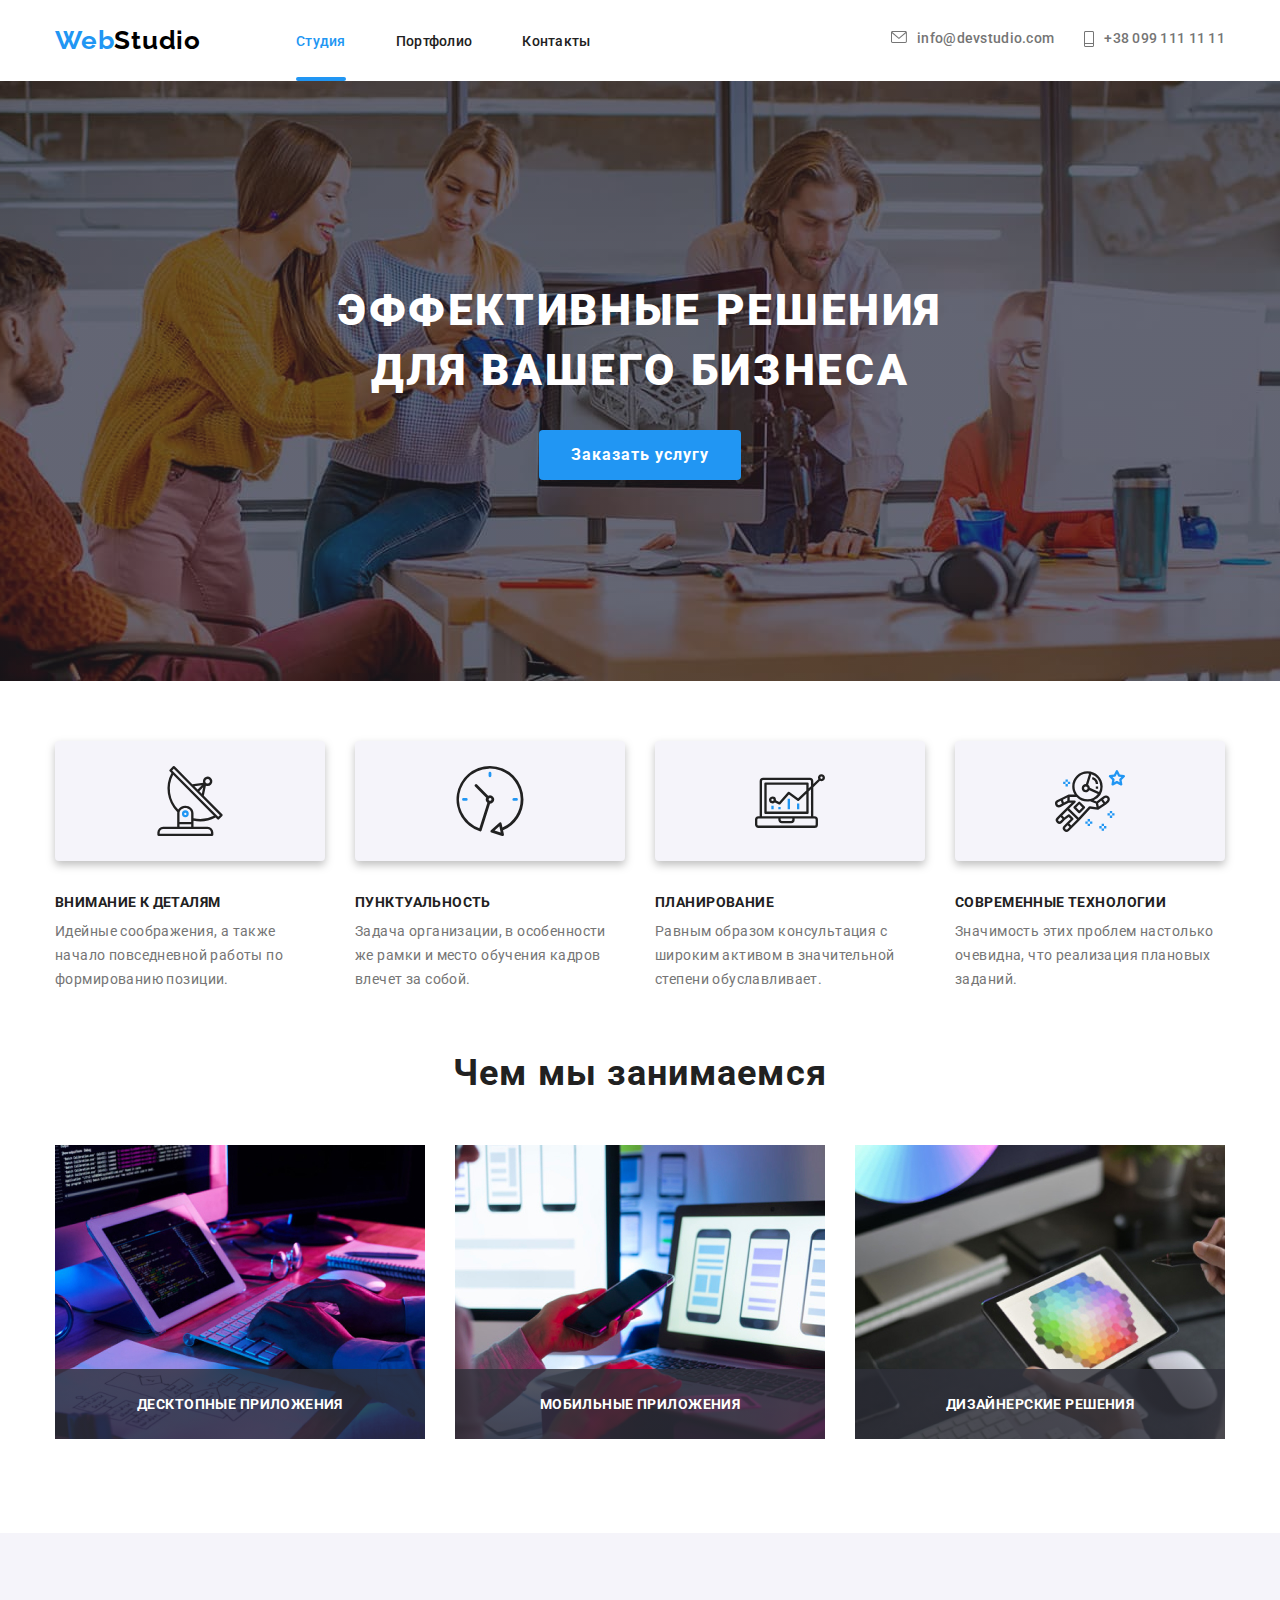
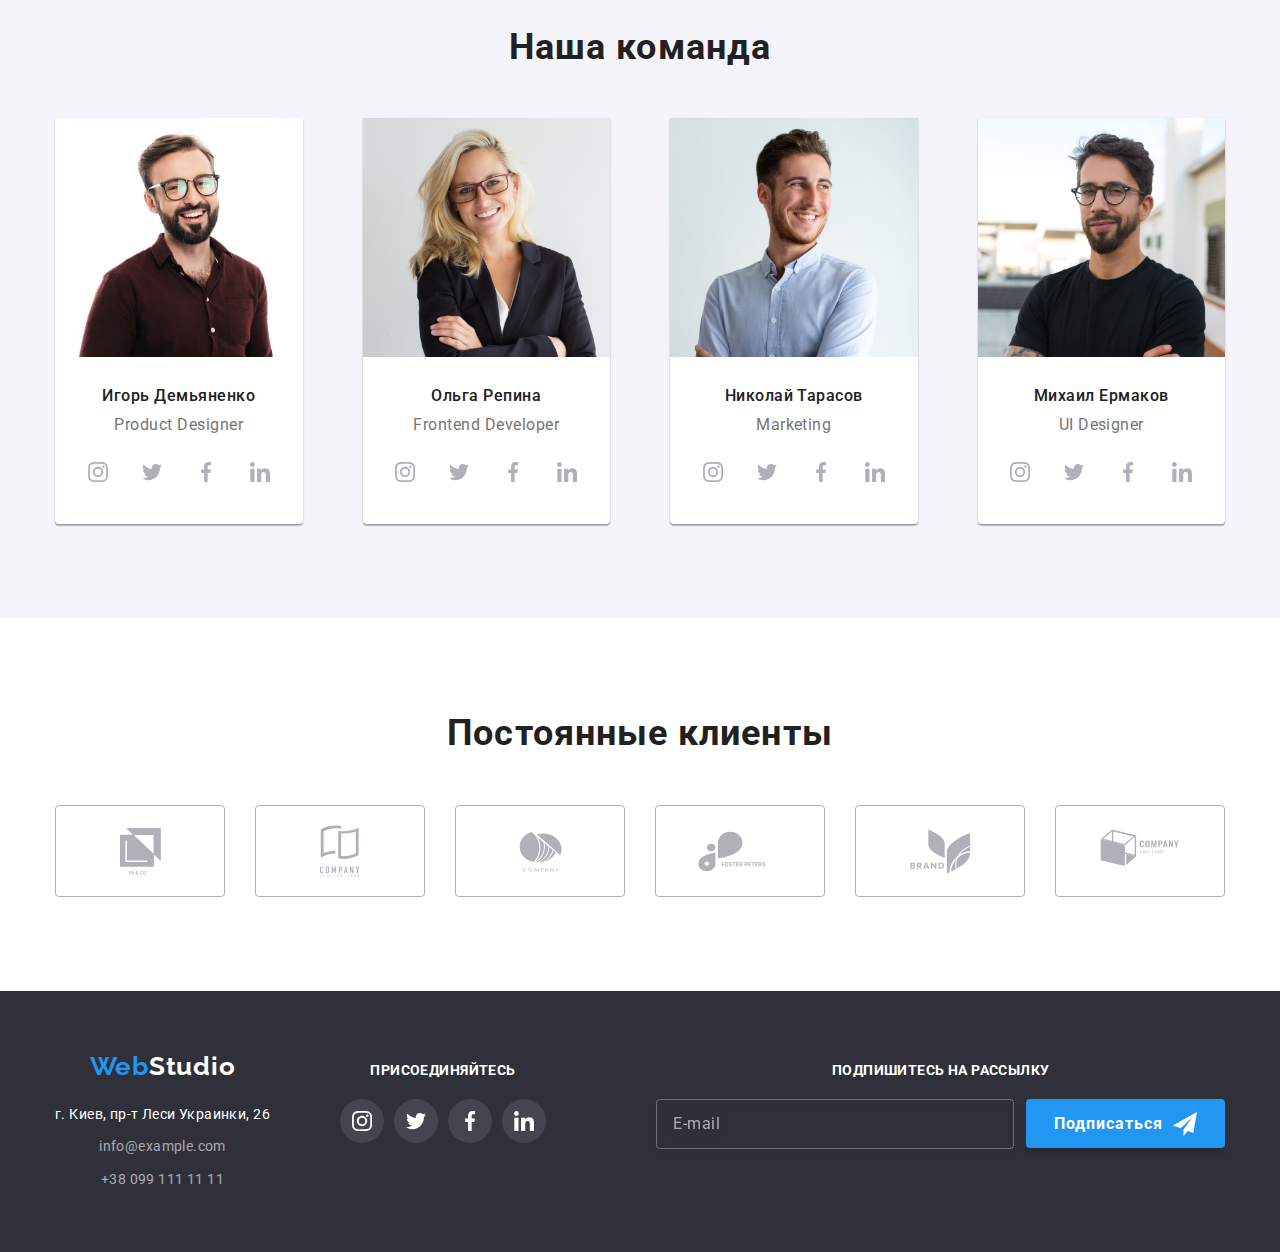
==== index.html @ c029ef80 "add-response-img-activites" ====
<!DOCTYPE html>
<html lang="ru">
<head>

    <meta charset="UTF-8">
    <meta http-equiv="X-UA-Compatible" content="IE=edge">
    <meta name="viewport" content="width=device-width, initial-scale=1.0" />
    <title>Web Studio</title> 
    <link rel="preconnect" href="https://fonts.googleapis.com">
    <link rel="preconnect" href="https://fonts.gstatic.com" crossorigin>
    <link href="https://fonts.googleapis.com/css2?family=Raleway:wght@700&family=Roboto:wght@400;500;700;900&display=swap" rel="stylesheet">
   <link rel="stylesheet" href="./css/modern-normalize.css">
    <link rel="stylesheet" href="./css/main.min.css">
    
</head>
<body>
    <header class="page-header page-header--none-border">
        <div class="container page-header-main-nav">
   
        <a class="page-header__logo" href="./index.html">
      <span class="page-header__logo--color">Web</span>Studio
        </a>
       
         <button type="button" 
        class="page-header-menu__button is-open"
        aria-expanded="false"
        aria-controls="page-header-menu__container"
        data-menu-button>
            <svg 
            width="40" 
            height="40"
            aria-label="Переключатель мобильного меню">
                <use class="page-header__icon-menu" href="./images/icons.svg#icon-menu-close"></use>
                <use class="page-header__icon-close" href="./images/icons.svg#icon-menu"></use>
            </svg>
        </button>

        

        
        <div class="page-header-menu__container" id="page-header-menu__container" data-menu>
             <nav class="page-header-site-nav">
    <ul class="page-header-site-nav__list list">
        <li class="page-header-site-nav__item"><a href="./index.html" class="page-header-site-nav__link--current">Студия</a></li>
        <li class="page-header-site-nav__item"><a href="./portfolio.html" class="page-header-site-nav__link">Портфолио</a></li>
        <li class="page-header-site-nav__item"><a href="" class="page-header-site-nav__link">Контакты</a></li>

        </ul> 
         </nav>
<ul class="page-header-mobile-site-nav-contacts__list list">
 <li class="page-header-mobile-site-nav-contacts__item"><a href="tel:+380991111111" class="page-header-mobile-site-nav-contacts__link--phone">
            +38 099 111 11 11</a></li>
        <li class="page-header-mobile-site-nav-contacts__item"><a href="mailto:info@devstudio.com" class="page-header-mobile-site-nav-contacts__link"> 
            info@devstudio.com
            
        </a></li>  
    </ul>

    <ul class="page-header-mobile-site-nav-socials__list list">
    <li class="page-header-mobile-site-nav-socials__item"><a class="page-header-mobile-site-nav-socials__link" href="#">Instagram</a></li>
    <li class="page-header-mobile-site-nav-socials__item"><a class="page-header-mobile-site-nav-socials__link" href="#">Twitter</a></li>
    <li class="page-header-mobile-site-nav-socials__item"><a class="page-header-mobile-site-nav-socials__link" href="#">Facebook</a></li>
    <li class="page-header-mobile-site-nav-socials__item"><a class="page-header-mobile-site-nav-socials__link" href="#">LinkedIn</a></li>
    </ul>

         <ul class="page-header-site-nav__contacts__list list">
        <li class="page-header-site-nav-contacts__item"><a href="mailto:info@devstudio.com" class="page-header-site-nav-contacts__link"> 
            <svg width="16" height="12" class="page-header-site-nav__icon">
                <use href="./images/icons.svg#icon-email"></use>
            </svg> info@devstudio.com
            
        </a></li>
        <li class="page-header-site-nav-contacts__item"><a href="tel:+380991111111" class="page-header-site-nav-contacts__link">
            <svg width="10" height="16" class="page-header-site-nav__icon">
                <use href="./images/icons.svg#icon-phone"></use>
            </svg>
            +38 099 111 11 11</a></li>
    </ul>
    
        
   </div>
        
    </header>

<main>
    
    <section class="hero">
        <h1 class="hero__title">Эффективные решения <br/>Для вашего бизнеса</h1>
        <button data-modal-open type="button" class="hero__button">Заказать услугу</button>
    </section>

    

    <section class="features">
        <div class="container">
    <h2 class="visually-hidden">Наши преимущества</h2>

<ul class="list features__list">
    <li class="features__item">
        <svg class="features__icon">
            <use href="./images/icons.svg#icon-antena"></use>
        </svg>
        <h3 class="features__title">Внимание к деталям</h3>
        <p class="features__text">Идейные соображения, а также начало повседневной работы по формированию позиции.</p>
    </li>
    
    <li class="features__item">
        <svg class="features__icon">
            <use href="./images/icons.svg#icon-clock"></use>
        </svg>
        <h3 class="features__title">Пунктуальность</h3>
        <p class="features__text">Задача организации, в особенности же рамки и место обучения кадров влечет за собой.</p>
    </li>

    <li class="features__item">
       <svg class="features__icon">
           <use href="./images/icons.svg#icon-diagram"></use>
       </svg>
        <h3 class="features__title">Планирование</h3>
        <p class="features__text">Равным образом консультация с широким активом в значительной степени обуславливает.</p>
    </li>

    <li class="features__item">
        <svg class="features__icon">
            <use href="./images/icons.svg#icon-astronaut"></use>
        </svg>
        <h3 class="features__title">Современные технологии</h3>
        <p class="features__text">Значимость этих проблем настолько очевидна, что реализация плановых заданий.</p>
    </li>

</ul>
        </div>
    </section>


    <section class="activites">
        <div class="container">
        <h2 class="activites__title">Чем мы занимаемся</h2>
<ul class="list activites__list">
        <li class="activites__item">
            <img srcset="
           ./images/box1-370.jpg 1x,
            ./images/box1-740.jpg 2x
           "
            src="./images/box1-370.jpg" width="370" height="295" alt="Програмирование">
     <p class="activites__text">Десктопные приложения</p>
        </li>
        <li class="activites__item">
           <img srcset="
           ./images/box2-370.jpg 1x,
            ./images/box2-740.jpg 2x
           "
           src="./images/box2-370.jpg" width="370" alt="Маркетинг">
        <p class="activites__text">Мобильные приложения</p>
        </li>
        <li class="activites__item">
            <img srcset="
           ./images/box3-370.jpg 1x,
            ./images/box3-740.jpg 2x
           "
            src="./images/box3-370.jpg" width="370" height="295" alt="Графический дизайн">
        <p class="activites__text">Дизайнерские решения</p>
        </li>
</ul>
        </div>
    </section>


    <section class="crew">
        <div class="container">
        <h2 class="crew__title">Наша команда</h2>
    <ul class=" crew__list list">
        <li class="crew__item"> 
            <img src="./images/crew1-270.jpg" width="270" alt="Игорь Демьяненко Product Designer">
            <div class="crew__content">
            <h3 class="crew__name">Игорь Демьяненко</h3> 
            <p class="crew__text">Product Designer</p>
            <ul class="list crew__link__list">
            <li  class="crew__link__item"><a class="crew__link" href="#">
                <svg class="crew__icon">
                    <use href="./images/icons.svg#icon-instagram"></use>
                </svg>
            </a>
            </li>
            <li class="crew__link__item"><a class="crew__link" href="#">
                <svg class="crew__icon">
                    <use href="./images/icons.svg#icon-twitter"></use>
                </svg>
            </a>
            </li>
            <li class="crew__link__item"><a class="crew__link" href="#">
                <svg class="crew__icon">
                    <use href="./images/icons.svg#icon-facebook"></use>
                </svg>
            </a>
            </li>
            <li class="crew__link__item"><a class="crew__link" href="#">
                <svg class="crew__icon">
                    <use href="./images/icons.svg#icon-linkedin"></use>
                </svg>
            </a>
            </li>
            </ul>
            </div>
        

        <li class="crew__item">
            <img src="./images/crew2-270.jpg" width="270" alt="Ольга Репина Frontend Developer">
            <div class="crew__content">
            <h3 class="crew__name">Ольга Репина</h3>
            <p class="crew__text">Frontend Developer</p>
                <ul class="list crew__link__list">
            <li class="crew__link__item"><a class="crew__link" href="#">
                <svg class="crew__icon">
                    <use href="./images/icons.svg#icon-instagram"></use>
                </svg>
            </a>
            </li>
            <li class="crew__link__item"><a class="crew__link" href="#">
                <svg class="crew__icon">
                    <use href="./images/icons.svg#icon-twitter"></use>
                </svg>
            </a>
            </li>
            <li class="crew__link__item"><a class="crew__link" href="#">
                <svg class="crew__icon">
                    <use href="./images/icons.svg#icon-facebook"></use>
                </svg>
            </a>
            </li>
            <li class="crew__link__item"><a class="crew__link" href="#">
                <svg class="crew__icon">
                    <use href="./images/icons.svg#icon-linkedin"></use>
                </svg>
            </a>
            </li>
            </ul>
            </div>
        </li>

        <li class="crew__item">
            <img src="./images/crew3-270.jpg" width="270" alt="Николай Тарасов Marketing ">
            <div class="crew__content">
                <h3 class="crew__name">Николай Тарасов</h3>
                <p class="crew__text">Marketing</p>
<ul class="list crew__link__list">
            <li class="crew__link__item"><a class="crew__link" href="#">
                <svg class="crew__icon">
                    <use href="./images/icons.svg#icon-instagram"></use>
                </svg>
            </a>
            </li>
            <li class="crew__link__item"><a class="crew__link" href="#">
                <svg class="crew__icon">
                    <use href="./images/icons.svg#icon-twitter"></use>
                </svg>
            </a>
            </li>
            <li class="crew__link__item"><a class="crew__link" href="#">
                <svg class="crew__icon">
                    <use href="./images/icons.svg#icon-facebook"></use>
                </svg>
            </a>
            </li>
            <li class="crew__link__item"><a class="crew__link" href="#">
                <svg class="crew__icon">
                    <use href="./images/icons.svg#icon-linkedin"></use>
                </svg>
            </a>
            </li>
            </ul>
            </div>
        </li>
        
        <li class="crew__item">
            <img src="./images/crew4-270.jpg" width="270" alt="Михаил Ермаков UI Designer">
            <div class="crew__content">
                <h3 class="crew__name">Михаил Ермаков</h3>
                <p class="crew__text">UI Designer</p>
<ul class="list crew__link__list">
            <li class="crew__link__item"><a class="crew__link" href="#">
                <svg class="crew__icon">
                    <use href="./images/icons.svg#icon-instagram"></use>
                </svg>
            </a>
            </li>
            <li class="crew__link__item"><a class="crew__link" href="#">
                <svg class="crew__icon">
                    <use href="./images/icons.svg#icon-twitter"></use>
                </svg>
            </a>
            </li>
            <li class="crew__link__item"><a class="crew__link" href="#">
                <svg class="crew__icon">
                    <use href="./images/icons.svg#icon-facebook"></use>
                </svg>
            </a>
            </li>
            <li class="crew__link__item"><a class="crew__link" href="#">
                <svg class="crew__icon">
                    <use href="./images/icons.svg#icon-linkedin"></use>
                </svg>
            </a>
            </li>
            </ul>
                </div>
        </li>
    </ul>
    </div>
    </section>

    <section class="clients">
        <div class="container">
            <h2 class="clients__title">Постоянные клиенты</h2>
            <ul class="list clients__list">
                <li class="clients__item"><a class="clients__link" href="#">
                    <svg width="41" height="47" class="clients__icon">
                        <use href="./images/icons.svg#icon-client1"></use>
                    </svg>
                </a></li>
                <li class="clients__item"><a class="clients__link" href="#">
                    <svg width="40" height="52" class="clients__icon">
                        <use href="./images/icons.svg#icon-client2"></use>
                    </svg>
                </a></li>
                <li class="clients__item"><a class="clients__link" href="#">
                    <svg width="43" height="41" class="clients__icon">
                        <use href="./images/icons.svg#icon-client3"></use>
                    </svg>
                </a></li>
                <li class="clients__item"><a class="clients__link" href="#">
                    <svg width="84" height="41" class="clients__icon">
                        <use href="./images/icons.svg#icon-client4"></use>
                    </svg>
                </a></li>
                <li class="clients__item"><a class="clients__link" href="#">
                    <svg width="63" height="45" class="clients__icon">
                        <use href="./images/icons.svg#icon-client5"></use>
                    </svg>
                </a></li>
                <li class="clients__item"><a class="clients__link" href="#">
                    <svg width="94" height="44" class="clients__icon">
                        <use href="./images/icons.svg#icon-client6"></use>
                    </svg>
                </a></li>
            </ul>
        </div>
    </section>

</main>

   <footer class="page-footer">
        <div class="container page-footer__container">
            <div class="page-footer__column">
        <a class="page-footer__logo" href="./index.html"><span class="page-footer__logo--color" >Web</span>Studio</a>

        <address style="font-style:normal;">
        <ul class="list footer-list">
    <li class="page-footer__link__item">
       <a class="page-footer__adress" href="https://goo.gl/maps/MrdQJycXRBSHevHh7" target="_blank" rel="noopener nofollow noreferrer"> г. Киев, пр-т Леси Украинки, 26</a>
    </li>
        
    <li class="page-footer__link__item">
       <a class="page-footer__link" href="mailto:info@example.com">info@example.com</a>
    </li>

    <li class="page-footer__link__item">
       <a class="page-footer__link" href="tel:+380991111111">+38 099 111 11 11</a>
    </li>
</ul>

</address>
            </div>
<div class="page-footer__column">
    <p class="page-footer-socials__text">Присоединяйтесь</p>
    <ul class="list page-footer-socials__list">
        <li class="page-footer-socials__item"><a class="page-footer-socials__link" href="#">
            <svg class="page-footer-socials__icon">
                <use href="./images/icons.svg#icon-instagram"></use>
            </svg>
        </a></li>
        <li class="page-footer-socials__item"><a class="page-footer-socials__link" href="#">
            <svg class="page-footer-socials__icon">
                <use href="./images/icons.svg#icon-twitter"></use>
            </svg></a></li>
        <li class="page-footer-socials__item"><a class="page-footer-socials__link" href="#">
            <svg class="page-footer-socials__icon">
                <use href="./images/icons.svg#icon-facebook"></use>
            </svg></a></li>
        <li class="page-footer-socials__item"><a class="page-footer-socials__link" href="#">
            <svg class="page-footer-socials__icon">
                <use href="./images/icons.svg#icon-linkedin"></use>
            </svg></a></li>
    </ul>
        </div>

<div class="page-footer-form__column">
   
    <form>
         <p class="page-footer-form__text">Подпишитесь на рассылку</p>
        
            <div class="page-footer__field">
                <label for="footer-email"></label>
        <input class="page-footer__input" required type="text" name="email" id="footer-email"  placeholder="E-mail">
        <button class="page-footer__submit-button" type="submit">Подписаться
        <svg class="page-footer__button__icon" width="24" height="24">
            <use href="./images/icons.svg#icon-send"></use>
        </svg>
        </button>
    </div>
    </form>
    
</div> 

</div>

        
        
    </footer>

    <div class="backdrop is-hidden" data-modal>
        <div class="modal">
            <button data-modal-close type="button" class="modal__button">
                <svg class="modal__icon">
                    <use href="./images/icons.svg#icon-close-modal"></use>
                </svg>
            </button>
           
            <form class="modal-form">
                 <p class="modal__text">
                Оставьте свои данные, мы вам перезвоним
            </p>
                
        <label class="modal-form__field">
            <span class="modal-form__label">Имя</span>
    <input class="modal-form__input" required type="text" name="name">
         <svg  class="modal-form__icon">
            <use href="./images/icons.svg#icon-modal-person"></use>
        </svg>
        </label>

                

                
        <label class="modal-form__field">
            <span class="modal-form__label">Телефон</span>
    <input class="modal-form__input" required type="tel" name="tel">
     <svg  class="modal-form__icon">
            <use href="./images/icons.svg#icon-modal-phone"></use>
     </svg>
        </label>

                
        <label class="modal-form__field">
            <span class="modal-form__label">Почта</span>
        <input class="modal-form__input" required type="email" name="email">
         <svg  class="modal-form__icon">
            <use href="./images/icons.svg#icon-modal-email"></use>
        </svg>
        </label>
                

                <label class="modal-textarea__field">
                    <span class="modal-textarea__label">Комментарий</span>
        <textarea class="modal-textarea-comment" name="comment" rows="10" placeholder="Введите текст"></textarea>
                </label>

 <label class="modal-checkbox__field">
        <input class="modal-checkbox__input" required type="checkbox" name="policy" value="policy">
            <svg class="modal-checkbox__icon">
           <use href="./images/icons.svg#icon-modal-check"></use>
       </svg>
<span class="modal-checkbox__label">Соглашаюсь с рассылкой и принимаю <a href="#" class="modal-checkbox__link">Условия договора</a>
</span>
        
       
 </label>
        
        <button class="modal__submit-button" type="submit">Отправить</button>
            </form>
        </div>
    </div>
    <script src="./js/mobile-menu.js"></script>
   <script src="./js/modal.js"></script>
</body>
</html>
---- css/main.min.css ----
.visually-hidden{position:absolute;width:1px;height:1px;margin:-1px;border:0;padding:0;white-space:nowrap;-webkit-clip-path:inset(100%);clip-path:inset(100%);clip:rect(0 0 0 0);overflow:hidden}img{display:block;max-width:100%;height:auto}.list{padding:0;margin:0;list-style:none}h1,h2,h3,h4,h5,h6,p{margin-top:0;margin-bottom:0}.container{margin-left:auto;margin-right:auto;padding-left:15px;padding-right:15px}@media screen and (min-width: 480px){.container{width:480px}}@media screen and (min-width: 768px){.container{width:768px}}@media screen and (min-width: 1200px){.container{width:1200px}}body{background-color:#fff;color:#757575;font-family:"Roboto","sans-serif";font-size:14px;letter-spacing:.03em}body.modal-open{overflow:hidden}.page-header{position:relative;border-bottom:1px solid #ececec}.page-header--none-border{border-bottom:0}.page-header-main-nav{display:-webkit-box;display:-ms-flexbox;display:flex;-webkit-box-align:center;-ms-flex-align:center;align-items:center;-webkit-box-pack:justify;-ms-flex-pack:justify;justify-content:space-between}@media screen and (min-width: 768px){.page-header-main-nav{-webkit-box-pack:start;-ms-flex-pack:start;justify-content:flex-start}}.page-header__logo{display:-webkit-box;display:-ms-flexbox;display:flex;-webkit-box-pack:center;-ms-flex-pack:center;justify-content:center;-webkit-box-align:center;-ms-flex-align:center;align-items:center;padding-top:16px;padding-bottom:16px;color:#000;text-decoration:none;font-family:Raleway;font-style:normal;font-weight:700;font-size:26px;line-height:1.2;letter-spacing:.03em;-webkit-transition-property:color;transition-property:color;-webkit-transition-duration:250ms;transition-duration:250ms;-webkit-transition-timing-function:cubic-bezier(0.4, 0, 0.2, 1);transition-timing-function:cubic-bezier(0.4, 0, 0.2, 1)}.page-header__logo--color{color:#2196f3}.page-header__logo:hover,.page-header__logo:focus{color:#2196f3}@media screen and (min-width: 768px){.page-header__logo{padding-top:25px;padding-bottom:25px;margin-right:88px}}@media screen and (min-width: 1200px){.page-header__logo{margin-right:95px}}.page-header-site-nav__list{display:block;margin-bottom:305px}@media screen and (min-width: 768px){.page-header-site-nav__list{display:-webkit-box;display:-ms-flexbox;display:flex;margin-bottom:0}}.page-header-site-nav__item{margin-bottom:32px}.page-header-site-nav__item:last-child{margin-bottom:0}@media screen and (min-width: 768px){.page-header-site-nav__item{margin-bottom:0;margin-right:50px}.page-header-site-nav__item:last-child{margin-right:0}}.page-header-site-nav__link{display:block;color:#212121;font-family:"Roboto";font-style:normal;text-decoration:none;font-weight:500;font-size:40px;line-height:1.17;letter-spacing:.02em;-webkit-transition-property:color;transition-property:color;-webkit-transition-duration:250ms;transition-duration:250ms;-webkit-transition-timing-function:cubic-bezier(0.4, 0, 0.2, 1);transition-timing-function:cubic-bezier(0.4, 0, 0.2, 1)}.page-header-site-nav__link:hover,.page-header-site-nav__link:focus{color:#2196f3}@media screen and (min-width: 768px){.page-header-site-nav__link{padding-top:32px;padding-bottom:32px;font-weight:500;font-size:14px;line-height:16px;letter-spacing:.02em}}.page-header-site-nav__link--current{position:relative;font-family:"Roboto";font-style:normal;color:#2196f3;font-weight:500;font-size:40px;line-height:1.17;letter-spacing:.02em;letter-spacing:.02em;text-decoration:none;display:block}@media screen and (min-width: 768px){.page-header-site-nav__link--current{padding-top:32px;padding-bottom:32px;font-weight:500;font-size:14px;line-height:16px;letter-spacing:.02em}}.page-header-site-nav__link--current::after{position:absolute;content:"";left:0;bottom:0;display:none;width:100%;height:4px;border-radius:2px;background-color:#2196f3}@media screen and (min-width: 768px){.page-header-site-nav__link--current::after{display:block}}.page-header-mobile-site-nav-contacts__list{display:block;margin-bottom:64px}@media screen and (min-width: 768px){.page-header-mobile-site-nav-contacts__list{display:none}}.page-header-mobile-site-nav-contacts__item{margin-bottom:32px}.page-header-mobile-site-nav-contacts__item:last-child{margin-bottom:0}.page-header-mobile-site-nav-contacts__link{color:#757575;font-family:"Roboto";font-style:normal;color:#757575;text-decoration:none;font-weight:500;font-size:24px;line-height:1.16;letter-spacing:.02em;-webkit-transition-property:color;transition-property:color;-webkit-transition-duration:250ms;transition-duration:250ms;-webkit-transition-timing-function:cubic-bezier(0.4, 0, 0.2, 1);transition-timing-function:cubic-bezier(0.4, 0, 0.2, 1)}.page-header-mobile-site-nav-contacts__link:hover,.page-header-mobile-site-nav-contacts__link:focus{color:#2196f3}.page-header-mobile-site-nav-contacts__link--phone{color:#2196f3;text-decoration:none;font-weight:500;font-size:34px;line-height:1.17;letter-spacing:.02em}.page-header-mobile-site-nav-socials__list{display:-webkit-box;display:-ms-flexbox;display:flex}@media screen and (min-width: 768px){.page-header-mobile-site-nav-socials__list{display:none}}.page-header-mobile-site-nav-socials__item{margin-right:10px}.page-header-mobile-site-nav-socials__item::after{content:"";margin-left:10px;border-right:1px solid rgba(33,33,33,.2)}.page-header-mobile-site-nav-socials__item:last-child{margin-right:0}.page-header-mobile-site-nav-socials__item:last-child::after{border-right:0;margin-left:0}.page-header-mobile-site-nav-socials__link{color:#2196f3;text-decoration:none;font-family:"Roboto";font-style:normal;font-weight:500;font-size:18px;line-height:1.22;letter-spacing:.02em}.page-header-site-nav__contacts__list{display:none}@media screen and (min-width: 768px){.page-header-site-nav__contacts__list{display:block;padding-top:20px;padding-bottom:20px;margin-left:auto}}@media screen and (min-width: 1200px){.page-header-site-nav__contacts__list{display:-webkit-box;display:-ms-flexbox;display:flex;padding-top:0;padding-bottom:0;margin-left:auto}}.page-header-site-nav__icon{margin-right:10px;fill:currentColor}.page-header-site-nav-contacts__item{margin-bottom:10px}.page-header-site-nav-contacts__item:last-child{margin-bottom:0}@media screen and (min-width: 1200px){.page-header-site-nav-contacts__item{margin-bottom:0;margin-right:30px}.page-header-site-nav-contacts__item:last-child{margin-right:0}}.page-header-site-nav-contacts__link{color:#757575;font-family:"Roboto";color:#757575;text-decoration:none;font-weight:500;font-size:12px;line-height:1.16;letter-spacing:.02em;display:-webkit-box;display:-ms-flexbox;display:flex;-webkit-transition-property:color;transition-property:color;-webkit-transition-duration:250ms;transition-duration:250ms;-webkit-transition-timing-function:cubic-bezier(0.4, 0, 0.2, 1);transition-timing-function:cubic-bezier(0.4, 0, 0.2, 1)}.page-header-site-nav-contacts__link:hover,.page-header-site-nav-contacts__link:focus{color:#2196f3}@media screen and (min-width: 1200px){.page-header-site-nav-contacts__link{padding-top:30px;padding-bottom:30px;font-size:14px;line-height:1.14}}.page-header-menu__button{cursor:pointer;display:-webkit-inline-box;display:-ms-inline-flexbox;display:inline-flex;margin:0;padding:0;border:none;background-color:rgba(0,0,0,0);-webkit-transition-property:fill;transition-property:fill;-webkit-transition-duration:250ms;transition-duration:250ms;-webkit-transition-timing-function:cubic-bezier(0.4, 0, 0.2, 1);transition-timing-function:cubic-bezier(0.4, 0, 0.2, 1)}.page-header-menu__button:hover,.page-header-menu__button:focus{fill:#2196f3}@media screen and (min-width: 768px){.page-header-menu__button{display:none}}.page-header-menu__button .page-header__icon-close{display:none}.page-header-menu__button.is-open .page-header__icon-close{display:block}.page-header-menu__button.is-open .page-header__icon-menu{display:none}.page-header-menu__container{width:100%;z-index:1;background-color:#fff}@media screen and (max-width: 767px){.page-header-menu__container{display:none;position:absolute;top:100%;left:0;width:100%;padding-top:48px;padding-bottom:48px;padding-left:40px;z-index:1}.page-header-menu__container.is-open{display:block}}@media screen and (min-width: 768px){.page-header-menu__container{display:-webkit-box;display:-ms-flexbox;display:flex;padding:0;z-index:0}}.hero{background-color:#2f303a;background-image:-webkit-gradient(linear, left top, right top, from(rgba(47, 48, 58, 0.4)), to(rgba(47, 48, 58, 0.4))),url(../images/hero.jpg);background-image:linear-gradient(to right, rgba(47, 48, 58, 0.4), rgba(47, 48, 58, 0.4)),url(../images/hero.jpg);background-position:center;text-align:center;padding-top:200px;padding-bottom:200px;height:600px;max-width:1600px;margin-left:auto;margin-right:auto;background-size:cover;background-repeat:no-repeat}.hero__title{margin-bottom:30px;color:#fff;font-family:"Roboto";font-style:normal;font-weight:900;font-size:44px;line-height:1.35;letter-spacing:.06em;text-transform:uppercase}.hero__button{color:#fff;background-color:#2196f3;font-family:"Roboto";font-weight:700;font-size:16px;line-height:1.88;padding:10px 32px;border-radius:4px;min-width:200px;display:inline-block;text-align:center;letter-spacing:.06em;cursor:pointer;border:none;-webkit-transition-property:background-color;transition-property:background-color;-webkit-transition-duration:250ms;transition-duration:250ms;-webkit-transition-timing-function:cubic-bezier(0.4, 0, 0.2, 1);transition-timing-function:cubic-bezier(0.4, 0, 0.2, 1)}.hero__button:hover,.hero__button:focus{background-color:#188ce8}.features{padding-top:60px;padding-bottom:60px}@media screen and (min-width: 768px){.features__list{display:-webkit-box;display:-ms-flexbox;display:flex;-ms-flex-wrap:wrap;flex-wrap:wrap;margin:-15px}}.features__item{text-align:center}@media screen and (min-width: 768px){.features__item{text-align:left;width:calc((100% - 60px)/2);margin:15px}}@media screen and (min-width: 1200px){.features__item{text-align:left;width:calc((100% - 120px)/4)}}@media screen and (min-width: 1200px)and (max-width: 767px){.features__item:not(:last-child){margin-bottom:30px}}.features__title{margin-bottom:10px;color:#212121;font-family:"Roboto";font-style:normal;font-weight:700;font-size:14px;line-height:1.15;letter-spacing:.03em;text-transform:uppercase}.features__icon{background-color:#f5f4fa;height:120px;width:100%;margin-bottom:30px;border-radius:4px;-webkit-filter:drop-shadow(0px 4px 4px rgba(0, 0, 0, 0.25));filter:drop-shadow(0px 4px 4px rgba(0, 0, 0, 0.25))}.features__text{font-size:14px;line-height:1.7;letter-spacing:.03em}.activites{padding-bottom:94px;text-align:center}@media screen and (max-width: 1199px){.activites{display:none}}.activites__list{display:-webkit-box;display:-ms-flexbox;display:flex}.activites__item{position:relative;margin-right:30px}.activites__item:last-child{margin-right:0}.activites__title{margin-bottom:50px;font-family:"Roboto";font-style:normal;color:#212121;font-weight:700;font-size:36px;line-height:1.2;letter-spacing:.03em}.activites__text{color:#fff;font-weight:700;line-height:1.15;text-align:center;text-transform:uppercase;position:absolute;bottom:0;display:-webkit-box;display:-ms-flexbox;display:flex;-webkit-box-pack:center;-ms-flex-pack:center;justify-content:center;-webkit-box-align:center;-ms-flex-align:center;align-items:center;margin:0;padding:0;height:70px;width:100%;background-image:-webkit-gradient(linear, left top, left bottom, from(rgba(47, 48, 58, 0.8)), to(rgba(47, 48, 58, 0.8)));background-image:linear-gradient(rgba(47, 48, 58, 0.8), rgba(47, 48, 58, 0.8))}.crew{background-color:#f5f4fa;padding-top:94px;padding-bottom:94px;text-align:center}@media screen and (min-width: 768px){.crew__list{display:-webkit-box;display:-ms-flexbox;display:flex;-ms-flex-wrap:wrap;flex-wrap:wrap;margin:-30px}}.crew__item{background-color:#fff;-webkit-box-shadow:0px 1px 3px rgba(0,0,0,.12),0px 1px 1px rgba(0,0,0,.14),0px 2px 1px rgba(0,0,0,.2);box-shadow:0px 1px 3px rgba(0,0,0,.12),0px 1px 1px rgba(0,0,0,.14),0px 2px 1px rgba(0,0,0,.2);border-radius:0px 0px 4px 4px}@media screen and (max-width: 767px){.crew__item{margin-bottom:30px}.crew__item:last-child{margin-bottom:0}}@media screen and (min-width: 768px){.crew__item{width:calc((100% - 120px)/2);margin:30px}}@media screen and (min-width: 1200px){.crew__item{width:calc((100% - 240px)/4);margin:30px}}.crew__title{margin-bottom:50px;color:#212121;font-family:"Roboto";font-style:normal;font-weight:700;font-size:36px;line-height:1.15;letter-spacing:.03em}.crew__content{padding-bottom:30px;padding-top:30px}.crew__name{margin-bottom:10px;color:#212121;font-family:"Roboto";font-style:normal;font-weight:500;font-size:16px;line-height:1,2;letter-spacing:.03em}.crew__text{font-size:16px;line-height:1.2;letter-spacing:.03em;margin-bottom:16px}.crew__link__list{display:-webkit-box;display:-ms-flexbox;display:flex;-webkit-box-pack:center;-ms-flex-pack:center;justify-content:center}.crew__link__item{margin-right:10px}.crew__link__item:last-child{margin-right:0}.crew__link{display:-webkit-box;display:-ms-flexbox;display:flex;color:#afb1b8;width:44px;height:44px;border-radius:50%;-webkit-box-pack:center;-ms-flex-pack:center;justify-content:center;-webkit-box-align:center;-ms-flex-align:center;align-items:center;-webkit-transition-property:background-color,color;transition-property:background-color,color;-webkit-transition-duration:250ms;transition-duration:250ms;-webkit-transition-timing-function:cubic-bezier(0.4, 0, 0.2, 1);transition-timing-function:cubic-bezier(0.4, 0, 0.2, 1)}.crew__link:hover,.crew__link:focus{background-color:#2196f3;color:#fff}.crew__icon{fill:currentColor;width:20px;height:20px}.clients{padding-top:94px;padding-bottom:94px;text-align:center}.clients__title{margin-bottom:50px;font-family:"Roboto";font-style:normal;color:#212121;font-weight:700;font-size:36px;line-height:1.2;letter-spacing:.03em}.clients__list{display:-webkit-box;display:-ms-flexbox;display:flex}.clients__item{margin-right:30px}.clients__item:last-child{margin-right:0}.clients__link{width:170px;height:92px;display:-webkit-box;display:-ms-flexbox;display:flex;-webkit-box-pack:center;-ms-flex-pack:center;justify-content:center;-webkit-box-align:center;-ms-flex-align:center;align-items:center;border:1px solid #afb1b8;border-radius:4px;color:#afb1b8;-webkit-transition-property:color,border-color;transition-property:color,border-color;-webkit-transition-duration:250ms;transition-duration:250ms;-webkit-transition-timing-function:cubic-bezier(0.4, 0, 0.2, 1);transition-timing-function:cubic-bezier(0.4, 0, 0.2, 1)}.clients__link:hover,.clients__link:focus{color:#2196f3;border-color:#2196f3}.clients__icon{fill:currentColor}.page-footer__container{text-align:center}@media screen and (min-width: 768px){.page-footer__container{display:-webkit-box;display:-ms-flexbox;display:flex;-ms-flex-wrap:wrap;flex-wrap:wrap;-webkit-box-orient:horizontal;-webkit-box-direction:normal;-ms-flex-direction:row;flex-direction:row;-webkit-box-align:baseline;-ms-flex-align:baseline;align-items:baseline;-webkit-box-pack:justify;-ms-flex-pack:justify;justify-content:space-between}}.page-footer__column{margin-bottom:60px}@media screen and (min-width: 1200px){.page-footer__column{margin-bottom:0;margin-right:70px}}.page-footer{background-color:#2f303a;padding-top:60px;padding-bottom:60px}.page-footer__logo{color:#fff;text-decoration:none;font-family:"Raleway";font-style:normal;font-weight:700;font-size:26px;line-height:1.2;letter-spacing:.03em;display:inline-block;margin-bottom:20px}.page-footer__logo--color{color:#2196f3}.page-footer__adress{color:#fff;text-decoration:none;font-family:"Roboto";font-style:normal;font-weight:400;font-size:14px;line-height:1.7;letter-spacing:.03em;display:block;-webkit-transition-property:color;transition-property:color;-webkit-transition-duration:250ms;transition-duration:250ms;-webkit-transition-timing-function:cubic-bezier(0.4, 0, 0.2, 1);transition-timing-function:cubic-bezier(0.4, 0, 0.2, 1)}.page-footer__adress:hover,.page-footer__adress:focus{color:#2196f3}.page-footer__link__item{margin-bottom:9px}.page-footer__link__item:last-child{margin-bottom:0}.page-footer__link{color:rgba(255,255,255,.6);text-decoration:none;font-family:"Roboto";font-style:normal;font-size:14px;line-height:1.7;letter-spacing:.03em;display:block;-webkit-transition-property:color;transition-property:color;-webkit-transition-duration:250ms;transition-duration:250ms;-webkit-transition-timing-function:cubic-bezier(0.4, 0, 0.2, 1);transition-timing-function:cubic-bezier(0.4, 0, 0.2, 1)}.page-footer__link:hover,.page-footer__link:focus{color:#2196f3}.page-footer-socials__text{color:#fff;font-weight:700;font-size:14px;line-height:1.15;letter-spacing:.03em;text-transform:uppercase;margin-bottom:20px}.page-footer-socials__list{display:-webkit-box;display:-ms-flexbox;display:flex;-webkit-box-pack:center;-ms-flex-pack:center;justify-content:center}.page-footer-socials__item{margin-right:10px}.page-footer-socials__item:last-child{margin-right:0}.page-footer-socials__link{width:44px;height:44px;display:-webkit-box;display:-ms-flexbox;display:flex;-webkit-box-pack:center;-ms-flex-pack:center;justify-content:center;-webkit-box-align:center;-ms-flex-align:center;align-items:center;border-radius:50%;color:#fff;background-image:-webkit-gradient(linear, left top, right top, from(rgba(255, 255, 255, 0.1)), to(rgba(255, 255, 255, 0.1)));background-image:linear-gradient(to right, rgba(255, 255, 255, 0.1), rgba(255, 255, 255, 0.1));-webkit-transition-property:background-color;transition-property:background-color;-webkit-transition-duration:250ms;transition-duration:250ms;-webkit-transition-timing-function:cubic-bezier(0.4, 0, 0.2, 1);transition-timing-function:cubic-bezier(0.4, 0, 0.2, 1)}.page-footer-socials__link:hover,.page-footer-socials__link:focus{background-color:#2196f3}.page-footer-socials__icon{width:20px;height:20px;fill:currentColor}.page-footer-form__column{margin-right:auto;margin-left:auto}@media screen and (min-width: 1200px){.page-footer-form__column{margin-right:0;margin-left:auto}}.page-footer-form__text{color:#fff;font-weight:700;font-size:14px;line-height:1.15;letter-spacing:.03em;text-transform:uppercase;margin-bottom:20px}.page-footer__field{display:-webkit-box;display:-ms-flexbox;display:flex;-webkit-box-orient:vertical;-webkit-box-direction:normal;-ms-flex-direction:column;flex-direction:column;-webkit-box-align:center;-ms-flex-align:center;align-items:center}@media screen and (min-width: 1200px){.page-footer__field{-webkit-box-orient:horizontal;-webkit-box-direction:normal;-ms-flex-direction:row;flex-direction:row}}.page-footer__input{color:#fff;background-color:inherit;border:1px solid rgba(255,255,255,.3);border-radius:4px;-webkit-filter:drop-shadow(0px 4px 4px rgba(0, 0, 0, 0.15));filter:drop-shadow(0px 4px 4px rgba(0, 0, 0, 0.15));width:450px;height:50px;margin-bottom:20px;padding:0 0 0 16px;outline:none;-webkit-transition-property:border-color;transition-property:border-color;-webkit-transition-duration:250ms;transition-duration:250ms;-webkit-transition-timing-function:cubic-bezier(0.4, 0, 0.2, 1);transition-timing-function:cubic-bezier(0.4, 0, 0.2, 1)}@media screen and (min-width: 1200px){.page-footer__input{width:358px;margin-bottom:0;margin-right:12px}}.page-footer__input:hover,.page-footer__input:focus{border:1px solid #2196f3}.page-footer__input::-webkit-input-placeholder{font-size:16px;line-height:1.25;letter-spacing:.03em;color:rgba(255,255,255,.6)}.page-footer__input::-moz-placeholder{font-size:16px;line-height:1.25;letter-spacing:.03em;color:rgba(255,255,255,.6)}.page-footer__input:-ms-input-placeholder{font-size:16px;line-height:1.25;letter-spacing:.03em;color:rgba(255,255,255,.6)}.page-footer__input::-ms-input-placeholder{font-size:16px;line-height:1.25;letter-spacing:.03em;color:rgba(255,255,255,.6)}.page-footer__input::placeholder{font-size:16px;line-height:1.25;letter-spacing:.03em;color:rgba(255,255,255,.6)}.page-footer__submit-button{font-family:"Roboto";font-style:normal;font-weight:700;font-size:16px;line-height:1.87;letter-spacing:.06em;color:#fff;display:-webkit-box;display:-ms-flexbox;display:flex;-webkit-box-pack:center;-ms-flex-pack:center;justify-content:center;-webkit-box-align:center;-ms-flex-align:center;align-items:center;text-align:center;padding:10px 28px;cursor:pointer;background-color:#2196f3;border:none;-webkit-box-shadow:0px 4px 4px rgba(0,0,0,.15);box-shadow:0px 4px 4px rgba(0,0,0,.15);border-radius:4px;-webkit-transition-property:background-color;transition-property:background-color;-webkit-transition-duration:250ms;transition-duration:250ms;-webkit-transition-timing-function:cubic-bezier(0.4, 0, 0.2, 1);transition-timing-function:cubic-bezier(0.4, 0, 0.2, 1)}.page-footer__submit-button:hover,.page-footer__submit-button:focus{background-color:#188ce8}.page-footer__button__icon{margin-left:10px}.backdrop{position:fixed;top:0;left:0;width:100%;height:100%;background-color:rgba(0,0,0,.2);opacity:1;-webkit-transition:250ms cubic-bezier(0.4, 0, 0.2, 1);transition:250ms cubic-bezier(0.4, 0, 0.2, 1);overflow-y:scroll}.backdrop.is-hidden{opacity:0;pointer-events:none}.backdrop.is-hidden .modal{-webkit-transform:translate(-50%, -50%) scale(0.9);transform:translate(-50%, -50%) scale(0.9)}.modal{width:450px;height:609px;position:absolute;top:50%;left:50%;-webkit-transform:translate(-50%, -50%);transform:translate(-50%, -50%);background-color:#fff;border-radius:4px;-webkit-box-shadow:0px 1px 3px rgba(0,0,0,.12),0px 1px 1px rgba(0,0,0,.14),0px 2px 1px rgba(0,0,0,.2);box-shadow:0px 1px 3px rgba(0,0,0,.12),0px 1px 1px rgba(0,0,0,.14),0px 2px 1px rgba(0,0,0,.2);-webkit-transition:250ms cubic-bezier(0.4, 0, 0.2, 1);transition:250ms cubic-bezier(0.4, 0, 0.2, 1);padding:40px}@media(min-width: 1200px){.modal{width:528px;height:581px}}.modal__icon{width:18px;height:18px;fill:currentColor}.modal__button{position:fixed;top:0;right:0;display:-webkit-box;display:-ms-flexbox;display:flex;-webkit-box-align:center;-ms-flex-align:center;align-items:center;-webkit-box-pack:center;-ms-flex-pack:center;justify-content:center;margin-top:8px;margin-right:8px;width:30px;height:30px;border-radius:50%;border:1px solid rgba(0,0,0,.1);background-color:var(--primary-bg-color);cursor:pointer;color:#000;-webkit-transition-property:color;transition-property:color;-webkit-transition-duration:250ms;transition-duration:250ms;-webkit-transition-timing-function:cubic-bezier(0.4, 0, 0.2, 1);transition-timing-function:cubic-bezier(0.4, 0, 0.2, 1)}.modal__button:hover,.modal__button:focus{color:#2196f3}.modal-form{width:370px}@media(min-width: 1200px){.modal-form{width:448px}}.modal__text{text-align:center;font-weight:700;font-size:20px;line-height:1.15;letter-spacing:.03em;color:#212121;margin-bottom:12px}.modal-form__field{display:-webkit-box;display:-ms-flexbox;display:flex;-webkit-box-orient:vertical;-webkit-box-direction:normal;-ms-flex-direction:column;flex-direction:column;position:relative;text-align:start;margin-bottom:10px;-webkit-transition-property:border-color;transition-property:border-color;-webkit-transition-duration:250ms;transition-duration:250ms;-webkit-transition-timing-function:cubic-bezier(0.4, 0, 0.2, 1);transition-timing-function:cubic-bezier(0.4, 0, 0.2, 1);margin-bottom:10px}.modal-form__field:last-child{margin-bottom:0}.modal-form__label{margin-bottom:4px;font-size:12px;line-height:1.15;letter-spacing:.01em}.modal-form__input{padding-left:30px;border:1px solid rgba(33,33,33,.2);border-radius:4px;height:40px;outline:none;-webkit-transition-property:border-color;transition-property:border-color;-webkit-transition-duration:250ms;transition-duration:250ms;-webkit-transition-timing-function:cubic-bezier(0.4, 0, 0.2, 1);transition-timing-function:cubic-bezier(0.4, 0, 0.2, 1)}.modal-form__input .modal-form__field:focus-within,.modal-form__field:hover .modal-form__input{border:1px solid #2196f3;color:#2196f3}.modal-form__icon{color:#212121;position:absolute;width:18px;height:18px;top:50%;left:12px;fill:currentColor;-webkit-transition-property:fill;transition-property:fill;-webkit-transition-duration:250ms;transition-duration:250ms;-webkit-transition-timing-function:cubic-bezier(0.4, 0, 0.2, 1);transition-timing-function:cubic-bezier(0.4, 0, 0.2, 1)}.modal-form__icon .modal-form__field:focus-within,.modal-form__field:hover .modal-form__icon{fill:#2196f3}.modal-textarea__field{display:-webkit-box;display:-ms-flexbox;display:flex;-webkit-box-orient:vertical;-webkit-box-direction:normal;-ms-flex-direction:column;flex-direction:column;margin-top:10px;margin-bottom:20px}.modal-textarea__label{margin-bottom:4px;font-size:12px;line-height:1.15;letter-spacing:.01em}.modal-textarea-comment{border:1px solid rgba(33,33,33,.2);border-radius:4px;height:120px;resize:none;padding:12px 16px;outline:none;-webkit-transition-property:border-color;transition-property:border-color;-webkit-transition-duration:250ms;transition-duration:250ms;-webkit-transition-timing-function:cubic-bezier(0.4, 0, 0.2, 1);transition-timing-function:cubic-bezier(0.4, 0, 0.2, 1)}.modal-textarea-comment:hover,.modal-textarea-comment:focus{border-color:#2196f3;color:#2196f3}.modal-textarea-comment::-webkit-input-placeholder{color:rgba(117,117,117,.5);font-size:12px;line-height:1.15;letter-spacing:.01em}.modal-textarea-comment::-moz-placeholder{color:rgba(117,117,117,.5);font-size:12px;line-height:1.15;letter-spacing:.01em}.modal-textarea-comment:-ms-input-placeholder{color:rgba(117,117,117,.5);font-size:12px;line-height:1.15;letter-spacing:.01em}.modal-textarea-comment::-ms-input-placeholder{color:rgba(117,117,117,.5);font-size:12px;line-height:1.15;letter-spacing:.01em}.modal-textarea-comment::placeholder{color:rgba(117,117,117,.5);font-size:12px;line-height:1.15;letter-spacing:.01em}.modal-checkbox__field{display:-webkit-box;display:-ms-flexbox;display:flex;-webkit-box-align:center;-ms-flex-align:center;align-items:center;-webkit-box-pack:center;-ms-flex-pack:center;justify-content:center;margin-bottom:30px;font-size:1.71;line-height:24px;letter-spacing:.03em}.modal-checkbox__input{position:absolute;width:1px;height:1px;margin:-1px;border:0;padding:0;clip:rect(0 0 0 0);overflow:hidden}.modal-checkbox__input:checked+.modal-checkbox__icon{border-color:#2196f3;background-color:#2196f3;background-origin:border-box}.modal-checkbox__label{font-size:12px;line-height:1.16;letter-spacing:.03em;margin-left:8px}@media(min-width: 1200px){.modal-checkbox__label{font-size:14px;line-height:1.71;letter-spacing:.03em}}.modal-checkbox__icon{width:16px;height:15px;border:2px solid #212121;border-radius:4px;-webkit-transition-property:border-color color;transition-property:border-color color;-webkit-transition-duration:250ms;transition-duration:250ms;-webkit-transition-timing-function:cubic-bezier(0.4, 0, 0.2, 1);transition-timing-function:cubic-bezier(0.4, 0, 0.2, 1)}.modal-checkbox__link{font-family:"Roboto";font-style:normal;font-weight:400;font-size:12px;line-height:1.16;letter-spacing:.03em;-webkit-text-decoration-line:underline;text-decoration-line:underline;color:#2196f3}@media(min-width: 1200px){.modal-checkbox__link{font-size:14px;line-height:1.71;letter-spacing:.03em}}.modal__submit-button{font-family:"Roboto";font-style:normal;font-weight:700;font-size:16px;line-height:1.87;display:-webkit-box;display:-ms-flexbox;display:flex;-webkit-box-align:center;-ms-flex-align:center;align-items:center;-webkit-box-pack:center;-ms-flex-pack:center;justify-content:center;letter-spacing:.06em;margin-left:auto;margin-right:auto;color:#fff;background-color:#2196f3;border:none;padding:10px 55px;-webkit-box-shadow:0px 4px 4px rgba(0,0,0,.15);box-shadow:0px 4px 4px rgba(0,0,0,.15);border-radius:4px;cursor:pointer;-webkit-transition-property:background-color;transition-property:background-color;-webkit-transition-duration:250ms;transition-duration:250ms;-webkit-transition-timing-function:cubic-bezier(0.4, 0, 0.2, 1);transition-timing-function:cubic-bezier(0.4, 0, 0.2, 1)}.modal__submit-button:hover,.modal__submit-button:focus{background-color:#188ce8}.portfolio{padding-top:94px;padding-bottom:94px}.portfolio-button__list{display:-webkit-box;display:-ms-flexbox;display:flex;-webkit-box-pack:center;-ms-flex-pack:center;justify-content:center;margin-bottom:50px}.portfolio-button__item{margin-right:10px}.portfolio-button__item:last-child{margin-right:0}.portfolio-button{color:#212121;background-color:#f5f4fa;padding:6px 22px;border-radius:4px;border:none;font-family:"Roboto";font-style:normal;font-weight:500;font-size:16px;line-height:1.6;letter-spacing:.03em;cursor:pointer;-webkit-transition-property:color,background-color,-webkit-box-shadow,-webkit-filter;transition-property:color,background-color,-webkit-box-shadow,-webkit-filter;transition-property:box-shadow,color,background-color,filter;transition-property:box-shadow,color,background-color,filter,-webkit-box-shadow,-webkit-filter;-webkit-transition-duration:250ms;transition-duration:250ms;-webkit-transition-timing-function:cubic-bezier(0.4, 0, 0.2, 1);transition-timing-function:cubic-bezier(0.4, 0, 0.2, 1)}.portfolio-button:hover,.portfolio-button:focus{color:#fff;background-color:#2196f3;-webkit-box-shadow:0px 3px 1px rgba(0,0,0,.1),0px 1px 2px rgba(0,0,0,.08),0px 2px 2px rgba(0,0,0,.12);box-shadow:0px 3px 1px rgba(0,0,0,.1),0px 1px 2px rgba(0,0,0,.08),0px 2px 2px rgba(0,0,0,.12)}.card-set{display:-webkit-box;display:-ms-flexbox;display:flex;-ms-flex-wrap:wrap;flex-wrap:wrap;margin-left:-30px;margin-top:-30px}.card-set__link{text-decoration:none;display:block;-webkit-transition-property:-webkit-box-shadow;transition-property:-webkit-box-shadow;transition-property:box-shadow;transition-property:box-shadow, -webkit-box-shadow;-webkit-transition-duration:250ms;transition-duration:250ms;-webkit-transition-timing-function:cubic-bezier(0.4, 0, 0.2, 1);transition-timing-function:cubic-bezier(0.4, 0, 0.2, 1)}.card-set__link:hover,.card-set__link:focus{-webkit-box-shadow:0px 1px 1px rgba(0,0,0,.12),0px 4px 4px rgba(0,0,0,.06),1px 4px 6px rgba(0,0,0,.16);box-shadow:0px 1px 1px rgba(0,0,0,.12),0px 4px 4px rgba(0,0,0,.06),1px 4px 6px rgba(0,0,0,.16)}.card-set__item{-ms-flex-preferred-size:calc(33.3333333333% - 30px);flex-basis:calc(33.3333333333% - 30px);margin-top:30px;margin-left:30px}.card-set__thumb{position:relative;overflow:hidden}.card-set__animation{-webkit-transform:translateY(100%);transform:translateY(100%);position:absolute;top:0;left:0;width:100%;height:100%;background-color:rgba(33,150,243,.9);-webkit-transition:250ms cubic-bezier(0.4, 0, 0.2, 1);transition:250ms cubic-bezier(0.4, 0, 0.2, 1)}.card-set__link:hover .card-set__animation{-webkit-transform:translateY(0);transform:translateY(0)}.card-set__link:focus .card-set__animation{-webkit-transform:translateY(0);transform:translateY(0)}.card-set__overlay{position:absolute;top:50%;left:50%;-webkit-transform:translate(-50%, -50%);transform:translate(-50%, -50%)}.card-set__overlay__text{color:#fff;font-size:18px;line-height:1.55;letter-spacing:.03em;min-width:322px}.card-set__content{padding:20px 24px;border-bottom:1px solid #eee;border-left:1px solid #eee;border-right:1px solid #eee}.card-set__name{color:#212121;margin-bottom:4px;font-family:"Roboto";font-style:normal;font-weight:700;font-size:18px;line-height:2;letter-spacing:.06em}.card-set__text{color:#757575;font-size:16px;line-height:1.85;letter-spacing:.03em}/*# sourceMappingURL=main.min.css.map */
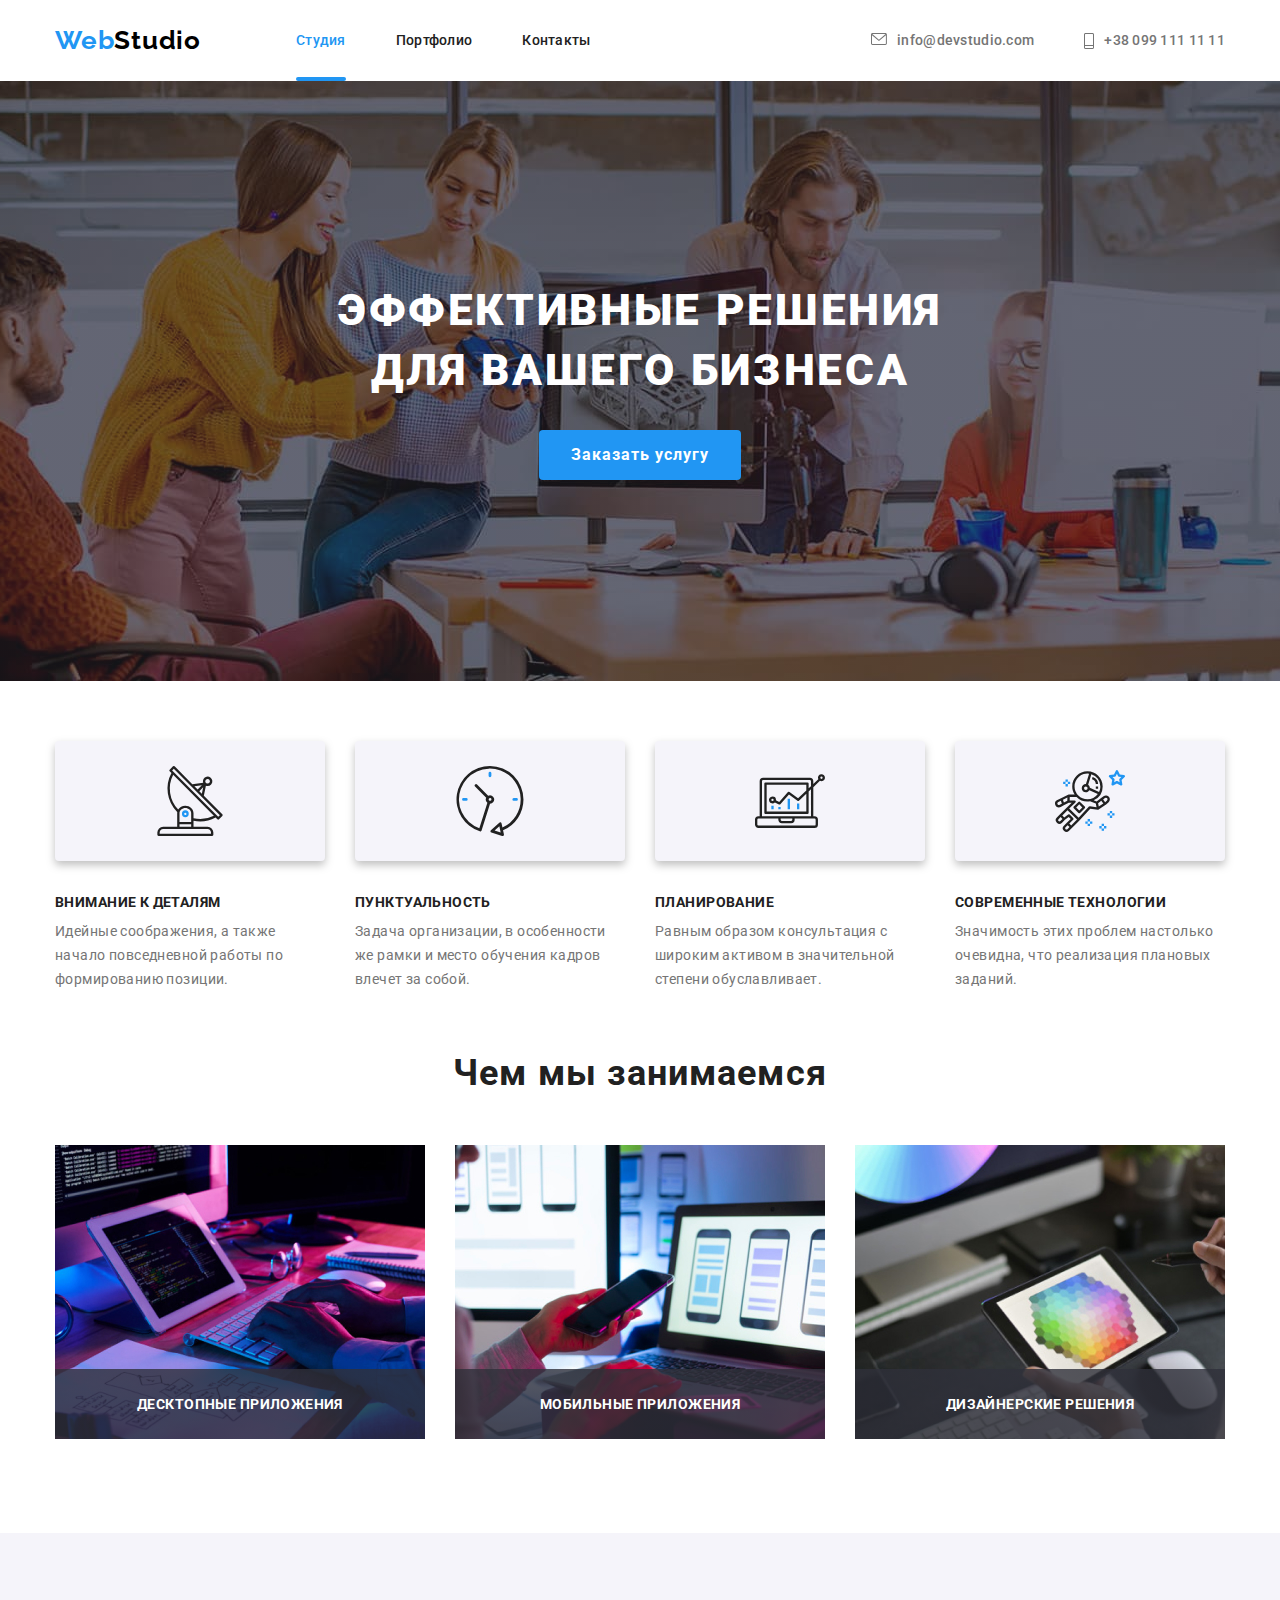
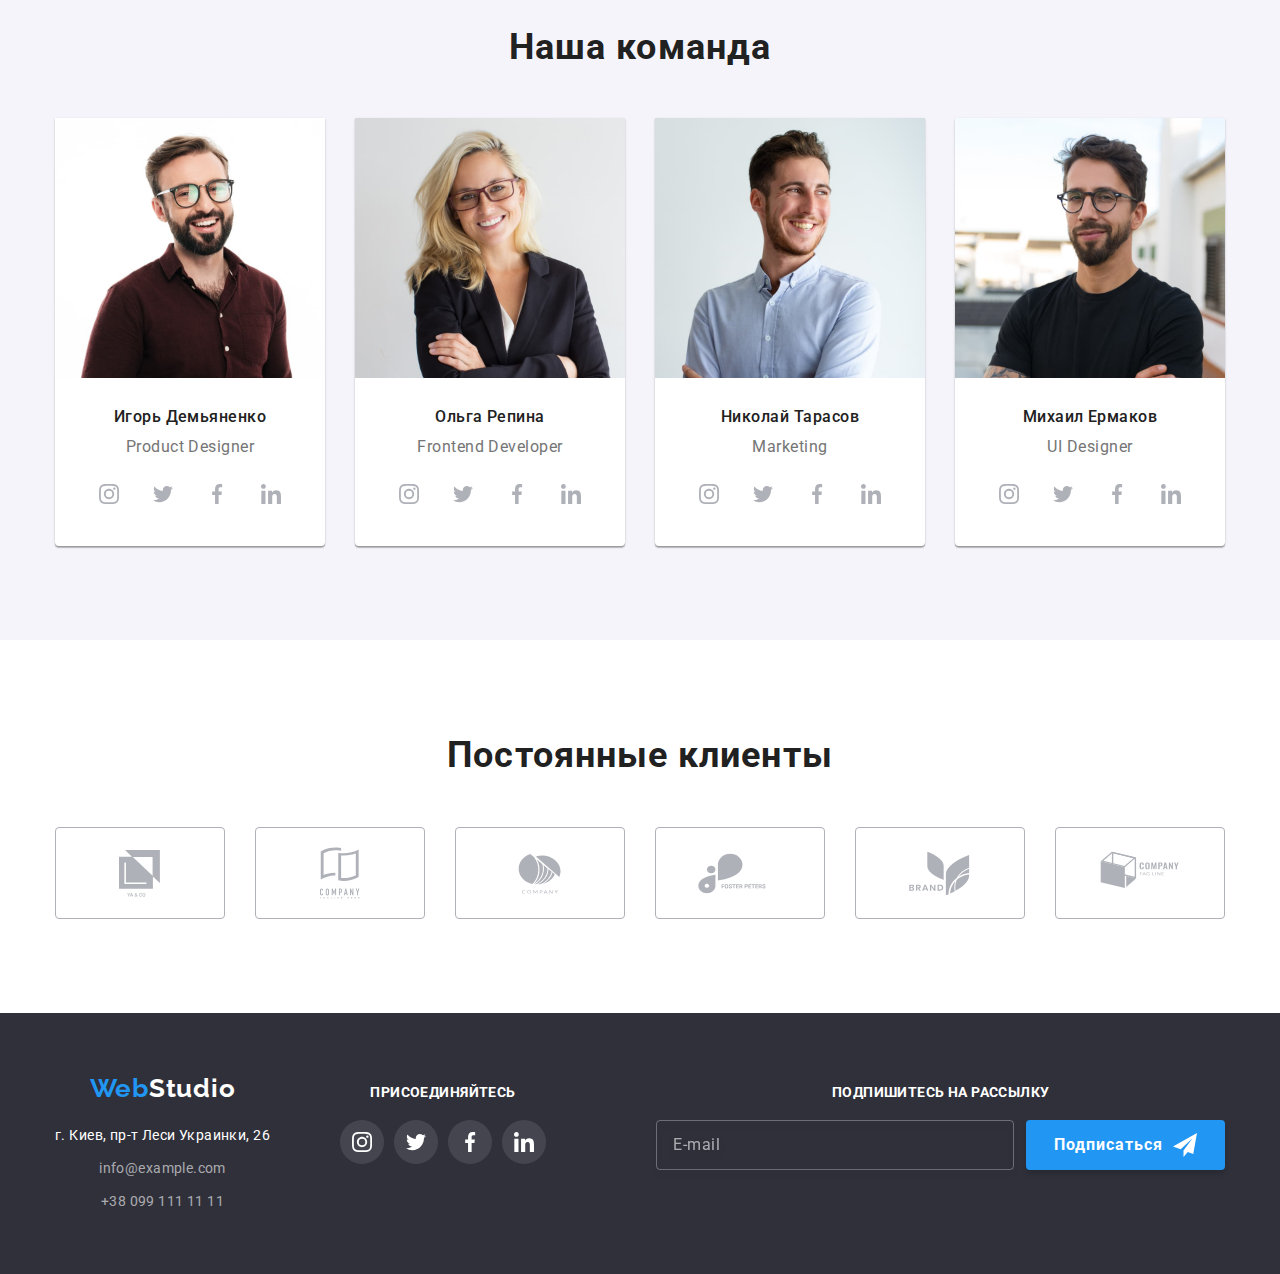
==== commit faa842b4: "fixed-mobile-menu" ====
--- a/index.html
+++ b/index.html
@@ -20,26 +20,7 @@
         <a class="page-header__logo" href="./index.html">
       <span class="page-header__logo--color">Web</span>Studio
         </a>
-       
-         <button type="button" 
-        class="page-header-menu__button is-open"
-        aria-expanded="false"
-        aria-controls="page-header-menu__container"
-        data-menu-button>
-            <svg 
-            width="40" 
-            height="40"
-            aria-label="Переключатель мобильного меню">
-                <use class="page-header__icon-menu" href="./images/icons.svg#icon-menu-close"></use>
-                <use class="page-header__icon-close" href="./images/icons.svg#icon-menu"></use>
-            </svg>
-        </button>
-
-        
-
-        
-        <div class="page-header-menu__container" id="page-header-menu__container" data-menu>
-             <nav class="page-header-site-nav">
+       <nav class="page-header-site-nav">
     <ul class="page-header-site-nav__list list">
         <li class="page-header-site-nav__item"><a href="./index.html" class="page-header-site-nav__link--current">Студия</a></li>
         <li class="page-header-site-nav__item"><a href="./portfolio.html" class="page-header-site-nav__link">Портфолио</a></li>
@@ -47,23 +28,8 @@
 
         </ul> 
          </nav>
-<ul class="page-header-mobile-site-nav-contacts__list list">
- <li class="page-header-mobile-site-nav-contacts__item"><a href="tel:+380991111111" class="page-header-mobile-site-nav-contacts__link--phone">
-            +38 099 111 11 11</a></li>
-        <li class="page-header-mobile-site-nav-contacts__item"><a href="mailto:info@devstudio.com" class="page-header-mobile-site-nav-contacts__link"> 
-            info@devstudio.com
-            
-        </a></li>  
-    </ul>
-
-    <ul class="page-header-mobile-site-nav-socials__list list">
-    <li class="page-header-mobile-site-nav-socials__item"><a class="page-header-mobile-site-nav-socials__link" href="#">Instagram</a></li>
-    <li class="page-header-mobile-site-nav-socials__item"><a class="page-header-mobile-site-nav-socials__link" href="#">Twitter</a></li>
-    <li class="page-header-mobile-site-nav-socials__item"><a class="page-header-mobile-site-nav-socials__link" href="#">Facebook</a></li>
-    <li class="page-header-mobile-site-nav-socials__item"><a class="page-header-mobile-site-nav-socials__link" href="#">LinkedIn</a></li>
-    </ul>
-
-         <ul class="page-header-site-nav__contacts__list list">
+
+          <ul class="page-header-site-nav-contacts__list list">
         <li class="page-header-site-nav-contacts__item"><a href="mailto:info@devstudio.com" class="page-header-site-nav-contacts__link"> 
             <svg width="16" height="12" class="page-header-site-nav__icon">
                 <use href="./images/icons.svg#icon-email"></use>
@@ -76,8 +42,62 @@
             </svg>
             +38 099 111 11 11</a></li>
     </ul>
-    
-        
+
+         <button type="button" 
+        class="page-header-menu__button-open" data-menu-button>
+            <svg 
+            width="40" 
+            height="40"
+            aria-label="Переключатель мобильного меню">
+                <use class="page-header__icon-menu" href="./images/icons.svg#icon-menu"></use>
+            </svg>
+        </button>
+
+        </div>
+
+        
+        <div class="page-header-mobile-menu" data-menu>
+              <div class="page-header-mobile-menu-container container">
+                <div class="page-header-mobile-menu-top">
+ <button type="button" 
+        class="page-header-menu__button-close" data-menu-close>
+            <svg 
+            width="40" 
+            height="40"
+            aria-label="Переключатель мобильного меню">
+                <use class="page-header__icon-menu-close" href="./images/icons.svg#icon-menu-close"></use>
+                
+              </svg>
+        </button>
+             <nav class="page-header-mobile-site-nav">
+    <ul class="page-header-mobile-site-nav__list list">
+        <li class="page-header-mobile-site-nav__item"><a href="./index.html" class="page-header-mobile-site-nav__link--current">Студия</a></li>
+        <li class="page-header-mobile-site-nav__item"><a href="./portfolio.html" class="page-header-mobile-site-nav__link">Портфолио</a></li>
+        <li class="page-header-mobile-site-nav__item"><a href="" class="page-header-mobile-site-nav__link">Контакты</a></li>
+
+        </ul> 
+         </nav>
+                </div>
+           <div class="page-header-mobile-menu-bottom">
+<ul class="page-header-mobile-site-nav-contacts__list list">
+ <li class="page-header-mobile-site-nav-contacts__item"><a href="tel:+380991111111" class="page-header-mobile-site-nav-contacts__link--phone">
+            +38 099 111 11 11</a></li>
+        <li class="page-header-mobile-site-nav-contacts__item"><a href="mailto:info@devstudio.com" class="page-header-mobile-site-nav-contacts__link"> 
+            info@devstudio.com
+            
+        </a></li>  
+    </ul>
+
+    <ul class="page-header-mobile-site-nav-socials__list list">
+    <li class="page-header-mobile-site-nav-socials__item"><a class="page-header-mobile-site-nav-socials__link" href="#">Instagram</a></li>
+    <li class="page-header-mobile-site-nav-socials__item"><a class="page-header-mobile-site-nav-socials__link" href="#">Twitter</a></li>
+    <li class="page-header-mobile-site-nav-socials__item"><a class="page-header-mobile-site-nav-socials__link" href="#">Facebook</a></li>
+    <li class="page-header-mobile-site-nav-socials__item"><a class="page-header-mobile-site-nav-socials__link" href="#">LinkedIn</a></li>
+    </ul>
+
+</div>
+   
+    </div>
    </div>
         
     </header>
--- a/css/main.min.css
+++ b/css/main.min.css
@@ -1 +1 @@
-.visually-hidden{position:absolute;width:1px;height:1px;margin:-1px;border:0;padding:0;white-space:nowrap;-webkit-clip-path:inset(100%);clip-path:inset(100%);clip:rect(0 0 0 0);overflow:hidden}img{display:block;max-width:100%;height:auto}.list{padding:0;margin:0;list-style:none}h1,h2,h3,h4,h5,h6,p{margin-top:0;margin-bottom:0}.container{margin-left:auto;margin-right:auto;padding-left:15px;padding-right:15px}@media screen and (min-width: 480px){.container{width:480px}}@media screen and (min-width: 768px){.container{width:768px}}@media screen and (min-width: 1200px){.container{width:1200px}}body{background-color:#fff;color:#757575;font-family:"Roboto","sans-serif";font-size:14px;letter-spacing:.03em}body.modal-open{overflow:hidden}.page-header{position:relative;border-bottom:1px solid #ececec}.page-header--none-border{border-bottom:0}.page-header-main-nav{display:-webkit-box;display:-ms-flexbox;display:flex;-webkit-box-align:center;-ms-flex-align:center;align-items:center;-webkit-box-pack:justify;-ms-flex-pack:justify;justify-content:space-between}@media screen and (min-width: 768px){.page-header-main-nav{-webkit-box-pack:start;-ms-flex-pack:start;justify-content:flex-start}}.page-header__logo{display:-webkit-box;display:-ms-flexbox;display:flex;-webkit-box-pack:center;-ms-flex-pack:center;justify-content:center;-webkit-box-align:center;-ms-flex-align:center;align-items:center;padding-top:16px;padding-bottom:16px;color:#000;text-decoration:none;font-family:Raleway;font-style:normal;font-weight:700;font-size:26px;line-height:1.2;letter-spacing:.03em;-webkit-transition-property:color;transition-property:color;-webkit-transition-duration:250ms;transition-duration:250ms;-webkit-transition-timing-function:cubic-bezier(0.4, 0, 0.2, 1);transition-timing-function:cubic-bezier(0.4, 0, 0.2, 1)}.page-header__logo--color{color:#2196f3}.page-header__logo:hover,.page-header__logo:focus{color:#2196f3}@media screen and (min-width: 768px){.page-header__logo{padding-top:25px;padding-bottom:25px;margin-right:88px}}@media screen and (min-width: 1200px){.page-header__logo{margin-right:95px}}.page-header-site-nav__list{display:block;margin-bottom:305px}@media screen and (min-width: 768px){.page-header-site-nav__list{display:-webkit-box;display:-ms-flexbox;display:flex;margin-bottom:0}}.page-header-site-nav__item{margin-bottom:32px}.page-header-site-nav__item:last-child{margin-bottom:0}@media screen and (min-width: 768px){.page-header-site-nav__item{margin-bottom:0;margin-right:50px}.page-header-site-nav__item:last-child{margin-right:0}}.page-header-site-nav__link{display:block;color:#212121;font-family:"Roboto";font-style:normal;text-decoration:none;font-weight:500;font-size:40px;line-height:1.17;letter-spacing:.02em;-webkit-transition-property:color;transition-property:color;-webkit-transition-duration:250ms;transition-duration:250ms;-webkit-transition-timing-function:cubic-bezier(0.4, 0, 0.2, 1);transition-timing-function:cubic-bezier(0.4, 0, 0.2, 1)}.page-header-site-nav__link:hover,.page-header-site-nav__link:focus{color:#2196f3}@media screen and (min-width: 768px){.page-header-site-nav__link{padding-top:32px;padding-bottom:32px;font-weight:500;font-size:14px;line-height:16px;letter-spacing:.02em}}.page-header-site-nav__link--current{position:relative;font-family:"Roboto";font-style:normal;color:#2196f3;font-weight:500;font-size:40px;line-height:1.17;letter-spacing:.02em;letter-spacing:.02em;text-decoration:none;display:block}@media screen and (min-width: 768px){.page-header-site-nav__link--current{padding-top:32px;padding-bottom:32px;font-weight:500;font-size:14px;line-height:16px;letter-spacing:.02em}}.page-header-site-nav__link--current::after{position:absolute;content:"";left:0;bottom:0;display:none;width:100%;height:4px;border-radius:2px;background-color:#2196f3}@media screen and (min-width: 768px){.page-header-site-nav__link--current::after{display:block}}.page-header-mobile-site-nav-contacts__list{display:block;margin-bottom:64px}@media screen and (min-width: 768px){.page-header-mobile-site-nav-contacts__list{display:none}}.page-header-mobile-site-nav-contacts__item{margin-bottom:32px}.page-header-mobile-site-nav-contacts__item:last-child{margin-bottom:0}.page-header-mobile-site-nav-contacts__link{color:#757575;font-family:"Roboto";font-style:normal;color:#757575;text-decoration:none;font-weight:500;font-size:24px;line-height:1.16;letter-spacing:.02em;-webkit-transition-property:color;transition-property:color;-webkit-transition-duration:250ms;transition-duration:250ms;-webkit-transition-timing-function:cubic-bezier(0.4, 0, 0.2, 1);transition-timing-function:cubic-bezier(0.4, 0, 0.2, 1)}.page-header-mobile-site-nav-contacts__link:hover,.page-header-mobile-site-nav-contacts__link:focus{color:#2196f3}.page-header-mobile-site-nav-contacts__link--phone{color:#2196f3;text-decoration:none;font-weight:500;font-size:34px;line-height:1.17;letter-spacing:.02em}.page-header-mobile-site-nav-socials__list{display:-webkit-box;display:-ms-flexbox;display:flex}@media screen and (min-width: 768px){.page-header-mobile-site-nav-socials__list{display:none}}.page-header-mobile-site-nav-socials__item{margin-right:10px}.page-header-mobile-site-nav-socials__item::after{content:"";margin-left:10px;border-right:1px solid rgba(33,33,33,.2)}.page-header-mobile-site-nav-socials__item:last-child{margin-right:0}.page-header-mobile-site-nav-socials__item:last-child::after{border-right:0;margin-left:0}.page-header-mobile-site-nav-socials__link{color:#2196f3;text-decoration:none;font-family:"Roboto";font-style:normal;font-weight:500;font-size:18px;line-height:1.22;letter-spacing:.02em}.page-header-site-nav__contacts__list{display:none}@media screen and (min-width: 768px){.page-header-site-nav__contacts__list{display:block;padding-top:20px;padding-bottom:20px;margin-left:auto}}@media screen and (min-width: 1200px){.page-header-site-nav__contacts__list{display:-webkit-box;display:-ms-flexbox;display:flex;padding-top:0;padding-bottom:0;margin-left:auto}}.page-header-site-nav__icon{margin-right:10px;fill:currentColor}.page-header-site-nav-contacts__item{margin-bottom:10px}.page-header-site-nav-contacts__item:last-child{margin-bottom:0}@media screen and (min-width: 1200px){.page-header-site-nav-contacts__item{margin-bottom:0;margin-right:30px}.page-header-site-nav-contacts__item:last-child{margin-right:0}}.page-header-site-nav-contacts__link{color:#757575;font-family:"Roboto";color:#757575;text-decoration:none;font-weight:500;font-size:12px;line-height:1.16;letter-spacing:.02em;display:-webkit-box;display:-ms-flexbox;display:flex;-webkit-transition-property:color;transition-property:color;-webkit-transition-duration:250ms;transition-duration:250ms;-webkit-transition-timing-function:cubic-bezier(0.4, 0, 0.2, 1);transition-timing-function:cubic-bezier(0.4, 0, 0.2, 1)}.page-header-site-nav-contacts__link:hover,.page-header-site-nav-contacts__link:focus{color:#2196f3}@media screen and (min-width: 1200px){.page-header-site-nav-contacts__link{padding-top:30px;padding-bottom:30px;font-size:14px;line-height:1.14}}.page-header-menu__button{cursor:pointer;display:-webkit-inline-box;display:-ms-inline-flexbox;display:inline-flex;margin:0;padding:0;border:none;background-color:rgba(0,0,0,0);-webkit-transition-property:fill;transition-property:fill;-webkit-transition-duration:250ms;transition-duration:250ms;-webkit-transition-timing-function:cubic-bezier(0.4, 0, 0.2, 1);transition-timing-function:cubic-bezier(0.4, 0, 0.2, 1)}.page-header-menu__button:hover,.page-header-menu__button:focus{fill:#2196f3}@media screen and (min-width: 768px){.page-header-menu__button{display:none}}.page-header-menu__button .page-header__icon-close{display:none}.page-header-menu__button.is-open .page-header__icon-close{display:block}.page-header-menu__button.is-open .page-header__icon-menu{display:none}.page-header-menu__container{width:100%;z-index:1;background-color:#fff}@media screen and (max-width: 767px){.page-header-menu__container{display:none;position:absolute;top:100%;left:0;width:100%;padding-top:48px;padding-bottom:48px;padding-left:40px;z-index:1}.page-header-menu__container.is-open{display:block}}@media screen and (min-width: 768px){.page-header-menu__container{display:-webkit-box;display:-ms-flexbox;display:flex;padding:0;z-index:0}}.hero{background-color:#2f303a;background-image:-webkit-gradient(linear, left top, right top, from(rgba(47, 48, 58, 0.4)), to(rgba(47, 48, 58, 0.4))),url(../images/hero.jpg);background-image:linear-gradient(to right, rgba(47, 48, 58, 0.4), rgba(47, 48, 58, 0.4)),url(../images/hero.jpg);background-position:center;text-align:center;padding-top:200px;padding-bottom:200px;height:600px;max-width:1600px;margin-left:auto;margin-right:auto;background-size:cover;background-repeat:no-repeat}.hero__title{margin-bottom:30px;color:#fff;font-family:"Roboto";font-style:normal;font-weight:900;font-size:44px;line-height:1.35;letter-spacing:.06em;text-transform:uppercase}.hero__button{color:#fff;background-color:#2196f3;font-family:"Roboto";font-weight:700;font-size:16px;line-height:1.88;padding:10px 32px;border-radius:4px;min-width:200px;display:inline-block;text-align:center;letter-spacing:.06em;cursor:pointer;border:none;-webkit-transition-property:background-color;transition-property:background-color;-webkit-transition-duration:250ms;transition-duration:250ms;-webkit-transition-timing-function:cubic-bezier(0.4, 0, 0.2, 1);transition-timing-function:cubic-bezier(0.4, 0, 0.2, 1)}.hero__button:hover,.hero__button:focus{background-color:#188ce8}.features{padding-top:60px;padding-bottom:60px}@media screen and (min-width: 768px){.features__list{display:-webkit-box;display:-ms-flexbox;display:flex;-ms-flex-wrap:wrap;flex-wrap:wrap;margin:-15px}}.features__item{text-align:center}@media screen and (min-width: 768px){.features__item{text-align:left;width:calc((100% - 60px)/2);margin:15px}}@media screen and (min-width: 1200px){.features__item{text-align:left;width:calc((100% - 120px)/4)}}@media screen and (min-width: 1200px)and (max-width: 767px){.features__item:not(:last-child){margin-bottom:30px}}.features__title{margin-bottom:10px;color:#212121;font-family:"Roboto";font-style:normal;font-weight:700;font-size:14px;line-height:1.15;letter-spacing:.03em;text-transform:uppercase}.features__icon{background-color:#f5f4fa;height:120px;width:100%;margin-bottom:30px;border-radius:4px;-webkit-filter:drop-shadow(0px 4px 4px rgba(0, 0, 0, 0.25));filter:drop-shadow(0px 4px 4px rgba(0, 0, 0, 0.25))}.features__text{font-size:14px;line-height:1.7;letter-spacing:.03em}.activites{padding-bottom:94px;text-align:center}@media screen and (max-width: 1199px){.activites{display:none}}.activites__list{display:-webkit-box;display:-ms-flexbox;display:flex}.activites__item{position:relative;margin-right:30px}.activites__item:last-child{margin-right:0}.activites__title{margin-bottom:50px;font-family:"Roboto";font-style:normal;color:#212121;font-weight:700;font-size:36px;line-height:1.2;letter-spacing:.03em}.activites__text{color:#fff;font-weight:700;line-height:1.15;text-align:center;text-transform:uppercase;position:absolute;bottom:0;display:-webkit-box;display:-ms-flexbox;display:flex;-webkit-box-pack:center;-ms-flex-pack:center;justify-content:center;-webkit-box-align:center;-ms-flex-align:center;align-items:center;margin:0;padding:0;height:70px;width:100%;background-image:-webkit-gradient(linear, left top, left bottom, from(rgba(47, 48, 58, 0.8)), to(rgba(47, 48, 58, 0.8)));background-image:linear-gradient(rgba(47, 48, 58, 0.8), rgba(47, 48, 58, 0.8))}.crew{background-color:#f5f4fa;padding-top:94px;padding-bottom:94px;text-align:center}@media screen and (min-width: 768px){.crew__list{display:-webkit-box;display:-ms-flexbox;display:flex;-ms-flex-wrap:wrap;flex-wrap:wrap;margin:-30px}}.crew__item{background-color:#fff;-webkit-box-shadow:0px 1px 3px rgba(0,0,0,.12),0px 1px 1px rgba(0,0,0,.14),0px 2px 1px rgba(0,0,0,.2);box-shadow:0px 1px 3px rgba(0,0,0,.12),0px 1px 1px rgba(0,0,0,.14),0px 2px 1px rgba(0,0,0,.2);border-radius:0px 0px 4px 4px}@media screen and (max-width: 767px){.crew__item{margin-bottom:30px}.crew__item:last-child{margin-bottom:0}}@media screen and (min-width: 768px){.crew__item{width:calc((100% - 120px)/2);margin:30px}}@media screen and (min-width: 1200px){.crew__item{width:calc((100% - 240px)/4);margin:30px}}.crew__title{margin-bottom:50px;color:#212121;font-family:"Roboto";font-style:normal;font-weight:700;font-size:36px;line-height:1.15;letter-spacing:.03em}.crew__content{padding-bottom:30px;padding-top:30px}.crew__name{margin-bottom:10px;color:#212121;font-family:"Roboto";font-style:normal;font-weight:500;font-size:16px;line-height:1,2;letter-spacing:.03em}.crew__text{font-size:16px;line-height:1.2;letter-spacing:.03em;margin-bottom:16px}.crew__link__list{display:-webkit-box;display:-ms-flexbox;display:flex;-webkit-box-pack:center;-ms-flex-pack:center;justify-content:center}.crew__link__item{margin-right:10px}.crew__link__item:last-child{margin-right:0}.crew__link{display:-webkit-box;display:-ms-flexbox;display:flex;color:#afb1b8;width:44px;height:44px;border-radius:50%;-webkit-box-pack:center;-ms-flex-pack:center;justify-content:center;-webkit-box-align:center;-ms-flex-align:center;align-items:center;-webkit-transition-property:background-color,color;transition-property:background-color,color;-webkit-transition-duration:250ms;transition-duration:250ms;-webkit-transition-timing-function:cubic-bezier(0.4, 0, 0.2, 1);transition-timing-function:cubic-bezier(0.4, 0, 0.2, 1)}.crew__link:hover,.crew__link:focus{background-color:#2196f3;color:#fff}.crew__icon{fill:currentColor;width:20px;height:20px}.clients{padding-top:94px;padding-bottom:94px;text-align:center}.clients__title{margin-bottom:50px;font-family:"Roboto";font-style:normal;color:#212121;font-weight:700;font-size:36px;line-height:1.2;letter-spacing:.03em}.clients__list{display:-webkit-box;display:-ms-flexbox;display:flex}.clients__item{margin-right:30px}.clients__item:last-child{margin-right:0}.clients__link{width:170px;height:92px;display:-webkit-box;display:-ms-flexbox;display:flex;-webkit-box-pack:center;-ms-flex-pack:center;justify-content:center;-webkit-box-align:center;-ms-flex-align:center;align-items:center;border:1px solid #afb1b8;border-radius:4px;color:#afb1b8;-webkit-transition-property:color,border-color;transition-property:color,border-color;-webkit-transition-duration:250ms;transition-duration:250ms;-webkit-transition-timing-function:cubic-bezier(0.4, 0, 0.2, 1);transition-timing-function:cubic-bezier(0.4, 0, 0.2, 1)}.clients__link:hover,.clients__link:focus{color:#2196f3;border-color:#2196f3}.clients__icon{fill:currentColor}.page-footer__container{text-align:center}@media screen and (min-width: 768px){.page-footer__container{display:-webkit-box;display:-ms-flexbox;display:flex;-ms-flex-wrap:wrap;flex-wrap:wrap;-webkit-box-orient:horizontal;-webkit-box-direction:normal;-ms-flex-direction:row;flex-direction:row;-webkit-box-align:baseline;-ms-flex-align:baseline;align-items:baseline;-webkit-box-pack:justify;-ms-flex-pack:justify;justify-content:space-between}}.page-footer__column{margin-bottom:60px}@media screen and (min-width: 1200px){.page-footer__column{margin-bottom:0;margin-right:70px}}.page-footer{background-color:#2f303a;padding-top:60px;padding-bottom:60px}.page-footer__logo{color:#fff;text-decoration:none;font-family:"Raleway";font-style:normal;font-weight:700;font-size:26px;line-height:1.2;letter-spacing:.03em;display:inline-block;margin-bottom:20px}.page-footer__logo--color{color:#2196f3}.page-footer__adress{color:#fff;text-decoration:none;font-family:"Roboto";font-style:normal;font-weight:400;font-size:14px;line-height:1.7;letter-spacing:.03em;display:block;-webkit-transition-property:color;transition-property:color;-webkit-transition-duration:250ms;transition-duration:250ms;-webkit-transition-timing-function:cubic-bezier(0.4, 0, 0.2, 1);transition-timing-function:cubic-bezier(0.4, 0, 0.2, 1)}.page-footer__adress:hover,.page-footer__adress:focus{color:#2196f3}.page-footer__link__item{margin-bottom:9px}.page-footer__link__item:last-child{margin-bottom:0}.page-footer__link{color:rgba(255,255,255,.6);text-decoration:none;font-family:"Roboto";font-style:normal;font-size:14px;line-height:1.7;letter-spacing:.03em;display:block;-webkit-transition-property:color;transition-property:color;-webkit-transition-duration:250ms;transition-duration:250ms;-webkit-transition-timing-function:cubic-bezier(0.4, 0, 0.2, 1);transition-timing-function:cubic-bezier(0.4, 0, 0.2, 1)}.page-footer__link:hover,.page-footer__link:focus{color:#2196f3}.page-footer-socials__text{color:#fff;font-weight:700;font-size:14px;line-height:1.15;letter-spacing:.03em;text-transform:uppercase;margin-bottom:20px}.page-footer-socials__list{display:-webkit-box;display:-ms-flexbox;display:flex;-webkit-box-pack:center;-ms-flex-pack:center;justify-content:center}.page-footer-socials__item{margin-right:10px}.page-footer-socials__item:last-child{margin-right:0}.page-footer-socials__link{width:44px;height:44px;display:-webkit-box;display:-ms-flexbox;display:flex;-webkit-box-pack:center;-ms-flex-pack:center;justify-content:center;-webkit-box-align:center;-ms-flex-align:center;align-items:center;border-radius:50%;color:#fff;background-image:-webkit-gradient(linear, left top, right top, from(rgba(255, 255, 255, 0.1)), to(rgba(255, 255, 255, 0.1)));background-image:linear-gradient(to right, rgba(255, 255, 255, 0.1), rgba(255, 255, 255, 0.1));-webkit-transition-property:background-color;transition-property:background-color;-webkit-transition-duration:250ms;transition-duration:250ms;-webkit-transition-timing-function:cubic-bezier(0.4, 0, 0.2, 1);transition-timing-function:cubic-bezier(0.4, 0, 0.2, 1)}.page-footer-socials__link:hover,.page-footer-socials__link:focus{background-color:#2196f3}.page-footer-socials__icon{width:20px;height:20px;fill:currentColor}.page-footer-form__column{margin-right:auto;margin-left:auto}@media screen and (min-width: 1200px){.page-footer-form__column{margin-right:0;margin-left:auto}}.page-footer-form__text{color:#fff;font-weight:700;font-size:14px;line-height:1.15;letter-spacing:.03em;text-transform:uppercase;margin-bottom:20px}.page-footer__field{display:-webkit-box;display:-ms-flexbox;display:flex;-webkit-box-orient:vertical;-webkit-box-direction:normal;-ms-flex-direction:column;flex-direction:column;-webkit-box-align:center;-ms-flex-align:center;align-items:center}@media screen and (min-width: 1200px){.page-footer__field{-webkit-box-orient:horizontal;-webkit-box-direction:normal;-ms-flex-direction:row;flex-direction:row}}.page-footer__input{color:#fff;background-color:inherit;border:1px solid rgba(255,255,255,.3);border-radius:4px;-webkit-filter:drop-shadow(0px 4px 4px rgba(0, 0, 0, 0.15));filter:drop-shadow(0px 4px 4px rgba(0, 0, 0, 0.15));width:450px;height:50px;margin-bottom:20px;padding:0 0 0 16px;outline:none;-webkit-transition-property:border-color;transition-property:border-color;-webkit-transition-duration:250ms;transition-duration:250ms;-webkit-transition-timing-function:cubic-bezier(0.4, 0, 0.2, 1);transition-timing-function:cubic-bezier(0.4, 0, 0.2, 1)}@media screen and (min-width: 1200px){.page-footer__input{width:358px;margin-bottom:0;margin-right:12px}}.page-footer__input:hover,.page-footer__input:focus{border:1px solid #2196f3}.page-footer__input::-webkit-input-placeholder{font-size:16px;line-height:1.25;letter-spacing:.03em;color:rgba(255,255,255,.6)}.page-footer__input::-moz-placeholder{font-size:16px;line-height:1.25;letter-spacing:.03em;color:rgba(255,255,255,.6)}.page-footer__input:-ms-input-placeholder{font-size:16px;line-height:1.25;letter-spacing:.03em;color:rgba(255,255,255,.6)}.page-footer__input::-ms-input-placeholder{font-size:16px;line-height:1.25;letter-spacing:.03em;color:rgba(255,255,255,.6)}.page-footer__input::placeholder{font-size:16px;line-height:1.25;letter-spacing:.03em;color:rgba(255,255,255,.6)}.page-footer__submit-button{font-family:"Roboto";font-style:normal;font-weight:700;font-size:16px;line-height:1.87;letter-spacing:.06em;color:#fff;display:-webkit-box;display:-ms-flexbox;display:flex;-webkit-box-pack:center;-ms-flex-pack:center;justify-content:center;-webkit-box-align:center;-ms-flex-align:center;align-items:center;text-align:center;padding:10px 28px;cursor:pointer;background-color:#2196f3;border:none;-webkit-box-shadow:0px 4px 4px rgba(0,0,0,.15);box-shadow:0px 4px 4px rgba(0,0,0,.15);border-radius:4px;-webkit-transition-property:background-color;transition-property:background-color;-webkit-transition-duration:250ms;transition-duration:250ms;-webkit-transition-timing-function:cubic-bezier(0.4, 0, 0.2, 1);transition-timing-function:cubic-bezier(0.4, 0, 0.2, 1)}.page-footer__submit-button:hover,.page-footer__submit-button:focus{background-color:#188ce8}.page-footer__button__icon{margin-left:10px}.backdrop{position:fixed;top:0;left:0;width:100%;height:100%;background-color:rgba(0,0,0,.2);opacity:1;-webkit-transition:250ms cubic-bezier(0.4, 0, 0.2, 1);transition:250ms cubic-bezier(0.4, 0, 0.2, 1);overflow-y:scroll}.backdrop.is-hidden{opacity:0;pointer-events:none}.backdrop.is-hidden .modal{-webkit-transform:translate(-50%, -50%) scale(0.9);transform:translate(-50%, -50%) scale(0.9)}.modal{width:450px;height:609px;position:absolute;top:50%;left:50%;-webkit-transform:translate(-50%, -50%);transform:translate(-50%, -50%);background-color:#fff;border-radius:4px;-webkit-box-shadow:0px 1px 3px rgba(0,0,0,.12),0px 1px 1px rgba(0,0,0,.14),0px 2px 1px rgba(0,0,0,.2);box-shadow:0px 1px 3px rgba(0,0,0,.12),0px 1px 1px rgba(0,0,0,.14),0px 2px 1px rgba(0,0,0,.2);-webkit-transition:250ms cubic-bezier(0.4, 0, 0.2, 1);transition:250ms cubic-bezier(0.4, 0, 0.2, 1);padding:40px}@media(min-width: 1200px){.modal{width:528px;height:581px}}.modal__icon{width:18px;height:18px;fill:currentColor}.modal__button{position:fixed;top:0;right:0;display:-webkit-box;display:-ms-flexbox;display:flex;-webkit-box-align:center;-ms-flex-align:center;align-items:center;-webkit-box-pack:center;-ms-flex-pack:center;justify-content:center;margin-top:8px;margin-right:8px;width:30px;height:30px;border-radius:50%;border:1px solid rgba(0,0,0,.1);background-color:var(--primary-bg-color);cursor:pointer;color:#000;-webkit-transition-property:color;transition-property:color;-webkit-transition-duration:250ms;transition-duration:250ms;-webkit-transition-timing-function:cubic-bezier(0.4, 0, 0.2, 1);transition-timing-function:cubic-bezier(0.4, 0, 0.2, 1)}.modal__button:hover,.modal__button:focus{color:#2196f3}.modal-form{width:370px}@media(min-width: 1200px){.modal-form{width:448px}}.modal__text{text-align:center;font-weight:700;font-size:20px;line-height:1.15;letter-spacing:.03em;color:#212121;margin-bottom:12px}.modal-form__field{display:-webkit-box;display:-ms-flexbox;display:flex;-webkit-box-orient:vertical;-webkit-box-direction:normal;-ms-flex-direction:column;flex-direction:column;position:relative;text-align:start;margin-bottom:10px;-webkit-transition-property:border-color;transition-property:border-color;-webkit-transition-duration:250ms;transition-duration:250ms;-webkit-transition-timing-function:cubic-bezier(0.4, 0, 0.2, 1);transition-timing-function:cubic-bezier(0.4, 0, 0.2, 1);margin-bottom:10px}.modal-form__field:last-child{margin-bottom:0}.modal-form__label{margin-bottom:4px;font-size:12px;line-height:1.15;letter-spacing:.01em}.modal-form__input{padding-left:30px;border:1px solid rgba(33,33,33,.2);border-radius:4px;height:40px;outline:none;-webkit-transition-property:border-color;transition-property:border-color;-webkit-transition-duration:250ms;transition-duration:250ms;-webkit-transition-timing-function:cubic-bezier(0.4, 0, 0.2, 1);transition-timing-function:cubic-bezier(0.4, 0, 0.2, 1)}.modal-form__input .modal-form__field:focus-within,.modal-form__field:hover .modal-form__input{border:1px solid #2196f3;color:#2196f3}.modal-form__icon{color:#212121;position:absolute;width:18px;height:18px;top:50%;left:12px;fill:currentColor;-webkit-transition-property:fill;transition-property:fill;-webkit-transition-duration:250ms;transition-duration:250ms;-webkit-transition-timing-function:cubic-bezier(0.4, 0, 0.2, 1);transition-timing-function:cubic-bezier(0.4, 0, 0.2, 1)}.modal-form__icon .modal-form__field:focus-within,.modal-form__field:hover .modal-form__icon{fill:#2196f3}.modal-textarea__field{display:-webkit-box;display:-ms-flexbox;display:flex;-webkit-box-orient:vertical;-webkit-box-direction:normal;-ms-flex-direction:column;flex-direction:column;margin-top:10px;margin-bottom:20px}.modal-textarea__label{margin-bottom:4px;font-size:12px;line-height:1.15;letter-spacing:.01em}.modal-textarea-comment{border:1px solid rgba(33,33,33,.2);border-radius:4px;height:120px;resize:none;padding:12px 16px;outline:none;-webkit-transition-property:border-color;transition-property:border-color;-webkit-transition-duration:250ms;transition-duration:250ms;-webkit-transition-timing-function:cubic-bezier(0.4, 0, 0.2, 1);transition-timing-function:cubic-bezier(0.4, 0, 0.2, 1)}.modal-textarea-comment:hover,.modal-textarea-comment:focus{border-color:#2196f3;color:#2196f3}.modal-textarea-comment::-webkit-input-placeholder{color:rgba(117,117,117,.5);font-size:12px;line-height:1.15;letter-spacing:.01em}.modal-textarea-comment::-moz-placeholder{color:rgba(117,117,117,.5);font-size:12px;line-height:1.15;letter-spacing:.01em}.modal-textarea-comment:-ms-input-placeholder{color:rgba(117,117,117,.5);font-size:12px;line-height:1.15;letter-spacing:.01em}.modal-textarea-comment::-ms-input-placeholder{color:rgba(117,117,117,.5);font-size:12px;line-height:1.15;letter-spacing:.01em}.modal-textarea-comment::placeholder{color:rgba(117,117,117,.5);font-size:12px;line-height:1.15;letter-spacing:.01em}.modal-checkbox__field{display:-webkit-box;display:-ms-flexbox;display:flex;-webkit-box-align:center;-ms-flex-align:center;align-items:center;-webkit-box-pack:center;-ms-flex-pack:center;justify-content:center;margin-bottom:30px;font-size:1.71;line-height:24px;letter-spacing:.03em}.modal-checkbox__input{position:absolute;width:1px;height:1px;margin:-1px;border:0;padding:0;clip:rect(0 0 0 0);overflow:hidden}.modal-checkbox__input:checked+.modal-checkbox__icon{border-color:#2196f3;background-color:#2196f3;background-origin:border-box}.modal-checkbox__label{font-size:12px;line-height:1.16;letter-spacing:.03em;margin-left:8px}@media(min-width: 1200px){.modal-checkbox__label{font-size:14px;line-height:1.71;letter-spacing:.03em}}.modal-checkbox__icon{width:16px;height:15px;border:2px solid #212121;border-radius:4px;-webkit-transition-property:border-color color;transition-property:border-color color;-webkit-transition-duration:250ms;transition-duration:250ms;-webkit-transition-timing-function:cubic-bezier(0.4, 0, 0.2, 1);transition-timing-function:cubic-bezier(0.4, 0, 0.2, 1)}.modal-checkbox__link{font-family:"Roboto";font-style:normal;font-weight:400;font-size:12px;line-height:1.16;letter-spacing:.03em;-webkit-text-decoration-line:underline;text-decoration-line:underline;color:#2196f3}@media(min-width: 1200px){.modal-checkbox__link{font-size:14px;line-height:1.71;letter-spacing:.03em}}.modal__submit-button{font-family:"Roboto";font-style:normal;font-weight:700;font-size:16px;line-height:1.87;display:-webkit-box;display:-ms-flexbox;display:flex;-webkit-box-align:center;-ms-flex-align:center;align-items:center;-webkit-box-pack:center;-ms-flex-pack:center;justify-content:center;letter-spacing:.06em;margin-left:auto;margin-right:auto;color:#fff;background-color:#2196f3;border:none;padding:10px 55px;-webkit-box-shadow:0px 4px 4px rgba(0,0,0,.15);box-shadow:0px 4px 4px rgba(0,0,0,.15);border-radius:4px;cursor:pointer;-webkit-transition-property:background-color;transition-property:background-color;-webkit-transition-duration:250ms;transition-duration:250ms;-webkit-transition-timing-function:cubic-bezier(0.4, 0, 0.2, 1);transition-timing-function:cubic-bezier(0.4, 0, 0.2, 1)}.modal__submit-button:hover,.modal__submit-button:focus{background-color:#188ce8}.portfolio{padding-top:94px;padding-bottom:94px}.portfolio-button__list{display:-webkit-box;display:-ms-flexbox;display:flex;-webkit-box-pack:center;-ms-flex-pack:center;justify-content:center;margin-bottom:50px}.portfolio-button__item{margin-right:10px}.portfolio-button__item:last-child{margin-right:0}.portfolio-button{color:#212121;background-color:#f5f4fa;padding:6px 22px;border-radius:4px;border:none;font-family:"Roboto";font-style:normal;font-weight:500;font-size:16px;line-height:1.6;letter-spacing:.03em;cursor:pointer;-webkit-transition-property:color,background-color,-webkit-box-shadow,-webkit-filter;transition-property:color,background-color,-webkit-box-shadow,-webkit-filter;transition-property:box-shadow,color,background-color,filter;transition-property:box-shadow,color,background-color,filter,-webkit-box-shadow,-webkit-filter;-webkit-transition-duration:250ms;transition-duration:250ms;-webkit-transition-timing-function:cubic-bezier(0.4, 0, 0.2, 1);transition-timing-function:cubic-bezier(0.4, 0, 0.2, 1)}.portfolio-button:hover,.portfolio-button:focus{color:#fff;background-color:#2196f3;-webkit-box-shadow:0px 3px 1px rgba(0,0,0,.1),0px 1px 2px rgba(0,0,0,.08),0px 2px 2px rgba(0,0,0,.12);box-shadow:0px 3px 1px rgba(0,0,0,.1),0px 1px 2px rgba(0,0,0,.08),0px 2px 2px rgba(0,0,0,.12)}.card-set{display:-webkit-box;display:-ms-flexbox;display:flex;-ms-flex-wrap:wrap;flex-wrap:wrap;margin-left:-30px;margin-top:-30px}.card-set__link{text-decoration:none;display:block;-webkit-transition-property:-webkit-box-shadow;transition-property:-webkit-box-shadow;transition-property:box-shadow;transition-property:box-shadow, -webkit-box-shadow;-webkit-transition-duration:250ms;transition-duration:250ms;-webkit-transition-timing-function:cubic-bezier(0.4, 0, 0.2, 1);transition-timing-function:cubic-bezier(0.4, 0, 0.2, 1)}.card-set__link:hover,.card-set__link:focus{-webkit-box-shadow:0px 1px 1px rgba(0,0,0,.12),0px 4px 4px rgba(0,0,0,.06),1px 4px 6px rgba(0,0,0,.16);box-shadow:0px 1px 1px rgba(0,0,0,.12),0px 4px 4px rgba(0,0,0,.06),1px 4px 6px rgba(0,0,0,.16)}.card-set__item{-ms-flex-preferred-size:calc(33.3333333333% - 30px);flex-basis:calc(33.3333333333% - 30px);margin-top:30px;margin-left:30px}.card-set__thumb{position:relative;overflow:hidden}.card-set__animation{-webkit-transform:translateY(100%);transform:translateY(100%);position:absolute;top:0;left:0;width:100%;height:100%;background-color:rgba(33,150,243,.9);-webkit-transition:250ms cubic-bezier(0.4, 0, 0.2, 1);transition:250ms cubic-bezier(0.4, 0, 0.2, 1)}.card-set__link:hover .card-set__animation{-webkit-transform:translateY(0);transform:translateY(0)}.card-set__link:focus .card-set__animation{-webkit-transform:translateY(0);transform:translateY(0)}.card-set__overlay{position:absolute;top:50%;left:50%;-webkit-transform:translate(-50%, -50%);transform:translate(-50%, -50%)}.card-set__overlay__text{color:#fff;font-size:18px;line-height:1.55;letter-spacing:.03em;min-width:322px}.card-set__content{padding:20px 24px;border-bottom:1px solid #eee;border-left:1px solid #eee;border-right:1px solid #eee}.card-set__name{color:#212121;margin-bottom:4px;font-family:"Roboto";font-style:normal;font-weight:700;font-size:18px;line-height:2;letter-spacing:.06em}.card-set__text{color:#757575;font-size:16px;line-height:1.85;letter-spacing:.03em}/*# sourceMappingURL=main.min.css.map */+.visually-hidden{position:absolute;width:1px;height:1px;margin:-1px;border:0;padding:0;white-space:nowrap;-webkit-clip-path:inset(100%);clip-path:inset(100%);clip:rect(0 0 0 0);overflow:hidden}img{display:block;max-width:100%;height:auto}.list{padding:0;margin:0;list-style:none}h1,h2,h3,h4,h5,h6,p{margin-top:0;margin-bottom:0}.container{margin-left:auto;margin-right:auto;padding-left:15px;padding-right:15px}@media screen and (min-width: 480px){.container{width:480px}}@media screen and (min-width: 768px){.container{width:768px}}@media screen and (min-width: 1200px){.container{width:1200px}}body{background-color:#fff;color:#757575;font-family:"Roboto","sans-serif";font-size:14px;letter-spacing:.03em}body.modal-open{overflow:hidden}.page-header{border-bottom:1px solid #ececec}.page-header--none-border{border-bottom:0}.page-header-main-nav{display:-webkit-box;display:-ms-flexbox;display:flex;-webkit-box-align:center;-ms-flex-align:center;align-items:center}.page-header__logo{display:-webkit-box;display:-ms-flexbox;display:flex;-webkit-box-pack:center;-ms-flex-pack:center;justify-content:center;-webkit-box-align:center;-ms-flex-align:center;align-items:center;padding-top:16px;padding-bottom:16px;color:#000;text-decoration:none;font-family:Raleway;font-style:normal;font-weight:700;font-size:26px;line-height:1.2;letter-spacing:.03em;-webkit-transition-property:color;transition-property:color;-webkit-transition-duration:250ms;transition-duration:250ms;-webkit-transition-timing-function:cubic-bezier(0.4, 0, 0.2, 1);transition-timing-function:cubic-bezier(0.4, 0, 0.2, 1)}.page-header__logo--color{color:#2196f3}.page-header__logo:hover,.page-header__logo:focus{color:#2196f3}@media screen and (min-width: 768px){.page-header__logo{padding-top:25px;padding-bottom:25px;margin-right:88px}}@media screen and (min-width: 1200px){.page-header__logo{margin-right:95px}}.page-header-site-nav{display:none}@media screen and (min-width: 768px){.page-header-site-nav{display:-webkit-box;display:-ms-flexbox;display:flex}}.page-header-site-nav__list{display:-webkit-box;display:-ms-flexbox;display:flex;-webkit-box-align:center;-ms-flex-align:center;align-items:center}.page-header-site-nav__item{margin-right:50px}.page-header-site-nav__item:last-child{margin-right:0}.page-header-site-nav__link{display:block;color:#212121;font-family:"Roboto";font-style:normal;text-decoration:none;font-weight:500;font-size:14px;line-height:1.14;letter-spacing:.02em;-webkit-transition-property:color;transition-property:color;-webkit-transition-duration:250ms;transition-duration:250ms;-webkit-transition-timing-function:cubic-bezier(0.4, 0, 0.2, 1);transition-timing-function:cubic-bezier(0.4, 0, 0.2, 1)}.page-header-site-nav__link:hover,.page-header-site-nav__link:focus{color:#2196f3}.page-header-site-nav__link--current{position:relative;font-family:"Roboto";font-style:normal;color:#2196f3;font-weight:500;font-size:14px;line-height:1.14;letter-spacing:.02em;text-decoration:none;display:block;padding-top:32px;padding-bottom:32px}.page-header-site-nav__link--current::after{position:absolute;content:"";left:0;bottom:0;width:100%;height:4px;border-radius:2px;background-color:#2196f3}.page-header-site-nav-contacts__list{display:none}@media screen and (min-width: 768px){.page-header-site-nav-contacts__list{display:block;margin-left:auto}}@media screen and (min-width: 1200px){.page-header-site-nav-contacts__list{display:-webkit-box;display:-ms-flexbox;display:flex;-webkit-box-align:center;-ms-flex-align:center;align-items:center;-webkit-box-pack:center;-ms-flex-pack:center;justify-content:center}}@media screen and (min-width: 768px){.page-header-site-nav-contacts__item{margin-bottom:10px}.page-header-site-nav-contacts__item:last-child{margin-bottom:0}}@media screen and (min-width: 1200px){.page-header-site-nav-contacts__item{margin-right:50px;margin-bottom:0}.page-header-site-nav-contacts__item:last-child{margin-right:0}}.page-header-site-nav__icon{margin-right:10px;fill:currentColor}.page-header-site-nav-contacts__link{color:#757575;font-family:"Roboto";color:#757575;text-decoration:none;font-weight:500;font-size:12px;line-height:1.16;letter-spacing:.02em;display:-webkit-box;display:-ms-flexbox;display:flex;-webkit-transition-property:color;transition-property:color;-webkit-transition-duration:250ms;transition-duration:250ms;-webkit-transition-timing-function:cubic-bezier(0.4, 0, 0.2, 1);transition-timing-function:cubic-bezier(0.4, 0, 0.2, 1)}.page-header-site-nav-contacts__link:hover,.page-header-site-nav-contacts__link:focus{color:#2196f3}@media screen and (min-width: 1200px){.page-header-site-nav-contacts__link{font-size:14px;line-height:1.14}}.page-header-menu__button-open{cursor:pointer;display:block;margin-left:auto;padding:0;border:none;background-color:rgba(0,0,0,0);-webkit-transition-property:fill;transition-property:fill;-webkit-transition-duration:250ms;transition-duration:250ms;-webkit-transition-timing-function:cubic-bezier(0.4, 0, 0.2, 1);transition-timing-function:cubic-bezier(0.4, 0, 0.2, 1)}.page-header-menu__button-open:hover,.page-header-menu__button-open:focus{fill:#2196f3}@media screen and (min-width: 768px){.page-header-menu__button-open{display:none}}.page-header-mobile-menu{display:none;position:fixed;top:0;left:0;width:100vw;height:100vh;padding-top:10px;padding-bottom:48px;padding-left:40px;background-color:#fff}.page-header-mobile-menu.is-open{display:block;z-index:2}@media screen and (min-width: 768px){.page-header-mobile-menu.is-open{display:none}}.page-header-mobile-menu .page-header-mobile-menu-container{display:-webkit-box;display:-ms-flexbox;display:flex;-webkit-box-orient:vertical;-webkit-box-direction:normal;-ms-flex-direction:column;flex-direction:column;height:100%;-webkit-box-pack:justify;-ms-flex-pack:justify;justify-content:space-between;overflow:auto}.page-header-menu__button-close{cursor:pointer;display:block;margin-left:auto;margin-right:35px;padding:0;border:none;background-color:rgba(0,0,0,0);-webkit-transition-property:fill;transition-property:fill;-webkit-transition-duration:250ms;transition-duration:250ms;-webkit-transition-timing-function:cubic-bezier(0.4, 0, 0.2, 1);transition-timing-function:cubic-bezier(0.4, 0, 0.2, 1)}.page-header-menu__button-close:hover,.page-header-menu__button-close:focus{fill:#2196f3}@media screen and (min-width: 768px){.page-header-menu__button-close{display:none}}.page-header-mobile-site-nav__list{margin-bottom:100px}.page-header-mobile-site-nav__item{margin-bottom:32px}.page-header-mobile-site-nav__item:last-child{margin-bottom:0}.page-header-mobile-site-nav__link{display:block;color:#212121;font-family:"Roboto";font-style:normal;text-decoration:none;font-weight:500;font-size:40px;line-height:1.17;letter-spacing:.02em;-webkit-transition-property:color;transition-property:color;-webkit-transition-duration:250ms;transition-duration:250ms;-webkit-transition-timing-function:cubic-bezier(0.4, 0, 0.2, 1);transition-timing-function:cubic-bezier(0.4, 0, 0.2, 1)}.page-header-mobile-site-nav__link:hover,.page-header-mobile-site-nav__link:focus{color:#2196f3}.page-header-mobile-site-nav__link--current{position:relative;font-family:"Roboto";font-style:normal;color:#2196f3;font-weight:500;font-size:40px;line-height:1.17;letter-spacing:.02em;letter-spacing:.02em;text-decoration:none;display:block}.page-header-mobile-site-nav-contacts__list{margin-bottom:64px}@media screen and (min-width: 768px){.page-header-mobile-site-nav-contacts__list{display:none}}.page-header-mobile-site-nav-contacts__item{margin-bottom:32px}.page-header-mobile-site-nav-contacts__item:last-child{margin-bottom:0}.page-header-mobile-site-nav-contacts__link{color:#757575;font-family:"Roboto";font-style:normal;color:#757575;text-decoration:none;font-weight:500;font-size:24px;line-height:1.16;letter-spacing:.02em;-webkit-transition-property:color;transition-property:color;-webkit-transition-duration:250ms;transition-duration:250ms;-webkit-transition-timing-function:cubic-bezier(0.4, 0, 0.2, 1);transition-timing-function:cubic-bezier(0.4, 0, 0.2, 1)}.page-header-mobile-site-nav-contacts__link:hover,.page-header-mobile-site-nav-contacts__link:focus{color:#2196f3}.page-header-mobile-site-nav-contacts__link--phone{color:#2196f3;text-decoration:none;font-weight:500;font-size:34px;line-height:1.17;letter-spacing:.02em}.page-header-mobile-site-nav-socials__list{display:-webkit-box;display:-ms-flexbox;display:flex}@media screen and (min-width: 768px){.page-header-mobile-site-nav-socials__list{display:none}}.page-header-mobile-site-nav-socials__item{margin-right:10px}.page-header-mobile-site-nav-socials__item::after{content:"";margin-left:10px;border-right:1px solid rgba(33,33,33,.2)}.page-header-mobile-site-nav-socials__item:last-child{margin-right:0}.page-header-mobile-site-nav-socials__item:last-child::after{border-right:0;margin-left:0}.page-header-mobile-site-nav-socials__link{color:#2196f3;text-decoration:none;font-family:"Roboto";font-style:normal;font-weight:500;font-size:18px;line-height:1.22;letter-spacing:.02em}.hero{background-color:#2f303a;background-image:-webkit-gradient(linear, left top, right top, from(rgba(47, 48, 58, 0.4)), to(rgba(47, 48, 58, 0.4))),url(../images/hero.jpg);background-image:linear-gradient(to right, rgba(47, 48, 58, 0.4), rgba(47, 48, 58, 0.4)),url(../images/hero.jpg);background-position:center;text-align:center;padding-top:200px;padding-bottom:200px;height:600px;max-width:1600px;margin-left:auto;margin-right:auto;background-size:cover;background-repeat:no-repeat}.hero__title{margin-bottom:30px;color:#fff;font-family:"Roboto";font-style:normal;font-weight:900;font-size:44px;line-height:1.35;letter-spacing:.06em;text-transform:uppercase}.hero__button{color:#fff;background-color:#2196f3;font-family:"Roboto";font-weight:700;font-size:16px;line-height:1.88;padding:10px 32px;border-radius:4px;min-width:200px;display:inline-block;text-align:center;letter-spacing:.06em;cursor:pointer;border:none;-webkit-transition-property:background-color;transition-property:background-color;-webkit-transition-duration:250ms;transition-duration:250ms;-webkit-transition-timing-function:cubic-bezier(0.4, 0, 0.2, 1);transition-timing-function:cubic-bezier(0.4, 0, 0.2, 1)}.hero__button:hover,.hero__button:focus{background-color:#188ce8}.features{padding-top:60px;padding-bottom:60px}@media screen and (min-width: 768px){.features__list{display:-webkit-box;display:-ms-flexbox;display:flex;-ms-flex-wrap:wrap;flex-wrap:wrap;margin:-15px}}.features__item{text-align:center}@media screen and (min-width: 768px){.features__item{text-align:left;width:calc((100% - 60px)/2);margin:15px}}@media screen and (min-width: 1200px){.features__item{text-align:left;width:calc((100% - 120px)/4)}}@media screen and (min-width: 1200px)and (max-width: 767px){.features__item:not(:last-child){margin-bottom:30px}}.features__title{margin-bottom:10px;color:#212121;font-family:"Roboto";font-style:normal;font-weight:700;font-size:14px;line-height:1.15;letter-spacing:.03em;text-transform:uppercase}.features__icon{background-color:#f5f4fa;height:120px;width:100%;margin-bottom:30px;border-radius:4px;-webkit-filter:drop-shadow(0px 4px 4px rgba(0, 0, 0, 0.25));filter:drop-shadow(0px 4px 4px rgba(0, 0, 0, 0.25))}.features__text{font-size:14px;line-height:1.7;letter-spacing:.03em}.activites{padding-bottom:94px;text-align:center}@media screen and (max-width: 1199px){.activites{display:none}}.activites__list{display:-webkit-box;display:-ms-flexbox;display:flex}.activites__item{position:relative;margin-right:30px}.activites__item:last-child{margin-right:0}.activites__title{margin-bottom:50px;font-family:"Roboto";font-style:normal;color:#212121;font-weight:700;font-size:36px;line-height:1.2;letter-spacing:.03em}.activites__text{color:#fff;font-weight:700;line-height:1.15;text-align:center;text-transform:uppercase;position:absolute;bottom:0;display:-webkit-box;display:-ms-flexbox;display:flex;-webkit-box-pack:center;-ms-flex-pack:center;justify-content:center;-webkit-box-align:center;-ms-flex-align:center;align-items:center;margin:0;padding:0;height:70px;width:100%;background-image:-webkit-gradient(linear, left top, left bottom, from(rgba(47, 48, 58, 0.8)), to(rgba(47, 48, 58, 0.8)));background-image:linear-gradient(rgba(47, 48, 58, 0.8), rgba(47, 48, 58, 0.8))}.crew{background-color:#f5f4fa;padding-top:94px;padding-bottom:94px;text-align:center}@media screen and (min-width: 768px){.crew__list{display:-webkit-box;display:-ms-flexbox;display:flex;-ms-flex-wrap:wrap;flex-wrap:wrap;margin:-15px}}.crew__item{background-color:#fff;-webkit-box-shadow:0px 1px 3px rgba(0,0,0,.12),0px 1px 1px rgba(0,0,0,.14),0px 2px 1px rgba(0,0,0,.2);box-shadow:0px 1px 3px rgba(0,0,0,.12),0px 1px 1px rgba(0,0,0,.14),0px 2px 1px rgba(0,0,0,.2);border-radius:0px 0px 4px 4px}@media screen and (max-width: 767px){.crew__item{margin-bottom:30px}.crew__item:last-child{margin-bottom:0}}@media screen and (min-width: 768px){.crew__item{width:calc((100% - 60px)/2);margin:15px}}@media screen and (min-width: 1200px){.crew__item{width:calc((100% - 120px)/4);margin:15px}}.crew__title{margin-bottom:50px;color:#212121;font-family:"Roboto";font-style:normal;font-weight:700;font-size:36px;line-height:1.15;letter-spacing:.03em}.crew__content{padding-bottom:30px;padding-top:30px}.crew__name{margin-bottom:10px;color:#212121;font-family:"Roboto";font-style:normal;font-weight:500;font-size:16px;line-height:1,2;letter-spacing:.03em}.crew__text{font-size:16px;line-height:1.2;letter-spacing:.03em;margin-bottom:16px}.crew__link__list{display:-webkit-box;display:-ms-flexbox;display:flex;-webkit-box-pack:center;-ms-flex-pack:center;justify-content:center}.crew__link__item{margin-right:10px}.crew__link__item:last-child{margin-right:0}.crew__link{display:-webkit-box;display:-ms-flexbox;display:flex;color:#afb1b8;width:44px;height:44px;border-radius:50%;-webkit-box-pack:center;-ms-flex-pack:center;justify-content:center;-webkit-box-align:center;-ms-flex-align:center;align-items:center;-webkit-transition-property:background-color,color;transition-property:background-color,color;-webkit-transition-duration:250ms;transition-duration:250ms;-webkit-transition-timing-function:cubic-bezier(0.4, 0, 0.2, 1);transition-timing-function:cubic-bezier(0.4, 0, 0.2, 1)}.crew__link:hover,.crew__link:focus{background-color:#2196f3;color:#fff}.crew__icon{fill:currentColor;width:20px;height:20px}.clients{padding-top:94px;padding-bottom:94px;text-align:center}.clients__title{margin-bottom:50px;font-family:"Roboto";font-style:normal;color:#212121;font-weight:700;font-size:36px;line-height:1.2;letter-spacing:.03em}.clients__list{display:-webkit-box;display:-ms-flexbox;display:flex;-ms-flex-wrap:wrap;flex-wrap:wrap;margin:-15px}@media screen and (max-width: 767px){.clients__item{width:calc((100% - 60px)/2);margin:15px}}@media screen and (min-width: 768px){.clients__item{width:calc((100% - 90px)/3);margin:15px}}@media screen and (min-width: 1200px){.clients__item{width:calc((100% - 180px)/6);margin:15px}}.clients__link{height:92px;display:-webkit-box;display:-ms-flexbox;display:flex;-webkit-box-pack:center;-ms-flex-pack:center;justify-content:center;-webkit-box-align:center;-ms-flex-align:center;align-items:center;border:1px solid #afb1b8;border-radius:4px;color:#afb1b8;-webkit-transition-property:color,border-color;transition-property:color,border-color;-webkit-transition-duration:250ms;transition-duration:250ms;-webkit-transition-timing-function:cubic-bezier(0.4, 0, 0.2, 1);transition-timing-function:cubic-bezier(0.4, 0, 0.2, 1)}.clients__link:hover,.clients__link:focus{color:#2196f3;border-color:#2196f3}.clients__icon{fill:currentColor}.page-footer__container{text-align:center}@media screen and (min-width: 768px){.page-footer__container{display:-webkit-box;display:-ms-flexbox;display:flex;-ms-flex-wrap:wrap;flex-wrap:wrap;-webkit-box-orient:horizontal;-webkit-box-direction:normal;-ms-flex-direction:row;flex-direction:row;-webkit-box-align:baseline;-ms-flex-align:baseline;align-items:baseline;-webkit-box-pack:justify;-ms-flex-pack:justify;justify-content:space-between}}.page-footer__column{margin-bottom:60px}@media screen and (min-width: 1200px){.page-footer__column{margin-bottom:0;margin-right:70px}}.page-footer{background-color:#2f303a;padding-top:60px;padding-bottom:60px}.page-footer__logo{color:#fff;text-decoration:none;font-family:"Raleway";font-style:normal;font-weight:700;font-size:26px;line-height:1.2;letter-spacing:.03em;display:inline-block;margin-bottom:20px}.page-footer__logo--color{color:#2196f3}.page-footer__adress{color:#fff;text-decoration:none;font-family:"Roboto";font-style:normal;font-weight:400;font-size:14px;line-height:1.7;letter-spacing:.03em;display:block;-webkit-transition-property:color;transition-property:color;-webkit-transition-duration:250ms;transition-duration:250ms;-webkit-transition-timing-function:cubic-bezier(0.4, 0, 0.2, 1);transition-timing-function:cubic-bezier(0.4, 0, 0.2, 1)}.page-footer__adress:hover,.page-footer__adress:focus{color:#2196f3}.page-footer__link__item{margin-bottom:9px}.page-footer__link__item:last-child{margin-bottom:0}.page-footer__link{color:rgba(255,255,255,.6);text-decoration:none;font-family:"Roboto";font-style:normal;font-size:14px;line-height:1.7;letter-spacing:.03em;display:block;-webkit-transition-property:color;transition-property:color;-webkit-transition-duration:250ms;transition-duration:250ms;-webkit-transition-timing-function:cubic-bezier(0.4, 0, 0.2, 1);transition-timing-function:cubic-bezier(0.4, 0, 0.2, 1)}.page-footer__link:hover,.page-footer__link:focus{color:#2196f3}.page-footer-socials__text{color:#fff;font-weight:700;font-size:14px;line-height:1.15;letter-spacing:.03em;text-transform:uppercase;margin-bottom:20px}.page-footer-socials__list{display:-webkit-box;display:-ms-flexbox;display:flex;-webkit-box-pack:center;-ms-flex-pack:center;justify-content:center}.page-footer-socials__item{margin-right:10px}.page-footer-socials__item:last-child{margin-right:0}.page-footer-socials__link{width:44px;height:44px;display:-webkit-box;display:-ms-flexbox;display:flex;-webkit-box-pack:center;-ms-flex-pack:center;justify-content:center;-webkit-box-align:center;-ms-flex-align:center;align-items:center;border-radius:50%;color:#fff;background-image:-webkit-gradient(linear, left top, right top, from(rgba(255, 255, 255, 0.1)), to(rgba(255, 255, 255, 0.1)));background-image:linear-gradient(to right, rgba(255, 255, 255, 0.1), rgba(255, 255, 255, 0.1));-webkit-transition-property:background-color;transition-property:background-color;-webkit-transition-duration:250ms;transition-duration:250ms;-webkit-transition-timing-function:cubic-bezier(0.4, 0, 0.2, 1);transition-timing-function:cubic-bezier(0.4, 0, 0.2, 1)}.page-footer-socials__link:hover,.page-footer-socials__link:focus{background-color:#2196f3}.page-footer-socials__icon{width:20px;height:20px;fill:currentColor}.page-footer-form__column{margin-right:auto;margin-left:auto}@media screen and (min-width: 1200px){.page-footer-form__column{margin-right:0;margin-left:auto}}.page-footer-form__text{color:#fff;font-weight:700;font-size:14px;line-height:1.15;letter-spacing:.03em;text-transform:uppercase;margin-bottom:20px}.page-footer__field{display:-webkit-box;display:-ms-flexbox;display:flex;-webkit-box-orient:vertical;-webkit-box-direction:normal;-ms-flex-direction:column;flex-direction:column;-webkit-box-align:center;-ms-flex-align:center;align-items:center}@media screen and (min-width: 1200px){.page-footer__field{-webkit-box-orient:horizontal;-webkit-box-direction:normal;-ms-flex-direction:row;flex-direction:row}}.page-footer__input{color:#fff;background-color:inherit;border:1px solid rgba(255,255,255,.3);border-radius:4px;-webkit-filter:drop-shadow(0px 4px 4px rgba(0, 0, 0, 0.15));filter:drop-shadow(0px 4px 4px rgba(0, 0, 0, 0.15));width:450px;height:50px;margin-bottom:20px;padding:0 0 0 16px;outline:none;-webkit-transition-property:border-color;transition-property:border-color;-webkit-transition-duration:250ms;transition-duration:250ms;-webkit-transition-timing-function:cubic-bezier(0.4, 0, 0.2, 1);transition-timing-function:cubic-bezier(0.4, 0, 0.2, 1)}@media screen and (min-width: 1200px){.page-footer__input{width:358px;margin-bottom:0;margin-right:12px}}.page-footer__input:hover,.page-footer__input:focus{border:1px solid #2196f3}.page-footer__input::-webkit-input-placeholder{font-size:16px;line-height:1.25;letter-spacing:.03em;color:rgba(255,255,255,.6)}.page-footer__input::-moz-placeholder{font-size:16px;line-height:1.25;letter-spacing:.03em;color:rgba(255,255,255,.6)}.page-footer__input:-ms-input-placeholder{font-size:16px;line-height:1.25;letter-spacing:.03em;color:rgba(255,255,255,.6)}.page-footer__input::-ms-input-placeholder{font-size:16px;line-height:1.25;letter-spacing:.03em;color:rgba(255,255,255,.6)}.page-footer__input::placeholder{font-size:16px;line-height:1.25;letter-spacing:.03em;color:rgba(255,255,255,.6)}.page-footer__submit-button{font-family:"Roboto";font-style:normal;font-weight:700;font-size:16px;line-height:1.87;letter-spacing:.06em;color:#fff;display:-webkit-box;display:-ms-flexbox;display:flex;-webkit-box-pack:center;-ms-flex-pack:center;justify-content:center;-webkit-box-align:center;-ms-flex-align:center;align-items:center;text-align:center;padding:10px 28px;cursor:pointer;background-color:#2196f3;border:none;-webkit-box-shadow:0px 4px 4px rgba(0,0,0,.15);box-shadow:0px 4px 4px rgba(0,0,0,.15);border-radius:4px;-webkit-transition-property:background-color;transition-property:background-color;-webkit-transition-duration:250ms;transition-duration:250ms;-webkit-transition-timing-function:cubic-bezier(0.4, 0, 0.2, 1);transition-timing-function:cubic-bezier(0.4, 0, 0.2, 1)}.page-footer__submit-button:hover,.page-footer__submit-button:focus{background-color:#188ce8}.page-footer__button__icon{margin-left:10px}.backdrop{position:fixed;top:0;left:0;width:100%;height:100%;background-color:rgba(0,0,0,.2);opacity:1;-webkit-transition:250ms cubic-bezier(0.4, 0, 0.2, 1);transition:250ms cubic-bezier(0.4, 0, 0.2, 1);overflow-y:scroll}.backdrop.is-hidden{opacity:0;pointer-events:none}.backdrop.is-hidden .modal{-webkit-transform:translate(-50%, -50%) scale(0.9);transform:translate(-50%, -50%) scale(0.9)}.modal{width:450px;height:609px;position:absolute;top:50%;left:50%;-webkit-transform:translate(-50%, -50%);transform:translate(-50%, -50%);background-color:#fff;border-radius:4px;-webkit-box-shadow:0px 1px 3px rgba(0,0,0,.12),0px 1px 1px rgba(0,0,0,.14),0px 2px 1px rgba(0,0,0,.2);box-shadow:0px 1px 3px rgba(0,0,0,.12),0px 1px 1px rgba(0,0,0,.14),0px 2px 1px rgba(0,0,0,.2);-webkit-transition:250ms cubic-bezier(0.4, 0, 0.2, 1);transition:250ms cubic-bezier(0.4, 0, 0.2, 1);padding:40px}@media(min-width: 1200px){.modal{width:528px;height:581px}}.modal__icon{width:18px;height:18px;fill:currentColor}.modal__button{position:fixed;top:0;right:0;display:-webkit-box;display:-ms-flexbox;display:flex;-webkit-box-align:center;-ms-flex-align:center;align-items:center;-webkit-box-pack:center;-ms-flex-pack:center;justify-content:center;margin-top:8px;margin-right:8px;width:30px;height:30px;border-radius:50%;border:1px solid rgba(0,0,0,.1);background-color:var(--primary-bg-color);cursor:pointer;color:#000;-webkit-transition-property:color;transition-property:color;-webkit-transition-duration:250ms;transition-duration:250ms;-webkit-transition-timing-function:cubic-bezier(0.4, 0, 0.2, 1);transition-timing-function:cubic-bezier(0.4, 0, 0.2, 1)}.modal__button:hover,.modal__button:focus{color:#2196f3}.modal-form{width:370px}@media(min-width: 1200px){.modal-form{width:448px}}.modal__text{text-align:center;font-weight:700;font-size:20px;line-height:1.15;letter-spacing:.03em;color:#212121;margin-bottom:12px}.modal-form__field{display:-webkit-box;display:-ms-flexbox;display:flex;-webkit-box-orient:vertical;-webkit-box-direction:normal;-ms-flex-direction:column;flex-direction:column;position:relative;text-align:start;margin-bottom:10px;-webkit-transition-property:border-color;transition-property:border-color;-webkit-transition-duration:250ms;transition-duration:250ms;-webkit-transition-timing-function:cubic-bezier(0.4, 0, 0.2, 1);transition-timing-function:cubic-bezier(0.4, 0, 0.2, 1);margin-bottom:10px}.modal-form__field:last-child{margin-bottom:0}.modal-form__label{margin-bottom:4px;font-size:12px;line-height:1.15;letter-spacing:.01em}.modal-form__input{padding-left:30px;border:1px solid rgba(33,33,33,.2);border-radius:4px;height:40px;outline:none;-webkit-transition-property:border-color;transition-property:border-color;-webkit-transition-duration:250ms;transition-duration:250ms;-webkit-transition-timing-function:cubic-bezier(0.4, 0, 0.2, 1);transition-timing-function:cubic-bezier(0.4, 0, 0.2, 1)}.modal-form__input .modal-form__field:focus-within,.modal-form__field:hover .modal-form__input{border:1px solid #2196f3;color:#2196f3}.modal-form__icon{color:#212121;position:absolute;width:18px;height:18px;top:50%;left:12px;fill:currentColor;-webkit-transition-property:fill;transition-property:fill;-webkit-transition-duration:250ms;transition-duration:250ms;-webkit-transition-timing-function:cubic-bezier(0.4, 0, 0.2, 1);transition-timing-function:cubic-bezier(0.4, 0, 0.2, 1)}.modal-form__icon .modal-form__field:focus-within,.modal-form__field:hover .modal-form__icon{fill:#2196f3}.modal-textarea__field{display:-webkit-box;display:-ms-flexbox;display:flex;-webkit-box-orient:vertical;-webkit-box-direction:normal;-ms-flex-direction:column;flex-direction:column;margin-top:10px;margin-bottom:20px}.modal-textarea__label{margin-bottom:4px;font-size:12px;line-height:1.15;letter-spacing:.01em}.modal-textarea-comment{border:1px solid rgba(33,33,33,.2);border-radius:4px;height:120px;resize:none;padding:12px 16px;outline:none;-webkit-transition-property:border-color;transition-property:border-color;-webkit-transition-duration:250ms;transition-duration:250ms;-webkit-transition-timing-function:cubic-bezier(0.4, 0, 0.2, 1);transition-timing-function:cubic-bezier(0.4, 0, 0.2, 1)}.modal-textarea-comment:hover,.modal-textarea-comment:focus{border-color:#2196f3;color:#2196f3}.modal-textarea-comment::-webkit-input-placeholder{color:rgba(117,117,117,.5);font-size:12px;line-height:1.15;letter-spacing:.01em}.modal-textarea-comment::-moz-placeholder{color:rgba(117,117,117,.5);font-size:12px;line-height:1.15;letter-spacing:.01em}.modal-textarea-comment:-ms-input-placeholder{color:rgba(117,117,117,.5);font-size:12px;line-height:1.15;letter-spacing:.01em}.modal-textarea-comment::-ms-input-placeholder{color:rgba(117,117,117,.5);font-size:12px;line-height:1.15;letter-spacing:.01em}.modal-textarea-comment::placeholder{color:rgba(117,117,117,.5);font-size:12px;line-height:1.15;letter-spacing:.01em}.modal-checkbox__field{display:-webkit-box;display:-ms-flexbox;display:flex;-webkit-box-align:center;-ms-flex-align:center;align-items:center;-webkit-box-pack:center;-ms-flex-pack:center;justify-content:center;margin-bottom:30px;font-size:1.71;line-height:24px;letter-spacing:.03em}.modal-checkbox__input{position:absolute;width:1px;height:1px;margin:-1px;border:0;padding:0;clip:rect(0 0 0 0);overflow:hidden}.modal-checkbox__input:checked+.modal-checkbox__icon{border-color:#2196f3;background-color:#2196f3;background-origin:border-box}.modal-checkbox__label{font-size:12px;line-height:1.16;letter-spacing:.03em;margin-left:8px}@media(min-width: 1200px){.modal-checkbox__label{font-size:14px;line-height:1.71;letter-spacing:.03em}}.modal-checkbox__icon{width:16px;height:15px;border:2px solid #212121;border-radius:4px;-webkit-transition-property:border-color color;transition-property:border-color color;-webkit-transition-duration:250ms;transition-duration:250ms;-webkit-transition-timing-function:cubic-bezier(0.4, 0, 0.2, 1);transition-timing-function:cubic-bezier(0.4, 0, 0.2, 1)}.modal-checkbox__link{font-family:"Roboto";font-style:normal;font-weight:400;font-size:12px;line-height:1.16;letter-spacing:.03em;-webkit-text-decoration-line:underline;text-decoration-line:underline;color:#2196f3}@media(min-width: 1200px){.modal-checkbox__link{font-size:14px;line-height:1.71;letter-spacing:.03em}}.modal__submit-button{font-family:"Roboto";font-style:normal;font-weight:700;font-size:16px;line-height:1.87;display:-webkit-box;display:-ms-flexbox;display:flex;-webkit-box-align:center;-ms-flex-align:center;align-items:center;-webkit-box-pack:center;-ms-flex-pack:center;justify-content:center;letter-spacing:.06em;margin-left:auto;margin-right:auto;color:#fff;background-color:#2196f3;border:none;padding:10px 55px;-webkit-box-shadow:0px 4px 4px rgba(0,0,0,.15);box-shadow:0px 4px 4px rgba(0,0,0,.15);border-radius:4px;cursor:pointer;-webkit-transition-property:background-color;transition-property:background-color;-webkit-transition-duration:250ms;transition-duration:250ms;-webkit-transition-timing-function:cubic-bezier(0.4, 0, 0.2, 1);transition-timing-function:cubic-bezier(0.4, 0, 0.2, 1)}.modal__submit-button:hover,.modal__submit-button:focus{background-color:#188ce8}.portfolio{padding-top:94px;padding-bottom:94px}.portfolio-button__list{display:-webkit-box;display:-ms-flexbox;display:flex;-ms-flex-wrap:wrap;flex-wrap:wrap;margin-bottom:35px}@media screen and (min-width: 768px){.portfolio-button__list{-ms-flex-wrap:nowrap;flex-wrap:nowrap;-webkit-box-pack:center;-ms-flex-pack:center;justify-content:center}}.portfolio-button__item{margin-right:8px;margin-bottom:15px}.portfolio-button__item:last-child{margin-right:0}.portfolio-button{color:#212121;background-color:#f5f4fa;padding:6px 22px;border-radius:4px;border:none;font-family:"Roboto";font-style:normal;font-weight:500;font-size:16px;line-height:1.6;letter-spacing:.03em;cursor:pointer;-webkit-transition-property:color,background-color,-webkit-box-shadow,-webkit-filter;transition-property:color,background-color,-webkit-box-shadow,-webkit-filter;transition-property:box-shadow,color,background-color,filter;transition-property:box-shadow,color,background-color,filter,-webkit-box-shadow,-webkit-filter;-webkit-transition-duration:250ms;transition-duration:250ms;-webkit-transition-timing-function:cubic-bezier(0.4, 0, 0.2, 1);transition-timing-function:cubic-bezier(0.4, 0, 0.2, 1)}.portfolio-button:hover,.portfolio-button:focus{color:#fff;background-color:#2196f3;-webkit-box-shadow:0px 3px 1px rgba(0,0,0,.1),0px 1px 2px rgba(0,0,0,.08),0px 2px 2px rgba(0,0,0,.12);box-shadow:0px 3px 1px rgba(0,0,0,.1),0px 1px 2px rgba(0,0,0,.08),0px 2px 2px rgba(0,0,0,.12)}@media screen and (min-width: 768px){.card-set__list{display:-webkit-box;display:-ms-flexbox;display:flex;-ms-flex-wrap:wrap;flex-wrap:wrap;margin-left:-30px;margin-top:-30px}}.card-set__link{text-decoration:none;display:block;-webkit-transition-property:-webkit-box-shadow;transition-property:-webkit-box-shadow;transition-property:box-shadow;transition-property:box-shadow, -webkit-box-shadow;-webkit-transition-duration:250ms;transition-duration:250ms;-webkit-transition-timing-function:cubic-bezier(0.4, 0, 0.2, 1);transition-timing-function:cubic-bezier(0.4, 0, 0.2, 1)}.card-set__link:hover,.card-set__link:focus{-webkit-box-shadow:0px 1px 1px rgba(0,0,0,.12),0px 4px 4px rgba(0,0,0,.06),1px 4px 6px rgba(0,0,0,.16);box-shadow:0px 1px 1px rgba(0,0,0,.12),0px 4px 4px rgba(0,0,0,.06),1px 4px 6px rgba(0,0,0,.16)}@media screen and (min-width: 768px){.card-set__item{width:calc(50% - 30px);margin-top:30px;margin-left:30px}}@media screen and (min-width: 1200px){.card-set__item{width:calc(33.3333333333% - 30px);margin-top:30px;margin-left:30px}}.card-set__thumb{position:relative;overflow:hidden}.card-set__animation{-webkit-transform:translateY(100%);transform:translateY(100%);position:absolute;top:0;left:0;width:100%;height:100%;background-color:rgba(33,150,243,.9);-webkit-transition:250ms cubic-bezier(0.4, 0, 0.2, 1);transition:250ms cubic-bezier(0.4, 0, 0.2, 1)}.card-set__link:hover .card-set__animation{-webkit-transform:translateY(0);transform:translateY(0)}.card-set__link:focus .card-set__animation{-webkit-transform:translateY(0);transform:translateY(0)}.card-set__overlay{position:absolute;top:50%;left:50%;-webkit-transform:translate(-50%, -50%);transform:translate(-50%, -50%)}.card-set__overlay__text{color:#fff;font-size:18px;line-height:1.55;letter-spacing:.03em;min-width:322px}.card-set__content{padding:20px 18px;border-bottom:1px solid #eee;border-left:1px solid #eee;border-right:1px solid #eee}.card-set__name{color:#212121;margin-bottom:4px;font-family:"Roboto";font-style:normal;font-weight:700;font-size:18px;line-height:2;letter-spacing:.06em}.card-set__text{color:#757575;font-size:16px;line-height:1.85;letter-spacing:.03em}/*# sourceMappingURL=main.min.css.map */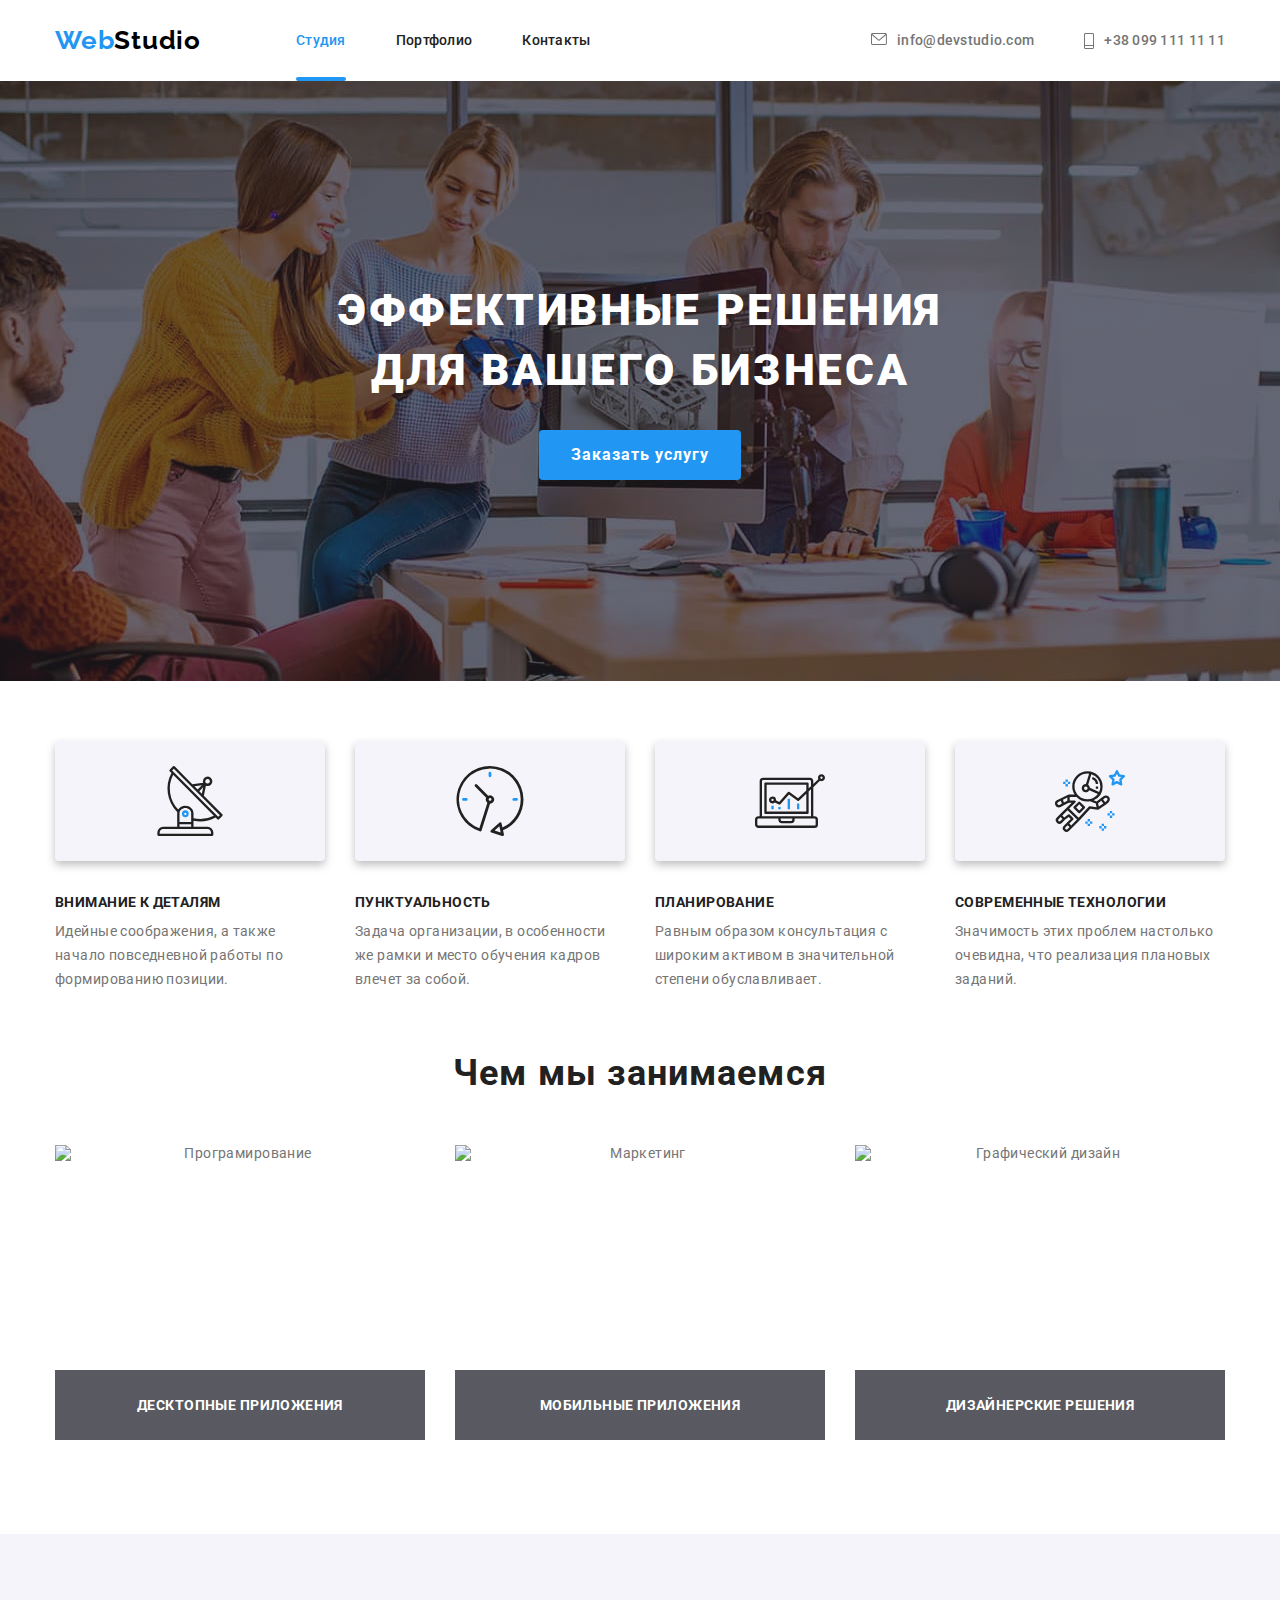
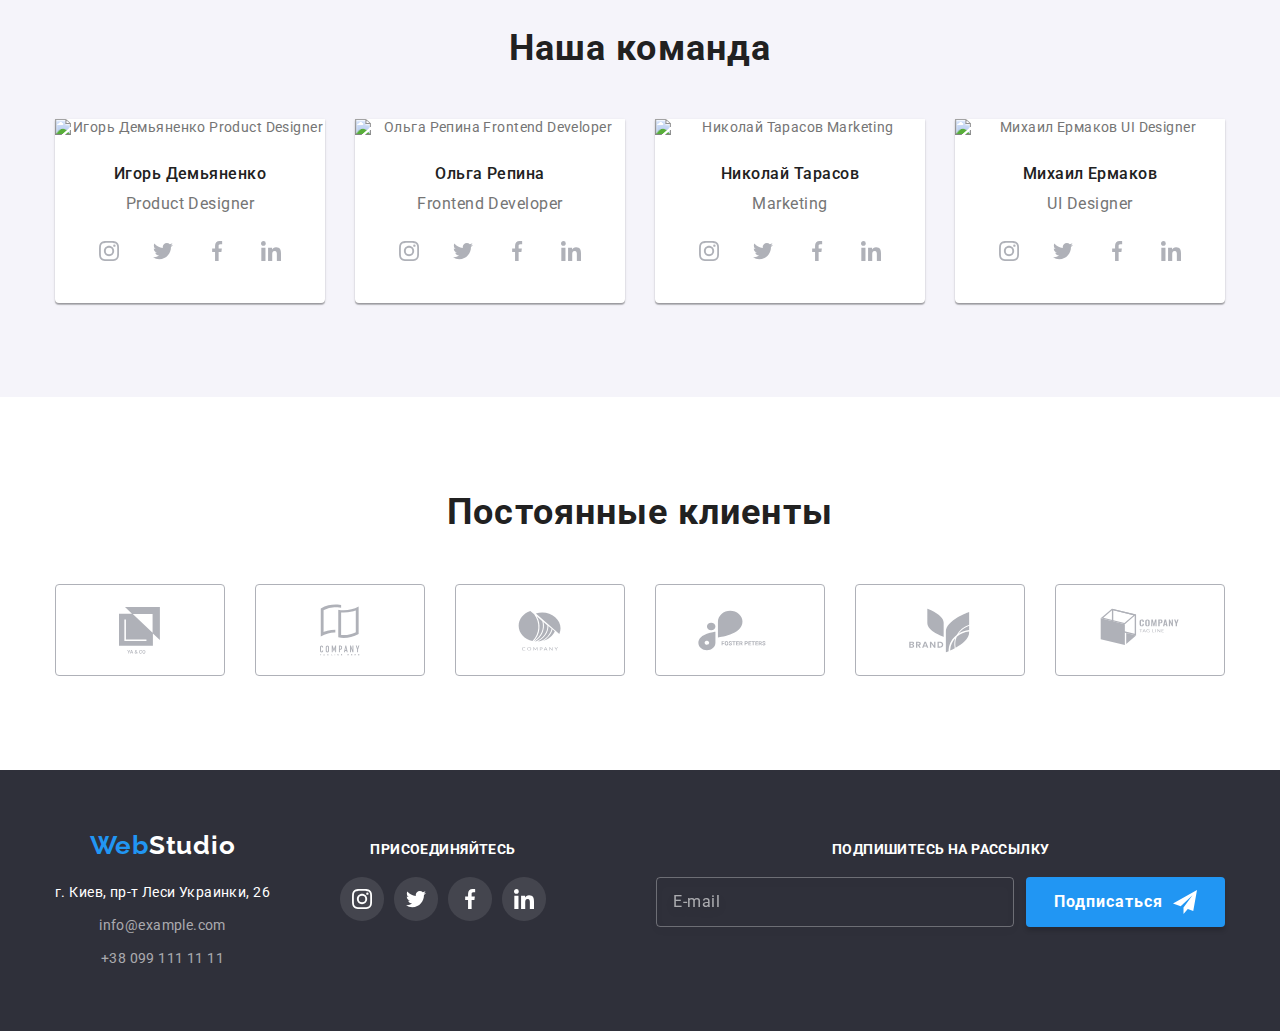
==== commit e8ada329: "add-response-img" ====
--- a/index.html
+++ b/index.html
@@ -57,7 +57,7 @@
 
         
         <div class="page-header-mobile-menu" data-menu>
-              <div class="page-header-mobile-menu-container container">
+              <div class="page-header-mobile-menu-container">
                 <div class="page-header-mobile-menu-top">
  <button type="button" 
         class="page-header-menu__button-close" data-menu-close>
@@ -159,26 +159,26 @@
 <ul class="list activites__list">
         <li class="activites__item">
             <img srcset="
-           ./images/box1-370.jpg 1x,
-            ./images/box1-740.jpg 2x
+           ./images/desktop/box1-370.jpg 1x,
+            ./images/desktop/box1-740.jpg 2x
            "
-            src="./images/box1-370.jpg" width="370" height="295" alt="Програмирование">
+            src="./images/desktop/box1-370.jpg" width="370" height="295" alt="Програмирование">
      <p class="activites__text">Десктопные приложения</p>
         </li>
         <li class="activites__item">
            <img srcset="
-           ./images/box2-370.jpg 1x,
-            ./images/box2-740.jpg 2x
+           ./images/desktop/box2-370.jpg 1x,
+            ./images/desktop/box2-740.jpg 2x
            "
-           src="./images/box2-370.jpg" width="370" alt="Маркетинг">
+           src="./images/desktop/box2-370.jpg" width="370" alt="Маркетинг">
         <p class="activites__text">Мобильные приложения</p>
         </li>
         <li class="activites__item">
             <img srcset="
-           ./images/box3-370.jpg 1x,
-            ./images/box3-740.jpg 2x
+           ./images/desktop/box3-370.jpg 1x,
+            ./images/desktop/box3-740.jpg 2x
            "
-            src="./images/box3-370.jpg" width="370" height="295" alt="Графический дизайн">
+            src="./images/desktop/box3-370.jpg" width="370" height="295" alt="Графический дизайн">
         <p class="activites__text">Дизайнерские решения</p>
         </li>
 </ul>
@@ -191,7 +191,31 @@
         <h2 class="crew__title">Наша команда</h2>
     <ul class=" crew__list list">
         <li class="crew__item"> 
-            <img src="./images/crew1-270.jpg" width="270" alt="Игорь Демьяненко Product Designer">
+            <picture>
+                <source
+                srcset="
+                ./images/desktop/crew1-270 1x,
+                ./images/desktop/crew1-540 2x
+                "
+                media="(min-width: 1200)"
+                />
+                <source
+                srcset="
+                ./images/tablet/crew1-354 1x,
+                ./images/tablet/crew1-708 2x
+                "
+                media="(min-width: 768)"
+                />
+                <source
+                srcset="
+                ./images/phone/crew1-450 1x,
+                ./images/phone/crew1-900 2x
+                "
+                media="(max-width: 767)"
+                />
+                <img src="./images/desktop/crew1-270.jpg" alt="Игорь Демьяненко Product Designer">
+            </picture>
+            
             <div class="crew__content">
             <h3 class="crew__name">Игорь Демьяненко</h3> 
             <p class="crew__text">Product Designer</p>
@@ -225,7 +249,30 @@
         
 
         <li class="crew__item">
-            <img src="./images/crew2-270.jpg" width="270" alt="Ольга Репина Frontend Developer">
+            <picture>
+                <source
+                srcset="
+                ./images/desktop/crew2-270 1x,
+                ./images/desktop/crew2-540 2x
+                "
+                media="(min-width: 1200)"
+                />
+                <source
+                srcset="
+                ./images/tablet/crew2-354 1x,
+                ./images/tablet/crew2-708 2x
+                "
+                media="(min-width: 768)"
+                />
+                <source
+                srcset="
+                ./images/phone/crew2-450 1x,
+                ./images/phone/crew2-900 2x
+                "
+                media="(max-width: 767)"
+                />
+                <img src="./images/desktop/crew2-270.jpg" alt="Ольга Репина Frontend Developer">
+            </picture>
             <div class="crew__content">
             <h3 class="crew__name">Ольга Репина</h3>
             <p class="crew__text">Frontend Developer</p>
@@ -259,7 +306,30 @@
         </li>
 
         <li class="crew__item">
-            <img src="./images/crew3-270.jpg" width="270" alt="Николай Тарасов Marketing ">
+            <picture>
+                <source
+                srcset="
+                ./images/desktop/crew3-270 1x,
+                ./images/desktop/crew3-540 2x
+                "
+                media="(min-width: 1200)"
+                />
+                <source
+                srcset="
+                ./images/tablet/crew3-354 1x,
+                ./images/tablet/crew3-708 2x
+                "
+                media="(min-width: 768)"
+                />
+                <source
+                srcset="
+                ./images/phone/crew3-450 1x,
+                ./images/phone/crew3-900 2x
+                "
+                media="(max-width: 767)"
+                />
+                <img src="./images/desktop/crew3-270.jpg" alt="Николай Тарасов Marketing">
+            </picture>
             <div class="crew__content">
                 <h3 class="crew__name">Николай Тарасов</h3>
                 <p class="crew__text">Marketing</p>
@@ -293,7 +363,30 @@
         </li>
         
         <li class="crew__item">
-            <img src="./images/crew4-270.jpg" width="270" alt="Михаил Ермаков UI Designer">
+            <picture>
+                <source
+                srcset="
+                ./images/desktop/crew4-270 1x,
+                ./images/desktop/crew4-540 2x
+                "
+                media="(min-width: 1200)"
+                />
+                <source
+                srcset="
+                ./images/tablet/crew4-354 1x,
+                ./images/tablet/crew4-708 2x
+                "
+                media="(min-width: 768)"
+                />
+                <source
+                srcset="
+                ./images/phone/crew4-450 1x,
+                ./images/phone/crew4-900 2x
+                "
+                media="(max-width: 767)"
+                />
+                <img src="./images/desktop/crew4-270.jpg" alt="Михаил Ермаков UI Designer">
+            </picture>
             <div class="crew__content">
                 <h3 class="crew__name">Михаил Ермаков</h3>
                 <p class="crew__text">UI Designer</p>
--- a/css/main.min.css
+++ b/css/main.min.css
@@ -1 +1 @@
-.visually-hidden{position:absolute;width:1px;height:1px;margin:-1px;border:0;padding:0;white-space:nowrap;-webkit-clip-path:inset(100%);clip-path:inset(100%);clip:rect(0 0 0 0);overflow:hidden}img{display:block;max-width:100%;height:auto}.list{padding:0;margin:0;list-style:none}h1,h2,h3,h4,h5,h6,p{margin-top:0;margin-bottom:0}.container{margin-left:auto;margin-right:auto;padding-left:15px;padding-right:15px}@media screen and (min-width: 480px){.container{width:480px}}@media screen and (min-width: 768px){.container{width:768px}}@media screen and (min-width: 1200px){.container{width:1200px}}body{background-color:#fff;color:#757575;font-family:"Roboto","sans-serif";font-size:14px;letter-spacing:.03em}body.modal-open{overflow:hidden}.page-header{border-bottom:1px solid #ececec}.page-header--none-border{border-bottom:0}.page-header-main-nav{display:-webkit-box;display:-ms-flexbox;display:flex;-webkit-box-align:center;-ms-flex-align:center;align-items:center}.page-header__logo{display:-webkit-box;display:-ms-flexbox;display:flex;-webkit-box-pack:center;-ms-flex-pack:center;justify-content:center;-webkit-box-align:center;-ms-flex-align:center;align-items:center;padding-top:16px;padding-bottom:16px;color:#000;text-decoration:none;font-family:Raleway;font-style:normal;font-weight:700;font-size:26px;line-height:1.2;letter-spacing:.03em;-webkit-transition-property:color;transition-property:color;-webkit-transition-duration:250ms;transition-duration:250ms;-webkit-transition-timing-function:cubic-bezier(0.4, 0, 0.2, 1);transition-timing-function:cubic-bezier(0.4, 0, 0.2, 1)}.page-header__logo--color{color:#2196f3}.page-header__logo:hover,.page-header__logo:focus{color:#2196f3}@media screen and (min-width: 768px){.page-header__logo{padding-top:25px;padding-bottom:25px;margin-right:88px}}@media screen and (min-width: 1200px){.page-header__logo{margin-right:95px}}.page-header-site-nav{display:none}@media screen and (min-width: 768px){.page-header-site-nav{display:-webkit-box;display:-ms-flexbox;display:flex}}.page-header-site-nav__list{display:-webkit-box;display:-ms-flexbox;display:flex;-webkit-box-align:center;-ms-flex-align:center;align-items:center}.page-header-site-nav__item{margin-right:50px}.page-header-site-nav__item:last-child{margin-right:0}.page-header-site-nav__link{display:block;color:#212121;font-family:"Roboto";font-style:normal;text-decoration:none;font-weight:500;font-size:14px;line-height:1.14;letter-spacing:.02em;-webkit-transition-property:color;transition-property:color;-webkit-transition-duration:250ms;transition-duration:250ms;-webkit-transition-timing-function:cubic-bezier(0.4, 0, 0.2, 1);transition-timing-function:cubic-bezier(0.4, 0, 0.2, 1)}.page-header-site-nav__link:hover,.page-header-site-nav__link:focus{color:#2196f3}.page-header-site-nav__link--current{position:relative;font-family:"Roboto";font-style:normal;color:#2196f3;font-weight:500;font-size:14px;line-height:1.14;letter-spacing:.02em;text-decoration:none;display:block;padding-top:32px;padding-bottom:32px}.page-header-site-nav__link--current::after{position:absolute;content:"";left:0;bottom:0;width:100%;height:4px;border-radius:2px;background-color:#2196f3}.page-header-site-nav-contacts__list{display:none}@media screen and (min-width: 768px){.page-header-site-nav-contacts__list{display:block;margin-left:auto}}@media screen and (min-width: 1200px){.page-header-site-nav-contacts__list{display:-webkit-box;display:-ms-flexbox;display:flex;-webkit-box-align:center;-ms-flex-align:center;align-items:center;-webkit-box-pack:center;-ms-flex-pack:center;justify-content:center}}@media screen and (min-width: 768px){.page-header-site-nav-contacts__item{margin-bottom:10px}.page-header-site-nav-contacts__item:last-child{margin-bottom:0}}@media screen and (min-width: 1200px){.page-header-site-nav-contacts__item{margin-right:50px;margin-bottom:0}.page-header-site-nav-contacts__item:last-child{margin-right:0}}.page-header-site-nav__icon{margin-right:10px;fill:currentColor}.page-header-site-nav-contacts__link{color:#757575;font-family:"Roboto";color:#757575;text-decoration:none;font-weight:500;font-size:12px;line-height:1.16;letter-spacing:.02em;display:-webkit-box;display:-ms-flexbox;display:flex;-webkit-transition-property:color;transition-property:color;-webkit-transition-duration:250ms;transition-duration:250ms;-webkit-transition-timing-function:cubic-bezier(0.4, 0, 0.2, 1);transition-timing-function:cubic-bezier(0.4, 0, 0.2, 1)}.page-header-site-nav-contacts__link:hover,.page-header-site-nav-contacts__link:focus{color:#2196f3}@media screen and (min-width: 1200px){.page-header-site-nav-contacts__link{font-size:14px;line-height:1.14}}.page-header-menu__button-open{cursor:pointer;display:block;margin-left:auto;padding:0;border:none;background-color:rgba(0,0,0,0);-webkit-transition-property:fill;transition-property:fill;-webkit-transition-duration:250ms;transition-duration:250ms;-webkit-transition-timing-function:cubic-bezier(0.4, 0, 0.2, 1);transition-timing-function:cubic-bezier(0.4, 0, 0.2, 1)}.page-header-menu__button-open:hover,.page-header-menu__button-open:focus{fill:#2196f3}@media screen and (min-width: 768px){.page-header-menu__button-open{display:none}}.page-header-mobile-menu{display:none;position:fixed;top:0;left:0;width:100vw;height:100vh;padding-top:10px;padding-bottom:48px;padding-left:40px;background-color:#fff}.page-header-mobile-menu.is-open{display:block;z-index:2}@media screen and (min-width: 768px){.page-header-mobile-menu.is-open{display:none}}.page-header-mobile-menu .page-header-mobile-menu-container{display:-webkit-box;display:-ms-flexbox;display:flex;-webkit-box-orient:vertical;-webkit-box-direction:normal;-ms-flex-direction:column;flex-direction:column;height:100%;-webkit-box-pack:justify;-ms-flex-pack:justify;justify-content:space-between;overflow:auto}.page-header-menu__button-close{cursor:pointer;display:block;margin-left:auto;margin-right:35px;padding:0;border:none;background-color:rgba(0,0,0,0);-webkit-transition-property:fill;transition-property:fill;-webkit-transition-duration:250ms;transition-duration:250ms;-webkit-transition-timing-function:cubic-bezier(0.4, 0, 0.2, 1);transition-timing-function:cubic-bezier(0.4, 0, 0.2, 1)}.page-header-menu__button-close:hover,.page-header-menu__button-close:focus{fill:#2196f3}@media screen and (min-width: 768px){.page-header-menu__button-close{display:none}}.page-header-mobile-site-nav__list{margin-bottom:100px}.page-header-mobile-site-nav__item{margin-bottom:32px}.page-header-mobile-site-nav__item:last-child{margin-bottom:0}.page-header-mobile-site-nav__link{display:block;color:#212121;font-family:"Roboto";font-style:normal;text-decoration:none;font-weight:500;font-size:40px;line-height:1.17;letter-spacing:.02em;-webkit-transition-property:color;transition-property:color;-webkit-transition-duration:250ms;transition-duration:250ms;-webkit-transition-timing-function:cubic-bezier(0.4, 0, 0.2, 1);transition-timing-function:cubic-bezier(0.4, 0, 0.2, 1)}.page-header-mobile-site-nav__link:hover,.page-header-mobile-site-nav__link:focus{color:#2196f3}.page-header-mobile-site-nav__link--current{position:relative;font-family:"Roboto";font-style:normal;color:#2196f3;font-weight:500;font-size:40px;line-height:1.17;letter-spacing:.02em;letter-spacing:.02em;text-decoration:none;display:block}.page-header-mobile-site-nav-contacts__list{margin-bottom:64px}@media screen and (min-width: 768px){.page-header-mobile-site-nav-contacts__list{display:none}}.page-header-mobile-site-nav-contacts__item{margin-bottom:32px}.page-header-mobile-site-nav-contacts__item:last-child{margin-bottom:0}.page-header-mobile-site-nav-contacts__link{color:#757575;font-family:"Roboto";font-style:normal;color:#757575;text-decoration:none;font-weight:500;font-size:24px;line-height:1.16;letter-spacing:.02em;-webkit-transition-property:color;transition-property:color;-webkit-transition-duration:250ms;transition-duration:250ms;-webkit-transition-timing-function:cubic-bezier(0.4, 0, 0.2, 1);transition-timing-function:cubic-bezier(0.4, 0, 0.2, 1)}.page-header-mobile-site-nav-contacts__link:hover,.page-header-mobile-site-nav-contacts__link:focus{color:#2196f3}.page-header-mobile-site-nav-contacts__link--phone{color:#2196f3;text-decoration:none;font-weight:500;font-size:34px;line-height:1.17;letter-spacing:.02em}.page-header-mobile-site-nav-socials__list{display:-webkit-box;display:-ms-flexbox;display:flex}@media screen and (min-width: 768px){.page-header-mobile-site-nav-socials__list{display:none}}.page-header-mobile-site-nav-socials__item{margin-right:10px}.page-header-mobile-site-nav-socials__item::after{content:"";margin-left:10px;border-right:1px solid rgba(33,33,33,.2)}.page-header-mobile-site-nav-socials__item:last-child{margin-right:0}.page-header-mobile-site-nav-socials__item:last-child::after{border-right:0;margin-left:0}.page-header-mobile-site-nav-socials__link{color:#2196f3;text-decoration:none;font-family:"Roboto";font-style:normal;font-weight:500;font-size:18px;line-height:1.22;letter-spacing:.02em}.hero{background-color:#2f303a;background-image:-webkit-gradient(linear, left top, right top, from(rgba(47, 48, 58, 0.4)), to(rgba(47, 48, 58, 0.4))),url(../images/hero.jpg);background-image:linear-gradient(to right, rgba(47, 48, 58, 0.4), rgba(47, 48, 58, 0.4)),url(../images/hero.jpg);background-position:center;text-align:center;padding-top:200px;padding-bottom:200px;height:600px;max-width:1600px;margin-left:auto;margin-right:auto;background-size:cover;background-repeat:no-repeat}.hero__title{margin-bottom:30px;color:#fff;font-family:"Roboto";font-style:normal;font-weight:900;font-size:44px;line-height:1.35;letter-spacing:.06em;text-transform:uppercase}.hero__button{color:#fff;background-color:#2196f3;font-family:"Roboto";font-weight:700;font-size:16px;line-height:1.88;padding:10px 32px;border-radius:4px;min-width:200px;display:inline-block;text-align:center;letter-spacing:.06em;cursor:pointer;border:none;-webkit-transition-property:background-color;transition-property:background-color;-webkit-transition-duration:250ms;transition-duration:250ms;-webkit-transition-timing-function:cubic-bezier(0.4, 0, 0.2, 1);transition-timing-function:cubic-bezier(0.4, 0, 0.2, 1)}.hero__button:hover,.hero__button:focus{background-color:#188ce8}.features{padding-top:60px;padding-bottom:60px}@media screen and (min-width: 768px){.features__list{display:-webkit-box;display:-ms-flexbox;display:flex;-ms-flex-wrap:wrap;flex-wrap:wrap;margin:-15px}}.features__item{text-align:center}@media screen and (min-width: 768px){.features__item{text-align:left;width:calc((100% - 60px)/2);margin:15px}}@media screen and (min-width: 1200px){.features__item{text-align:left;width:calc((100% - 120px)/4)}}@media screen and (min-width: 1200px)and (max-width: 767px){.features__item:not(:last-child){margin-bottom:30px}}.features__title{margin-bottom:10px;color:#212121;font-family:"Roboto";font-style:normal;font-weight:700;font-size:14px;line-height:1.15;letter-spacing:.03em;text-transform:uppercase}.features__icon{background-color:#f5f4fa;height:120px;width:100%;margin-bottom:30px;border-radius:4px;-webkit-filter:drop-shadow(0px 4px 4px rgba(0, 0, 0, 0.25));filter:drop-shadow(0px 4px 4px rgba(0, 0, 0, 0.25))}.features__text{font-size:14px;line-height:1.7;letter-spacing:.03em}.activites{padding-bottom:94px;text-align:center}@media screen and (max-width: 1199px){.activites{display:none}}.activites__list{display:-webkit-box;display:-ms-flexbox;display:flex}.activites__item{position:relative;margin-right:30px}.activites__item:last-child{margin-right:0}.activites__title{margin-bottom:50px;font-family:"Roboto";font-style:normal;color:#212121;font-weight:700;font-size:36px;line-height:1.2;letter-spacing:.03em}.activites__text{color:#fff;font-weight:700;line-height:1.15;text-align:center;text-transform:uppercase;position:absolute;bottom:0;display:-webkit-box;display:-ms-flexbox;display:flex;-webkit-box-pack:center;-ms-flex-pack:center;justify-content:center;-webkit-box-align:center;-ms-flex-align:center;align-items:center;margin:0;padding:0;height:70px;width:100%;background-image:-webkit-gradient(linear, left top, left bottom, from(rgba(47, 48, 58, 0.8)), to(rgba(47, 48, 58, 0.8)));background-image:linear-gradient(rgba(47, 48, 58, 0.8), rgba(47, 48, 58, 0.8))}.crew{background-color:#f5f4fa;padding-top:94px;padding-bottom:94px;text-align:center}@media screen and (min-width: 768px){.crew__list{display:-webkit-box;display:-ms-flexbox;display:flex;-ms-flex-wrap:wrap;flex-wrap:wrap;margin:-15px}}.crew__item{background-color:#fff;-webkit-box-shadow:0px 1px 3px rgba(0,0,0,.12),0px 1px 1px rgba(0,0,0,.14),0px 2px 1px rgba(0,0,0,.2);box-shadow:0px 1px 3px rgba(0,0,0,.12),0px 1px 1px rgba(0,0,0,.14),0px 2px 1px rgba(0,0,0,.2);border-radius:0px 0px 4px 4px}@media screen and (max-width: 767px){.crew__item{margin-bottom:30px}.crew__item:last-child{margin-bottom:0}}@media screen and (min-width: 768px){.crew__item{width:calc((100% - 60px)/2);margin:15px}}@media screen and (min-width: 1200px){.crew__item{width:calc((100% - 120px)/4);margin:15px}}.crew__title{margin-bottom:50px;color:#212121;font-family:"Roboto";font-style:normal;font-weight:700;font-size:36px;line-height:1.15;letter-spacing:.03em}.crew__content{padding-bottom:30px;padding-top:30px}.crew__name{margin-bottom:10px;color:#212121;font-family:"Roboto";font-style:normal;font-weight:500;font-size:16px;line-height:1,2;letter-spacing:.03em}.crew__text{font-size:16px;line-height:1.2;letter-spacing:.03em;margin-bottom:16px}.crew__link__list{display:-webkit-box;display:-ms-flexbox;display:flex;-webkit-box-pack:center;-ms-flex-pack:center;justify-content:center}.crew__link__item{margin-right:10px}.crew__link__item:last-child{margin-right:0}.crew__link{display:-webkit-box;display:-ms-flexbox;display:flex;color:#afb1b8;width:44px;height:44px;border-radius:50%;-webkit-box-pack:center;-ms-flex-pack:center;justify-content:center;-webkit-box-align:center;-ms-flex-align:center;align-items:center;-webkit-transition-property:background-color,color;transition-property:background-color,color;-webkit-transition-duration:250ms;transition-duration:250ms;-webkit-transition-timing-function:cubic-bezier(0.4, 0, 0.2, 1);transition-timing-function:cubic-bezier(0.4, 0, 0.2, 1)}.crew__link:hover,.crew__link:focus{background-color:#2196f3;color:#fff}.crew__icon{fill:currentColor;width:20px;height:20px}.clients{padding-top:94px;padding-bottom:94px;text-align:center}.clients__title{margin-bottom:50px;font-family:"Roboto";font-style:normal;color:#212121;font-weight:700;font-size:36px;line-height:1.2;letter-spacing:.03em}.clients__list{display:-webkit-box;display:-ms-flexbox;display:flex;-ms-flex-wrap:wrap;flex-wrap:wrap;margin:-15px}@media screen and (max-width: 767px){.clients__item{width:calc((100% - 60px)/2);margin:15px}}@media screen and (min-width: 768px){.clients__item{width:calc((100% - 90px)/3);margin:15px}}@media screen and (min-width: 1200px){.clients__item{width:calc((100% - 180px)/6);margin:15px}}.clients__link{height:92px;display:-webkit-box;display:-ms-flexbox;display:flex;-webkit-box-pack:center;-ms-flex-pack:center;justify-content:center;-webkit-box-align:center;-ms-flex-align:center;align-items:center;border:1px solid #afb1b8;border-radius:4px;color:#afb1b8;-webkit-transition-property:color,border-color;transition-property:color,border-color;-webkit-transition-duration:250ms;transition-duration:250ms;-webkit-transition-timing-function:cubic-bezier(0.4, 0, 0.2, 1);transition-timing-function:cubic-bezier(0.4, 0, 0.2, 1)}.clients__link:hover,.clients__link:focus{color:#2196f3;border-color:#2196f3}.clients__icon{fill:currentColor}.page-footer__container{text-align:center}@media screen and (min-width: 768px){.page-footer__container{display:-webkit-box;display:-ms-flexbox;display:flex;-ms-flex-wrap:wrap;flex-wrap:wrap;-webkit-box-orient:horizontal;-webkit-box-direction:normal;-ms-flex-direction:row;flex-direction:row;-webkit-box-align:baseline;-ms-flex-align:baseline;align-items:baseline;-webkit-box-pack:justify;-ms-flex-pack:justify;justify-content:space-between}}.page-footer__column{margin-bottom:60px}@media screen and (min-width: 1200px){.page-footer__column{margin-bottom:0;margin-right:70px}}.page-footer{background-color:#2f303a;padding-top:60px;padding-bottom:60px}.page-footer__logo{color:#fff;text-decoration:none;font-family:"Raleway";font-style:normal;font-weight:700;font-size:26px;line-height:1.2;letter-spacing:.03em;display:inline-block;margin-bottom:20px}.page-footer__logo--color{color:#2196f3}.page-footer__adress{color:#fff;text-decoration:none;font-family:"Roboto";font-style:normal;font-weight:400;font-size:14px;line-height:1.7;letter-spacing:.03em;display:block;-webkit-transition-property:color;transition-property:color;-webkit-transition-duration:250ms;transition-duration:250ms;-webkit-transition-timing-function:cubic-bezier(0.4, 0, 0.2, 1);transition-timing-function:cubic-bezier(0.4, 0, 0.2, 1)}.page-footer__adress:hover,.page-footer__adress:focus{color:#2196f3}.page-footer__link__item{margin-bottom:9px}.page-footer__link__item:last-child{margin-bottom:0}.page-footer__link{color:rgba(255,255,255,.6);text-decoration:none;font-family:"Roboto";font-style:normal;font-size:14px;line-height:1.7;letter-spacing:.03em;display:block;-webkit-transition-property:color;transition-property:color;-webkit-transition-duration:250ms;transition-duration:250ms;-webkit-transition-timing-function:cubic-bezier(0.4, 0, 0.2, 1);transition-timing-function:cubic-bezier(0.4, 0, 0.2, 1)}.page-footer__link:hover,.page-footer__link:focus{color:#2196f3}.page-footer-socials__text{color:#fff;font-weight:700;font-size:14px;line-height:1.15;letter-spacing:.03em;text-transform:uppercase;margin-bottom:20px}.page-footer-socials__list{display:-webkit-box;display:-ms-flexbox;display:flex;-webkit-box-pack:center;-ms-flex-pack:center;justify-content:center}.page-footer-socials__item{margin-right:10px}.page-footer-socials__item:last-child{margin-right:0}.page-footer-socials__link{width:44px;height:44px;display:-webkit-box;display:-ms-flexbox;display:flex;-webkit-box-pack:center;-ms-flex-pack:center;justify-content:center;-webkit-box-align:center;-ms-flex-align:center;align-items:center;border-radius:50%;color:#fff;background-image:-webkit-gradient(linear, left top, right top, from(rgba(255, 255, 255, 0.1)), to(rgba(255, 255, 255, 0.1)));background-image:linear-gradient(to right, rgba(255, 255, 255, 0.1), rgba(255, 255, 255, 0.1));-webkit-transition-property:background-color;transition-property:background-color;-webkit-transition-duration:250ms;transition-duration:250ms;-webkit-transition-timing-function:cubic-bezier(0.4, 0, 0.2, 1);transition-timing-function:cubic-bezier(0.4, 0, 0.2, 1)}.page-footer-socials__link:hover,.page-footer-socials__link:focus{background-color:#2196f3}.page-footer-socials__icon{width:20px;height:20px;fill:currentColor}.page-footer-form__column{margin-right:auto;margin-left:auto}@media screen and (min-width: 1200px){.page-footer-form__column{margin-right:0;margin-left:auto}}.page-footer-form__text{color:#fff;font-weight:700;font-size:14px;line-height:1.15;letter-spacing:.03em;text-transform:uppercase;margin-bottom:20px}.page-footer__field{display:-webkit-box;display:-ms-flexbox;display:flex;-webkit-box-orient:vertical;-webkit-box-direction:normal;-ms-flex-direction:column;flex-direction:column;-webkit-box-align:center;-ms-flex-align:center;align-items:center}@media screen and (min-width: 1200px){.page-footer__field{-webkit-box-orient:horizontal;-webkit-box-direction:normal;-ms-flex-direction:row;flex-direction:row}}.page-footer__input{color:#fff;background-color:inherit;border:1px solid rgba(255,255,255,.3);border-radius:4px;-webkit-filter:drop-shadow(0px 4px 4px rgba(0, 0, 0, 0.15));filter:drop-shadow(0px 4px 4px rgba(0, 0, 0, 0.15));width:450px;height:50px;margin-bottom:20px;padding:0 0 0 16px;outline:none;-webkit-transition-property:border-color;transition-property:border-color;-webkit-transition-duration:250ms;transition-duration:250ms;-webkit-transition-timing-function:cubic-bezier(0.4, 0, 0.2, 1);transition-timing-function:cubic-bezier(0.4, 0, 0.2, 1)}@media screen and (min-width: 1200px){.page-footer__input{width:358px;margin-bottom:0;margin-right:12px}}.page-footer__input:hover,.page-footer__input:focus{border:1px solid #2196f3}.page-footer__input::-webkit-input-placeholder{font-size:16px;line-height:1.25;letter-spacing:.03em;color:rgba(255,255,255,.6)}.page-footer__input::-moz-placeholder{font-size:16px;line-height:1.25;letter-spacing:.03em;color:rgba(255,255,255,.6)}.page-footer__input:-ms-input-placeholder{font-size:16px;line-height:1.25;letter-spacing:.03em;color:rgba(255,255,255,.6)}.page-footer__input::-ms-input-placeholder{font-size:16px;line-height:1.25;letter-spacing:.03em;color:rgba(255,255,255,.6)}.page-footer__input::placeholder{font-size:16px;line-height:1.25;letter-spacing:.03em;color:rgba(255,255,255,.6)}.page-footer__submit-button{font-family:"Roboto";font-style:normal;font-weight:700;font-size:16px;line-height:1.87;letter-spacing:.06em;color:#fff;display:-webkit-box;display:-ms-flexbox;display:flex;-webkit-box-pack:center;-ms-flex-pack:center;justify-content:center;-webkit-box-align:center;-ms-flex-align:center;align-items:center;text-align:center;padding:10px 28px;cursor:pointer;background-color:#2196f3;border:none;-webkit-box-shadow:0px 4px 4px rgba(0,0,0,.15);box-shadow:0px 4px 4px rgba(0,0,0,.15);border-radius:4px;-webkit-transition-property:background-color;transition-property:background-color;-webkit-transition-duration:250ms;transition-duration:250ms;-webkit-transition-timing-function:cubic-bezier(0.4, 0, 0.2, 1);transition-timing-function:cubic-bezier(0.4, 0, 0.2, 1)}.page-footer__submit-button:hover,.page-footer__submit-button:focus{background-color:#188ce8}.page-footer__button__icon{margin-left:10px}.backdrop{position:fixed;top:0;left:0;width:100%;height:100%;background-color:rgba(0,0,0,.2);opacity:1;-webkit-transition:250ms cubic-bezier(0.4, 0, 0.2, 1);transition:250ms cubic-bezier(0.4, 0, 0.2, 1);overflow-y:scroll}.backdrop.is-hidden{opacity:0;pointer-events:none}.backdrop.is-hidden .modal{-webkit-transform:translate(-50%, -50%) scale(0.9);transform:translate(-50%, -50%) scale(0.9)}.modal{width:450px;height:609px;position:absolute;top:50%;left:50%;-webkit-transform:translate(-50%, -50%);transform:translate(-50%, -50%);background-color:#fff;border-radius:4px;-webkit-box-shadow:0px 1px 3px rgba(0,0,0,.12),0px 1px 1px rgba(0,0,0,.14),0px 2px 1px rgba(0,0,0,.2);box-shadow:0px 1px 3px rgba(0,0,0,.12),0px 1px 1px rgba(0,0,0,.14),0px 2px 1px rgba(0,0,0,.2);-webkit-transition:250ms cubic-bezier(0.4, 0, 0.2, 1);transition:250ms cubic-bezier(0.4, 0, 0.2, 1);padding:40px}@media(min-width: 1200px){.modal{width:528px;height:581px}}.modal__icon{width:18px;height:18px;fill:currentColor}.modal__button{position:fixed;top:0;right:0;display:-webkit-box;display:-ms-flexbox;display:flex;-webkit-box-align:center;-ms-flex-align:center;align-items:center;-webkit-box-pack:center;-ms-flex-pack:center;justify-content:center;margin-top:8px;margin-right:8px;width:30px;height:30px;border-radius:50%;border:1px solid rgba(0,0,0,.1);background-color:var(--primary-bg-color);cursor:pointer;color:#000;-webkit-transition-property:color;transition-property:color;-webkit-transition-duration:250ms;transition-duration:250ms;-webkit-transition-timing-function:cubic-bezier(0.4, 0, 0.2, 1);transition-timing-function:cubic-bezier(0.4, 0, 0.2, 1)}.modal__button:hover,.modal__button:focus{color:#2196f3}.modal-form{width:370px}@media(min-width: 1200px){.modal-form{width:448px}}.modal__text{text-align:center;font-weight:700;font-size:20px;line-height:1.15;letter-spacing:.03em;color:#212121;margin-bottom:12px}.modal-form__field{display:-webkit-box;display:-ms-flexbox;display:flex;-webkit-box-orient:vertical;-webkit-box-direction:normal;-ms-flex-direction:column;flex-direction:column;position:relative;text-align:start;margin-bottom:10px;-webkit-transition-property:border-color;transition-property:border-color;-webkit-transition-duration:250ms;transition-duration:250ms;-webkit-transition-timing-function:cubic-bezier(0.4, 0, 0.2, 1);transition-timing-function:cubic-bezier(0.4, 0, 0.2, 1);margin-bottom:10px}.modal-form__field:last-child{margin-bottom:0}.modal-form__label{margin-bottom:4px;font-size:12px;line-height:1.15;letter-spacing:.01em}.modal-form__input{padding-left:30px;border:1px solid rgba(33,33,33,.2);border-radius:4px;height:40px;outline:none;-webkit-transition-property:border-color;transition-property:border-color;-webkit-transition-duration:250ms;transition-duration:250ms;-webkit-transition-timing-function:cubic-bezier(0.4, 0, 0.2, 1);transition-timing-function:cubic-bezier(0.4, 0, 0.2, 1)}.modal-form__input .modal-form__field:focus-within,.modal-form__field:hover .modal-form__input{border:1px solid #2196f3;color:#2196f3}.modal-form__icon{color:#212121;position:absolute;width:18px;height:18px;top:50%;left:12px;fill:currentColor;-webkit-transition-property:fill;transition-property:fill;-webkit-transition-duration:250ms;transition-duration:250ms;-webkit-transition-timing-function:cubic-bezier(0.4, 0, 0.2, 1);transition-timing-function:cubic-bezier(0.4, 0, 0.2, 1)}.modal-form__icon .modal-form__field:focus-within,.modal-form__field:hover .modal-form__icon{fill:#2196f3}.modal-textarea__field{display:-webkit-box;display:-ms-flexbox;display:flex;-webkit-box-orient:vertical;-webkit-box-direction:normal;-ms-flex-direction:column;flex-direction:column;margin-top:10px;margin-bottom:20px}.modal-textarea__label{margin-bottom:4px;font-size:12px;line-height:1.15;letter-spacing:.01em}.modal-textarea-comment{border:1px solid rgba(33,33,33,.2);border-radius:4px;height:120px;resize:none;padding:12px 16px;outline:none;-webkit-transition-property:border-color;transition-property:border-color;-webkit-transition-duration:250ms;transition-duration:250ms;-webkit-transition-timing-function:cubic-bezier(0.4, 0, 0.2, 1);transition-timing-function:cubic-bezier(0.4, 0, 0.2, 1)}.modal-textarea-comment:hover,.modal-textarea-comment:focus{border-color:#2196f3;color:#2196f3}.modal-textarea-comment::-webkit-input-placeholder{color:rgba(117,117,117,.5);font-size:12px;line-height:1.15;letter-spacing:.01em}.modal-textarea-comment::-moz-placeholder{color:rgba(117,117,117,.5);font-size:12px;line-height:1.15;letter-spacing:.01em}.modal-textarea-comment:-ms-input-placeholder{color:rgba(117,117,117,.5);font-size:12px;line-height:1.15;letter-spacing:.01em}.modal-textarea-comment::-ms-input-placeholder{color:rgba(117,117,117,.5);font-size:12px;line-height:1.15;letter-spacing:.01em}.modal-textarea-comment::placeholder{color:rgba(117,117,117,.5);font-size:12px;line-height:1.15;letter-spacing:.01em}.modal-checkbox__field{display:-webkit-box;display:-ms-flexbox;display:flex;-webkit-box-align:center;-ms-flex-align:center;align-items:center;-webkit-box-pack:center;-ms-flex-pack:center;justify-content:center;margin-bottom:30px;font-size:1.71;line-height:24px;letter-spacing:.03em}.modal-checkbox__input{position:absolute;width:1px;height:1px;margin:-1px;border:0;padding:0;clip:rect(0 0 0 0);overflow:hidden}.modal-checkbox__input:checked+.modal-checkbox__icon{border-color:#2196f3;background-color:#2196f3;background-origin:border-box}.modal-checkbox__label{font-size:12px;line-height:1.16;letter-spacing:.03em;margin-left:8px}@media(min-width: 1200px){.modal-checkbox__label{font-size:14px;line-height:1.71;letter-spacing:.03em}}.modal-checkbox__icon{width:16px;height:15px;border:2px solid #212121;border-radius:4px;-webkit-transition-property:border-color color;transition-property:border-color color;-webkit-transition-duration:250ms;transition-duration:250ms;-webkit-transition-timing-function:cubic-bezier(0.4, 0, 0.2, 1);transition-timing-function:cubic-bezier(0.4, 0, 0.2, 1)}.modal-checkbox__link{font-family:"Roboto";font-style:normal;font-weight:400;font-size:12px;line-height:1.16;letter-spacing:.03em;-webkit-text-decoration-line:underline;text-decoration-line:underline;color:#2196f3}@media(min-width: 1200px){.modal-checkbox__link{font-size:14px;line-height:1.71;letter-spacing:.03em}}.modal__submit-button{font-family:"Roboto";font-style:normal;font-weight:700;font-size:16px;line-height:1.87;display:-webkit-box;display:-ms-flexbox;display:flex;-webkit-box-align:center;-ms-flex-align:center;align-items:center;-webkit-box-pack:center;-ms-flex-pack:center;justify-content:center;letter-spacing:.06em;margin-left:auto;margin-right:auto;color:#fff;background-color:#2196f3;border:none;padding:10px 55px;-webkit-box-shadow:0px 4px 4px rgba(0,0,0,.15);box-shadow:0px 4px 4px rgba(0,0,0,.15);border-radius:4px;cursor:pointer;-webkit-transition-property:background-color;transition-property:background-color;-webkit-transition-duration:250ms;transition-duration:250ms;-webkit-transition-timing-function:cubic-bezier(0.4, 0, 0.2, 1);transition-timing-function:cubic-bezier(0.4, 0, 0.2, 1)}.modal__submit-button:hover,.modal__submit-button:focus{background-color:#188ce8}.portfolio{padding-top:94px;padding-bottom:94px}.portfolio-button__list{display:-webkit-box;display:-ms-flexbox;display:flex;-ms-flex-wrap:wrap;flex-wrap:wrap;margin-bottom:35px}@media screen and (min-width: 768px){.portfolio-button__list{-ms-flex-wrap:nowrap;flex-wrap:nowrap;-webkit-box-pack:center;-ms-flex-pack:center;justify-content:center}}.portfolio-button__item{margin-right:8px;margin-bottom:15px}.portfolio-button__item:last-child{margin-right:0}.portfolio-button{color:#212121;background-color:#f5f4fa;padding:6px 22px;border-radius:4px;border:none;font-family:"Roboto";font-style:normal;font-weight:500;font-size:16px;line-height:1.6;letter-spacing:.03em;cursor:pointer;-webkit-transition-property:color,background-color,-webkit-box-shadow,-webkit-filter;transition-property:color,background-color,-webkit-box-shadow,-webkit-filter;transition-property:box-shadow,color,background-color,filter;transition-property:box-shadow,color,background-color,filter,-webkit-box-shadow,-webkit-filter;-webkit-transition-duration:250ms;transition-duration:250ms;-webkit-transition-timing-function:cubic-bezier(0.4, 0, 0.2, 1);transition-timing-function:cubic-bezier(0.4, 0, 0.2, 1)}.portfolio-button:hover,.portfolio-button:focus{color:#fff;background-color:#2196f3;-webkit-box-shadow:0px 3px 1px rgba(0,0,0,.1),0px 1px 2px rgba(0,0,0,.08),0px 2px 2px rgba(0,0,0,.12);box-shadow:0px 3px 1px rgba(0,0,0,.1),0px 1px 2px rgba(0,0,0,.08),0px 2px 2px rgba(0,0,0,.12)}@media screen and (min-width: 768px){.card-set__list{display:-webkit-box;display:-ms-flexbox;display:flex;-ms-flex-wrap:wrap;flex-wrap:wrap;margin-left:-30px;margin-top:-30px}}.card-set__link{text-decoration:none;display:block;-webkit-transition-property:-webkit-box-shadow;transition-property:-webkit-box-shadow;transition-property:box-shadow;transition-property:box-shadow, -webkit-box-shadow;-webkit-transition-duration:250ms;transition-duration:250ms;-webkit-transition-timing-function:cubic-bezier(0.4, 0, 0.2, 1);transition-timing-function:cubic-bezier(0.4, 0, 0.2, 1)}.card-set__link:hover,.card-set__link:focus{-webkit-box-shadow:0px 1px 1px rgba(0,0,0,.12),0px 4px 4px rgba(0,0,0,.06),1px 4px 6px rgba(0,0,0,.16);box-shadow:0px 1px 1px rgba(0,0,0,.12),0px 4px 4px rgba(0,0,0,.06),1px 4px 6px rgba(0,0,0,.16)}@media screen and (min-width: 768px){.card-set__item{width:calc(50% - 30px);margin-top:30px;margin-left:30px}}@media screen and (min-width: 1200px){.card-set__item{width:calc(33.3333333333% - 30px);margin-top:30px;margin-left:30px}}.card-set__thumb{position:relative;overflow:hidden}.card-set__animation{-webkit-transform:translateY(100%);transform:translateY(100%);position:absolute;top:0;left:0;width:100%;height:100%;background-color:rgba(33,150,243,.9);-webkit-transition:250ms cubic-bezier(0.4, 0, 0.2, 1);transition:250ms cubic-bezier(0.4, 0, 0.2, 1)}.card-set__link:hover .card-set__animation{-webkit-transform:translateY(0);transform:translateY(0)}.card-set__link:focus .card-set__animation{-webkit-transform:translateY(0);transform:translateY(0)}.card-set__overlay{position:absolute;top:50%;left:50%;-webkit-transform:translate(-50%, -50%);transform:translate(-50%, -50%)}.card-set__overlay__text{color:#fff;font-size:18px;line-height:1.55;letter-spacing:.03em;min-width:322px}.card-set__content{padding:20px 18px;border-bottom:1px solid #eee;border-left:1px solid #eee;border-right:1px solid #eee}.card-set__name{color:#212121;margin-bottom:4px;font-family:"Roboto";font-style:normal;font-weight:700;font-size:18px;line-height:2;letter-spacing:.06em}.card-set__text{color:#757575;font-size:16px;line-height:1.85;letter-spacing:.03em}/*# sourceMappingURL=main.min.css.map */+.visually-hidden{position:absolute;width:1px;height:1px;margin:-1px;border:0;padding:0;white-space:nowrap;-webkit-clip-path:inset(100%);clip-path:inset(100%);clip:rect(0 0 0 0);overflow:hidden}img{display:block;max-width:100%;height:auto}.list{padding:0;margin:0;list-style:none}h1,h2,h3,h4,h5,h6,p{margin-top:0;margin-bottom:0}.container{margin-left:auto;margin-right:auto;padding-left:15px;padding-right:15px}@media screen and (min-width: 480px){.container{width:480px}}@media screen and (min-width: 768px){.container{width:768px}}@media screen and (min-width: 1200px){.container{width:1200px}}body{background-color:#fff;color:#757575;font-family:"Roboto","sans-serif";font-size:14px;letter-spacing:.03em}body.modal-open{overflow:hidden}.page-header{border-bottom:1px solid #ececec}.page-header--none-border{border-bottom:0}.page-header-main-nav{display:-webkit-box;display:-ms-flexbox;display:flex;-webkit-box-align:center;-ms-flex-align:center;align-items:center}.page-header__logo{display:-webkit-box;display:-ms-flexbox;display:flex;-webkit-box-pack:center;-ms-flex-pack:center;justify-content:center;-webkit-box-align:center;-ms-flex-align:center;align-items:center;padding-top:16px;padding-bottom:16px;color:#000;text-decoration:none;font-family:Raleway;font-style:normal;font-weight:700;font-size:26px;line-height:1.2;letter-spacing:.03em;-webkit-transition-property:color;transition-property:color;-webkit-transition-duration:250ms;transition-duration:250ms;-webkit-transition-timing-function:cubic-bezier(0.4, 0, 0.2, 1);transition-timing-function:cubic-bezier(0.4, 0, 0.2, 1)}.page-header__logo--color{color:#2196f3}.page-header__logo:hover,.page-header__logo:focus{color:#2196f3}@media screen and (min-width: 768px){.page-header__logo{padding-top:25px;padding-bottom:25px;margin-right:88px}}@media screen and (min-width: 1200px){.page-header__logo{margin-right:95px}}.page-header-site-nav{display:none}@media screen and (min-width: 768px){.page-header-site-nav{display:-webkit-box;display:-ms-flexbox;display:flex}}.page-header-site-nav__list{display:-webkit-box;display:-ms-flexbox;display:flex;-webkit-box-align:center;-ms-flex-align:center;align-items:center}.page-header-site-nav__item{margin-right:50px}.page-header-site-nav__item:last-child{margin-right:0}.page-header-site-nav__link{display:block;color:#212121;font-family:"Roboto";font-style:normal;text-decoration:none;font-weight:500;font-size:14px;line-height:1.14;letter-spacing:.02em;-webkit-transition-property:color;transition-property:color;-webkit-transition-duration:250ms;transition-duration:250ms;-webkit-transition-timing-function:cubic-bezier(0.4, 0, 0.2, 1);transition-timing-function:cubic-bezier(0.4, 0, 0.2, 1)}.page-header-site-nav__link:hover,.page-header-site-nav__link:focus{color:#2196f3}.page-header-site-nav__link--current{position:relative;font-family:"Roboto";font-style:normal;color:#2196f3;font-weight:500;font-size:14px;line-height:1.14;letter-spacing:.02em;text-decoration:none;display:block;padding-top:32px;padding-bottom:32px}.page-header-site-nav__link--current::after{position:absolute;content:"";left:0;bottom:0;width:100%;height:4px;border-radius:2px;background-color:#2196f3}.page-header-site-nav-contacts__list{display:none}@media screen and (min-width: 768px){.page-header-site-nav-contacts__list{display:block;margin-left:auto}}@media screen and (min-width: 1200px){.page-header-site-nav-contacts__list{display:-webkit-box;display:-ms-flexbox;display:flex;-webkit-box-align:center;-ms-flex-align:center;align-items:center;-webkit-box-pack:center;-ms-flex-pack:center;justify-content:center}}@media screen and (min-width: 768px){.page-header-site-nav-contacts__item{margin-bottom:10px}.page-header-site-nav-contacts__item:last-child{margin-bottom:0}}@media screen and (min-width: 1200px){.page-header-site-nav-contacts__item{margin-right:50px;margin-bottom:0}.page-header-site-nav-contacts__item:last-child{margin-right:0}}.page-header-site-nav__icon{margin-right:10px;fill:currentColor}.page-header-site-nav-contacts__link{color:#757575;font-family:"Roboto";color:#757575;text-decoration:none;font-weight:500;font-size:12px;line-height:1.16;letter-spacing:.02em;display:-webkit-box;display:-ms-flexbox;display:flex;-webkit-transition-property:color;transition-property:color;-webkit-transition-duration:250ms;transition-duration:250ms;-webkit-transition-timing-function:cubic-bezier(0.4, 0, 0.2, 1);transition-timing-function:cubic-bezier(0.4, 0, 0.2, 1)}.page-header-site-nav-contacts__link:hover,.page-header-site-nav-contacts__link:focus{color:#2196f3}@media screen and (min-width: 1200px){.page-header-site-nav-contacts__link{font-size:14px;line-height:1.14}}.page-header-menu__button-open{cursor:pointer;display:block;margin-left:auto;padding:0;border:none;background-color:rgba(0,0,0,0);-webkit-transition-property:fill;transition-property:fill;-webkit-transition-duration:250ms;transition-duration:250ms;-webkit-transition-timing-function:cubic-bezier(0.4, 0, 0.2, 1);transition-timing-function:cubic-bezier(0.4, 0, 0.2, 1)}.page-header-menu__button-open:hover,.page-header-menu__button-open:focus{fill:#2196f3}@media screen and (min-width: 768px){.page-header-menu__button-open{display:none}}.page-header-mobile-menu{display:none;position:fixed;top:0;left:0;width:100vw;height:100vh;padding-top:10px;padding-bottom:48px;padding-left:40px;padding-right:30px;background-color:#fff}.page-header-mobile-menu.is-open{display:block;z-index:2}@media screen and (min-width: 768px){.page-header-mobile-menu.is-open{display:none}}.page-header-mobile-menu .page-header-mobile-menu-container{display:-webkit-box;display:-ms-flexbox;display:flex;-webkit-box-orient:vertical;-webkit-box-direction:normal;-ms-flex-direction:column;flex-direction:column;height:100%;-webkit-box-pack:justify;-ms-flex-pack:justify;justify-content:space-between;overflow:auto}.page-header-menu__button-close{cursor:pointer;display:block;margin-left:auto;padding:0;border:none;background-color:rgba(0,0,0,0);-webkit-transition-property:fill;transition-property:fill;-webkit-transition-duration:250ms;transition-duration:250ms;-webkit-transition-timing-function:cubic-bezier(0.4, 0, 0.2, 1);transition-timing-function:cubic-bezier(0.4, 0, 0.2, 1)}.page-header-menu__button-close:hover,.page-header-menu__button-close:focus{fill:#2196f3}@media screen and (min-width: 768px){.page-header-menu__button-close{display:none}}.page-header-mobile-site-nav__list{margin-bottom:100px}.page-header-mobile-site-nav__item{margin-bottom:32px}.page-header-mobile-site-nav__item:last-child{margin-bottom:0}.page-header-mobile-site-nav__link{display:block;color:#212121;font-family:"Roboto";font-style:normal;text-decoration:none;font-weight:500;font-size:40px;line-height:1.17;letter-spacing:.02em;-webkit-transition-property:color;transition-property:color;-webkit-transition-duration:250ms;transition-duration:250ms;-webkit-transition-timing-function:cubic-bezier(0.4, 0, 0.2, 1);transition-timing-function:cubic-bezier(0.4, 0, 0.2, 1)}.page-header-mobile-site-nav__link:hover,.page-header-mobile-site-nav__link:focus{color:#2196f3}.page-header-mobile-site-nav__link--current{position:relative;font-family:"Roboto";font-style:normal;color:#2196f3;font-weight:500;font-size:40px;line-height:1.17;letter-spacing:.02em;letter-spacing:.02em;text-decoration:none;display:block}.page-header-mobile-site-nav-contacts__list{margin-bottom:64px}@media screen and (min-width: 768px){.page-header-mobile-site-nav-contacts__list{display:none}}.page-header-mobile-site-nav-contacts__item{margin-bottom:32px}.page-header-mobile-site-nav-contacts__item:last-child{margin-bottom:0}.page-header-mobile-site-nav-contacts__link{color:#757575;font-family:"Roboto";font-style:normal;color:#757575;text-decoration:none;font-weight:500;font-size:24px;line-height:1.16;letter-spacing:.02em;-webkit-transition-property:color;transition-property:color;-webkit-transition-duration:250ms;transition-duration:250ms;-webkit-transition-timing-function:cubic-bezier(0.4, 0, 0.2, 1);transition-timing-function:cubic-bezier(0.4, 0, 0.2, 1)}.page-header-mobile-site-nav-contacts__link:hover,.page-header-mobile-site-nav-contacts__link:focus{color:#2196f3}.page-header-mobile-site-nav-contacts__link--phone{color:#2196f3;text-decoration:none;font-weight:500;font-size:34px;line-height:1.17;letter-spacing:.02em}.page-header-mobile-site-nav-socials__list{display:-webkit-box;display:-ms-flexbox;display:flex}@media screen and (min-width: 768px){.page-header-mobile-site-nav-socials__list{display:none}}.page-header-mobile-site-nav-socials__item{margin-right:10px}.page-header-mobile-site-nav-socials__item::after{content:"";margin-left:10px;border-right:1px solid rgba(33,33,33,.2)}.page-header-mobile-site-nav-socials__item:last-child{margin-right:0}.page-header-mobile-site-nav-socials__item:last-child::after{border-right:0;margin-left:0}.page-header-mobile-site-nav-socials__link{color:#2196f3;text-decoration:none;font-family:"Roboto";font-style:normal;font-weight:500;font-size:18px;line-height:1.22;letter-spacing:.02em}.hero{background-color:#2f303a;background-image:-webkit-gradient(linear, left top, right top, from(rgba(47, 48, 58, 0.4)), to(rgba(47, 48, 58, 0.4))),url(../images/hero.jpg);background-image:linear-gradient(to right, rgba(47, 48, 58, 0.4), rgba(47, 48, 58, 0.4)),url(../images/hero.jpg);background-position:center;text-align:center;padding-top:200px;padding-bottom:200px;height:600px;max-width:1600px;margin-left:auto;margin-right:auto;background-size:cover;background-repeat:no-repeat}.hero__title{margin-bottom:30px;color:#fff;font-family:"Roboto";font-style:normal;font-weight:900;font-size:44px;line-height:1.35;letter-spacing:.06em;text-transform:uppercase}.hero__button{color:#fff;background-color:#2196f3;font-family:"Roboto";font-weight:700;font-size:16px;line-height:1.88;padding:10px 32px;border-radius:4px;min-width:200px;display:inline-block;text-align:center;letter-spacing:.06em;cursor:pointer;border:none;-webkit-transition-property:background-color;transition-property:background-color;-webkit-transition-duration:250ms;transition-duration:250ms;-webkit-transition-timing-function:cubic-bezier(0.4, 0, 0.2, 1);transition-timing-function:cubic-bezier(0.4, 0, 0.2, 1)}.hero__button:hover,.hero__button:focus{background-color:#188ce8}.features{padding-top:60px;padding-bottom:60px}@media screen and (min-width: 768px){.features__list{display:-webkit-box;display:-ms-flexbox;display:flex;-ms-flex-wrap:wrap;flex-wrap:wrap;margin:-15px}}.features__item{text-align:center;margin-bottom:30px}.features__item:last-child{margin-bottom:0}@media screen and (min-width: 768px){.features__item{text-align:left;width:calc((100% - 60px)/2);margin:15px}}@media screen and (min-width: 1200px){.features__item{text-align:left;width:calc((100% - 120px)/4)}}@media screen and (min-width: 1200px)and (max-width: 767px){.features__item:not(:last-child){margin-bottom:30px}}.features__title{margin-bottom:10px;color:#212121;font-family:"Roboto";font-style:normal;font-weight:700;font-size:14px;line-height:1.15;letter-spacing:.03em;text-transform:uppercase}.features__icon{background-color:#f5f4fa;height:120px;width:100%;margin-bottom:30px;border-radius:4px;-webkit-filter:drop-shadow(0px 4px 4px rgba(0, 0, 0, 0.25));filter:drop-shadow(0px 4px 4px rgba(0, 0, 0, 0.25))}.features__text{font-size:14px;line-height:1.7;letter-spacing:.03em}.activites{padding-bottom:94px;text-align:center}@media screen and (max-width: 1199px){.activites{display:none}}.activites__list{display:-webkit-box;display:-ms-flexbox;display:flex}.activites__item{position:relative;margin-right:30px}.activites__item:last-child{margin-right:0}.activites__title{margin-bottom:50px;font-family:"Roboto";font-style:normal;color:#212121;font-weight:700;font-size:36px;line-height:1.2;letter-spacing:.03em}.activites__text{color:#fff;font-weight:700;line-height:1.15;text-align:center;text-transform:uppercase;position:absolute;bottom:0;display:-webkit-box;display:-ms-flexbox;display:flex;-webkit-box-pack:center;-ms-flex-pack:center;justify-content:center;-webkit-box-align:center;-ms-flex-align:center;align-items:center;margin:0;padding:0;height:70px;width:100%;background-image:-webkit-gradient(linear, left top, left bottom, from(rgba(47, 48, 58, 0.8)), to(rgba(47, 48, 58, 0.8)));background-image:linear-gradient(rgba(47, 48, 58, 0.8), rgba(47, 48, 58, 0.8))}.crew{background-color:#f5f4fa;padding-top:94px;padding-bottom:94px;text-align:center}@media screen and (min-width: 768px){.crew__list{display:-webkit-box;display:-ms-flexbox;display:flex;-ms-flex-wrap:wrap;flex-wrap:wrap;margin:-15px}}.crew__item{background-color:#fff;-webkit-box-shadow:0px 1px 3px rgba(0,0,0,.12),0px 1px 1px rgba(0,0,0,.14),0px 2px 1px rgba(0,0,0,.2);box-shadow:0px 1px 3px rgba(0,0,0,.12),0px 1px 1px rgba(0,0,0,.14),0px 2px 1px rgba(0,0,0,.2);border-radius:0px 0px 4px 4px}@media screen and (max-width: 767px){.crew__item{margin-bottom:30px}.crew__item:last-child{margin-bottom:0}}@media screen and (min-width: 768px){.crew__item{width:calc((100% - 60px)/2);margin:15px}}@media screen and (min-width: 1200px){.crew__item{width:calc((100% - 120px)/4);margin:15px}}.crew__title{margin-bottom:50px;color:#212121;font-family:"Roboto";font-style:normal;font-weight:700;font-size:36px;line-height:1.15;letter-spacing:.03em}.crew__content{padding-bottom:30px;padding-top:30px}.crew__name{margin-bottom:10px;color:#212121;font-family:"Roboto";font-style:normal;font-weight:500;font-size:16px;line-height:1,2;letter-spacing:.03em}.crew__text{font-size:16px;line-height:1.2;letter-spacing:.03em;margin-bottom:16px}.crew__link__list{display:-webkit-box;display:-ms-flexbox;display:flex;-webkit-box-pack:center;-ms-flex-pack:center;justify-content:center}.crew__link__item{margin-right:10px}.crew__link__item:last-child{margin-right:0}.crew__link{display:-webkit-box;display:-ms-flexbox;display:flex;color:#afb1b8;width:44px;height:44px;border-radius:50%;-webkit-box-pack:center;-ms-flex-pack:center;justify-content:center;-webkit-box-align:center;-ms-flex-align:center;align-items:center;-webkit-transition-property:background-color,color;transition-property:background-color,color;-webkit-transition-duration:250ms;transition-duration:250ms;-webkit-transition-timing-function:cubic-bezier(0.4, 0, 0.2, 1);transition-timing-function:cubic-bezier(0.4, 0, 0.2, 1)}.crew__link:hover,.crew__link:focus{background-color:#2196f3;color:#fff}.crew__icon{fill:currentColor;width:20px;height:20px}.clients{padding-top:94px;padding-bottom:94px;text-align:center}.clients__title{margin-bottom:50px;font-family:"Roboto";font-style:normal;color:#212121;font-weight:700;font-size:36px;line-height:1.2;letter-spacing:.03em}.clients__list{display:-webkit-box;display:-ms-flexbox;display:flex;-ms-flex-wrap:wrap;flex-wrap:wrap;margin:-15px}@media screen and (max-width: 767px){.clients__item{width:calc((100% - 60px)/2);margin:15px}}@media screen and (min-width: 768px){.clients__item{width:calc((100% - 90px)/3);margin:15px}}@media screen and (min-width: 1200px){.clients__item{width:calc((100% - 180px)/6);margin:15px}}.clients__link{height:92px;display:-webkit-box;display:-ms-flexbox;display:flex;-webkit-box-pack:center;-ms-flex-pack:center;justify-content:center;-webkit-box-align:center;-ms-flex-align:center;align-items:center;border:1px solid #afb1b8;border-radius:4px;color:#afb1b8;-webkit-transition-property:color,border-color;transition-property:color,border-color;-webkit-transition-duration:250ms;transition-duration:250ms;-webkit-transition-timing-function:cubic-bezier(0.4, 0, 0.2, 1);transition-timing-function:cubic-bezier(0.4, 0, 0.2, 1)}.clients__link:hover,.clients__link:focus{color:#2196f3;border-color:#2196f3}.clients__icon{fill:currentColor}.page-footer__container{text-align:center}@media screen and (min-width: 768px){.page-footer__container{display:-webkit-box;display:-ms-flexbox;display:flex;-ms-flex-wrap:wrap;flex-wrap:wrap;-webkit-box-orient:horizontal;-webkit-box-direction:normal;-ms-flex-direction:row;flex-direction:row;-webkit-box-align:baseline;-ms-flex-align:baseline;align-items:baseline;-webkit-box-pack:justify;-ms-flex-pack:justify;justify-content:space-between}}.page-footer__column{margin-bottom:60px}@media screen and (min-width: 1200px){.page-footer__column{margin-bottom:0;margin-right:70px}}.page-footer{background-color:#2f303a;padding-top:60px;padding-bottom:60px}.page-footer__logo{color:#fff;text-decoration:none;font-family:"Raleway";font-style:normal;font-weight:700;font-size:26px;line-height:1.2;letter-spacing:.03em;display:inline-block;margin-bottom:20px}.page-footer__logo--color{color:#2196f3}.page-footer__adress{color:#fff;text-decoration:none;font-family:"Roboto";font-style:normal;font-weight:400;font-size:14px;line-height:1.7;letter-spacing:.03em;display:block;-webkit-transition-property:color;transition-property:color;-webkit-transition-duration:250ms;transition-duration:250ms;-webkit-transition-timing-function:cubic-bezier(0.4, 0, 0.2, 1);transition-timing-function:cubic-bezier(0.4, 0, 0.2, 1)}.page-footer__adress:hover,.page-footer__adress:focus{color:#2196f3}.page-footer__link__item{margin-bottom:9px}.page-footer__link__item:last-child{margin-bottom:0}.page-footer__link{color:rgba(255,255,255,.6);text-decoration:none;font-family:"Roboto";font-style:normal;font-size:14px;line-height:1.7;letter-spacing:.03em;display:block;-webkit-transition-property:color;transition-property:color;-webkit-transition-duration:250ms;transition-duration:250ms;-webkit-transition-timing-function:cubic-bezier(0.4, 0, 0.2, 1);transition-timing-function:cubic-bezier(0.4, 0, 0.2, 1)}.page-footer__link:hover,.page-footer__link:focus{color:#2196f3}.page-footer-socials__text{color:#fff;font-weight:700;font-size:14px;line-height:1.15;letter-spacing:.03em;text-transform:uppercase;margin-bottom:20px}.page-footer-socials__list{display:-webkit-box;display:-ms-flexbox;display:flex;-webkit-box-pack:center;-ms-flex-pack:center;justify-content:center}.page-footer-socials__item{margin-right:10px}.page-footer-socials__item:last-child{margin-right:0}.page-footer-socials__link{width:44px;height:44px;display:-webkit-box;display:-ms-flexbox;display:flex;-webkit-box-pack:center;-ms-flex-pack:center;justify-content:center;-webkit-box-align:center;-ms-flex-align:center;align-items:center;border-radius:50%;color:#fff;background-image:-webkit-gradient(linear, left top, right top, from(rgba(255, 255, 255, 0.1)), to(rgba(255, 255, 255, 0.1)));background-image:linear-gradient(to right, rgba(255, 255, 255, 0.1), rgba(255, 255, 255, 0.1));-webkit-transition-property:background-color;transition-property:background-color;-webkit-transition-duration:250ms;transition-duration:250ms;-webkit-transition-timing-function:cubic-bezier(0.4, 0, 0.2, 1);transition-timing-function:cubic-bezier(0.4, 0, 0.2, 1)}.page-footer-socials__link:hover,.page-footer-socials__link:focus{background-color:#2196f3}.page-footer-socials__icon{width:20px;height:20px;fill:currentColor}.page-footer-form__column{margin-right:auto;margin-left:auto}@media screen and (min-width: 1200px){.page-footer-form__column{margin-right:0;margin-left:auto}}.page-footer-form__text{color:#fff;font-weight:700;font-size:14px;line-height:1.15;letter-spacing:.03em;text-transform:uppercase;margin-bottom:20px}.page-footer__field{display:-webkit-box;display:-ms-flexbox;display:flex;-webkit-box-orient:vertical;-webkit-box-direction:normal;-ms-flex-direction:column;flex-direction:column;-webkit-box-align:center;-ms-flex-align:center;align-items:center}@media screen and (min-width: 1200px){.page-footer__field{-webkit-box-orient:horizontal;-webkit-box-direction:normal;-ms-flex-direction:row;flex-direction:row}}.page-footer__input{color:#fff;background-color:inherit;border:1px solid rgba(255,255,255,.3);border-radius:4px;-webkit-filter:drop-shadow(0px 4px 4px rgba(0, 0, 0, 0.15));filter:drop-shadow(0px 4px 4px rgba(0, 0, 0, 0.15));width:100%;height:50px;margin-bottom:20px;padding:0 0 0 16px;outline:none;-webkit-transition-property:border-color;transition-property:border-color;-webkit-transition-duration:250ms;transition-duration:250ms;-webkit-transition-timing-function:cubic-bezier(0.4, 0, 0.2, 1);transition-timing-function:cubic-bezier(0.4, 0, 0.2, 1)}@media screen and (min-width: 768px){.page-footer__input{width:450px}}@media screen and (min-width: 1200px){.page-footer__input{width:358px;margin-bottom:0;margin-right:12px}}.page-footer__input:hover,.page-footer__input:focus{border:1px solid #2196f3}.page-footer__input::-webkit-input-placeholder{font-size:16px;line-height:1.25;letter-spacing:.03em;color:rgba(255,255,255,.6)}.page-footer__input::-moz-placeholder{font-size:16px;line-height:1.25;letter-spacing:.03em;color:rgba(255,255,255,.6)}.page-footer__input:-ms-input-placeholder{font-size:16px;line-height:1.25;letter-spacing:.03em;color:rgba(255,255,255,.6)}.page-footer__input::-ms-input-placeholder{font-size:16px;line-height:1.25;letter-spacing:.03em;color:rgba(255,255,255,.6)}.page-footer__input::placeholder{font-size:16px;line-height:1.25;letter-spacing:.03em;color:rgba(255,255,255,.6)}.page-footer__submit-button{font-family:"Roboto";font-style:normal;font-weight:700;font-size:16px;line-height:1.87;letter-spacing:.06em;color:#fff;display:-webkit-box;display:-ms-flexbox;display:flex;-webkit-box-pack:center;-ms-flex-pack:center;justify-content:center;-webkit-box-align:center;-ms-flex-align:center;align-items:center;text-align:center;padding:10px 28px;cursor:pointer;background-color:#2196f3;border:none;-webkit-box-shadow:0px 4px 4px rgba(0,0,0,.15);box-shadow:0px 4px 4px rgba(0,0,0,.15);border-radius:4px;-webkit-transition-property:background-color;transition-property:background-color;-webkit-transition-duration:250ms;transition-duration:250ms;-webkit-transition-timing-function:cubic-bezier(0.4, 0, 0.2, 1);transition-timing-function:cubic-bezier(0.4, 0, 0.2, 1)}.page-footer__submit-button:hover,.page-footer__submit-button:focus{background-color:#188ce8}.page-footer__button__icon{margin-left:10px}.backdrop{position:fixed;top:0;left:0;width:100%;height:100%;background-color:rgba(0,0,0,.2);opacity:1;-webkit-transition:250ms cubic-bezier(0.4, 0, 0.2, 1);transition:250ms cubic-bezier(0.4, 0, 0.2, 1);overflow-y:scroll}.backdrop.is-hidden{opacity:0;pointer-events:none}.backdrop.is-hidden .modal{-webkit-transform:translate(-50%, -50%) scale(0.9);transform:translate(-50%, -50%) scale(0.9)}.modal{width:450px;height:609px;position:absolute;top:50%;left:50%;-webkit-transform:translate(-50%, -50%);transform:translate(-50%, -50%);background-color:#fff;border-radius:4px;-webkit-box-shadow:0px 1px 3px rgba(0,0,0,.12),0px 1px 1px rgba(0,0,0,.14),0px 2px 1px rgba(0,0,0,.2);box-shadow:0px 1px 3px rgba(0,0,0,.12),0px 1px 1px rgba(0,0,0,.14),0px 2px 1px rgba(0,0,0,.2);-webkit-transition:250ms cubic-bezier(0.4, 0, 0.2, 1);transition:250ms cubic-bezier(0.4, 0, 0.2, 1);padding:40px}@media(min-width: 1200px){.modal{width:528px;height:581px}}.modal__icon{width:18px;height:18px;fill:currentColor}.modal__button{position:fixed;top:0;right:0;display:-webkit-box;display:-ms-flexbox;display:flex;-webkit-box-align:center;-ms-flex-align:center;align-items:center;-webkit-box-pack:center;-ms-flex-pack:center;justify-content:center;margin-top:8px;margin-right:8px;width:30px;height:30px;border-radius:50%;border:1px solid rgba(0,0,0,.1);background-color:var(--primary-bg-color);cursor:pointer;color:#000;-webkit-transition-property:color;transition-property:color;-webkit-transition-duration:250ms;transition-duration:250ms;-webkit-transition-timing-function:cubic-bezier(0.4, 0, 0.2, 1);transition-timing-function:cubic-bezier(0.4, 0, 0.2, 1)}.modal__button:hover,.modal__button:focus{color:#2196f3}.modal-form{width:370px}@media(min-width: 1200px){.modal-form{width:448px}}.modal__text{text-align:center;font-weight:700;font-size:20px;line-height:1.15;letter-spacing:.03em;color:#212121;margin-bottom:12px}.modal-form__field{display:-webkit-box;display:-ms-flexbox;display:flex;-webkit-box-orient:vertical;-webkit-box-direction:normal;-ms-flex-direction:column;flex-direction:column;position:relative;text-align:start;margin-bottom:10px;-webkit-transition-property:border-color;transition-property:border-color;-webkit-transition-duration:250ms;transition-duration:250ms;-webkit-transition-timing-function:cubic-bezier(0.4, 0, 0.2, 1);transition-timing-function:cubic-bezier(0.4, 0, 0.2, 1);margin-bottom:10px}.modal-form__field:last-child{margin-bottom:0}.modal-form__label{margin-bottom:4px;font-size:12px;line-height:1.15;letter-spacing:.01em}.modal-form__input{padding-left:30px;border:1px solid rgba(33,33,33,.2);border-radius:4px;height:40px;outline:none;-webkit-transition-property:border-color;transition-property:border-color;-webkit-transition-duration:250ms;transition-duration:250ms;-webkit-transition-timing-function:cubic-bezier(0.4, 0, 0.2, 1);transition-timing-function:cubic-bezier(0.4, 0, 0.2, 1)}.modal-form__input .modal-form__field:focus-within,.modal-form__field:hover .modal-form__input{border:1px solid #2196f3;color:#2196f3}.modal-form__icon{color:#212121;position:absolute;width:18px;height:18px;top:50%;left:12px;fill:currentColor;-webkit-transition-property:fill;transition-property:fill;-webkit-transition-duration:250ms;transition-duration:250ms;-webkit-transition-timing-function:cubic-bezier(0.4, 0, 0.2, 1);transition-timing-function:cubic-bezier(0.4, 0, 0.2, 1)}.modal-form__icon .modal-form__field:focus-within,.modal-form__field:hover .modal-form__icon{fill:#2196f3}.modal-textarea__field{display:-webkit-box;display:-ms-flexbox;display:flex;-webkit-box-orient:vertical;-webkit-box-direction:normal;-ms-flex-direction:column;flex-direction:column;margin-top:10px;margin-bottom:20px}.modal-textarea__label{margin-bottom:4px;font-size:12px;line-height:1.15;letter-spacing:.01em}.modal-textarea-comment{border:1px solid rgba(33,33,33,.2);border-radius:4px;height:120px;resize:none;padding:12px 16px;outline:none;-webkit-transition-property:border-color;transition-property:border-color;-webkit-transition-duration:250ms;transition-duration:250ms;-webkit-transition-timing-function:cubic-bezier(0.4, 0, 0.2, 1);transition-timing-function:cubic-bezier(0.4, 0, 0.2, 1)}.modal-textarea-comment:hover,.modal-textarea-comment:focus{border-color:#2196f3;color:#2196f3}.modal-textarea-comment::-webkit-input-placeholder{color:rgba(117,117,117,.5);font-size:12px;line-height:1.15;letter-spacing:.01em}.modal-textarea-comment::-moz-placeholder{color:rgba(117,117,117,.5);font-size:12px;line-height:1.15;letter-spacing:.01em}.modal-textarea-comment:-ms-input-placeholder{color:rgba(117,117,117,.5);font-size:12px;line-height:1.15;letter-spacing:.01em}.modal-textarea-comment::-ms-input-placeholder{color:rgba(117,117,117,.5);font-size:12px;line-height:1.15;letter-spacing:.01em}.modal-textarea-comment::placeholder{color:rgba(117,117,117,.5);font-size:12px;line-height:1.15;letter-spacing:.01em}.modal-checkbox__field{display:-webkit-box;display:-ms-flexbox;display:flex;-webkit-box-align:center;-ms-flex-align:center;align-items:center;-webkit-box-pack:center;-ms-flex-pack:center;justify-content:center;margin-bottom:30px;font-size:1.71;line-height:24px;letter-spacing:.03em}.modal-checkbox__input{position:absolute;width:1px;height:1px;margin:-1px;border:0;padding:0;clip:rect(0 0 0 0);overflow:hidden}.modal-checkbox__input:checked+.modal-checkbox__icon{border-color:#2196f3;background-color:#2196f3;background-origin:border-box}.modal-checkbox__label{font-size:12px;line-height:1.16;letter-spacing:.03em;margin-left:8px}@media(min-width: 1200px){.modal-checkbox__label{font-size:14px;line-height:1.71;letter-spacing:.03em}}.modal-checkbox__icon{width:16px;height:15px;border:2px solid #212121;border-radius:4px;-webkit-transition-property:border-color color;transition-property:border-color color;-webkit-transition-duration:250ms;transition-duration:250ms;-webkit-transition-timing-function:cubic-bezier(0.4, 0, 0.2, 1);transition-timing-function:cubic-bezier(0.4, 0, 0.2, 1)}.modal-checkbox__link{font-family:"Roboto";font-style:normal;font-weight:400;font-size:12px;line-height:1.16;letter-spacing:.03em;-webkit-text-decoration-line:underline;text-decoration-line:underline;color:#2196f3}@media(min-width: 1200px){.modal-checkbox__link{font-size:14px;line-height:1.71;letter-spacing:.03em}}.modal__submit-button{font-family:"Roboto";font-style:normal;font-weight:700;font-size:16px;line-height:1.87;display:-webkit-box;display:-ms-flexbox;display:flex;-webkit-box-align:center;-ms-flex-align:center;align-items:center;-webkit-box-pack:center;-ms-flex-pack:center;justify-content:center;letter-spacing:.06em;margin-left:auto;margin-right:auto;color:#fff;background-color:#2196f3;border:none;padding:10px 55px;-webkit-box-shadow:0px 4px 4px rgba(0,0,0,.15);box-shadow:0px 4px 4px rgba(0,0,0,.15);border-radius:4px;cursor:pointer;-webkit-transition-property:background-color;transition-property:background-color;-webkit-transition-duration:250ms;transition-duration:250ms;-webkit-transition-timing-function:cubic-bezier(0.4, 0, 0.2, 1);transition-timing-function:cubic-bezier(0.4, 0, 0.2, 1)}.modal__submit-button:hover,.modal__submit-button:focus{background-color:#188ce8}.portfolio{padding-top:94px;padding-bottom:94px}.portfolio-button__list{display:-webkit-box;display:-ms-flexbox;display:flex;-ms-flex-wrap:wrap;flex-wrap:wrap;margin-bottom:35px}@media screen and (min-width: 768px){.portfolio-button__list{-ms-flex-wrap:nowrap;flex-wrap:nowrap;-webkit-box-pack:center;-ms-flex-pack:center;justify-content:center}}.portfolio-button__item{margin-right:8px;margin-bottom:15px}.portfolio-button__item:last-child{margin-right:0}.portfolio-button{color:#212121;background-color:#f5f4fa;padding:6px 22px;border-radius:4px;border:none;font-family:"Roboto";font-style:normal;font-weight:500;font-size:16px;line-height:1.6;letter-spacing:.03em;cursor:pointer;-webkit-transition-property:color,background-color,-webkit-box-shadow,-webkit-filter;transition-property:color,background-color,-webkit-box-shadow,-webkit-filter;transition-property:box-shadow,color,background-color,filter;transition-property:box-shadow,color,background-color,filter,-webkit-box-shadow,-webkit-filter;-webkit-transition-duration:250ms;transition-duration:250ms;-webkit-transition-timing-function:cubic-bezier(0.4, 0, 0.2, 1);transition-timing-function:cubic-bezier(0.4, 0, 0.2, 1)}.portfolio-button:hover,.portfolio-button:focus{color:#fff;background-color:#2196f3;-webkit-box-shadow:0px 3px 1px rgba(0,0,0,.1),0px 1px 2px rgba(0,0,0,.08),0px 2px 2px rgba(0,0,0,.12);box-shadow:0px 3px 1px rgba(0,0,0,.1),0px 1px 2px rgba(0,0,0,.08),0px 2px 2px rgba(0,0,0,.12)}@media screen and (min-width: 768px){.card-set__list{display:-webkit-box;display:-ms-flexbox;display:flex;-ms-flex-wrap:wrap;flex-wrap:wrap;margin-left:-30px;margin-top:-30px}}.card-set__link{text-decoration:none;display:block;-webkit-transition-property:-webkit-box-shadow;transition-property:-webkit-box-shadow;transition-property:box-shadow;transition-property:box-shadow, -webkit-box-shadow;-webkit-transition-duration:250ms;transition-duration:250ms;-webkit-transition-timing-function:cubic-bezier(0.4, 0, 0.2, 1);transition-timing-function:cubic-bezier(0.4, 0, 0.2, 1)}.card-set__link:hover,.card-set__link:focus{-webkit-box-shadow:0px 1px 1px rgba(0,0,0,.12),0px 4px 4px rgba(0,0,0,.06),1px 4px 6px rgba(0,0,0,.16);box-shadow:0px 1px 1px rgba(0,0,0,.12),0px 4px 4px rgba(0,0,0,.06),1px 4px 6px rgba(0,0,0,.16)}@media screen and (min-width: 768px){.card-set__item{width:calc(50% - 30px);margin-top:30px;margin-left:30px}}@media screen and (min-width: 1200px){.card-set__item{width:calc(33.3333333333% - 30px);margin-top:30px;margin-left:30px}}.card-set__thumb{position:relative;overflow:hidden}.card-set__animation{-webkit-transform:translateY(100%);transform:translateY(100%);position:absolute;top:0;left:0;width:100%;height:100%;background-color:rgba(33,150,243,.9);-webkit-transition:250ms cubic-bezier(0.4, 0, 0.2, 1);transition:250ms cubic-bezier(0.4, 0, 0.2, 1)}.card-set__link:hover .card-set__animation{-webkit-transform:translateY(0);transform:translateY(0)}.card-set__link:focus .card-set__animation{-webkit-transform:translateY(0);transform:translateY(0)}.card-set__overlay{position:absolute;top:50%;left:50%;-webkit-transform:translate(-50%, -50%);transform:translate(-50%, -50%)}.card-set__overlay__text{color:#fff;font-size:18px;line-height:1.55;letter-spacing:.03em;min-width:322px}.card-set__content{padding:20px 18px;border-bottom:1px solid #eee;border-left:1px solid #eee;border-right:1px solid #eee}.card-set__name{color:#212121;margin-bottom:4px;font-family:"Roboto";font-style:normal;font-weight:700;font-size:18px;line-height:2;letter-spacing:.06em}.card-set__text{color:#757575;font-size:16px;line-height:1.85;letter-spacing:.03em}/*# sourceMappingURL=main.min.css.map */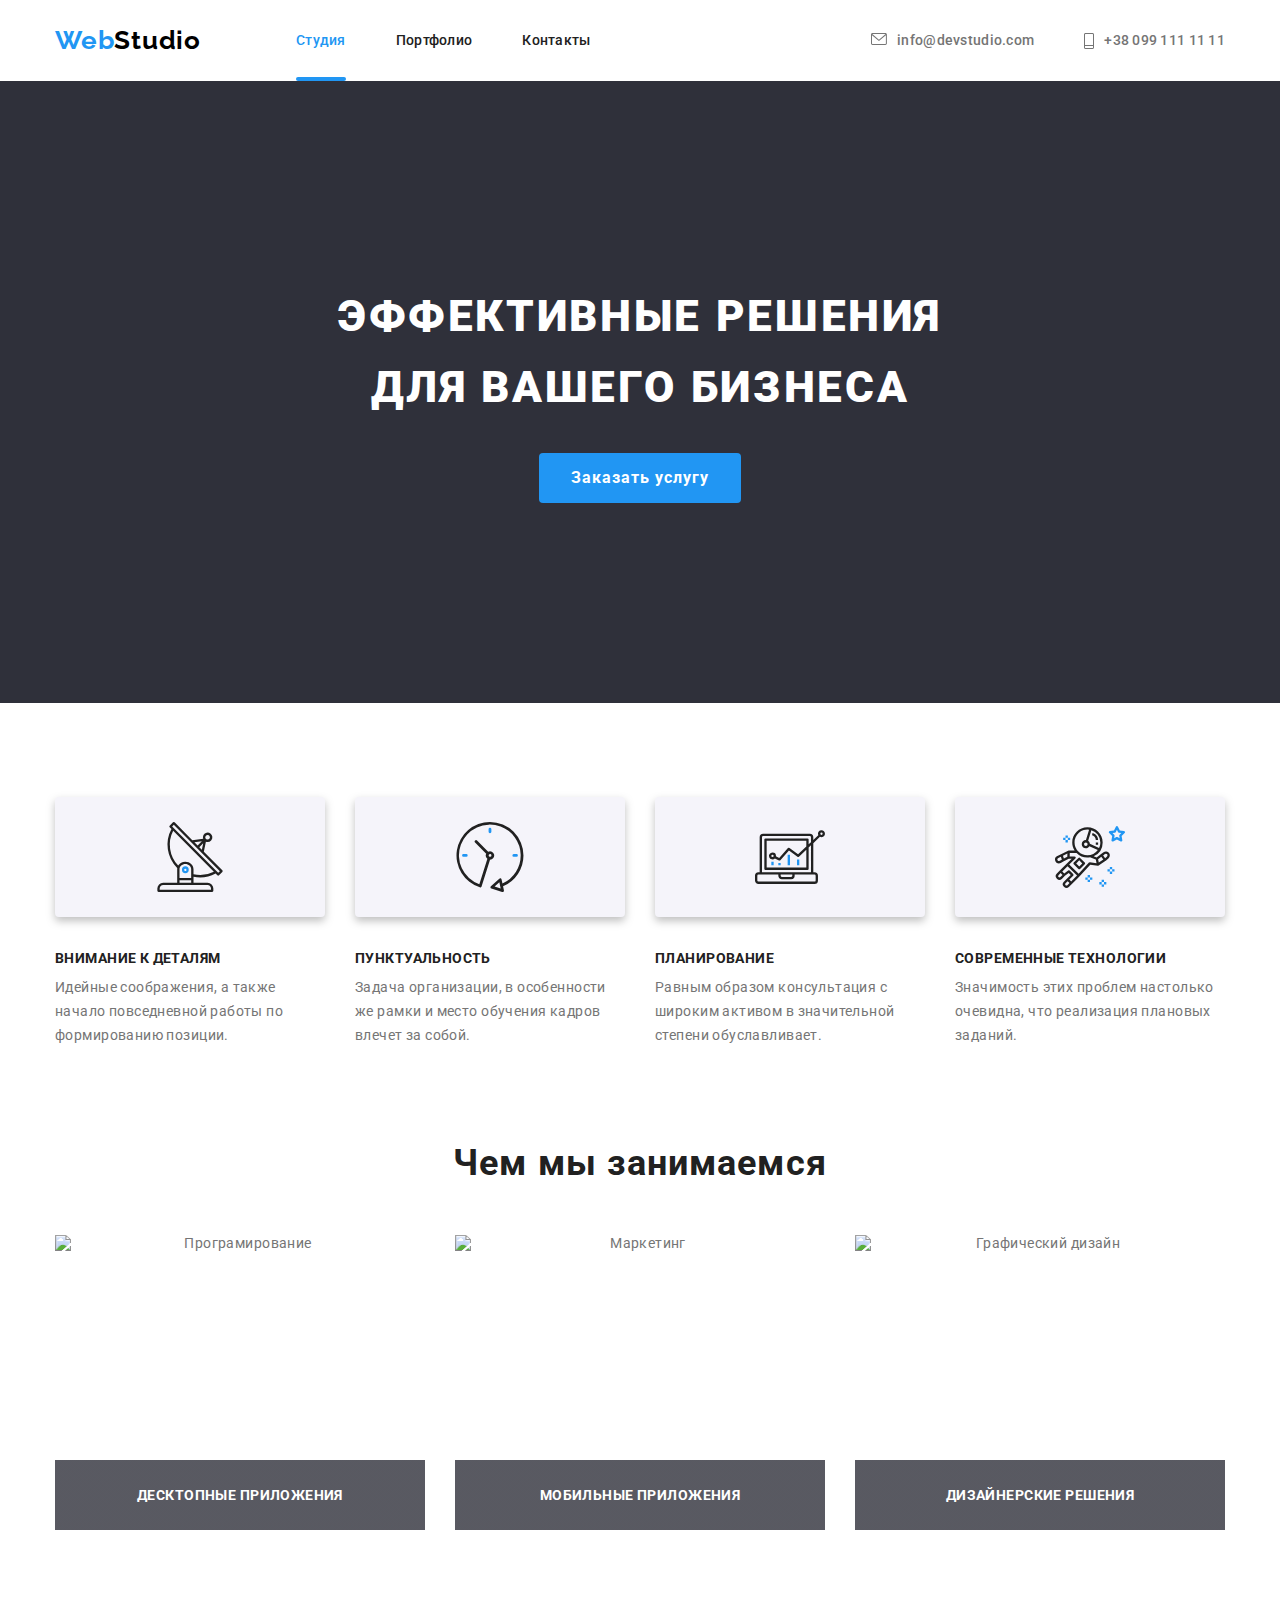
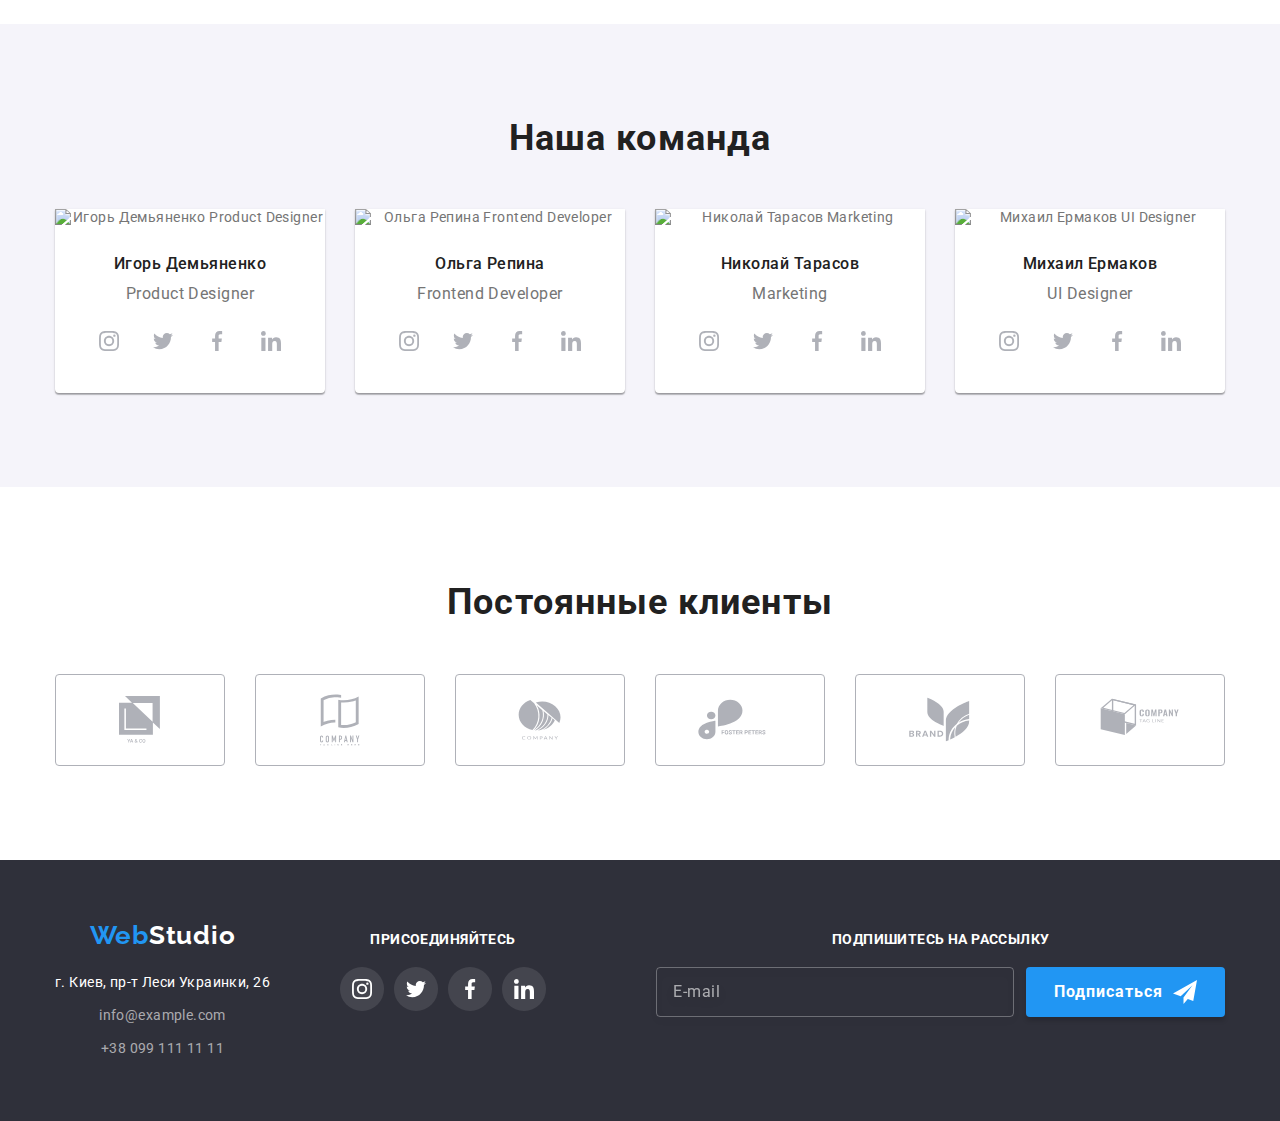
==== commit 6ae028c3: "finish-hero" ====
--- a/index.html
+++ b/index.html
@@ -197,23 +197,23 @@
                 ./images/desktop/crew1-270 1x,
                 ./images/desktop/crew1-540 2x
                 "
-                media="(min-width: 1200)"
+                media="(min-width:1200)"
                 />
                 <source
                 srcset="
                 ./images/tablet/crew1-354 1x,
                 ./images/tablet/crew1-708 2x
                 "
-                media="(min-width: 768)"
+                media="(min-width:768)"
                 />
                 <source
                 srcset="
                 ./images/phone/crew1-450 1x,
                 ./images/phone/crew1-900 2x
                 "
-                media="(max-width: 767)"
-                />
-                <img src="./images/desktop/crew1-270.jpg" alt="Игорь Демьяненко Product Designer">
+                media="(max-width:767)"
+                />
+                <img src="./images/phone/crew1-900.jpg" alt="Игорь Демьяненко Product Designer">
             </picture>
             
             <div class="crew__content">
@@ -255,23 +255,23 @@
                 ./images/desktop/crew2-270 1x,
                 ./images/desktop/crew2-540 2x
                 "
-                media="(min-width: 1200)"
+                media="(min-width:1200)"
                 />
                 <source
                 srcset="
                 ./images/tablet/crew2-354 1x,
                 ./images/tablet/crew2-708 2x
                 "
-                media="(min-width: 768)"
+                media="(min-width:768)"
                 />
                 <source
                 srcset="
                 ./images/phone/crew2-450 1x,
                 ./images/phone/crew2-900 2x
                 "
-                media="(max-width: 767)"
-                />
-                <img src="./images/desktop/crew2-270.jpg" alt="Ольга Репина Frontend Developer">
+                media="(max-width:767)"
+                />
+                <img src="./images/phone/crew2-900.jpg" alt="Ольга Репина Frontend Developer">
             </picture>
             <div class="crew__content">
             <h3 class="crew__name">Ольга Репина</h3>
@@ -319,16 +319,16 @@
                 ./images/tablet/crew3-354 1x,
                 ./images/tablet/crew3-708 2x
                 "
-                media="(min-width: 768)"
+                media="(min-width:768)"
                 />
                 <source
                 srcset="
                 ./images/phone/crew3-450 1x,
                 ./images/phone/crew3-900 2x
                 "
-                media="(max-width: 767)"
-                />
-                <img src="./images/desktop/crew3-270.jpg" alt="Николай Тарасов Marketing">
+                media="(max-width:767)"
+                />
+                <img src="./images/phone/crew3-900.jpg" alt="Николай Тарасов Marketing">
             </picture>
             <div class="crew__content">
                 <h3 class="crew__name">Николай Тарасов</h3>
@@ -369,23 +369,23 @@
                 ./images/desktop/crew4-270 1x,
                 ./images/desktop/crew4-540 2x
                 "
-                media="(min-width: 1200)"
+                media="(min-width:1200)"
                 />
                 <source
                 srcset="
                 ./images/tablet/crew4-354 1x,
                 ./images/tablet/crew4-708 2x
                 "
-                media="(min-width: 768)"
+                media="(min-width:768)"
                 />
                 <source
                 srcset="
                 ./images/phone/crew4-450 1x,
                 ./images/phone/crew4-900 2x
                 "
-                media="(max-width: 767)"
-                />
-                <img src="./images/desktop/crew4-270.jpg" alt="Михаил Ермаков UI Designer">
+                media="(max-width:767)"
+                />
+                <img src="./images/phone/crew4-900.jpg" alt="Михаил Ермаков UI Designer">
             </picture>
             <div class="crew__content">
                 <h3 class="crew__name">Михаил Ермаков</h3>
--- a/css/main.min.css
+++ b/css/main.min.css
@@ -1 +1 @@
-.visually-hidden{position:absolute;width:1px;height:1px;margin:-1px;border:0;padding:0;white-space:nowrap;-webkit-clip-path:inset(100%);clip-path:inset(100%);clip:rect(0 0 0 0);overflow:hidden}img{display:block;max-width:100%;height:auto}.list{padding:0;margin:0;list-style:none}h1,h2,h3,h4,h5,h6,p{margin-top:0;margin-bottom:0}.container{margin-left:auto;margin-right:auto;padding-left:15px;padding-right:15px}@media screen and (min-width: 480px){.container{width:480px}}@media screen and (min-width: 768px){.container{width:768px}}@media screen and (min-width: 1200px){.container{width:1200px}}body{background-color:#fff;color:#757575;font-family:"Roboto","sans-serif";font-size:14px;letter-spacing:.03em}body.modal-open{overflow:hidden}.page-header{border-bottom:1px solid #ececec}.page-header--none-border{border-bottom:0}.page-header-main-nav{display:-webkit-box;display:-ms-flexbox;display:flex;-webkit-box-align:center;-ms-flex-align:center;align-items:center}.page-header__logo{display:-webkit-box;display:-ms-flexbox;display:flex;-webkit-box-pack:center;-ms-flex-pack:center;justify-content:center;-webkit-box-align:center;-ms-flex-align:center;align-items:center;padding-top:16px;padding-bottom:16px;color:#000;text-decoration:none;font-family:Raleway;font-style:normal;font-weight:700;font-size:26px;line-height:1.2;letter-spacing:.03em;-webkit-transition-property:color;transition-property:color;-webkit-transition-duration:250ms;transition-duration:250ms;-webkit-transition-timing-function:cubic-bezier(0.4, 0, 0.2, 1);transition-timing-function:cubic-bezier(0.4, 0, 0.2, 1)}.page-header__logo--color{color:#2196f3}.page-header__logo:hover,.page-header__logo:focus{color:#2196f3}@media screen and (min-width: 768px){.page-header__logo{padding-top:25px;padding-bottom:25px;margin-right:88px}}@media screen and (min-width: 1200px){.page-header__logo{margin-right:95px}}.page-header-site-nav{display:none}@media screen and (min-width: 768px){.page-header-site-nav{display:-webkit-box;display:-ms-flexbox;display:flex}}.page-header-site-nav__list{display:-webkit-box;display:-ms-flexbox;display:flex;-webkit-box-align:center;-ms-flex-align:center;align-items:center}.page-header-site-nav__item{margin-right:50px}.page-header-site-nav__item:last-child{margin-right:0}.page-header-site-nav__link{display:block;color:#212121;font-family:"Roboto";font-style:normal;text-decoration:none;font-weight:500;font-size:14px;line-height:1.14;letter-spacing:.02em;-webkit-transition-property:color;transition-property:color;-webkit-transition-duration:250ms;transition-duration:250ms;-webkit-transition-timing-function:cubic-bezier(0.4, 0, 0.2, 1);transition-timing-function:cubic-bezier(0.4, 0, 0.2, 1)}.page-header-site-nav__link:hover,.page-header-site-nav__link:focus{color:#2196f3}.page-header-site-nav__link--current{position:relative;font-family:"Roboto";font-style:normal;color:#2196f3;font-weight:500;font-size:14px;line-height:1.14;letter-spacing:.02em;text-decoration:none;display:block;padding-top:32px;padding-bottom:32px}.page-header-site-nav__link--current::after{position:absolute;content:"";left:0;bottom:0;width:100%;height:4px;border-radius:2px;background-color:#2196f3}.page-header-site-nav-contacts__list{display:none}@media screen and (min-width: 768px){.page-header-site-nav-contacts__list{display:block;margin-left:auto}}@media screen and (min-width: 1200px){.page-header-site-nav-contacts__list{display:-webkit-box;display:-ms-flexbox;display:flex;-webkit-box-align:center;-ms-flex-align:center;align-items:center;-webkit-box-pack:center;-ms-flex-pack:center;justify-content:center}}@media screen and (min-width: 768px){.page-header-site-nav-contacts__item{margin-bottom:10px}.page-header-site-nav-contacts__item:last-child{margin-bottom:0}}@media screen and (min-width: 1200px){.page-header-site-nav-contacts__item{margin-right:50px;margin-bottom:0}.page-header-site-nav-contacts__item:last-child{margin-right:0}}.page-header-site-nav__icon{margin-right:10px;fill:currentColor}.page-header-site-nav-contacts__link{color:#757575;font-family:"Roboto";color:#757575;text-decoration:none;font-weight:500;font-size:12px;line-height:1.16;letter-spacing:.02em;display:-webkit-box;display:-ms-flexbox;display:flex;-webkit-transition-property:color;transition-property:color;-webkit-transition-duration:250ms;transition-duration:250ms;-webkit-transition-timing-function:cubic-bezier(0.4, 0, 0.2, 1);transition-timing-function:cubic-bezier(0.4, 0, 0.2, 1)}.page-header-site-nav-contacts__link:hover,.page-header-site-nav-contacts__link:focus{color:#2196f3}@media screen and (min-width: 1200px){.page-header-site-nav-contacts__link{font-size:14px;line-height:1.14}}.page-header-menu__button-open{cursor:pointer;display:block;margin-left:auto;padding:0;border:none;background-color:rgba(0,0,0,0);-webkit-transition-property:fill;transition-property:fill;-webkit-transition-duration:250ms;transition-duration:250ms;-webkit-transition-timing-function:cubic-bezier(0.4, 0, 0.2, 1);transition-timing-function:cubic-bezier(0.4, 0, 0.2, 1)}.page-header-menu__button-open:hover,.page-header-menu__button-open:focus{fill:#2196f3}@media screen and (min-width: 768px){.page-header-menu__button-open{display:none}}.page-header-mobile-menu{display:none;position:fixed;top:0;left:0;width:100vw;height:100vh;padding-top:10px;padding-bottom:48px;padding-left:40px;padding-right:30px;background-color:#fff}.page-header-mobile-menu.is-open{display:block;z-index:2}@media screen and (min-width: 768px){.page-header-mobile-menu.is-open{display:none}}.page-header-mobile-menu .page-header-mobile-menu-container{display:-webkit-box;display:-ms-flexbox;display:flex;-webkit-box-orient:vertical;-webkit-box-direction:normal;-ms-flex-direction:column;flex-direction:column;height:100%;-webkit-box-pack:justify;-ms-flex-pack:justify;justify-content:space-between;overflow:auto}.page-header-menu__button-close{cursor:pointer;display:block;margin-left:auto;padding:0;border:none;background-color:rgba(0,0,0,0);-webkit-transition-property:fill;transition-property:fill;-webkit-transition-duration:250ms;transition-duration:250ms;-webkit-transition-timing-function:cubic-bezier(0.4, 0, 0.2, 1);transition-timing-function:cubic-bezier(0.4, 0, 0.2, 1)}.page-header-menu__button-close:hover,.page-header-menu__button-close:focus{fill:#2196f3}@media screen and (min-width: 768px){.page-header-menu__button-close{display:none}}.page-header-mobile-site-nav__list{margin-bottom:100px}.page-header-mobile-site-nav__item{margin-bottom:32px}.page-header-mobile-site-nav__item:last-child{margin-bottom:0}.page-header-mobile-site-nav__link{display:block;color:#212121;font-family:"Roboto";font-style:normal;text-decoration:none;font-weight:500;font-size:40px;line-height:1.17;letter-spacing:.02em;-webkit-transition-property:color;transition-property:color;-webkit-transition-duration:250ms;transition-duration:250ms;-webkit-transition-timing-function:cubic-bezier(0.4, 0, 0.2, 1);transition-timing-function:cubic-bezier(0.4, 0, 0.2, 1)}.page-header-mobile-site-nav__link:hover,.page-header-mobile-site-nav__link:focus{color:#2196f3}.page-header-mobile-site-nav__link--current{position:relative;font-family:"Roboto";font-style:normal;color:#2196f3;font-weight:500;font-size:40px;line-height:1.17;letter-spacing:.02em;letter-spacing:.02em;text-decoration:none;display:block}.page-header-mobile-site-nav-contacts__list{margin-bottom:64px}@media screen and (min-width: 768px){.page-header-mobile-site-nav-contacts__list{display:none}}.page-header-mobile-site-nav-contacts__item{margin-bottom:32px}.page-header-mobile-site-nav-contacts__item:last-child{margin-bottom:0}.page-header-mobile-site-nav-contacts__link{color:#757575;font-family:"Roboto";font-style:normal;color:#757575;text-decoration:none;font-weight:500;font-size:24px;line-height:1.16;letter-spacing:.02em;-webkit-transition-property:color;transition-property:color;-webkit-transition-duration:250ms;transition-duration:250ms;-webkit-transition-timing-function:cubic-bezier(0.4, 0, 0.2, 1);transition-timing-function:cubic-bezier(0.4, 0, 0.2, 1)}.page-header-mobile-site-nav-contacts__link:hover,.page-header-mobile-site-nav-contacts__link:focus{color:#2196f3}.page-header-mobile-site-nav-contacts__link--phone{color:#2196f3;text-decoration:none;font-weight:500;font-size:34px;line-height:1.17;letter-spacing:.02em}.page-header-mobile-site-nav-socials__list{display:-webkit-box;display:-ms-flexbox;display:flex}@media screen and (min-width: 768px){.page-header-mobile-site-nav-socials__list{display:none}}.page-header-mobile-site-nav-socials__item{margin-right:10px}.page-header-mobile-site-nav-socials__item::after{content:"";margin-left:10px;border-right:1px solid rgba(33,33,33,.2)}.page-header-mobile-site-nav-socials__item:last-child{margin-right:0}.page-header-mobile-site-nav-socials__item:last-child::after{border-right:0;margin-left:0}.page-header-mobile-site-nav-socials__link{color:#2196f3;text-decoration:none;font-family:"Roboto";font-style:normal;font-weight:500;font-size:18px;line-height:1.22;letter-spacing:.02em}.hero{background-color:#2f303a;background-image:-webkit-gradient(linear, left top, right top, from(rgba(47, 48, 58, 0.4)), to(rgba(47, 48, 58, 0.4))),url(../images/hero.jpg);background-image:linear-gradient(to right, rgba(47, 48, 58, 0.4), rgba(47, 48, 58, 0.4)),url(../images/hero.jpg);background-position:center;text-align:center;padding-top:200px;padding-bottom:200px;height:600px;max-width:1600px;margin-left:auto;margin-right:auto;background-size:cover;background-repeat:no-repeat}.hero__title{margin-bottom:30px;color:#fff;font-family:"Roboto";font-style:normal;font-weight:900;font-size:44px;line-height:1.35;letter-spacing:.06em;text-transform:uppercase}.hero__button{color:#fff;background-color:#2196f3;font-family:"Roboto";font-weight:700;font-size:16px;line-height:1.88;padding:10px 32px;border-radius:4px;min-width:200px;display:inline-block;text-align:center;letter-spacing:.06em;cursor:pointer;border:none;-webkit-transition-property:background-color;transition-property:background-color;-webkit-transition-duration:250ms;transition-duration:250ms;-webkit-transition-timing-function:cubic-bezier(0.4, 0, 0.2, 1);transition-timing-function:cubic-bezier(0.4, 0, 0.2, 1)}.hero__button:hover,.hero__button:focus{background-color:#188ce8}.features{padding-top:60px;padding-bottom:60px}@media screen and (min-width: 768px){.features__list{display:-webkit-box;display:-ms-flexbox;display:flex;-ms-flex-wrap:wrap;flex-wrap:wrap;margin:-15px}}.features__item{text-align:center;margin-bottom:30px}.features__item:last-child{margin-bottom:0}@media screen and (min-width: 768px){.features__item{text-align:left;width:calc((100% - 60px)/2);margin:15px}}@media screen and (min-width: 1200px){.features__item{text-align:left;width:calc((100% - 120px)/4)}}@media screen and (min-width: 1200px)and (max-width: 767px){.features__item:not(:last-child){margin-bottom:30px}}.features__title{margin-bottom:10px;color:#212121;font-family:"Roboto";font-style:normal;font-weight:700;font-size:14px;line-height:1.15;letter-spacing:.03em;text-transform:uppercase}.features__icon{background-color:#f5f4fa;height:120px;width:100%;margin-bottom:30px;border-radius:4px;-webkit-filter:drop-shadow(0px 4px 4px rgba(0, 0, 0, 0.25));filter:drop-shadow(0px 4px 4px rgba(0, 0, 0, 0.25))}.features__text{font-size:14px;line-height:1.7;letter-spacing:.03em}.activites{padding-bottom:94px;text-align:center}@media screen and (max-width: 1199px){.activites{display:none}}.activites__list{display:-webkit-box;display:-ms-flexbox;display:flex}.activites__item{position:relative;margin-right:30px}.activites__item:last-child{margin-right:0}.activites__title{margin-bottom:50px;font-family:"Roboto";font-style:normal;color:#212121;font-weight:700;font-size:36px;line-height:1.2;letter-spacing:.03em}.activites__text{color:#fff;font-weight:700;line-height:1.15;text-align:center;text-transform:uppercase;position:absolute;bottom:0;display:-webkit-box;display:-ms-flexbox;display:flex;-webkit-box-pack:center;-ms-flex-pack:center;justify-content:center;-webkit-box-align:center;-ms-flex-align:center;align-items:center;margin:0;padding:0;height:70px;width:100%;background-image:-webkit-gradient(linear, left top, left bottom, from(rgba(47, 48, 58, 0.8)), to(rgba(47, 48, 58, 0.8)));background-image:linear-gradient(rgba(47, 48, 58, 0.8), rgba(47, 48, 58, 0.8))}.crew{background-color:#f5f4fa;padding-top:94px;padding-bottom:94px;text-align:center}@media screen and (min-width: 768px){.crew__list{display:-webkit-box;display:-ms-flexbox;display:flex;-ms-flex-wrap:wrap;flex-wrap:wrap;margin:-15px}}.crew__item{background-color:#fff;-webkit-box-shadow:0px 1px 3px rgba(0,0,0,.12),0px 1px 1px rgba(0,0,0,.14),0px 2px 1px rgba(0,0,0,.2);box-shadow:0px 1px 3px rgba(0,0,0,.12),0px 1px 1px rgba(0,0,0,.14),0px 2px 1px rgba(0,0,0,.2);border-radius:0px 0px 4px 4px}@media screen and (max-width: 767px){.crew__item{margin-bottom:30px}.crew__item:last-child{margin-bottom:0}}@media screen and (min-width: 768px){.crew__item{width:calc((100% - 60px)/2);margin:15px}}@media screen and (min-width: 1200px){.crew__item{width:calc((100% - 120px)/4);margin:15px}}.crew__title{margin-bottom:50px;color:#212121;font-family:"Roboto";font-style:normal;font-weight:700;font-size:36px;line-height:1.15;letter-spacing:.03em}.crew__content{padding-bottom:30px;padding-top:30px}.crew__name{margin-bottom:10px;color:#212121;font-family:"Roboto";font-style:normal;font-weight:500;font-size:16px;line-height:1,2;letter-spacing:.03em}.crew__text{font-size:16px;line-height:1.2;letter-spacing:.03em;margin-bottom:16px}.crew__link__list{display:-webkit-box;display:-ms-flexbox;display:flex;-webkit-box-pack:center;-ms-flex-pack:center;justify-content:center}.crew__link__item{margin-right:10px}.crew__link__item:last-child{margin-right:0}.crew__link{display:-webkit-box;display:-ms-flexbox;display:flex;color:#afb1b8;width:44px;height:44px;border-radius:50%;-webkit-box-pack:center;-ms-flex-pack:center;justify-content:center;-webkit-box-align:center;-ms-flex-align:center;align-items:center;-webkit-transition-property:background-color,color;transition-property:background-color,color;-webkit-transition-duration:250ms;transition-duration:250ms;-webkit-transition-timing-function:cubic-bezier(0.4, 0, 0.2, 1);transition-timing-function:cubic-bezier(0.4, 0, 0.2, 1)}.crew__link:hover,.crew__link:focus{background-color:#2196f3;color:#fff}.crew__icon{fill:currentColor;width:20px;height:20px}.clients{padding-top:94px;padding-bottom:94px;text-align:center}.clients__title{margin-bottom:50px;font-family:"Roboto";font-style:normal;color:#212121;font-weight:700;font-size:36px;line-height:1.2;letter-spacing:.03em}.clients__list{display:-webkit-box;display:-ms-flexbox;display:flex;-ms-flex-wrap:wrap;flex-wrap:wrap;margin:-15px}@media screen and (max-width: 767px){.clients__item{width:calc((100% - 60px)/2);margin:15px}}@media screen and (min-width: 768px){.clients__item{width:calc((100% - 90px)/3);margin:15px}}@media screen and (min-width: 1200px){.clients__item{width:calc((100% - 180px)/6);margin:15px}}.clients__link{height:92px;display:-webkit-box;display:-ms-flexbox;display:flex;-webkit-box-pack:center;-ms-flex-pack:center;justify-content:center;-webkit-box-align:center;-ms-flex-align:center;align-items:center;border:1px solid #afb1b8;border-radius:4px;color:#afb1b8;-webkit-transition-property:color,border-color;transition-property:color,border-color;-webkit-transition-duration:250ms;transition-duration:250ms;-webkit-transition-timing-function:cubic-bezier(0.4, 0, 0.2, 1);transition-timing-function:cubic-bezier(0.4, 0, 0.2, 1)}.clients__link:hover,.clients__link:focus{color:#2196f3;border-color:#2196f3}.clients__icon{fill:currentColor}.page-footer__container{text-align:center}@media screen and (min-width: 768px){.page-footer__container{display:-webkit-box;display:-ms-flexbox;display:flex;-ms-flex-wrap:wrap;flex-wrap:wrap;-webkit-box-orient:horizontal;-webkit-box-direction:normal;-ms-flex-direction:row;flex-direction:row;-webkit-box-align:baseline;-ms-flex-align:baseline;align-items:baseline;-webkit-box-pack:justify;-ms-flex-pack:justify;justify-content:space-between}}.page-footer__column{margin-bottom:60px}@media screen and (min-width: 1200px){.page-footer__column{margin-bottom:0;margin-right:70px}}.page-footer{background-color:#2f303a;padding-top:60px;padding-bottom:60px}.page-footer__logo{color:#fff;text-decoration:none;font-family:"Raleway";font-style:normal;font-weight:700;font-size:26px;line-height:1.2;letter-spacing:.03em;display:inline-block;margin-bottom:20px}.page-footer__logo--color{color:#2196f3}.page-footer__adress{color:#fff;text-decoration:none;font-family:"Roboto";font-style:normal;font-weight:400;font-size:14px;line-height:1.7;letter-spacing:.03em;display:block;-webkit-transition-property:color;transition-property:color;-webkit-transition-duration:250ms;transition-duration:250ms;-webkit-transition-timing-function:cubic-bezier(0.4, 0, 0.2, 1);transition-timing-function:cubic-bezier(0.4, 0, 0.2, 1)}.page-footer__adress:hover,.page-footer__adress:focus{color:#2196f3}.page-footer__link__item{margin-bottom:9px}.page-footer__link__item:last-child{margin-bottom:0}.page-footer__link{color:rgba(255,255,255,.6);text-decoration:none;font-family:"Roboto";font-style:normal;font-size:14px;line-height:1.7;letter-spacing:.03em;display:block;-webkit-transition-property:color;transition-property:color;-webkit-transition-duration:250ms;transition-duration:250ms;-webkit-transition-timing-function:cubic-bezier(0.4, 0, 0.2, 1);transition-timing-function:cubic-bezier(0.4, 0, 0.2, 1)}.page-footer__link:hover,.page-footer__link:focus{color:#2196f3}.page-footer-socials__text{color:#fff;font-weight:700;font-size:14px;line-height:1.15;letter-spacing:.03em;text-transform:uppercase;margin-bottom:20px}.page-footer-socials__list{display:-webkit-box;display:-ms-flexbox;display:flex;-webkit-box-pack:center;-ms-flex-pack:center;justify-content:center}.page-footer-socials__item{margin-right:10px}.page-footer-socials__item:last-child{margin-right:0}.page-footer-socials__link{width:44px;height:44px;display:-webkit-box;display:-ms-flexbox;display:flex;-webkit-box-pack:center;-ms-flex-pack:center;justify-content:center;-webkit-box-align:center;-ms-flex-align:center;align-items:center;border-radius:50%;color:#fff;background-image:-webkit-gradient(linear, left top, right top, from(rgba(255, 255, 255, 0.1)), to(rgba(255, 255, 255, 0.1)));background-image:linear-gradient(to right, rgba(255, 255, 255, 0.1), rgba(255, 255, 255, 0.1));-webkit-transition-property:background-color;transition-property:background-color;-webkit-transition-duration:250ms;transition-duration:250ms;-webkit-transition-timing-function:cubic-bezier(0.4, 0, 0.2, 1);transition-timing-function:cubic-bezier(0.4, 0, 0.2, 1)}.page-footer-socials__link:hover,.page-footer-socials__link:focus{background-color:#2196f3}.page-footer-socials__icon{width:20px;height:20px;fill:currentColor}.page-footer-form__column{margin-right:auto;margin-left:auto}@media screen and (min-width: 1200px){.page-footer-form__column{margin-right:0;margin-left:auto}}.page-footer-form__text{color:#fff;font-weight:700;font-size:14px;line-height:1.15;letter-spacing:.03em;text-transform:uppercase;margin-bottom:20px}.page-footer__field{display:-webkit-box;display:-ms-flexbox;display:flex;-webkit-box-orient:vertical;-webkit-box-direction:normal;-ms-flex-direction:column;flex-direction:column;-webkit-box-align:center;-ms-flex-align:center;align-items:center}@media screen and (min-width: 1200px){.page-footer__field{-webkit-box-orient:horizontal;-webkit-box-direction:normal;-ms-flex-direction:row;flex-direction:row}}.page-footer__input{color:#fff;background-color:inherit;border:1px solid rgba(255,255,255,.3);border-radius:4px;-webkit-filter:drop-shadow(0px 4px 4px rgba(0, 0, 0, 0.15));filter:drop-shadow(0px 4px 4px rgba(0, 0, 0, 0.15));width:100%;height:50px;margin-bottom:20px;padding:0 0 0 16px;outline:none;-webkit-transition-property:border-color;transition-property:border-color;-webkit-transition-duration:250ms;transition-duration:250ms;-webkit-transition-timing-function:cubic-bezier(0.4, 0, 0.2, 1);transition-timing-function:cubic-bezier(0.4, 0, 0.2, 1)}@media screen and (min-width: 768px){.page-footer__input{width:450px}}@media screen and (min-width: 1200px){.page-footer__input{width:358px;margin-bottom:0;margin-right:12px}}.page-footer__input:hover,.page-footer__input:focus{border:1px solid #2196f3}.page-footer__input::-webkit-input-placeholder{font-size:16px;line-height:1.25;letter-spacing:.03em;color:rgba(255,255,255,.6)}.page-footer__input::-moz-placeholder{font-size:16px;line-height:1.25;letter-spacing:.03em;color:rgba(255,255,255,.6)}.page-footer__input:-ms-input-placeholder{font-size:16px;line-height:1.25;letter-spacing:.03em;color:rgba(255,255,255,.6)}.page-footer__input::-ms-input-placeholder{font-size:16px;line-height:1.25;letter-spacing:.03em;color:rgba(255,255,255,.6)}.page-footer__input::placeholder{font-size:16px;line-height:1.25;letter-spacing:.03em;color:rgba(255,255,255,.6)}.page-footer__submit-button{font-family:"Roboto";font-style:normal;font-weight:700;font-size:16px;line-height:1.87;letter-spacing:.06em;color:#fff;display:-webkit-box;display:-ms-flexbox;display:flex;-webkit-box-pack:center;-ms-flex-pack:center;justify-content:center;-webkit-box-align:center;-ms-flex-align:center;align-items:center;text-align:center;padding:10px 28px;cursor:pointer;background-color:#2196f3;border:none;-webkit-box-shadow:0px 4px 4px rgba(0,0,0,.15);box-shadow:0px 4px 4px rgba(0,0,0,.15);border-radius:4px;-webkit-transition-property:background-color;transition-property:background-color;-webkit-transition-duration:250ms;transition-duration:250ms;-webkit-transition-timing-function:cubic-bezier(0.4, 0, 0.2, 1);transition-timing-function:cubic-bezier(0.4, 0, 0.2, 1)}.page-footer__submit-button:hover,.page-footer__submit-button:focus{background-color:#188ce8}.page-footer__button__icon{margin-left:10px}.backdrop{position:fixed;top:0;left:0;width:100%;height:100%;background-color:rgba(0,0,0,.2);opacity:1;-webkit-transition:250ms cubic-bezier(0.4, 0, 0.2, 1);transition:250ms cubic-bezier(0.4, 0, 0.2, 1);overflow-y:scroll}.backdrop.is-hidden{opacity:0;pointer-events:none}.backdrop.is-hidden .modal{-webkit-transform:translate(-50%, -50%) scale(0.9);transform:translate(-50%, -50%) scale(0.9)}.modal{width:450px;height:609px;position:absolute;top:50%;left:50%;-webkit-transform:translate(-50%, -50%);transform:translate(-50%, -50%);background-color:#fff;border-radius:4px;-webkit-box-shadow:0px 1px 3px rgba(0,0,0,.12),0px 1px 1px rgba(0,0,0,.14),0px 2px 1px rgba(0,0,0,.2);box-shadow:0px 1px 3px rgba(0,0,0,.12),0px 1px 1px rgba(0,0,0,.14),0px 2px 1px rgba(0,0,0,.2);-webkit-transition:250ms cubic-bezier(0.4, 0, 0.2, 1);transition:250ms cubic-bezier(0.4, 0, 0.2, 1);padding:40px}@media(min-width: 1200px){.modal{width:528px;height:581px}}.modal__icon{width:18px;height:18px;fill:currentColor}.modal__button{position:fixed;top:0;right:0;display:-webkit-box;display:-ms-flexbox;display:flex;-webkit-box-align:center;-ms-flex-align:center;align-items:center;-webkit-box-pack:center;-ms-flex-pack:center;justify-content:center;margin-top:8px;margin-right:8px;width:30px;height:30px;border-radius:50%;border:1px solid rgba(0,0,0,.1);background-color:var(--primary-bg-color);cursor:pointer;color:#000;-webkit-transition-property:color;transition-property:color;-webkit-transition-duration:250ms;transition-duration:250ms;-webkit-transition-timing-function:cubic-bezier(0.4, 0, 0.2, 1);transition-timing-function:cubic-bezier(0.4, 0, 0.2, 1)}.modal__button:hover,.modal__button:focus{color:#2196f3}.modal-form{width:370px}@media(min-width: 1200px){.modal-form{width:448px}}.modal__text{text-align:center;font-weight:700;font-size:20px;line-height:1.15;letter-spacing:.03em;color:#212121;margin-bottom:12px}.modal-form__field{display:-webkit-box;display:-ms-flexbox;display:flex;-webkit-box-orient:vertical;-webkit-box-direction:normal;-ms-flex-direction:column;flex-direction:column;position:relative;text-align:start;margin-bottom:10px;-webkit-transition-property:border-color;transition-property:border-color;-webkit-transition-duration:250ms;transition-duration:250ms;-webkit-transition-timing-function:cubic-bezier(0.4, 0, 0.2, 1);transition-timing-function:cubic-bezier(0.4, 0, 0.2, 1);margin-bottom:10px}.modal-form__field:last-child{margin-bottom:0}.modal-form__label{margin-bottom:4px;font-size:12px;line-height:1.15;letter-spacing:.01em}.modal-form__input{padding-left:30px;border:1px solid rgba(33,33,33,.2);border-radius:4px;height:40px;outline:none;-webkit-transition-property:border-color;transition-property:border-color;-webkit-transition-duration:250ms;transition-duration:250ms;-webkit-transition-timing-function:cubic-bezier(0.4, 0, 0.2, 1);transition-timing-function:cubic-bezier(0.4, 0, 0.2, 1)}.modal-form__input .modal-form__field:focus-within,.modal-form__field:hover .modal-form__input{border:1px solid #2196f3;color:#2196f3}.modal-form__icon{color:#212121;position:absolute;width:18px;height:18px;top:50%;left:12px;fill:currentColor;-webkit-transition-property:fill;transition-property:fill;-webkit-transition-duration:250ms;transition-duration:250ms;-webkit-transition-timing-function:cubic-bezier(0.4, 0, 0.2, 1);transition-timing-function:cubic-bezier(0.4, 0, 0.2, 1)}.modal-form__icon .modal-form__field:focus-within,.modal-form__field:hover .modal-form__icon{fill:#2196f3}.modal-textarea__field{display:-webkit-box;display:-ms-flexbox;display:flex;-webkit-box-orient:vertical;-webkit-box-direction:normal;-ms-flex-direction:column;flex-direction:column;margin-top:10px;margin-bottom:20px}.modal-textarea__label{margin-bottom:4px;font-size:12px;line-height:1.15;letter-spacing:.01em}.modal-textarea-comment{border:1px solid rgba(33,33,33,.2);border-radius:4px;height:120px;resize:none;padding:12px 16px;outline:none;-webkit-transition-property:border-color;transition-property:border-color;-webkit-transition-duration:250ms;transition-duration:250ms;-webkit-transition-timing-function:cubic-bezier(0.4, 0, 0.2, 1);transition-timing-function:cubic-bezier(0.4, 0, 0.2, 1)}.modal-textarea-comment:hover,.modal-textarea-comment:focus{border-color:#2196f3;color:#2196f3}.modal-textarea-comment::-webkit-input-placeholder{color:rgba(117,117,117,.5);font-size:12px;line-height:1.15;letter-spacing:.01em}.modal-textarea-comment::-moz-placeholder{color:rgba(117,117,117,.5);font-size:12px;line-height:1.15;letter-spacing:.01em}.modal-textarea-comment:-ms-input-placeholder{color:rgba(117,117,117,.5);font-size:12px;line-height:1.15;letter-spacing:.01em}.modal-textarea-comment::-ms-input-placeholder{color:rgba(117,117,117,.5);font-size:12px;line-height:1.15;letter-spacing:.01em}.modal-textarea-comment::placeholder{color:rgba(117,117,117,.5);font-size:12px;line-height:1.15;letter-spacing:.01em}.modal-checkbox__field{display:-webkit-box;display:-ms-flexbox;display:flex;-webkit-box-align:center;-ms-flex-align:center;align-items:center;-webkit-box-pack:center;-ms-flex-pack:center;justify-content:center;margin-bottom:30px;font-size:1.71;line-height:24px;letter-spacing:.03em}.modal-checkbox__input{position:absolute;width:1px;height:1px;margin:-1px;border:0;padding:0;clip:rect(0 0 0 0);overflow:hidden}.modal-checkbox__input:checked+.modal-checkbox__icon{border-color:#2196f3;background-color:#2196f3;background-origin:border-box}.modal-checkbox__label{font-size:12px;line-height:1.16;letter-spacing:.03em;margin-left:8px}@media(min-width: 1200px){.modal-checkbox__label{font-size:14px;line-height:1.71;letter-spacing:.03em}}.modal-checkbox__icon{width:16px;height:15px;border:2px solid #212121;border-radius:4px;-webkit-transition-property:border-color color;transition-property:border-color color;-webkit-transition-duration:250ms;transition-duration:250ms;-webkit-transition-timing-function:cubic-bezier(0.4, 0, 0.2, 1);transition-timing-function:cubic-bezier(0.4, 0, 0.2, 1)}.modal-checkbox__link{font-family:"Roboto";font-style:normal;font-weight:400;font-size:12px;line-height:1.16;letter-spacing:.03em;-webkit-text-decoration-line:underline;text-decoration-line:underline;color:#2196f3}@media(min-width: 1200px){.modal-checkbox__link{font-size:14px;line-height:1.71;letter-spacing:.03em}}.modal__submit-button{font-family:"Roboto";font-style:normal;font-weight:700;font-size:16px;line-height:1.87;display:-webkit-box;display:-ms-flexbox;display:flex;-webkit-box-align:center;-ms-flex-align:center;align-items:center;-webkit-box-pack:center;-ms-flex-pack:center;justify-content:center;letter-spacing:.06em;margin-left:auto;margin-right:auto;color:#fff;background-color:#2196f3;border:none;padding:10px 55px;-webkit-box-shadow:0px 4px 4px rgba(0,0,0,.15);box-shadow:0px 4px 4px rgba(0,0,0,.15);border-radius:4px;cursor:pointer;-webkit-transition-property:background-color;transition-property:background-color;-webkit-transition-duration:250ms;transition-duration:250ms;-webkit-transition-timing-function:cubic-bezier(0.4, 0, 0.2, 1);transition-timing-function:cubic-bezier(0.4, 0, 0.2, 1)}.modal__submit-button:hover,.modal__submit-button:focus{background-color:#188ce8}.portfolio{padding-top:94px;padding-bottom:94px}.portfolio-button__list{display:-webkit-box;display:-ms-flexbox;display:flex;-ms-flex-wrap:wrap;flex-wrap:wrap;margin-bottom:35px}@media screen and (min-width: 768px){.portfolio-button__list{-ms-flex-wrap:nowrap;flex-wrap:nowrap;-webkit-box-pack:center;-ms-flex-pack:center;justify-content:center}}.portfolio-button__item{margin-right:8px;margin-bottom:15px}.portfolio-button__item:last-child{margin-right:0}.portfolio-button{color:#212121;background-color:#f5f4fa;padding:6px 22px;border-radius:4px;border:none;font-family:"Roboto";font-style:normal;font-weight:500;font-size:16px;line-height:1.6;letter-spacing:.03em;cursor:pointer;-webkit-transition-property:color,background-color,-webkit-box-shadow,-webkit-filter;transition-property:color,background-color,-webkit-box-shadow,-webkit-filter;transition-property:box-shadow,color,background-color,filter;transition-property:box-shadow,color,background-color,filter,-webkit-box-shadow,-webkit-filter;-webkit-transition-duration:250ms;transition-duration:250ms;-webkit-transition-timing-function:cubic-bezier(0.4, 0, 0.2, 1);transition-timing-function:cubic-bezier(0.4, 0, 0.2, 1)}.portfolio-button:hover,.portfolio-button:focus{color:#fff;background-color:#2196f3;-webkit-box-shadow:0px 3px 1px rgba(0,0,0,.1),0px 1px 2px rgba(0,0,0,.08),0px 2px 2px rgba(0,0,0,.12);box-shadow:0px 3px 1px rgba(0,0,0,.1),0px 1px 2px rgba(0,0,0,.08),0px 2px 2px rgba(0,0,0,.12)}@media screen and (min-width: 768px){.card-set__list{display:-webkit-box;display:-ms-flexbox;display:flex;-ms-flex-wrap:wrap;flex-wrap:wrap;margin-left:-30px;margin-top:-30px}}.card-set__link{text-decoration:none;display:block;-webkit-transition-property:-webkit-box-shadow;transition-property:-webkit-box-shadow;transition-property:box-shadow;transition-property:box-shadow, -webkit-box-shadow;-webkit-transition-duration:250ms;transition-duration:250ms;-webkit-transition-timing-function:cubic-bezier(0.4, 0, 0.2, 1);transition-timing-function:cubic-bezier(0.4, 0, 0.2, 1)}.card-set__link:hover,.card-set__link:focus{-webkit-box-shadow:0px 1px 1px rgba(0,0,0,.12),0px 4px 4px rgba(0,0,0,.06),1px 4px 6px rgba(0,0,0,.16);box-shadow:0px 1px 1px rgba(0,0,0,.12),0px 4px 4px rgba(0,0,0,.06),1px 4px 6px rgba(0,0,0,.16)}@media screen and (min-width: 768px){.card-set__item{width:calc(50% - 30px);margin-top:30px;margin-left:30px}}@media screen and (min-width: 1200px){.card-set__item{width:calc(33.3333333333% - 30px);margin-top:30px;margin-left:30px}}.card-set__thumb{position:relative;overflow:hidden}.card-set__animation{-webkit-transform:translateY(100%);transform:translateY(100%);position:absolute;top:0;left:0;width:100%;height:100%;background-color:rgba(33,150,243,.9);-webkit-transition:250ms cubic-bezier(0.4, 0, 0.2, 1);transition:250ms cubic-bezier(0.4, 0, 0.2, 1)}.card-set__link:hover .card-set__animation{-webkit-transform:translateY(0);transform:translateY(0)}.card-set__link:focus .card-set__animation{-webkit-transform:translateY(0);transform:translateY(0)}.card-set__overlay{position:absolute;top:50%;left:50%;-webkit-transform:translate(-50%, -50%);transform:translate(-50%, -50%)}.card-set__overlay__text{color:#fff;font-size:18px;line-height:1.55;letter-spacing:.03em;min-width:322px}.card-set__content{padding:20px 18px;border-bottom:1px solid #eee;border-left:1px solid #eee;border-right:1px solid #eee}.card-set__name{color:#212121;margin-bottom:4px;font-family:"Roboto";font-style:normal;font-weight:700;font-size:18px;line-height:2;letter-spacing:.06em}.card-set__text{color:#757575;font-size:16px;line-height:1.85;letter-spacing:.03em}/*# sourceMappingURL=main.min.css.map */+.visually-hidden{position:absolute;width:1px;height:1px;margin:-1px;border:0;padding:0;white-space:nowrap;-webkit-clip-path:inset(100%);clip-path:inset(100%);clip:rect(0 0 0 0);overflow:hidden}img{display:block;max-width:100%;height:auto}.list{padding:0;margin:0;list-style:none}h1,h2,h3,h4,h5,h6,p{margin-top:0;margin-bottom:0}.container{margin-left:auto;margin-right:auto;padding-left:15px;padding-right:15px}@media screen and (min-width: 480px){.container{width:480px}}@media screen and (min-width: 768px){.container{width:768px}}@media screen and (min-width: 1200px){.container{width:1200px}}body{background-color:#fff;color:#757575;font-family:"Roboto","sans-serif";font-size:14px;letter-spacing:.03em}body.modal-open{overflow:hidden}.page-header{border-bottom:1px solid #ececec}.page-header--none-border{border-bottom:0}.page-header-main-nav{display:-webkit-box;display:-ms-flexbox;display:flex;-webkit-box-align:center;-ms-flex-align:center;align-items:center}.page-header__logo{display:-webkit-box;display:-ms-flexbox;display:flex;-webkit-box-pack:center;-ms-flex-pack:center;justify-content:center;-webkit-box-align:center;-ms-flex-align:center;align-items:center;padding-top:16px;padding-bottom:16px;color:#000;text-decoration:none;font-family:Raleway;font-style:normal;font-weight:700;font-size:26px;line-height:1.2;letter-spacing:.03em;-webkit-transition-property:color;transition-property:color;-webkit-transition-duration:250ms;transition-duration:250ms;-webkit-transition-timing-function:cubic-bezier(0.4, 0, 0.2, 1);transition-timing-function:cubic-bezier(0.4, 0, 0.2, 1)}.page-header__logo--color{color:#2196f3}.page-header__logo:hover,.page-header__logo:focus{color:#2196f3}@media screen and (min-width: 768px){.page-header__logo{padding-top:25px;padding-bottom:25px;margin-right:88px}}@media screen and (min-width: 1200px){.page-header__logo{margin-right:95px}}.page-header-site-nav{display:none}@media screen and (min-width: 768px){.page-header-site-nav{display:-webkit-box;display:-ms-flexbox;display:flex}}.page-header-site-nav__list{display:-webkit-box;display:-ms-flexbox;display:flex;-webkit-box-align:center;-ms-flex-align:center;align-items:center}.page-header-site-nav__item{margin-right:50px}.page-header-site-nav__item:last-child{margin-right:0}.page-header-site-nav__link{display:block;color:#212121;font-family:"Roboto";font-style:normal;text-decoration:none;font-weight:500;font-size:14px;line-height:1.14;letter-spacing:.02em;-webkit-transition-property:color;transition-property:color;-webkit-transition-duration:250ms;transition-duration:250ms;-webkit-transition-timing-function:cubic-bezier(0.4, 0, 0.2, 1);transition-timing-function:cubic-bezier(0.4, 0, 0.2, 1)}.page-header-site-nav__link:hover,.page-header-site-nav__link:focus{color:#2196f3}.page-header-site-nav__link--current{position:relative;font-family:"Roboto";font-style:normal;color:#2196f3;font-weight:500;font-size:14px;line-height:1.14;letter-spacing:.02em;text-decoration:none;display:block;padding-top:32px;padding-bottom:32px}.page-header-site-nav__link--current::after{position:absolute;content:"";left:0;bottom:0;width:100%;height:4px;border-radius:2px;background-color:#2196f3}.page-header-site-nav-contacts__list{display:none}@media screen and (min-width: 768px){.page-header-site-nav-contacts__list{display:block;margin-left:auto}}@media screen and (min-width: 1200px){.page-header-site-nav-contacts__list{display:-webkit-box;display:-ms-flexbox;display:flex;-webkit-box-align:center;-ms-flex-align:center;align-items:center;-webkit-box-pack:center;-ms-flex-pack:center;justify-content:center}}@media screen and (min-width: 768px){.page-header-site-nav-contacts__item{margin-bottom:10px}.page-header-site-nav-contacts__item:last-child{margin-bottom:0}}@media screen and (min-width: 1200px){.page-header-site-nav-contacts__item{margin-right:50px;margin-bottom:0}.page-header-site-nav-contacts__item:last-child{margin-right:0}}.page-header-site-nav__icon{margin-right:10px;fill:currentColor}.page-header-site-nav-contacts__link{color:#757575;font-family:"Roboto";color:#757575;text-decoration:none;font-weight:500;font-size:12px;line-height:1.16;letter-spacing:.02em;display:-webkit-box;display:-ms-flexbox;display:flex;-webkit-transition-property:color;transition-property:color;-webkit-transition-duration:250ms;transition-duration:250ms;-webkit-transition-timing-function:cubic-bezier(0.4, 0, 0.2, 1);transition-timing-function:cubic-bezier(0.4, 0, 0.2, 1)}.page-header-site-nav-contacts__link:hover,.page-header-site-nav-contacts__link:focus{color:#2196f3}@media screen and (min-width: 1200px){.page-header-site-nav-contacts__link{font-size:14px;line-height:1.14}}.page-header-menu__button-open{cursor:pointer;display:block;margin-left:auto;padding:0;border:none;background-color:rgba(0,0,0,0);-webkit-transition-property:fill;transition-property:fill;-webkit-transition-duration:250ms;transition-duration:250ms;-webkit-transition-timing-function:cubic-bezier(0.4, 0, 0.2, 1);transition-timing-function:cubic-bezier(0.4, 0, 0.2, 1)}.page-header-menu__button-open:hover,.page-header-menu__button-open:focus{fill:#2196f3}@media screen and (min-width: 768px){.page-header-menu__button-open{display:none}}.page-header-mobile-menu{display:none;position:fixed;top:0;left:0;width:100vw;height:100vh;padding-top:10px;padding-bottom:48px;padding-left:40px;padding-right:30px;background-color:#fff}.page-header-mobile-menu.is-open{display:block;z-index:2}@media screen and (min-width: 768px){.page-header-mobile-menu.is-open{display:none}}.page-header-mobile-menu-container{display:-webkit-box;display:-ms-flexbox;display:flex;-webkit-box-orient:vertical;-webkit-box-direction:normal;-ms-flex-direction:column;flex-direction:column;height:100%;-webkit-box-pack:justify;-ms-flex-pack:justify;justify-content:space-between;overflow:auto;width:100%}.page-header-menu__button-close{cursor:pointer;display:block;margin-left:auto;padding:0;border:none;background-color:rgba(0,0,0,0);-webkit-transition-property:fill;transition-property:fill;-webkit-transition-duration:250ms;transition-duration:250ms;-webkit-transition-timing-function:cubic-bezier(0.4, 0, 0.2, 1);transition-timing-function:cubic-bezier(0.4, 0, 0.2, 1)}.page-header-menu__button-close:hover,.page-header-menu__button-close:focus{fill:#2196f3}@media screen and (min-width: 768px){.page-header-menu__button-close{display:none}}.page-header-mobile-site-nav__list{margin-bottom:100px}.page-header-mobile-site-nav__item{margin-bottom:32px}.page-header-mobile-site-nav__item:last-child{margin-bottom:0}.page-header-mobile-site-nav__link{display:block;color:#212121;font-family:"Roboto";font-style:normal;text-decoration:none;font-weight:500;font-size:40px;line-height:1.17;letter-spacing:.02em;-webkit-transition-property:color;transition-property:color;-webkit-transition-duration:250ms;transition-duration:250ms;-webkit-transition-timing-function:cubic-bezier(0.4, 0, 0.2, 1);transition-timing-function:cubic-bezier(0.4, 0, 0.2, 1)}.page-header-mobile-site-nav__link:hover,.page-header-mobile-site-nav__link:focus{color:#2196f3}.page-header-mobile-site-nav__link--current{position:relative;font-family:"Roboto";font-style:normal;color:#2196f3;font-weight:500;font-size:40px;line-height:1.17;letter-spacing:.02em;letter-spacing:.02em;text-decoration:none;display:block}.page-header-mobile-site-nav-contacts__list{margin-bottom:64px}@media screen and (min-width: 768px){.page-header-mobile-site-nav-contacts__list{display:none}}.page-header-mobile-site-nav-contacts__item{margin-bottom:32px}.page-header-mobile-site-nav-contacts__item:last-child{margin-bottom:0}.page-header-mobile-site-nav-contacts__link{color:#757575;font-family:"Roboto";font-style:normal;color:#757575;text-decoration:none;font-weight:500;font-size:24px;line-height:1.16;letter-spacing:.02em;-webkit-transition-property:color;transition-property:color;-webkit-transition-duration:250ms;transition-duration:250ms;-webkit-transition-timing-function:cubic-bezier(0.4, 0, 0.2, 1);transition-timing-function:cubic-bezier(0.4, 0, 0.2, 1)}.page-header-mobile-site-nav-contacts__link:hover,.page-header-mobile-site-nav-contacts__link:focus{color:#2196f3}.page-header-mobile-site-nav-contacts__link--phone{color:#2196f3;text-decoration:none;font-weight:500;font-size:34px;line-height:1.17;letter-spacing:.02em}.page-header-mobile-site-nav-socials__list{display:-webkit-box;display:-ms-flexbox;display:flex}@media screen and (min-width: 768px){.page-header-mobile-site-nav-socials__list{display:none}}.page-header-mobile-site-nav-socials__item{margin-right:10px}.page-header-mobile-site-nav-socials__item::after{content:"";margin-left:10px;border-right:1px solid rgba(33,33,33,.2)}.page-header-mobile-site-nav-socials__item:last-child{margin-right:0}.page-header-mobile-site-nav-socials__item:last-child::after{border-right:0;margin-left:0}.page-header-mobile-site-nav-socials__link{color:#2196f3;text-decoration:none;font-family:"Roboto";font-style:normal;font-weight:500;font-size:18px;line-height:1.22;letter-spacing:.02em}.hero{background-color:#2f303a;background-image:-webkit-gradient(linear, left top, right top, from(rgba(47, 48, 58, 0.4)), to(rgba(47, 48, 58, 0.4))),url(../images/phone/hero-480.jpg);background-image:linear-gradient(to right, rgba(47, 48, 58, 0.4), rgba(47, 48, 58, 0.4)),url(../images/phone/hero-480.jpg);background-position:center;text-align:center;padding-top:118px;padding-bottom:118px;max-width:1600px;margin-left:auto;margin-right:auto;background-size:cover;background-repeat:no-repeat}@media(min-device-pixel-ratio: 2),(-webkit-min-device-pixel-ratio: 2),(min-resolution: 192dpi),(min-resolution: 2dppx){.hero{background-image:-webkit-gradient(linear, left top, right top, from(rgba(47, 48, 58, 0.4)), to(rgba(47, 48, 58, 0.4))),url(../images/phone/hero-960.jpg);background-image:linear-gradient(to right, rgba(47, 48, 58, 0.4), rgba(47, 48, 58, 0.4)),url(../images/phone/hero-960.jpg)}}@media screen and (min-width: 768px){.hero{background-image:-webkit-gradient(linear, left top, right top, from(rgba(47, 48, 58, 0.4)), to(rgba(47, 48, 58, 0.4))),url(../images/tablet/hero-768.jpg);background-image:linear-gradient(to right, rgba(47, 48, 58, 0.4), rgba(47, 48, 58, 0.4)),url(../images/tablet/hero-768.jpg)}}@media screen and (min-width: 768px)and (min-device-pixel-ratio: 2),screen and (min-width: 768px)and (-webkit-min-device-pixel-ratio: 2),screen and (min-width: 768px)and (min-resolution: 192dpi),screen and (min-width: 768px)and (min-resolution: 2dppx){.hero{background-image:-webkit-gradient(linear, left top, right top, from(rgba(47, 48, 58, 0.4)), to(rgba(47, 48, 58, 0.4))),url(../images/tablet/hero-1536.jpg);background-image:linear-gradient(to right, rgba(47, 48, 58, 0.4), rgba(47, 48, 58, 0.4)),url(../images/tablet/hero-1536.jpg)}}@media screen and (min-width: 1200px){.hero{padding-top:200px;padding-bottom:200px;background-image:-webkit-gradient(linear, left top, right top, from(rgba(47, 48, 58, 0.4)), to(rgba(47, 48, 58, 0.4))),url(../images/desktop/hero-1600.jpg);background-image:linear-gradient(to right, rgba(47, 48, 58, 0.4), rgba(47, 48, 58, 0.4)),url(../images/desktop/hero-1600.jpg)}}@media screen and (min-width: 1200px)and (min-device-pixel-ratio: 2),screen and (min-width: 1200px)and (-webkit-min-device-pixel-ratio: 2),screen and (min-width: 1200px)and (min-resolution: 192dpi),screen and (min-width: 1200px)and (min-resolution: 2dppx){.hero{background-image:-webkit-gradient(linear, left top, right top, from(rgba(47, 48, 58, 0.4)), to(rgba(47, 48, 58, 0.4))),url(../images/desktop/hero-3200.jpg);background-image:linear-gradient(to right, rgba(47, 48, 58, 0.4), rgba(47, 48, 58, 0.4)),url(../images/desktop/hero-3200.jpg)}}.hero__title{margin-bottom:30px;color:#fff;font-family:"Roboto";font-style:normal;font-weight:900;font-size:26px;line-height:1.61;letter-spacing:.06em;text-transform:uppercase}@media screen and (min-width: 1200px){.hero__title{font-size:44px;line-height:1,36}}.hero__button{color:#fff;background-color:#2196f3;font-family:"Roboto";font-weight:700;font-size:16px;line-height:1.88;padding:10px 32px;border-radius:4px;min-width:200px;display:inline-block;text-align:center;letter-spacing:.06em;cursor:pointer;border:none;-webkit-transition-property:background-color;transition-property:background-color;-webkit-transition-duration:250ms;transition-duration:250ms;-webkit-transition-timing-function:cubic-bezier(0.4, 0, 0.2, 1);transition-timing-function:cubic-bezier(0.4, 0, 0.2, 1)}.hero__button:hover,.hero__button:focus{background-color:#188ce8}.features{padding-top:94px;padding-bottom:94px}@media screen and (min-width: 768px){.features__list{display:-webkit-box;display:-ms-flexbox;display:flex;-ms-flex-wrap:wrap;flex-wrap:wrap;margin:-15px}}.features__item{text-align:center;margin-bottom:30px}.features__item:last-child{margin-bottom:0}@media screen and (min-width: 768px){.features__item{text-align:left;width:calc((100% - 60px)/2);margin:15px}}@media screen and (min-width: 1200px){.features__item{text-align:left;width:calc((100% - 120px)/4)}}@media screen and (min-width: 1200px)and (max-width: 767px){.features__item:not(:last-child){margin-bottom:30px}}.features__title{margin-bottom:10px;color:#212121;font-family:"Roboto";font-style:normal;font-weight:700;font-size:14px;line-height:1.15;letter-spacing:.03em;text-transform:uppercase}.features__icon{background-color:#f5f4fa;height:120px;width:100%;margin-bottom:30px;border-radius:4px;-webkit-filter:drop-shadow(0px 4px 4px rgba(0, 0, 0, 0.25));filter:drop-shadow(0px 4px 4px rgba(0, 0, 0, 0.25))}.features__text{font-size:14px;line-height:1.7;letter-spacing:.03em}.activites{padding-bottom:94px;text-align:center}@media screen and (max-width: 1199px){.activites{display:none}}.activites__list{display:-webkit-box;display:-ms-flexbox;display:flex}.activites__item{position:relative;margin-right:30px}.activites__item:last-child{margin-right:0}.activites__title{margin-bottom:50px;font-family:"Roboto";font-style:normal;color:#212121;font-weight:700;font-size:36px;line-height:1.2;letter-spacing:.03em}.activites__text{color:#fff;font-weight:700;line-height:1.15;text-align:center;text-transform:uppercase;position:absolute;bottom:0;display:-webkit-box;display:-ms-flexbox;display:flex;-webkit-box-pack:center;-ms-flex-pack:center;justify-content:center;-webkit-box-align:center;-ms-flex-align:center;align-items:center;margin:0;padding:0;height:70px;width:100%;background-image:-webkit-gradient(linear, left top, left bottom, from(rgba(47, 48, 58, 0.8)), to(rgba(47, 48, 58, 0.8)));background-image:linear-gradient(rgba(47, 48, 58, 0.8), rgba(47, 48, 58, 0.8))}.crew{background-color:#f5f4fa;padding-top:94px;padding-bottom:94px;text-align:center}@media screen and (min-width: 768px){.crew__list{display:-webkit-box;display:-ms-flexbox;display:flex;-ms-flex-wrap:wrap;flex-wrap:wrap;margin:-15px}}.crew__item{background-color:#fff;-webkit-box-shadow:0px 1px 3px rgba(0,0,0,.12),0px 1px 1px rgba(0,0,0,.14),0px 2px 1px rgba(0,0,0,.2);box-shadow:0px 1px 3px rgba(0,0,0,.12),0px 1px 1px rgba(0,0,0,.14),0px 2px 1px rgba(0,0,0,.2);border-radius:0px 0px 4px 4px}@media screen and (max-width: 767px){.crew__item{margin-bottom:30px}.crew__item:last-child{margin-bottom:0}}@media screen and (min-width: 768px){.crew__item{width:calc((100% - 60px)/2);margin:15px}}@media screen and (min-width: 1200px){.crew__item{width:calc((100% - 120px)/4);margin:15px}}.crew__title{margin-bottom:50px;color:#212121;font-family:"Roboto";font-style:normal;font-weight:700;font-size:36px;line-height:1.15;letter-spacing:.03em}.crew__content{padding-bottom:30px;padding-top:30px}.crew__name{margin-bottom:10px;color:#212121;font-family:"Roboto";font-style:normal;font-weight:500;font-size:16px;line-height:1,2;letter-spacing:.03em}.crew__text{font-size:16px;line-height:1.2;letter-spacing:.03em;margin-bottom:16px}.crew__link__list{display:-webkit-box;display:-ms-flexbox;display:flex;-webkit-box-pack:center;-ms-flex-pack:center;justify-content:center}.crew__link__item{margin-right:10px}.crew__link__item:last-child{margin-right:0}.crew__link{display:-webkit-box;display:-ms-flexbox;display:flex;color:#afb1b8;width:44px;height:44px;border-radius:50%;-webkit-box-pack:center;-ms-flex-pack:center;justify-content:center;-webkit-box-align:center;-ms-flex-align:center;align-items:center;-webkit-transition-property:background-color,color;transition-property:background-color,color;-webkit-transition-duration:250ms;transition-duration:250ms;-webkit-transition-timing-function:cubic-bezier(0.4, 0, 0.2, 1);transition-timing-function:cubic-bezier(0.4, 0, 0.2, 1)}.crew__link:hover,.crew__link:focus{background-color:#2196f3;color:#fff}.crew__icon{fill:currentColor;width:20px;height:20px}.clients{padding-top:94px;padding-bottom:94px;text-align:center}.clients__title{margin-bottom:50px;font-family:"Roboto";font-style:normal;color:#212121;font-weight:700;font-size:36px;line-height:1.2;letter-spacing:.03em}.clients__list{display:-webkit-box;display:-ms-flexbox;display:flex;-ms-flex-wrap:wrap;flex-wrap:wrap;margin:-15px}@media screen and (max-width: 767px){.clients__item{width:calc((100% - 60px)/2);margin:15px}}@media screen and (min-width: 768px){.clients__item{width:calc((100% - 90px)/3);margin:15px}}@media screen and (min-width: 1200px){.clients__item{width:calc((100% - 180px)/6);margin:15px}}.clients__link{height:92px;display:-webkit-box;display:-ms-flexbox;display:flex;-webkit-box-pack:center;-ms-flex-pack:center;justify-content:center;-webkit-box-align:center;-ms-flex-align:center;align-items:center;border:1px solid #afb1b8;border-radius:4px;color:#afb1b8;-webkit-transition-property:color,border-color;transition-property:color,border-color;-webkit-transition-duration:250ms;transition-duration:250ms;-webkit-transition-timing-function:cubic-bezier(0.4, 0, 0.2, 1);transition-timing-function:cubic-bezier(0.4, 0, 0.2, 1)}.clients__link:hover,.clients__link:focus{color:#2196f3;border-color:#2196f3}.clients__icon{fill:currentColor}.page-footer__container{text-align:center}@media screen and (min-width: 768px){.page-footer__container{display:-webkit-box;display:-ms-flexbox;display:flex;-ms-flex-wrap:wrap;flex-wrap:wrap;-webkit-box-orient:horizontal;-webkit-box-direction:normal;-ms-flex-direction:row;flex-direction:row;-webkit-box-align:baseline;-ms-flex-align:baseline;align-items:baseline;-webkit-box-pack:justify;-ms-flex-pack:justify;justify-content:space-between}}.page-footer__column{margin-bottom:60px}@media screen and (min-width: 1200px){.page-footer__column{margin-bottom:0;margin-right:70px}}.page-footer{background-color:#2f303a;padding-top:60px;padding-bottom:60px}.page-footer__logo{color:#fff;text-decoration:none;font-family:"Raleway";font-style:normal;font-weight:700;font-size:26px;line-height:1.2;letter-spacing:.03em;display:inline-block;margin-bottom:20px}.page-footer__logo--color{color:#2196f3}.page-footer__adress{color:#fff;text-decoration:none;font-family:"Roboto";font-style:normal;font-weight:400;font-size:14px;line-height:1.7;letter-spacing:.03em;display:block;-webkit-transition-property:color;transition-property:color;-webkit-transition-duration:250ms;transition-duration:250ms;-webkit-transition-timing-function:cubic-bezier(0.4, 0, 0.2, 1);transition-timing-function:cubic-bezier(0.4, 0, 0.2, 1)}.page-footer__adress:hover,.page-footer__adress:focus{color:#2196f3}.page-footer__link__item{margin-bottom:9px}.page-footer__link__item:last-child{margin-bottom:0}.page-footer__link{color:rgba(255,255,255,.6);text-decoration:none;font-family:"Roboto";font-style:normal;font-size:14px;line-height:1.7;letter-spacing:.03em;display:block;-webkit-transition-property:color;transition-property:color;-webkit-transition-duration:250ms;transition-duration:250ms;-webkit-transition-timing-function:cubic-bezier(0.4, 0, 0.2, 1);transition-timing-function:cubic-bezier(0.4, 0, 0.2, 1)}.page-footer__link:hover,.page-footer__link:focus{color:#2196f3}.page-footer-socials__text{color:#fff;font-weight:700;font-size:14px;line-height:1.15;letter-spacing:.03em;text-transform:uppercase;margin-bottom:20px}.page-footer-socials__list{display:-webkit-box;display:-ms-flexbox;display:flex;-webkit-box-pack:center;-ms-flex-pack:center;justify-content:center}.page-footer-socials__item{margin-right:10px}.page-footer-socials__item:last-child{margin-right:0}.page-footer-socials__link{width:44px;height:44px;display:-webkit-box;display:-ms-flexbox;display:flex;-webkit-box-pack:center;-ms-flex-pack:center;justify-content:center;-webkit-box-align:center;-ms-flex-align:center;align-items:center;border-radius:50%;color:#fff;background-image:-webkit-gradient(linear, left top, right top, from(rgba(255, 255, 255, 0.1)), to(rgba(255, 255, 255, 0.1)));background-image:linear-gradient(to right, rgba(255, 255, 255, 0.1), rgba(255, 255, 255, 0.1));-webkit-transition-property:background-color;transition-property:background-color;-webkit-transition-duration:250ms;transition-duration:250ms;-webkit-transition-timing-function:cubic-bezier(0.4, 0, 0.2, 1);transition-timing-function:cubic-bezier(0.4, 0, 0.2, 1)}.page-footer-socials__link:hover,.page-footer-socials__link:focus{background-color:#2196f3}.page-footer-socials__icon{width:20px;height:20px;fill:currentColor}.page-footer-form__column{margin-right:auto;margin-left:auto}@media screen and (min-width: 1200px){.page-footer-form__column{margin-right:0;margin-left:auto}}.page-footer-form__text{color:#fff;font-weight:700;font-size:14px;line-height:1.15;letter-spacing:.03em;text-transform:uppercase;margin-bottom:20px}.page-footer__field{display:-webkit-box;display:-ms-flexbox;display:flex;-webkit-box-orient:vertical;-webkit-box-direction:normal;-ms-flex-direction:column;flex-direction:column;-webkit-box-align:center;-ms-flex-align:center;align-items:center}@media screen and (min-width: 1200px){.page-footer__field{-webkit-box-orient:horizontal;-webkit-box-direction:normal;-ms-flex-direction:row;flex-direction:row}}.page-footer__input{color:#fff;background-color:inherit;border:1px solid rgba(255,255,255,.3);border-radius:4px;-webkit-filter:drop-shadow(0px 4px 4px rgba(0, 0, 0, 0.15));filter:drop-shadow(0px 4px 4px rgba(0, 0, 0, 0.15));width:100%;height:50px;margin-bottom:20px;padding:0 0 0 16px;outline:none;-webkit-transition-property:border-color;transition-property:border-color;-webkit-transition-duration:250ms;transition-duration:250ms;-webkit-transition-timing-function:cubic-bezier(0.4, 0, 0.2, 1);transition-timing-function:cubic-bezier(0.4, 0, 0.2, 1)}@media screen and (min-width: 768px){.page-footer__input{width:450px}}@media screen and (min-width: 1200px){.page-footer__input{width:358px;margin-bottom:0;margin-right:12px}}.page-footer__input:hover,.page-footer__input:focus{border:1px solid #2196f3}.page-footer__input::-webkit-input-placeholder{font-size:16px;line-height:1.25;letter-spacing:.03em;color:rgba(255,255,255,.6)}.page-footer__input::-moz-placeholder{font-size:16px;line-height:1.25;letter-spacing:.03em;color:rgba(255,255,255,.6)}.page-footer__input:-ms-input-placeholder{font-size:16px;line-height:1.25;letter-spacing:.03em;color:rgba(255,255,255,.6)}.page-footer__input::-ms-input-placeholder{font-size:16px;line-height:1.25;letter-spacing:.03em;color:rgba(255,255,255,.6)}.page-footer__input::placeholder{font-size:16px;line-height:1.25;letter-spacing:.03em;color:rgba(255,255,255,.6)}.page-footer__submit-button{font-family:"Roboto";font-style:normal;font-weight:700;font-size:16px;line-height:1.87;letter-spacing:.06em;color:#fff;display:-webkit-box;display:-ms-flexbox;display:flex;-webkit-box-pack:center;-ms-flex-pack:center;justify-content:center;-webkit-box-align:center;-ms-flex-align:center;align-items:center;text-align:center;padding:10px 28px;cursor:pointer;background-color:#2196f3;border:none;-webkit-box-shadow:0px 4px 4px rgba(0,0,0,.15);box-shadow:0px 4px 4px rgba(0,0,0,.15);border-radius:4px;-webkit-transition-property:background-color;transition-property:background-color;-webkit-transition-duration:250ms;transition-duration:250ms;-webkit-transition-timing-function:cubic-bezier(0.4, 0, 0.2, 1);transition-timing-function:cubic-bezier(0.4, 0, 0.2, 1)}.page-footer__submit-button:hover,.page-footer__submit-button:focus{background-color:#188ce8}.page-footer__button__icon{margin-left:10px}.backdrop{position:fixed;top:0;left:0;width:100%;height:100%;background-color:rgba(0,0,0,.2);opacity:1;-webkit-transition:250ms cubic-bezier(0.4, 0, 0.2, 1);transition:250ms cubic-bezier(0.4, 0, 0.2, 1);overflow-y:scroll}.backdrop.is-hidden{opacity:0;pointer-events:none}.backdrop.is-hidden .modal{-webkit-transform:translate(-50%, -50%) scale(0.9);transform:translate(-50%, -50%) scale(0.9)}.modal{width:450px;height:609px;position:absolute;top:50%;left:50%;-webkit-transform:translate(-50%, -50%);transform:translate(-50%, -50%);background-color:#fff;border-radius:4px;-webkit-box-shadow:0px 1px 3px rgba(0,0,0,.12),0px 1px 1px rgba(0,0,0,.14),0px 2px 1px rgba(0,0,0,.2);box-shadow:0px 1px 3px rgba(0,0,0,.12),0px 1px 1px rgba(0,0,0,.14),0px 2px 1px rgba(0,0,0,.2);-webkit-transition:250ms cubic-bezier(0.4, 0, 0.2, 1);transition:250ms cubic-bezier(0.4, 0, 0.2, 1);padding:40px}@media(min-width: 1200px){.modal{width:528px;height:581px}}.modal__icon{width:18px;height:18px;fill:currentColor}.modal__button{position:fixed;top:0;right:0;display:-webkit-box;display:-ms-flexbox;display:flex;-webkit-box-align:center;-ms-flex-align:center;align-items:center;-webkit-box-pack:center;-ms-flex-pack:center;justify-content:center;margin-top:8px;margin-right:8px;width:30px;height:30px;border-radius:50%;border:1px solid rgba(0,0,0,.1);background-color:var(--primary-bg-color);cursor:pointer;color:#000;-webkit-transition-property:color;transition-property:color;-webkit-transition-duration:250ms;transition-duration:250ms;-webkit-transition-timing-function:cubic-bezier(0.4, 0, 0.2, 1);transition-timing-function:cubic-bezier(0.4, 0, 0.2, 1)}.modal__button:hover,.modal__button:focus{color:#2196f3}.modal-form{width:370px}@media(min-width: 1200px){.modal-form{width:448px}}.modal__text{text-align:center;font-weight:700;font-size:20px;line-height:1.15;letter-spacing:.03em;color:#212121;margin-bottom:12px}.modal-form__field{display:-webkit-box;display:-ms-flexbox;display:flex;-webkit-box-orient:vertical;-webkit-box-direction:normal;-ms-flex-direction:column;flex-direction:column;position:relative;text-align:start;margin-bottom:10px;-webkit-transition-property:border-color;transition-property:border-color;-webkit-transition-duration:250ms;transition-duration:250ms;-webkit-transition-timing-function:cubic-bezier(0.4, 0, 0.2, 1);transition-timing-function:cubic-bezier(0.4, 0, 0.2, 1);margin-bottom:10px}.modal-form__field:last-child{margin-bottom:0}.modal-form__label{margin-bottom:4px;font-size:12px;line-height:1.15;letter-spacing:.01em}.modal-form__input{padding-left:30px;border:1px solid rgba(33,33,33,.2);border-radius:4px;height:40px;outline:none;-webkit-transition-property:border-color;transition-property:border-color;-webkit-transition-duration:250ms;transition-duration:250ms;-webkit-transition-timing-function:cubic-bezier(0.4, 0, 0.2, 1);transition-timing-function:cubic-bezier(0.4, 0, 0.2, 1)}.modal-form__input .modal-form__field:focus-within,.modal-form__field:hover .modal-form__input{border:1px solid #2196f3;color:#2196f3}.modal-form__icon{color:#212121;position:absolute;width:18px;height:18px;top:50%;left:12px;fill:currentColor;-webkit-transition-property:fill;transition-property:fill;-webkit-transition-duration:250ms;transition-duration:250ms;-webkit-transition-timing-function:cubic-bezier(0.4, 0, 0.2, 1);transition-timing-function:cubic-bezier(0.4, 0, 0.2, 1)}.modal-form__icon .modal-form__field:focus-within,.modal-form__field:hover .modal-form__icon{fill:#2196f3}.modal-textarea__field{display:-webkit-box;display:-ms-flexbox;display:flex;-webkit-box-orient:vertical;-webkit-box-direction:normal;-ms-flex-direction:column;flex-direction:column;margin-top:10px;margin-bottom:20px}.modal-textarea__label{margin-bottom:4px;font-size:12px;line-height:1.15;letter-spacing:.01em}.modal-textarea-comment{border:1px solid rgba(33,33,33,.2);border-radius:4px;height:120px;resize:none;padding:12px 16px;outline:none;-webkit-transition-property:border-color;transition-property:border-color;-webkit-transition-duration:250ms;transition-duration:250ms;-webkit-transition-timing-function:cubic-bezier(0.4, 0, 0.2, 1);transition-timing-function:cubic-bezier(0.4, 0, 0.2, 1)}.modal-textarea-comment:hover,.modal-textarea-comment:focus{border-color:#2196f3;color:#2196f3}.modal-textarea-comment::-webkit-input-placeholder{color:rgba(117,117,117,.5);font-size:12px;line-height:1.15;letter-spacing:.01em}.modal-textarea-comment::-moz-placeholder{color:rgba(117,117,117,.5);font-size:12px;line-height:1.15;letter-spacing:.01em}.modal-textarea-comment:-ms-input-placeholder{color:rgba(117,117,117,.5);font-size:12px;line-height:1.15;letter-spacing:.01em}.modal-textarea-comment::-ms-input-placeholder{color:rgba(117,117,117,.5);font-size:12px;line-height:1.15;letter-spacing:.01em}.modal-textarea-comment::placeholder{color:rgba(117,117,117,.5);font-size:12px;line-height:1.15;letter-spacing:.01em}.modal-checkbox__field{display:-webkit-box;display:-ms-flexbox;display:flex;-webkit-box-align:center;-ms-flex-align:center;align-items:center;-webkit-box-pack:center;-ms-flex-pack:center;justify-content:center;margin-bottom:30px;font-size:1.71;line-height:24px;letter-spacing:.03em}.modal-checkbox__input{position:absolute;width:1px;height:1px;margin:-1px;border:0;padding:0;clip:rect(0 0 0 0);overflow:hidden}.modal-checkbox__input:checked+.modal-checkbox__icon{border-color:#2196f3;background-color:#2196f3;background-origin:border-box}.modal-checkbox__label{font-size:12px;line-height:1.16;letter-spacing:.03em;margin-left:8px}@media(min-width: 1200px){.modal-checkbox__label{font-size:14px;line-height:1.71;letter-spacing:.03em}}.modal-checkbox__icon{width:16px;height:15px;border:2px solid #212121;border-radius:4px;-webkit-transition-property:border-color color;transition-property:border-color color;-webkit-transition-duration:250ms;transition-duration:250ms;-webkit-transition-timing-function:cubic-bezier(0.4, 0, 0.2, 1);transition-timing-function:cubic-bezier(0.4, 0, 0.2, 1)}.modal-checkbox__link{font-family:"Roboto";font-style:normal;font-weight:400;font-size:12px;line-height:1.16;letter-spacing:.03em;-webkit-text-decoration-line:underline;text-decoration-line:underline;color:#2196f3}@media(min-width: 1200px){.modal-checkbox__link{font-size:14px;line-height:1.71;letter-spacing:.03em}}.modal__submit-button{font-family:"Roboto";font-style:normal;font-weight:700;font-size:16px;line-height:1.87;display:-webkit-box;display:-ms-flexbox;display:flex;-webkit-box-align:center;-ms-flex-align:center;align-items:center;-webkit-box-pack:center;-ms-flex-pack:center;justify-content:center;letter-spacing:.06em;margin-left:auto;margin-right:auto;color:#fff;background-color:#2196f3;border:none;padding:10px 55px;-webkit-box-shadow:0px 4px 4px rgba(0,0,0,.15);box-shadow:0px 4px 4px rgba(0,0,0,.15);border-radius:4px;cursor:pointer;-webkit-transition-property:background-color;transition-property:background-color;-webkit-transition-duration:250ms;transition-duration:250ms;-webkit-transition-timing-function:cubic-bezier(0.4, 0, 0.2, 1);transition-timing-function:cubic-bezier(0.4, 0, 0.2, 1)}.modal__submit-button:hover,.modal__submit-button:focus{background-color:#188ce8}.portfolio{padding-top:94px;padding-bottom:94px}.portfolio-button__list{display:-webkit-box;display:-ms-flexbox;display:flex;-ms-flex-wrap:wrap;flex-wrap:wrap;margin-bottom:35px}@media screen and (min-width: 768px){.portfolio-button__list{-ms-flex-wrap:nowrap;flex-wrap:nowrap;-webkit-box-pack:center;-ms-flex-pack:center;justify-content:center}}.portfolio-button__item{margin-right:8px;margin-bottom:15px}.portfolio-button__item:last-child{margin-right:0}.portfolio-button{color:#212121;background-color:#f5f4fa;padding:6px 22px;border-radius:4px;border:none;font-family:"Roboto";font-style:normal;font-weight:500;font-size:16px;line-height:1.6;letter-spacing:.03em;cursor:pointer;-webkit-transition-property:color,background-color,-webkit-box-shadow,-webkit-filter;transition-property:color,background-color,-webkit-box-shadow,-webkit-filter;transition-property:box-shadow,color,background-color,filter;transition-property:box-shadow,color,background-color,filter,-webkit-box-shadow,-webkit-filter;-webkit-transition-duration:250ms;transition-duration:250ms;-webkit-transition-timing-function:cubic-bezier(0.4, 0, 0.2, 1);transition-timing-function:cubic-bezier(0.4, 0, 0.2, 1)}.portfolio-button:hover,.portfolio-button:focus{color:#fff;background-color:#2196f3;-webkit-box-shadow:0px 3px 1px rgba(0,0,0,.1),0px 1px 2px rgba(0,0,0,.08),0px 2px 2px rgba(0,0,0,.12);box-shadow:0px 3px 1px rgba(0,0,0,.1),0px 1px 2px rgba(0,0,0,.08),0px 2px 2px rgba(0,0,0,.12)}@media screen and (min-width: 768px){.card-set__list{display:-webkit-box;display:-ms-flexbox;display:flex;-ms-flex-wrap:wrap;flex-wrap:wrap;margin-left:-30px;margin-top:-30px}}.card-set__link{text-decoration:none;display:block;-webkit-transition-property:-webkit-box-shadow;transition-property:-webkit-box-shadow;transition-property:box-shadow;transition-property:box-shadow, -webkit-box-shadow;-webkit-transition-duration:250ms;transition-duration:250ms;-webkit-transition-timing-function:cubic-bezier(0.4, 0, 0.2, 1);transition-timing-function:cubic-bezier(0.4, 0, 0.2, 1)}.card-set__link:hover,.card-set__link:focus{-webkit-box-shadow:0px 1px 1px rgba(0,0,0,.12),0px 4px 4px rgba(0,0,0,.06),1px 4px 6px rgba(0,0,0,.16);box-shadow:0px 1px 1px rgba(0,0,0,.12),0px 4px 4px rgba(0,0,0,.06),1px 4px 6px rgba(0,0,0,.16)}.card-set__item{margin-bottom:30px}.card-set__item:last-child{margin-bottom:0}@media screen and (min-width: 768px){.card-set__item{width:calc(50% - 30px);margin-top:30px;margin-left:30px}}@media screen and (min-width: 1200px){.card-set__item{width:calc(33.3333333333% - 30px);margin-top:30px;margin-left:30px}}.card-set__thumb{position:relative;overflow:hidden}.card-set__animation{-webkit-transform:translateY(100%);transform:translateY(100%);position:absolute;top:0;left:0;width:100%;height:100%;background-color:rgba(33,150,243,.9);-webkit-transition:250ms cubic-bezier(0.4, 0, 0.2, 1);transition:250ms cubic-bezier(0.4, 0, 0.2, 1)}.card-set__link:hover .card-set__animation{-webkit-transform:translateY(0);transform:translateY(0)}.card-set__link:focus .card-set__animation{-webkit-transform:translateY(0);transform:translateY(0)}.card-set__overlay{position:absolute;top:50%;left:50%;-webkit-transform:translate(-50%, -50%);transform:translate(-50%, -50%)}.card-set__overlay__text{color:#fff;font-size:18px;line-height:1.55;letter-spacing:.03em;min-width:322px}.card-set__content{padding:20px 18px;border-bottom:1px solid #eee;border-left:1px solid #eee;border-right:1px solid #eee}.card-set__name{color:#212121;margin-bottom:4px;font-family:"Roboto";font-style:normal;font-weight:700;font-size:18px;line-height:2;letter-spacing:.06em}.card-set__text{color:#757575;font-size:16px;line-height:1.85;letter-spacing:.03em}/*# sourceMappingURL=main.min.css.map */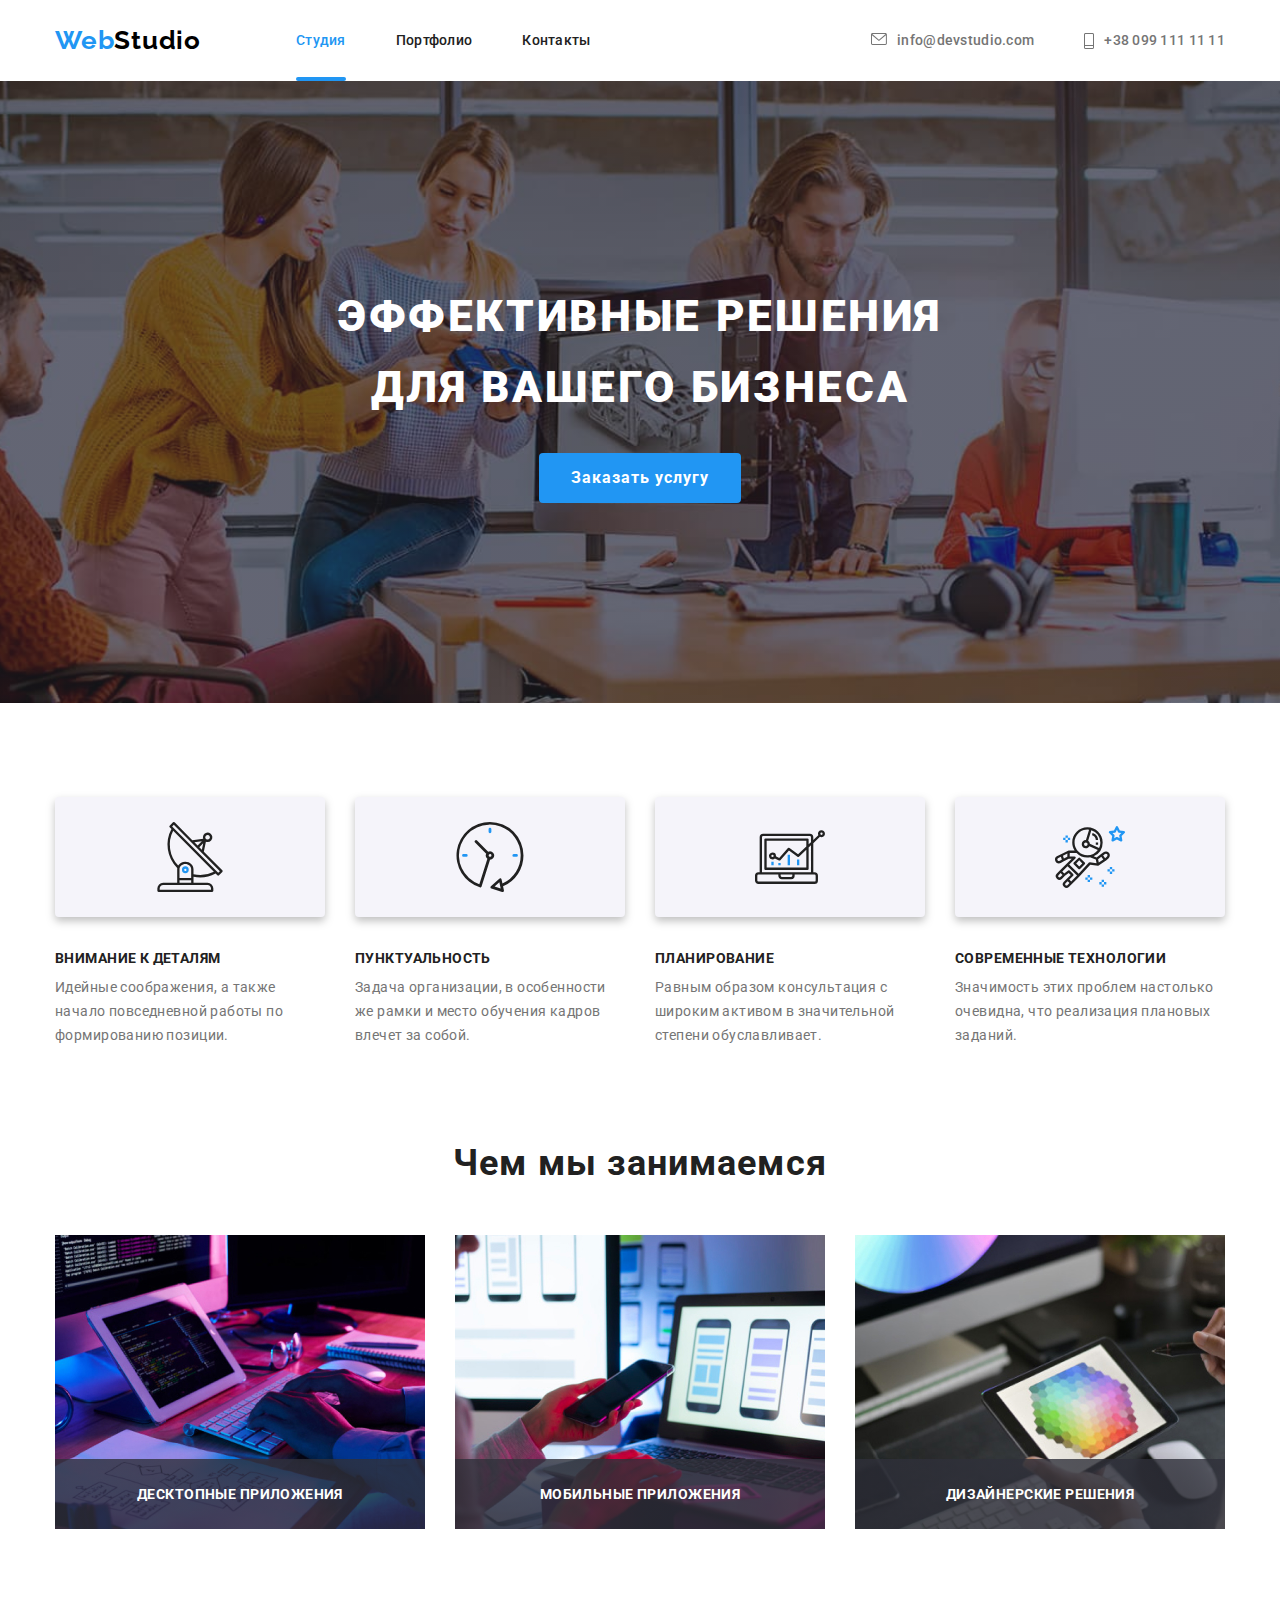
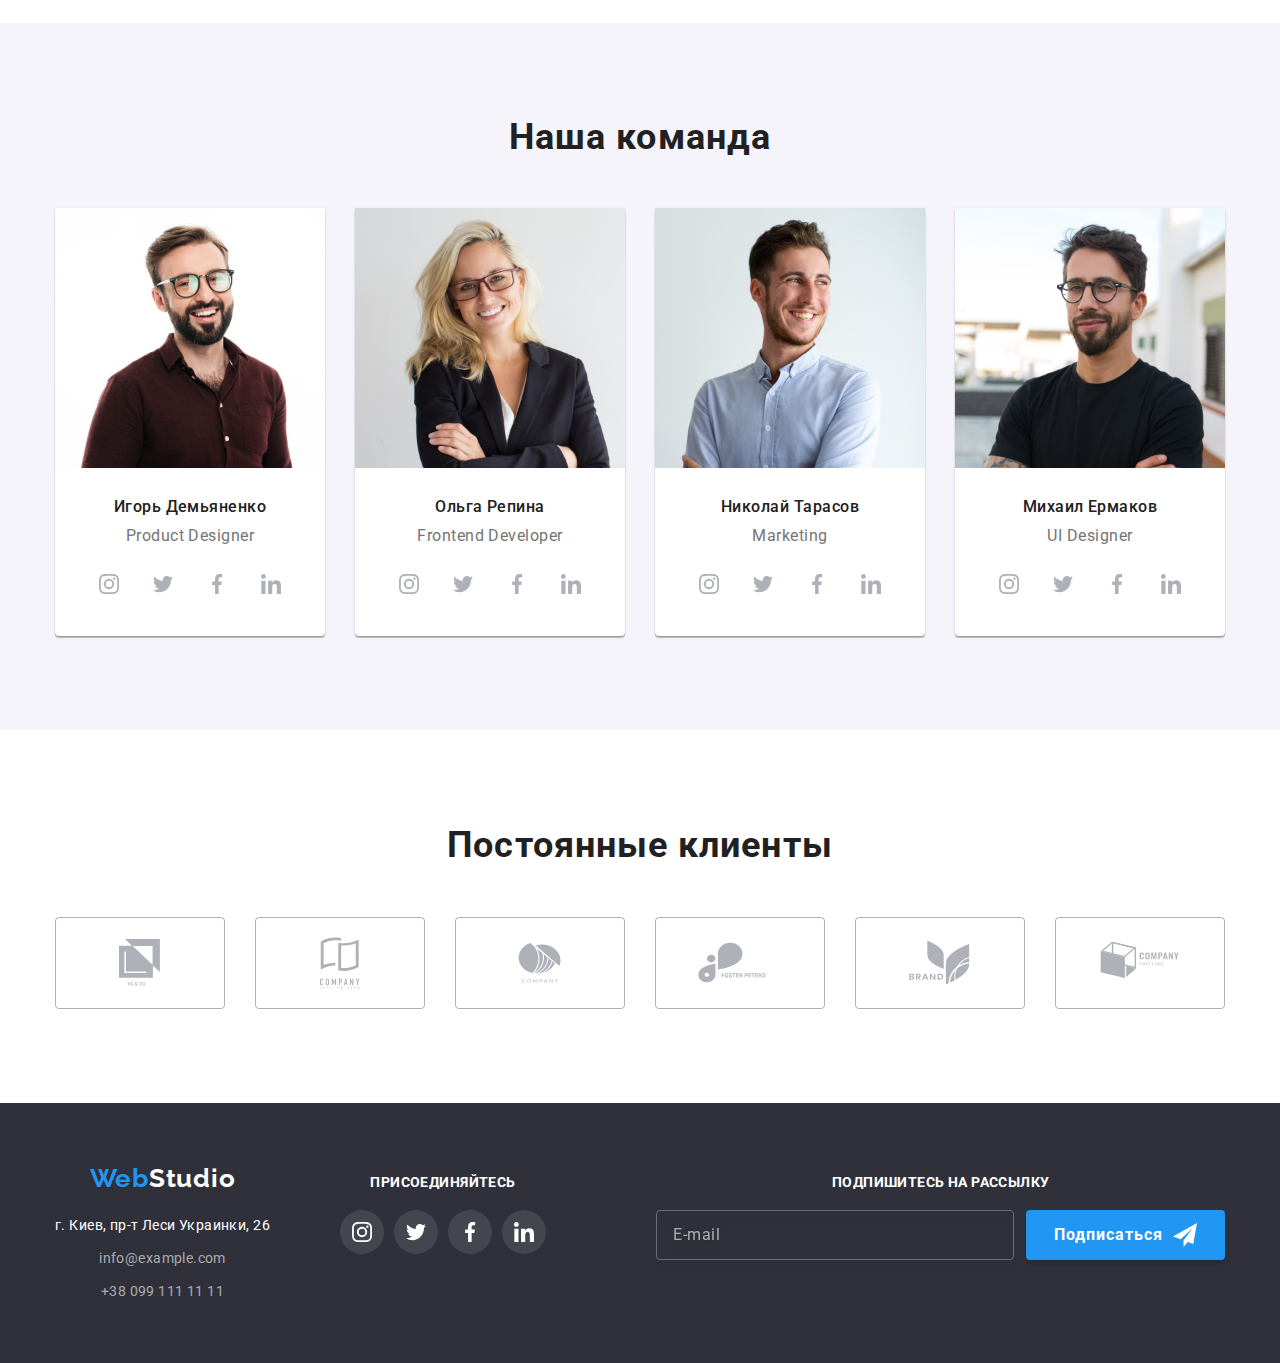
==== commit 7412cdb7: "fixed-main-img" ====
--- a/index.html
+++ b/index.html
@@ -159,26 +159,26 @@
 <ul class="list activites__list">
         <li class="activites__item">
             <img srcset="
-           ./images/desktop/box1-370.jpg 1x,
-            ./images/desktop/box1-740.jpg 2x
+           ./images/box1-370.jpg 1x,
+            ./images/box1-740.jpg 2x
            "
-            src="./images/desktop/box1-370.jpg" width="370" height="295" alt="Програмирование">
+            src="./images/box1-370.jpg" width="370" height="295" alt="Програмирование">
      <p class="activites__text">Десктопные приложения</p>
         </li>
         <li class="activites__item">
            <img srcset="
-           ./images/desktop/box2-370.jpg 1x,
-            ./images/desktop/box2-740.jpg 2x
+           ./images/box2-370.jpg 1x,
+            ./images/box2-740.jpg 2x
            "
-           src="./images/desktop/box2-370.jpg" width="370" alt="Маркетинг">
+           src="./images/box2-370.jpg" width="370" alt="Маркетинг">
         <p class="activites__text">Мобильные приложения</p>
         </li>
         <li class="activites__item">
             <img srcset="
-           ./images/desktop/box3-370.jpg 1x,
-            ./images/desktop/box3-740.jpg 2x
+           ./images/box3-370.jpg 1x,
+            ./images/box3-740.jpg 2x
            "
-            src="./images/desktop/box3-370.jpg" width="370" height="295" alt="Графический дизайн">
+            src="./images/box3-370.jpg" width="370" height="295" alt="Графический дизайн">
         <p class="activites__text">Дизайнерские решения</p>
         </li>
 </ul>
@@ -194,26 +194,26 @@
             <picture>
                 <source
                 srcset="
-                ./images/desktop/crew1-270 1x,
-                ./images/desktop/crew1-540 2x
-                "
-                media="(min-width:1200)"
-                />
-                <source
-                srcset="
-                ./images/tablet/crew1-354 1x,
-                ./images/tablet/crew1-708 2x
-                "
-                media="(min-width:768)"
-                />
-                <source
-                srcset="
-                ./images/phone/crew1-450 1x,
-                ./images/phone/crew1-900 2x
-                "
-                media="(max-width:767)"
-                />
-                <img src="./images/phone/crew1-900.jpg" alt="Игорь Демьяненко Product Designer">
+                ./images/crew1-270.jpg 1x,
+                ./images/crew1-540.jpg 2x
+                "
+                media="(min-width: 1200px)"
+                />
+                <source
+                srcset="
+                ./images/crew1-354.jpg 1x,
+                ./images/crew1-708.jpg 2x
+                "
+                media="(min-width: 768px)"
+                />
+                <source
+                srcset="
+                ./images/crew1-450.jpg 1x,
+                ./images/crew1-900.jpg 2x
+                "
+                media="(max-width: 767px)"
+                />
+                <img src="./images/crew1-900.jpg" alt="Игорь Демьяненко Product Designer">
             </picture>
             
             <div class="crew__content">
@@ -252,26 +252,26 @@
             <picture>
                 <source
                 srcset="
-                ./images/desktop/crew2-270 1x,
-                ./images/desktop/crew2-540 2x
-                "
-                media="(min-width:1200)"
-                />
-                <source
-                srcset="
-                ./images/tablet/crew2-354 1x,
-                ./images/tablet/crew2-708 2x
-                "
-                media="(min-width:768)"
-                />
-                <source
-                srcset="
-                ./images/phone/crew2-450 1x,
-                ./images/phone/crew2-900 2x
-                "
-                media="(max-width:767)"
-                />
-                <img src="./images/phone/crew2-900.jpg" alt="Ольга Репина Frontend Developer">
+                ./images/crew2-270.jpg 1x,
+                ./images/crew2-540.jpg 2x
+                "
+                media="(min-width: 1200px)"
+                />
+                <source
+                srcset="
+                ./images/crew2-354.jpg 1x,
+                ./images/crew2-708.jpg 2x
+                "
+                media="(min-width: 768px)"
+                />
+                <source
+                srcset="
+                ./images/crew2-450.jpg 1x,
+                ./images/crew2-900.jpg 2x
+                "
+                media="(max-width: 767px)"
+                />
+                <img src="./images/crew2-900.jpg" alt="Ольга Репина Frontend Developer">
             </picture>
             <div class="crew__content">
             <h3 class="crew__name">Ольга Репина</h3>
@@ -309,26 +309,26 @@
             <picture>
                 <source
                 srcset="
-                ./images/desktop/crew3-270 1x,
-                ./images/desktop/crew3-540 2x
-                "
-                media="(min-width: 1200)"
-                />
-                <source
-                srcset="
-                ./images/tablet/crew3-354 1x,
-                ./images/tablet/crew3-708 2x
-                "
-                media="(min-width:768)"
-                />
-                <source
-                srcset="
-                ./images/phone/crew3-450 1x,
-                ./images/phone/crew3-900 2x
-                "
-                media="(max-width:767)"
-                />
-                <img src="./images/phone/crew3-900.jpg" alt="Николай Тарасов Marketing">
+                ./images/crew3-270.jpg 1x,
+                ./images/crew3-540.jpg 2x
+                "
+                media="(min-width: 1200px)"
+                />
+                <source
+                srcset="
+                ./images/crew3-354.jpg 1x,
+                ./images/crew3-708.jpg 2x
+                "
+                media="(min-width: 768px)"
+                />
+                <source
+                srcset="
+                ./images/crew3-450.jpg 1x,
+                ./images/crew3-900.jpg 2x
+                "
+                media="(max-width: 767px)"
+                />
+                <img src="./images/crew3-900.jpg" alt="Николай Тарасов Marketing">
             </picture>
             <div class="crew__content">
                 <h3 class="crew__name">Николай Тарасов</h3>
@@ -366,26 +366,26 @@
             <picture>
                 <source
                 srcset="
-                ./images/desktop/crew4-270 1x,
-                ./images/desktop/crew4-540 2x
-                "
-                media="(min-width:1200)"
-                />
-                <source
-                srcset="
-                ./images/tablet/crew4-354 1x,
-                ./images/tablet/crew4-708 2x
-                "
-                media="(min-width:768)"
-                />
-                <source
-                srcset="
-                ./images/phone/crew4-450 1x,
-                ./images/phone/crew4-900 2x
-                "
-                media="(max-width:767)"
-                />
-                <img src="./images/phone/crew4-900.jpg" alt="Михаил Ермаков UI Designer">
+                ./images/crew4-270.jpg 1x,
+                ./images/crew4-540.jpg 2x
+                "
+                media="(min-width: 1200px)"
+                />
+                <source
+                srcset="
+                ./images/crew4-354.jpg 1x,
+                ./images/crew4-708.jpg 2x
+                "
+                media="(min-width: 768px)"
+                />
+                <source
+                srcset="
+                ./images/crew4-450.jpg 1x,
+                ./images/crew4-900.jpg 2x
+                "
+                media="(max-width: 767px)"
+                />
+                <img src="./images/crew4-900.jpg" alt="Михаил Ермаков UI Designer">
             </picture>
             <div class="crew__content">
                 <h3 class="crew__name">Михаил Ермаков</h3>
--- a/css/main.min.css
+++ b/css/main.min.css
@@ -1 +1 @@
-.visually-hidden{position:absolute;width:1px;height:1px;margin:-1px;border:0;padding:0;white-space:nowrap;-webkit-clip-path:inset(100%);clip-path:inset(100%);clip:rect(0 0 0 0);overflow:hidden}img{display:block;max-width:100%;height:auto}.list{padding:0;margin:0;list-style:none}h1,h2,h3,h4,h5,h6,p{margin-top:0;margin-bottom:0}.container{margin-left:auto;margin-right:auto;padding-left:15px;padding-right:15px}@media screen and (min-width: 480px){.container{width:480px}}@media screen and (min-width: 768px){.container{width:768px}}@media screen and (min-width: 1200px){.container{width:1200px}}body{background-color:#fff;color:#757575;font-family:"Roboto","sans-serif";font-size:14px;letter-spacing:.03em}body.modal-open{overflow:hidden}.page-header{border-bottom:1px solid #ececec}.page-header--none-border{border-bottom:0}.page-header-main-nav{display:-webkit-box;display:-ms-flexbox;display:flex;-webkit-box-align:center;-ms-flex-align:center;align-items:center}.page-header__logo{display:-webkit-box;display:-ms-flexbox;display:flex;-webkit-box-pack:center;-ms-flex-pack:center;justify-content:center;-webkit-box-align:center;-ms-flex-align:center;align-items:center;padding-top:16px;padding-bottom:16px;color:#000;text-decoration:none;font-family:Raleway;font-style:normal;font-weight:700;font-size:26px;line-height:1.2;letter-spacing:.03em;-webkit-transition-property:color;transition-property:color;-webkit-transition-duration:250ms;transition-duration:250ms;-webkit-transition-timing-function:cubic-bezier(0.4, 0, 0.2, 1);transition-timing-function:cubic-bezier(0.4, 0, 0.2, 1)}.page-header__logo--color{color:#2196f3}.page-header__logo:hover,.page-header__logo:focus{color:#2196f3}@media screen and (min-width: 768px){.page-header__logo{padding-top:25px;padding-bottom:25px;margin-right:88px}}@media screen and (min-width: 1200px){.page-header__logo{margin-right:95px}}.page-header-site-nav{display:none}@media screen and (min-width: 768px){.page-header-site-nav{display:-webkit-box;display:-ms-flexbox;display:flex}}.page-header-site-nav__list{display:-webkit-box;display:-ms-flexbox;display:flex;-webkit-box-align:center;-ms-flex-align:center;align-items:center}.page-header-site-nav__item{margin-right:50px}.page-header-site-nav__item:last-child{margin-right:0}.page-header-site-nav__link{display:block;color:#212121;font-family:"Roboto";font-style:normal;text-decoration:none;font-weight:500;font-size:14px;line-height:1.14;letter-spacing:.02em;-webkit-transition-property:color;transition-property:color;-webkit-transition-duration:250ms;transition-duration:250ms;-webkit-transition-timing-function:cubic-bezier(0.4, 0, 0.2, 1);transition-timing-function:cubic-bezier(0.4, 0, 0.2, 1)}.page-header-site-nav__link:hover,.page-header-site-nav__link:focus{color:#2196f3}.page-header-site-nav__link--current{position:relative;font-family:"Roboto";font-style:normal;color:#2196f3;font-weight:500;font-size:14px;line-height:1.14;letter-spacing:.02em;text-decoration:none;display:block;padding-top:32px;padding-bottom:32px}.page-header-site-nav__link--current::after{position:absolute;content:"";left:0;bottom:0;width:100%;height:4px;border-radius:2px;background-color:#2196f3}.page-header-site-nav-contacts__list{display:none}@media screen and (min-width: 768px){.page-header-site-nav-contacts__list{display:block;margin-left:auto}}@media screen and (min-width: 1200px){.page-header-site-nav-contacts__list{display:-webkit-box;display:-ms-flexbox;display:flex;-webkit-box-align:center;-ms-flex-align:center;align-items:center;-webkit-box-pack:center;-ms-flex-pack:center;justify-content:center}}@media screen and (min-width: 768px){.page-header-site-nav-contacts__item{margin-bottom:10px}.page-header-site-nav-contacts__item:last-child{margin-bottom:0}}@media screen and (min-width: 1200px){.page-header-site-nav-contacts__item{margin-right:50px;margin-bottom:0}.page-header-site-nav-contacts__item:last-child{margin-right:0}}.page-header-site-nav__icon{margin-right:10px;fill:currentColor}.page-header-site-nav-contacts__link{color:#757575;font-family:"Roboto";color:#757575;text-decoration:none;font-weight:500;font-size:12px;line-height:1.16;letter-spacing:.02em;display:-webkit-box;display:-ms-flexbox;display:flex;-webkit-transition-property:color;transition-property:color;-webkit-transition-duration:250ms;transition-duration:250ms;-webkit-transition-timing-function:cubic-bezier(0.4, 0, 0.2, 1);transition-timing-function:cubic-bezier(0.4, 0, 0.2, 1)}.page-header-site-nav-contacts__link:hover,.page-header-site-nav-contacts__link:focus{color:#2196f3}@media screen and (min-width: 1200px){.page-header-site-nav-contacts__link{font-size:14px;line-height:1.14}}.page-header-menu__button-open{cursor:pointer;display:block;margin-left:auto;padding:0;border:none;background-color:rgba(0,0,0,0);-webkit-transition-property:fill;transition-property:fill;-webkit-transition-duration:250ms;transition-duration:250ms;-webkit-transition-timing-function:cubic-bezier(0.4, 0, 0.2, 1);transition-timing-function:cubic-bezier(0.4, 0, 0.2, 1)}.page-header-menu__button-open:hover,.page-header-menu__button-open:focus{fill:#2196f3}@media screen and (min-width: 768px){.page-header-menu__button-open{display:none}}.page-header-mobile-menu{display:none;position:fixed;top:0;left:0;width:100vw;height:100vh;padding-top:10px;padding-bottom:48px;padding-left:40px;padding-right:30px;background-color:#fff}.page-header-mobile-menu.is-open{display:block;z-index:2}@media screen and (min-width: 768px){.page-header-mobile-menu.is-open{display:none}}.page-header-mobile-menu-container{display:-webkit-box;display:-ms-flexbox;display:flex;-webkit-box-orient:vertical;-webkit-box-direction:normal;-ms-flex-direction:column;flex-direction:column;height:100%;-webkit-box-pack:justify;-ms-flex-pack:justify;justify-content:space-between;overflow:auto;width:100%}.page-header-menu__button-close{cursor:pointer;display:block;margin-left:auto;padding:0;border:none;background-color:rgba(0,0,0,0);-webkit-transition-property:fill;transition-property:fill;-webkit-transition-duration:250ms;transition-duration:250ms;-webkit-transition-timing-function:cubic-bezier(0.4, 0, 0.2, 1);transition-timing-function:cubic-bezier(0.4, 0, 0.2, 1)}.page-header-menu__button-close:hover,.page-header-menu__button-close:focus{fill:#2196f3}@media screen and (min-width: 768px){.page-header-menu__button-close{display:none}}.page-header-mobile-site-nav__list{margin-bottom:100px}.page-header-mobile-site-nav__item{margin-bottom:32px}.page-header-mobile-site-nav__item:last-child{margin-bottom:0}.page-header-mobile-site-nav__link{display:block;color:#212121;font-family:"Roboto";font-style:normal;text-decoration:none;font-weight:500;font-size:40px;line-height:1.17;letter-spacing:.02em;-webkit-transition-property:color;transition-property:color;-webkit-transition-duration:250ms;transition-duration:250ms;-webkit-transition-timing-function:cubic-bezier(0.4, 0, 0.2, 1);transition-timing-function:cubic-bezier(0.4, 0, 0.2, 1)}.page-header-mobile-site-nav__link:hover,.page-header-mobile-site-nav__link:focus{color:#2196f3}.page-header-mobile-site-nav__link--current{position:relative;font-family:"Roboto";font-style:normal;color:#2196f3;font-weight:500;font-size:40px;line-height:1.17;letter-spacing:.02em;letter-spacing:.02em;text-decoration:none;display:block}.page-header-mobile-site-nav-contacts__list{margin-bottom:64px}@media screen and (min-width: 768px){.page-header-mobile-site-nav-contacts__list{display:none}}.page-header-mobile-site-nav-contacts__item{margin-bottom:32px}.page-header-mobile-site-nav-contacts__item:last-child{margin-bottom:0}.page-header-mobile-site-nav-contacts__link{color:#757575;font-family:"Roboto";font-style:normal;color:#757575;text-decoration:none;font-weight:500;font-size:24px;line-height:1.16;letter-spacing:.02em;-webkit-transition-property:color;transition-property:color;-webkit-transition-duration:250ms;transition-duration:250ms;-webkit-transition-timing-function:cubic-bezier(0.4, 0, 0.2, 1);transition-timing-function:cubic-bezier(0.4, 0, 0.2, 1)}.page-header-mobile-site-nav-contacts__link:hover,.page-header-mobile-site-nav-contacts__link:focus{color:#2196f3}.page-header-mobile-site-nav-contacts__link--phone{color:#2196f3;text-decoration:none;font-weight:500;font-size:34px;line-height:1.17;letter-spacing:.02em}.page-header-mobile-site-nav-socials__list{display:-webkit-box;display:-ms-flexbox;display:flex}@media screen and (min-width: 768px){.page-header-mobile-site-nav-socials__list{display:none}}.page-header-mobile-site-nav-socials__item{margin-right:10px}.page-header-mobile-site-nav-socials__item::after{content:"";margin-left:10px;border-right:1px solid rgba(33,33,33,.2)}.page-header-mobile-site-nav-socials__item:last-child{margin-right:0}.page-header-mobile-site-nav-socials__item:last-child::after{border-right:0;margin-left:0}.page-header-mobile-site-nav-socials__link{color:#2196f3;text-decoration:none;font-family:"Roboto";font-style:normal;font-weight:500;font-size:18px;line-height:1.22;letter-spacing:.02em}.hero{background-color:#2f303a;background-image:-webkit-gradient(linear, left top, right top, from(rgba(47, 48, 58, 0.4)), to(rgba(47, 48, 58, 0.4))),url(../images/phone/hero-480.jpg);background-image:linear-gradient(to right, rgba(47, 48, 58, 0.4), rgba(47, 48, 58, 0.4)),url(../images/phone/hero-480.jpg);background-position:center;text-align:center;padding-top:118px;padding-bottom:118px;max-width:1600px;margin-left:auto;margin-right:auto;background-size:cover;background-repeat:no-repeat}@media(min-device-pixel-ratio: 2),(-webkit-min-device-pixel-ratio: 2),(min-resolution: 192dpi),(min-resolution: 2dppx){.hero{background-image:-webkit-gradient(linear, left top, right top, from(rgba(47, 48, 58, 0.4)), to(rgba(47, 48, 58, 0.4))),url(../images/phone/hero-960.jpg);background-image:linear-gradient(to right, rgba(47, 48, 58, 0.4), rgba(47, 48, 58, 0.4)),url(../images/phone/hero-960.jpg)}}@media screen and (min-width: 768px){.hero{background-image:-webkit-gradient(linear, left top, right top, from(rgba(47, 48, 58, 0.4)), to(rgba(47, 48, 58, 0.4))),url(../images/tablet/hero-768.jpg);background-image:linear-gradient(to right, rgba(47, 48, 58, 0.4), rgba(47, 48, 58, 0.4)),url(../images/tablet/hero-768.jpg)}}@media screen and (min-width: 768px)and (min-device-pixel-ratio: 2),screen and (min-width: 768px)and (-webkit-min-device-pixel-ratio: 2),screen and (min-width: 768px)and (min-resolution: 192dpi),screen and (min-width: 768px)and (min-resolution: 2dppx){.hero{background-image:-webkit-gradient(linear, left top, right top, from(rgba(47, 48, 58, 0.4)), to(rgba(47, 48, 58, 0.4))),url(../images/tablet/hero-1536.jpg);background-image:linear-gradient(to right, rgba(47, 48, 58, 0.4), rgba(47, 48, 58, 0.4)),url(../images/tablet/hero-1536.jpg)}}@media screen and (min-width: 1200px){.hero{padding-top:200px;padding-bottom:200px;background-image:-webkit-gradient(linear, left top, right top, from(rgba(47, 48, 58, 0.4)), to(rgba(47, 48, 58, 0.4))),url(../images/desktop/hero-1600.jpg);background-image:linear-gradient(to right, rgba(47, 48, 58, 0.4), rgba(47, 48, 58, 0.4)),url(../images/desktop/hero-1600.jpg)}}@media screen and (min-width: 1200px)and (min-device-pixel-ratio: 2),screen and (min-width: 1200px)and (-webkit-min-device-pixel-ratio: 2),screen and (min-width: 1200px)and (min-resolution: 192dpi),screen and (min-width: 1200px)and (min-resolution: 2dppx){.hero{background-image:-webkit-gradient(linear, left top, right top, from(rgba(47, 48, 58, 0.4)), to(rgba(47, 48, 58, 0.4))),url(../images/desktop/hero-3200.jpg);background-image:linear-gradient(to right, rgba(47, 48, 58, 0.4), rgba(47, 48, 58, 0.4)),url(../images/desktop/hero-3200.jpg)}}.hero__title{margin-bottom:30px;color:#fff;font-family:"Roboto";font-style:normal;font-weight:900;font-size:26px;line-height:1.61;letter-spacing:.06em;text-transform:uppercase}@media screen and (min-width: 1200px){.hero__title{font-size:44px;line-height:1,36}}.hero__button{color:#fff;background-color:#2196f3;font-family:"Roboto";font-weight:700;font-size:16px;line-height:1.88;padding:10px 32px;border-radius:4px;min-width:200px;display:inline-block;text-align:center;letter-spacing:.06em;cursor:pointer;border:none;-webkit-transition-property:background-color;transition-property:background-color;-webkit-transition-duration:250ms;transition-duration:250ms;-webkit-transition-timing-function:cubic-bezier(0.4, 0, 0.2, 1);transition-timing-function:cubic-bezier(0.4, 0, 0.2, 1)}.hero__button:hover,.hero__button:focus{background-color:#188ce8}.features{padding-top:94px;padding-bottom:94px}@media screen and (min-width: 768px){.features__list{display:-webkit-box;display:-ms-flexbox;display:flex;-ms-flex-wrap:wrap;flex-wrap:wrap;margin:-15px}}.features__item{text-align:center;margin-bottom:30px}.features__item:last-child{margin-bottom:0}@media screen and (min-width: 768px){.features__item{text-align:left;width:calc((100% - 60px)/2);margin:15px}}@media screen and (min-width: 1200px){.features__item{text-align:left;width:calc((100% - 120px)/4)}}@media screen and (min-width: 1200px)and (max-width: 767px){.features__item:not(:last-child){margin-bottom:30px}}.features__title{margin-bottom:10px;color:#212121;font-family:"Roboto";font-style:normal;font-weight:700;font-size:14px;line-height:1.15;letter-spacing:.03em;text-transform:uppercase}.features__icon{background-color:#f5f4fa;height:120px;width:100%;margin-bottom:30px;border-radius:4px;-webkit-filter:drop-shadow(0px 4px 4px rgba(0, 0, 0, 0.25));filter:drop-shadow(0px 4px 4px rgba(0, 0, 0, 0.25))}.features__text{font-size:14px;line-height:1.7;letter-spacing:.03em}.activites{padding-bottom:94px;text-align:center}@media screen and (max-width: 1199px){.activites{display:none}}.activites__list{display:-webkit-box;display:-ms-flexbox;display:flex}.activites__item{position:relative;margin-right:30px}.activites__item:last-child{margin-right:0}.activites__title{margin-bottom:50px;font-family:"Roboto";font-style:normal;color:#212121;font-weight:700;font-size:36px;line-height:1.2;letter-spacing:.03em}.activites__text{color:#fff;font-weight:700;line-height:1.15;text-align:center;text-transform:uppercase;position:absolute;bottom:0;display:-webkit-box;display:-ms-flexbox;display:flex;-webkit-box-pack:center;-ms-flex-pack:center;justify-content:center;-webkit-box-align:center;-ms-flex-align:center;align-items:center;margin:0;padding:0;height:70px;width:100%;background-image:-webkit-gradient(linear, left top, left bottom, from(rgba(47, 48, 58, 0.8)), to(rgba(47, 48, 58, 0.8)));background-image:linear-gradient(rgba(47, 48, 58, 0.8), rgba(47, 48, 58, 0.8))}.crew{background-color:#f5f4fa;padding-top:94px;padding-bottom:94px;text-align:center}@media screen and (min-width: 768px){.crew__list{display:-webkit-box;display:-ms-flexbox;display:flex;-ms-flex-wrap:wrap;flex-wrap:wrap;margin:-15px}}.crew__item{background-color:#fff;-webkit-box-shadow:0px 1px 3px rgba(0,0,0,.12),0px 1px 1px rgba(0,0,0,.14),0px 2px 1px rgba(0,0,0,.2);box-shadow:0px 1px 3px rgba(0,0,0,.12),0px 1px 1px rgba(0,0,0,.14),0px 2px 1px rgba(0,0,0,.2);border-radius:0px 0px 4px 4px}@media screen and (max-width: 767px){.crew__item{margin-bottom:30px}.crew__item:last-child{margin-bottom:0}}@media screen and (min-width: 768px){.crew__item{width:calc((100% - 60px)/2);margin:15px}}@media screen and (min-width: 1200px){.crew__item{width:calc((100% - 120px)/4);margin:15px}}.crew__title{margin-bottom:50px;color:#212121;font-family:"Roboto";font-style:normal;font-weight:700;font-size:36px;line-height:1.15;letter-spacing:.03em}.crew__content{padding-bottom:30px;padding-top:30px}.crew__name{margin-bottom:10px;color:#212121;font-family:"Roboto";font-style:normal;font-weight:500;font-size:16px;line-height:1,2;letter-spacing:.03em}.crew__text{font-size:16px;line-height:1.2;letter-spacing:.03em;margin-bottom:16px}.crew__link__list{display:-webkit-box;display:-ms-flexbox;display:flex;-webkit-box-pack:center;-ms-flex-pack:center;justify-content:center}.crew__link__item{margin-right:10px}.crew__link__item:last-child{margin-right:0}.crew__link{display:-webkit-box;display:-ms-flexbox;display:flex;color:#afb1b8;width:44px;height:44px;border-radius:50%;-webkit-box-pack:center;-ms-flex-pack:center;justify-content:center;-webkit-box-align:center;-ms-flex-align:center;align-items:center;-webkit-transition-property:background-color,color;transition-property:background-color,color;-webkit-transition-duration:250ms;transition-duration:250ms;-webkit-transition-timing-function:cubic-bezier(0.4, 0, 0.2, 1);transition-timing-function:cubic-bezier(0.4, 0, 0.2, 1)}.crew__link:hover,.crew__link:focus{background-color:#2196f3;color:#fff}.crew__icon{fill:currentColor;width:20px;height:20px}.clients{padding-top:94px;padding-bottom:94px;text-align:center}.clients__title{margin-bottom:50px;font-family:"Roboto";font-style:normal;color:#212121;font-weight:700;font-size:36px;line-height:1.2;letter-spacing:.03em}.clients__list{display:-webkit-box;display:-ms-flexbox;display:flex;-ms-flex-wrap:wrap;flex-wrap:wrap;margin:-15px}@media screen and (max-width: 767px){.clients__item{width:calc((100% - 60px)/2);margin:15px}}@media screen and (min-width: 768px){.clients__item{width:calc((100% - 90px)/3);margin:15px}}@media screen and (min-width: 1200px){.clients__item{width:calc((100% - 180px)/6);margin:15px}}.clients__link{height:92px;display:-webkit-box;display:-ms-flexbox;display:flex;-webkit-box-pack:center;-ms-flex-pack:center;justify-content:center;-webkit-box-align:center;-ms-flex-align:center;align-items:center;border:1px solid #afb1b8;border-radius:4px;color:#afb1b8;-webkit-transition-property:color,border-color;transition-property:color,border-color;-webkit-transition-duration:250ms;transition-duration:250ms;-webkit-transition-timing-function:cubic-bezier(0.4, 0, 0.2, 1);transition-timing-function:cubic-bezier(0.4, 0, 0.2, 1)}.clients__link:hover,.clients__link:focus{color:#2196f3;border-color:#2196f3}.clients__icon{fill:currentColor}.page-footer__container{text-align:center}@media screen and (min-width: 768px){.page-footer__container{display:-webkit-box;display:-ms-flexbox;display:flex;-ms-flex-wrap:wrap;flex-wrap:wrap;-webkit-box-orient:horizontal;-webkit-box-direction:normal;-ms-flex-direction:row;flex-direction:row;-webkit-box-align:baseline;-ms-flex-align:baseline;align-items:baseline;-webkit-box-pack:justify;-ms-flex-pack:justify;justify-content:space-between}}.page-footer__column{margin-bottom:60px}@media screen and (min-width: 1200px){.page-footer__column{margin-bottom:0;margin-right:70px}}.page-footer{background-color:#2f303a;padding-top:60px;padding-bottom:60px}.page-footer__logo{color:#fff;text-decoration:none;font-family:"Raleway";font-style:normal;font-weight:700;font-size:26px;line-height:1.2;letter-spacing:.03em;display:inline-block;margin-bottom:20px}.page-footer__logo--color{color:#2196f3}.page-footer__adress{color:#fff;text-decoration:none;font-family:"Roboto";font-style:normal;font-weight:400;font-size:14px;line-height:1.7;letter-spacing:.03em;display:block;-webkit-transition-property:color;transition-property:color;-webkit-transition-duration:250ms;transition-duration:250ms;-webkit-transition-timing-function:cubic-bezier(0.4, 0, 0.2, 1);transition-timing-function:cubic-bezier(0.4, 0, 0.2, 1)}.page-footer__adress:hover,.page-footer__adress:focus{color:#2196f3}.page-footer__link__item{margin-bottom:9px}.page-footer__link__item:last-child{margin-bottom:0}.page-footer__link{color:rgba(255,255,255,.6);text-decoration:none;font-family:"Roboto";font-style:normal;font-size:14px;line-height:1.7;letter-spacing:.03em;display:block;-webkit-transition-property:color;transition-property:color;-webkit-transition-duration:250ms;transition-duration:250ms;-webkit-transition-timing-function:cubic-bezier(0.4, 0, 0.2, 1);transition-timing-function:cubic-bezier(0.4, 0, 0.2, 1)}.page-footer__link:hover,.page-footer__link:focus{color:#2196f3}.page-footer-socials__text{color:#fff;font-weight:700;font-size:14px;line-height:1.15;letter-spacing:.03em;text-transform:uppercase;margin-bottom:20px}.page-footer-socials__list{display:-webkit-box;display:-ms-flexbox;display:flex;-webkit-box-pack:center;-ms-flex-pack:center;justify-content:center}.page-footer-socials__item{margin-right:10px}.page-footer-socials__item:last-child{margin-right:0}.page-footer-socials__link{width:44px;height:44px;display:-webkit-box;display:-ms-flexbox;display:flex;-webkit-box-pack:center;-ms-flex-pack:center;justify-content:center;-webkit-box-align:center;-ms-flex-align:center;align-items:center;border-radius:50%;color:#fff;background-image:-webkit-gradient(linear, left top, right top, from(rgba(255, 255, 255, 0.1)), to(rgba(255, 255, 255, 0.1)));background-image:linear-gradient(to right, rgba(255, 255, 255, 0.1), rgba(255, 255, 255, 0.1));-webkit-transition-property:background-color;transition-property:background-color;-webkit-transition-duration:250ms;transition-duration:250ms;-webkit-transition-timing-function:cubic-bezier(0.4, 0, 0.2, 1);transition-timing-function:cubic-bezier(0.4, 0, 0.2, 1)}.page-footer-socials__link:hover,.page-footer-socials__link:focus{background-color:#2196f3}.page-footer-socials__icon{width:20px;height:20px;fill:currentColor}.page-footer-form__column{margin-right:auto;margin-left:auto}@media screen and (min-width: 1200px){.page-footer-form__column{margin-right:0;margin-left:auto}}.page-footer-form__text{color:#fff;font-weight:700;font-size:14px;line-height:1.15;letter-spacing:.03em;text-transform:uppercase;margin-bottom:20px}.page-footer__field{display:-webkit-box;display:-ms-flexbox;display:flex;-webkit-box-orient:vertical;-webkit-box-direction:normal;-ms-flex-direction:column;flex-direction:column;-webkit-box-align:center;-ms-flex-align:center;align-items:center}@media screen and (min-width: 1200px){.page-footer__field{-webkit-box-orient:horizontal;-webkit-box-direction:normal;-ms-flex-direction:row;flex-direction:row}}.page-footer__input{color:#fff;background-color:inherit;border:1px solid rgba(255,255,255,.3);border-radius:4px;-webkit-filter:drop-shadow(0px 4px 4px rgba(0, 0, 0, 0.15));filter:drop-shadow(0px 4px 4px rgba(0, 0, 0, 0.15));width:100%;height:50px;margin-bottom:20px;padding:0 0 0 16px;outline:none;-webkit-transition-property:border-color;transition-property:border-color;-webkit-transition-duration:250ms;transition-duration:250ms;-webkit-transition-timing-function:cubic-bezier(0.4, 0, 0.2, 1);transition-timing-function:cubic-bezier(0.4, 0, 0.2, 1)}@media screen and (min-width: 768px){.page-footer__input{width:450px}}@media screen and (min-width: 1200px){.page-footer__input{width:358px;margin-bottom:0;margin-right:12px}}.page-footer__input:hover,.page-footer__input:focus{border:1px solid #2196f3}.page-footer__input::-webkit-input-placeholder{font-size:16px;line-height:1.25;letter-spacing:.03em;color:rgba(255,255,255,.6)}.page-footer__input::-moz-placeholder{font-size:16px;line-height:1.25;letter-spacing:.03em;color:rgba(255,255,255,.6)}.page-footer__input:-ms-input-placeholder{font-size:16px;line-height:1.25;letter-spacing:.03em;color:rgba(255,255,255,.6)}.page-footer__input::-ms-input-placeholder{font-size:16px;line-height:1.25;letter-spacing:.03em;color:rgba(255,255,255,.6)}.page-footer__input::placeholder{font-size:16px;line-height:1.25;letter-spacing:.03em;color:rgba(255,255,255,.6)}.page-footer__submit-button{font-family:"Roboto";font-style:normal;font-weight:700;font-size:16px;line-height:1.87;letter-spacing:.06em;color:#fff;display:-webkit-box;display:-ms-flexbox;display:flex;-webkit-box-pack:center;-ms-flex-pack:center;justify-content:center;-webkit-box-align:center;-ms-flex-align:center;align-items:center;text-align:center;padding:10px 28px;cursor:pointer;background-color:#2196f3;border:none;-webkit-box-shadow:0px 4px 4px rgba(0,0,0,.15);box-shadow:0px 4px 4px rgba(0,0,0,.15);border-radius:4px;-webkit-transition-property:background-color;transition-property:background-color;-webkit-transition-duration:250ms;transition-duration:250ms;-webkit-transition-timing-function:cubic-bezier(0.4, 0, 0.2, 1);transition-timing-function:cubic-bezier(0.4, 0, 0.2, 1)}.page-footer__submit-button:hover,.page-footer__submit-button:focus{background-color:#188ce8}.page-footer__button__icon{margin-left:10px}.backdrop{position:fixed;top:0;left:0;width:100%;height:100%;background-color:rgba(0,0,0,.2);opacity:1;-webkit-transition:250ms cubic-bezier(0.4, 0, 0.2, 1);transition:250ms cubic-bezier(0.4, 0, 0.2, 1);overflow-y:scroll}.backdrop.is-hidden{opacity:0;pointer-events:none}.backdrop.is-hidden .modal{-webkit-transform:translate(-50%, -50%) scale(0.9);transform:translate(-50%, -50%) scale(0.9)}.modal{width:450px;height:609px;position:absolute;top:50%;left:50%;-webkit-transform:translate(-50%, -50%);transform:translate(-50%, -50%);background-color:#fff;border-radius:4px;-webkit-box-shadow:0px 1px 3px rgba(0,0,0,.12),0px 1px 1px rgba(0,0,0,.14),0px 2px 1px rgba(0,0,0,.2);box-shadow:0px 1px 3px rgba(0,0,0,.12),0px 1px 1px rgba(0,0,0,.14),0px 2px 1px rgba(0,0,0,.2);-webkit-transition:250ms cubic-bezier(0.4, 0, 0.2, 1);transition:250ms cubic-bezier(0.4, 0, 0.2, 1);padding:40px}@media(min-width: 1200px){.modal{width:528px;height:581px}}.modal__icon{width:18px;height:18px;fill:currentColor}.modal__button{position:fixed;top:0;right:0;display:-webkit-box;display:-ms-flexbox;display:flex;-webkit-box-align:center;-ms-flex-align:center;align-items:center;-webkit-box-pack:center;-ms-flex-pack:center;justify-content:center;margin-top:8px;margin-right:8px;width:30px;height:30px;border-radius:50%;border:1px solid rgba(0,0,0,.1);background-color:var(--primary-bg-color);cursor:pointer;color:#000;-webkit-transition-property:color;transition-property:color;-webkit-transition-duration:250ms;transition-duration:250ms;-webkit-transition-timing-function:cubic-bezier(0.4, 0, 0.2, 1);transition-timing-function:cubic-bezier(0.4, 0, 0.2, 1)}.modal__button:hover,.modal__button:focus{color:#2196f3}.modal-form{width:370px}@media(min-width: 1200px){.modal-form{width:448px}}.modal__text{text-align:center;font-weight:700;font-size:20px;line-height:1.15;letter-spacing:.03em;color:#212121;margin-bottom:12px}.modal-form__field{display:-webkit-box;display:-ms-flexbox;display:flex;-webkit-box-orient:vertical;-webkit-box-direction:normal;-ms-flex-direction:column;flex-direction:column;position:relative;text-align:start;margin-bottom:10px;-webkit-transition-property:border-color;transition-property:border-color;-webkit-transition-duration:250ms;transition-duration:250ms;-webkit-transition-timing-function:cubic-bezier(0.4, 0, 0.2, 1);transition-timing-function:cubic-bezier(0.4, 0, 0.2, 1);margin-bottom:10px}.modal-form__field:last-child{margin-bottom:0}.modal-form__label{margin-bottom:4px;font-size:12px;line-height:1.15;letter-spacing:.01em}.modal-form__input{padding-left:30px;border:1px solid rgba(33,33,33,.2);border-radius:4px;height:40px;outline:none;-webkit-transition-property:border-color;transition-property:border-color;-webkit-transition-duration:250ms;transition-duration:250ms;-webkit-transition-timing-function:cubic-bezier(0.4, 0, 0.2, 1);transition-timing-function:cubic-bezier(0.4, 0, 0.2, 1)}.modal-form__input .modal-form__field:focus-within,.modal-form__field:hover .modal-form__input{border:1px solid #2196f3;color:#2196f3}.modal-form__icon{color:#212121;position:absolute;width:18px;height:18px;top:50%;left:12px;fill:currentColor;-webkit-transition-property:fill;transition-property:fill;-webkit-transition-duration:250ms;transition-duration:250ms;-webkit-transition-timing-function:cubic-bezier(0.4, 0, 0.2, 1);transition-timing-function:cubic-bezier(0.4, 0, 0.2, 1)}.modal-form__icon .modal-form__field:focus-within,.modal-form__field:hover .modal-form__icon{fill:#2196f3}.modal-textarea__field{display:-webkit-box;display:-ms-flexbox;display:flex;-webkit-box-orient:vertical;-webkit-box-direction:normal;-ms-flex-direction:column;flex-direction:column;margin-top:10px;margin-bottom:20px}.modal-textarea__label{margin-bottom:4px;font-size:12px;line-height:1.15;letter-spacing:.01em}.modal-textarea-comment{border:1px solid rgba(33,33,33,.2);border-radius:4px;height:120px;resize:none;padding:12px 16px;outline:none;-webkit-transition-property:border-color;transition-property:border-color;-webkit-transition-duration:250ms;transition-duration:250ms;-webkit-transition-timing-function:cubic-bezier(0.4, 0, 0.2, 1);transition-timing-function:cubic-bezier(0.4, 0, 0.2, 1)}.modal-textarea-comment:hover,.modal-textarea-comment:focus{border-color:#2196f3;color:#2196f3}.modal-textarea-comment::-webkit-input-placeholder{color:rgba(117,117,117,.5);font-size:12px;line-height:1.15;letter-spacing:.01em}.modal-textarea-comment::-moz-placeholder{color:rgba(117,117,117,.5);font-size:12px;line-height:1.15;letter-spacing:.01em}.modal-textarea-comment:-ms-input-placeholder{color:rgba(117,117,117,.5);font-size:12px;line-height:1.15;letter-spacing:.01em}.modal-textarea-comment::-ms-input-placeholder{color:rgba(117,117,117,.5);font-size:12px;line-height:1.15;letter-spacing:.01em}.modal-textarea-comment::placeholder{color:rgba(117,117,117,.5);font-size:12px;line-height:1.15;letter-spacing:.01em}.modal-checkbox__field{display:-webkit-box;display:-ms-flexbox;display:flex;-webkit-box-align:center;-ms-flex-align:center;align-items:center;-webkit-box-pack:center;-ms-flex-pack:center;justify-content:center;margin-bottom:30px;font-size:1.71;line-height:24px;letter-spacing:.03em}.modal-checkbox__input{position:absolute;width:1px;height:1px;margin:-1px;border:0;padding:0;clip:rect(0 0 0 0);overflow:hidden}.modal-checkbox__input:checked+.modal-checkbox__icon{border-color:#2196f3;background-color:#2196f3;background-origin:border-box}.modal-checkbox__label{font-size:12px;line-height:1.16;letter-spacing:.03em;margin-left:8px}@media(min-width: 1200px){.modal-checkbox__label{font-size:14px;line-height:1.71;letter-spacing:.03em}}.modal-checkbox__icon{width:16px;height:15px;border:2px solid #212121;border-radius:4px;-webkit-transition-property:border-color color;transition-property:border-color color;-webkit-transition-duration:250ms;transition-duration:250ms;-webkit-transition-timing-function:cubic-bezier(0.4, 0, 0.2, 1);transition-timing-function:cubic-bezier(0.4, 0, 0.2, 1)}.modal-checkbox__link{font-family:"Roboto";font-style:normal;font-weight:400;font-size:12px;line-height:1.16;letter-spacing:.03em;-webkit-text-decoration-line:underline;text-decoration-line:underline;color:#2196f3}@media(min-width: 1200px){.modal-checkbox__link{font-size:14px;line-height:1.71;letter-spacing:.03em}}.modal__submit-button{font-family:"Roboto";font-style:normal;font-weight:700;font-size:16px;line-height:1.87;display:-webkit-box;display:-ms-flexbox;display:flex;-webkit-box-align:center;-ms-flex-align:center;align-items:center;-webkit-box-pack:center;-ms-flex-pack:center;justify-content:center;letter-spacing:.06em;margin-left:auto;margin-right:auto;color:#fff;background-color:#2196f3;border:none;padding:10px 55px;-webkit-box-shadow:0px 4px 4px rgba(0,0,0,.15);box-shadow:0px 4px 4px rgba(0,0,0,.15);border-radius:4px;cursor:pointer;-webkit-transition-property:background-color;transition-property:background-color;-webkit-transition-duration:250ms;transition-duration:250ms;-webkit-transition-timing-function:cubic-bezier(0.4, 0, 0.2, 1);transition-timing-function:cubic-bezier(0.4, 0, 0.2, 1)}.modal__submit-button:hover,.modal__submit-button:focus{background-color:#188ce8}.portfolio{padding-top:94px;padding-bottom:94px}.portfolio-button__list{display:-webkit-box;display:-ms-flexbox;display:flex;-ms-flex-wrap:wrap;flex-wrap:wrap;margin-bottom:35px}@media screen and (min-width: 768px){.portfolio-button__list{-ms-flex-wrap:nowrap;flex-wrap:nowrap;-webkit-box-pack:center;-ms-flex-pack:center;justify-content:center}}.portfolio-button__item{margin-right:8px;margin-bottom:15px}.portfolio-button__item:last-child{margin-right:0}.portfolio-button{color:#212121;background-color:#f5f4fa;padding:6px 22px;border-radius:4px;border:none;font-family:"Roboto";font-style:normal;font-weight:500;font-size:16px;line-height:1.6;letter-spacing:.03em;cursor:pointer;-webkit-transition-property:color,background-color,-webkit-box-shadow,-webkit-filter;transition-property:color,background-color,-webkit-box-shadow,-webkit-filter;transition-property:box-shadow,color,background-color,filter;transition-property:box-shadow,color,background-color,filter,-webkit-box-shadow,-webkit-filter;-webkit-transition-duration:250ms;transition-duration:250ms;-webkit-transition-timing-function:cubic-bezier(0.4, 0, 0.2, 1);transition-timing-function:cubic-bezier(0.4, 0, 0.2, 1)}.portfolio-button:hover,.portfolio-button:focus{color:#fff;background-color:#2196f3;-webkit-box-shadow:0px 3px 1px rgba(0,0,0,.1),0px 1px 2px rgba(0,0,0,.08),0px 2px 2px rgba(0,0,0,.12);box-shadow:0px 3px 1px rgba(0,0,0,.1),0px 1px 2px rgba(0,0,0,.08),0px 2px 2px rgba(0,0,0,.12)}@media screen and (min-width: 768px){.card-set__list{display:-webkit-box;display:-ms-flexbox;display:flex;-ms-flex-wrap:wrap;flex-wrap:wrap;margin-left:-30px;margin-top:-30px}}.card-set__link{text-decoration:none;display:block;-webkit-transition-property:-webkit-box-shadow;transition-property:-webkit-box-shadow;transition-property:box-shadow;transition-property:box-shadow, -webkit-box-shadow;-webkit-transition-duration:250ms;transition-duration:250ms;-webkit-transition-timing-function:cubic-bezier(0.4, 0, 0.2, 1);transition-timing-function:cubic-bezier(0.4, 0, 0.2, 1)}.card-set__link:hover,.card-set__link:focus{-webkit-box-shadow:0px 1px 1px rgba(0,0,0,.12),0px 4px 4px rgba(0,0,0,.06),1px 4px 6px rgba(0,0,0,.16);box-shadow:0px 1px 1px rgba(0,0,0,.12),0px 4px 4px rgba(0,0,0,.06),1px 4px 6px rgba(0,0,0,.16)}.card-set__item{margin-bottom:30px}.card-set__item:last-child{margin-bottom:0}@media screen and (min-width: 768px){.card-set__item{width:calc(50% - 30px);margin-top:30px;margin-left:30px}}@media screen and (min-width: 1200px){.card-set__item{width:calc(33.3333333333% - 30px);margin-top:30px;margin-left:30px}}.card-set__thumb{position:relative;overflow:hidden}.card-set__animation{-webkit-transform:translateY(100%);transform:translateY(100%);position:absolute;top:0;left:0;width:100%;height:100%;background-color:rgba(33,150,243,.9);-webkit-transition:250ms cubic-bezier(0.4, 0, 0.2, 1);transition:250ms cubic-bezier(0.4, 0, 0.2, 1)}.card-set__link:hover .card-set__animation{-webkit-transform:translateY(0);transform:translateY(0)}.card-set__link:focus .card-set__animation{-webkit-transform:translateY(0);transform:translateY(0)}.card-set__overlay{position:absolute;top:50%;left:50%;-webkit-transform:translate(-50%, -50%);transform:translate(-50%, -50%)}.card-set__overlay__text{color:#fff;font-size:18px;line-height:1.55;letter-spacing:.03em;min-width:322px}.card-set__content{padding:20px 18px;border-bottom:1px solid #eee;border-left:1px solid #eee;border-right:1px solid #eee}.card-set__name{color:#212121;margin-bottom:4px;font-family:"Roboto";font-style:normal;font-weight:700;font-size:18px;line-height:2;letter-spacing:.06em}.card-set__text{color:#757575;font-size:16px;line-height:1.85;letter-spacing:.03em}/*# sourceMappingURL=main.min.css.map */+.visually-hidden{position:absolute;width:1px;height:1px;margin:-1px;border:0;padding:0;white-space:nowrap;-webkit-clip-path:inset(100%);clip-path:inset(100%);clip:rect(0 0 0 0);overflow:hidden}img{display:block;max-width:100%;height:auto}.list{padding:0;margin:0;list-style:none}h1,h2,h3,h4,h5,h6,p{margin-top:0;margin-bottom:0}.container{margin-left:auto;margin-right:auto;padding-left:15px;padding-right:15px}@media screen and (min-width: 480px){.container{width:480px}}@media screen and (min-width: 768px){.container{width:768px}}@media screen and (min-width: 1200px){.container{width:1200px}}body{background-color:#fff;color:#757575;font-family:"Roboto","sans-serif";font-size:14px;letter-spacing:.03em}body.modal-open{overflow:hidden}.page-header{border-bottom:1px solid #ececec}.page-header--none-border{border-bottom:0}.page-header-main-nav{display:-webkit-box;display:-ms-flexbox;display:flex;-webkit-box-align:center;-ms-flex-align:center;align-items:center}.page-header__logo{display:-webkit-box;display:-ms-flexbox;display:flex;-webkit-box-pack:center;-ms-flex-pack:center;justify-content:center;-webkit-box-align:center;-ms-flex-align:center;align-items:center;padding-top:16px;padding-bottom:16px;color:#000;text-decoration:none;font-family:Raleway;font-style:normal;font-weight:700;font-size:26px;line-height:1.2;letter-spacing:.03em;-webkit-transition-property:color;transition-property:color;-webkit-transition-duration:250ms;transition-duration:250ms;-webkit-transition-timing-function:cubic-bezier(0.4, 0, 0.2, 1);transition-timing-function:cubic-bezier(0.4, 0, 0.2, 1)}.page-header__logo--color{color:#2196f3}.page-header__logo:hover,.page-header__logo:focus{color:#2196f3}@media screen and (min-width: 768px){.page-header__logo{padding-top:25px;padding-bottom:25px;margin-right:88px}}@media screen and (min-width: 1200px){.page-header__logo{margin-right:95px}}.page-header-site-nav{display:none}@media screen and (min-width: 768px){.page-header-site-nav{display:-webkit-box;display:-ms-flexbox;display:flex}}.page-header-site-nav__list{display:-webkit-box;display:-ms-flexbox;display:flex;-webkit-box-align:center;-ms-flex-align:center;align-items:center}.page-header-site-nav__item{margin-right:50px}.page-header-site-nav__item:last-child{margin-right:0}.page-header-site-nav__link{display:block;color:#212121;font-family:"Roboto";font-style:normal;text-decoration:none;font-weight:500;font-size:14px;line-height:1.14;letter-spacing:.02em;-webkit-transition-property:color;transition-property:color;-webkit-transition-duration:250ms;transition-duration:250ms;-webkit-transition-timing-function:cubic-bezier(0.4, 0, 0.2, 1);transition-timing-function:cubic-bezier(0.4, 0, 0.2, 1)}.page-header-site-nav__link:hover,.page-header-site-nav__link:focus{color:#2196f3}.page-header-site-nav__link--current{position:relative;font-family:"Roboto";font-style:normal;color:#2196f3;font-weight:500;font-size:14px;line-height:1.14;letter-spacing:.02em;text-decoration:none;display:block;padding-top:32px;padding-bottom:32px}.page-header-site-nav__link--current::after{position:absolute;content:"";left:0;bottom:0;width:100%;height:4px;border-radius:2px;background-color:#2196f3}.page-header-site-nav-contacts__list{display:none}@media screen and (min-width: 768px){.page-header-site-nav-contacts__list{display:block;margin-left:auto}}@media screen and (min-width: 1200px){.page-header-site-nav-contacts__list{display:-webkit-box;display:-ms-flexbox;display:flex;-webkit-box-align:center;-ms-flex-align:center;align-items:center;-webkit-box-pack:center;-ms-flex-pack:center;justify-content:center}}@media screen and (min-width: 768px){.page-header-site-nav-contacts__item{margin-bottom:10px}.page-header-site-nav-contacts__item:last-child{margin-bottom:0}}@media screen and (min-width: 1200px){.page-header-site-nav-contacts__item{margin-right:50px;margin-bottom:0}.page-header-site-nav-contacts__item:last-child{margin-right:0}}.page-header-site-nav__icon{margin-right:10px;fill:currentColor}.page-header-site-nav-contacts__link{color:#757575;font-family:"Roboto";color:#757575;text-decoration:none;font-weight:500;font-size:12px;line-height:1.16;letter-spacing:.02em;display:-webkit-box;display:-ms-flexbox;display:flex;-webkit-transition-property:color;transition-property:color;-webkit-transition-duration:250ms;transition-duration:250ms;-webkit-transition-timing-function:cubic-bezier(0.4, 0, 0.2, 1);transition-timing-function:cubic-bezier(0.4, 0, 0.2, 1)}.page-header-site-nav-contacts__link:hover,.page-header-site-nav-contacts__link:focus{color:#2196f3}@media screen and (min-width: 1200px){.page-header-site-nav-contacts__link{font-size:14px;line-height:1.14}}.page-header-menu__button-open{cursor:pointer;display:block;margin-left:auto;padding:0;border:none;background-color:rgba(0,0,0,0);-webkit-transition-property:fill;transition-property:fill;-webkit-transition-duration:250ms;transition-duration:250ms;-webkit-transition-timing-function:cubic-bezier(0.4, 0, 0.2, 1);transition-timing-function:cubic-bezier(0.4, 0, 0.2, 1)}.page-header-menu__button-open:hover,.page-header-menu__button-open:focus{fill:#2196f3}@media screen and (min-width: 768px){.page-header-menu__button-open{display:none}}.page-header-mobile-menu{display:none;position:fixed;top:0;left:0;width:100vw;height:100vh;padding-top:10px;padding-bottom:48px;padding-left:40px;padding-right:30px;background-color:#fff}.page-header-mobile-menu.is-open{display:block;z-index:2}@media screen and (min-width: 768px){.page-header-mobile-menu.is-open{display:none}}.page-header-mobile-menu-container{display:-webkit-box;display:-ms-flexbox;display:flex;-webkit-box-orient:vertical;-webkit-box-direction:normal;-ms-flex-direction:column;flex-direction:column;height:100%;-webkit-box-pack:justify;-ms-flex-pack:justify;justify-content:space-between;overflow:auto;width:100%}.page-header-menu__button-close{cursor:pointer;display:block;margin-left:auto;padding:0;border:none;background-color:rgba(0,0,0,0);-webkit-transition-property:fill;transition-property:fill;-webkit-transition-duration:250ms;transition-duration:250ms;-webkit-transition-timing-function:cubic-bezier(0.4, 0, 0.2, 1);transition-timing-function:cubic-bezier(0.4, 0, 0.2, 1)}.page-header-menu__button-close:hover,.page-header-menu__button-close:focus{fill:#2196f3}@media screen and (min-width: 768px){.page-header-menu__button-close{display:none}}.page-header-mobile-site-nav__list{margin-bottom:100px}.page-header-mobile-site-nav__item{margin-bottom:32px}.page-header-mobile-site-nav__item:last-child{margin-bottom:0}.page-header-mobile-site-nav__link{display:block;color:#212121;font-family:"Roboto";font-style:normal;text-decoration:none;font-weight:500;font-size:40px;line-height:1.17;letter-spacing:.02em;-webkit-transition-property:color;transition-property:color;-webkit-transition-duration:250ms;transition-duration:250ms;-webkit-transition-timing-function:cubic-bezier(0.4, 0, 0.2, 1);transition-timing-function:cubic-bezier(0.4, 0, 0.2, 1)}.page-header-mobile-site-nav__link:hover,.page-header-mobile-site-nav__link:focus{color:#2196f3}.page-header-mobile-site-nav__link--current{position:relative;font-family:"Roboto";font-style:normal;color:#2196f3;font-weight:500;font-size:40px;line-height:1.17;letter-spacing:.02em;letter-spacing:.02em;text-decoration:none;display:block}.page-header-mobile-site-nav-contacts__list{margin-bottom:64px}@media screen and (min-width: 768px){.page-header-mobile-site-nav-contacts__list{display:none}}.page-header-mobile-site-nav-contacts__item{margin-bottom:32px}.page-header-mobile-site-nav-contacts__item:last-child{margin-bottom:0}.page-header-mobile-site-nav-contacts__link{color:#757575;font-family:"Roboto";font-style:normal;color:#757575;text-decoration:none;font-weight:500;font-size:24px;line-height:1.16;letter-spacing:.02em;-webkit-transition-property:color;transition-property:color;-webkit-transition-duration:250ms;transition-duration:250ms;-webkit-transition-timing-function:cubic-bezier(0.4, 0, 0.2, 1);transition-timing-function:cubic-bezier(0.4, 0, 0.2, 1)}.page-header-mobile-site-nav-contacts__link:hover,.page-header-mobile-site-nav-contacts__link:focus{color:#2196f3}.page-header-mobile-site-nav-contacts__link--phone{color:#2196f3;text-decoration:none;font-weight:500;font-size:34px;line-height:1.17;letter-spacing:.02em}.page-header-mobile-site-nav-socials__list{display:-webkit-box;display:-ms-flexbox;display:flex}@media screen and (min-width: 768px){.page-header-mobile-site-nav-socials__list{display:none}}.page-header-mobile-site-nav-socials__item{margin-right:10px}.page-header-mobile-site-nav-socials__item::after{content:"";margin-left:10px;border-right:1px solid rgba(33,33,33,.2)}.page-header-mobile-site-nav-socials__item:last-child{margin-right:0}.page-header-mobile-site-nav-socials__item:last-child::after{border-right:0;margin-left:0}.page-header-mobile-site-nav-socials__link{color:#2196f3;text-decoration:none;font-family:"Roboto";font-style:normal;font-weight:500;font-size:18px;line-height:1.22;letter-spacing:.02em}.hero{background-color:#2f303a;background-image:-webkit-gradient(linear, left top, right top, from(rgba(47, 48, 58, 0.4)), to(rgba(47, 48, 58, 0.4))),url(../images/hero-480.jpg);background-image:linear-gradient(to right, rgba(47, 48, 58, 0.4), rgba(47, 48, 58, 0.4)),url(../images/hero-480.jpg);background-position:center;text-align:center;padding-top:118px;padding-bottom:118px;max-width:1600px;margin-left:auto;margin-right:auto;background-size:cover;background-repeat:no-repeat}@media(min-device-pixel-ratio: 2),(-webkit-min-device-pixel-ratio: 2),(min-resolution: 192dpi),(min-resolution: 2dppx){.hero{background-image:-webkit-gradient(linear, left top, right top, from(rgba(47, 48, 58, 0.4)), to(rgba(47, 48, 58, 0.4))),url(../images/hero-960.jpg);background-image:linear-gradient(to right, rgba(47, 48, 58, 0.4), rgba(47, 48, 58, 0.4)),url(../images/hero-960.jpg)}}@media screen and (min-width: 768px){.hero{background-image:-webkit-gradient(linear, left top, right top, from(rgba(47, 48, 58, 0.4)), to(rgba(47, 48, 58, 0.4))),url(../images/hero-768.jpg);background-image:linear-gradient(to right, rgba(47, 48, 58, 0.4), rgba(47, 48, 58, 0.4)),url(../images/hero-768.jpg)}}@media screen and (min-width: 768px)and (min-device-pixel-ratio: 2),screen and (min-width: 768px)and (-webkit-min-device-pixel-ratio: 2),screen and (min-width: 768px)and (min-resolution: 192dpi),screen and (min-width: 768px)and (min-resolution: 2dppx){.hero{background-image:-webkit-gradient(linear, left top, right top, from(rgba(47, 48, 58, 0.4)), to(rgba(47, 48, 58, 0.4))),url(../images/hero-1536.jpg);background-image:linear-gradient(to right, rgba(47, 48, 58, 0.4), rgba(47, 48, 58, 0.4)),url(../images/hero-1536.jpg)}}@media screen and (min-width: 1200px){.hero{padding-top:200px;padding-bottom:200px;background-image:-webkit-gradient(linear, left top, right top, from(rgba(47, 48, 58, 0.4)), to(rgba(47, 48, 58, 0.4))),url(../images/hero-1600.jpg);background-image:linear-gradient(to right, rgba(47, 48, 58, 0.4), rgba(47, 48, 58, 0.4)),url(../images/hero-1600.jpg)}}@media screen and (min-width: 1200px)and (min-device-pixel-ratio: 2),screen and (min-width: 1200px)and (-webkit-min-device-pixel-ratio: 2),screen and (min-width: 1200px)and (min-resolution: 192dpi),screen and (min-width: 1200px)and (min-resolution: 2dppx){.hero{background-image:-webkit-gradient(linear, left top, right top, from(rgba(47, 48, 58, 0.4)), to(rgba(47, 48, 58, 0.4))),url(../images/hero-3200.jpg);background-image:linear-gradient(to right, rgba(47, 48, 58, 0.4), rgba(47, 48, 58, 0.4)),url(../images/hero-3200.jpg)}}.hero__title{margin-bottom:30px;color:#fff;font-family:"Roboto";font-style:normal;font-weight:900;font-size:26px;line-height:1.61;letter-spacing:.06em;text-transform:uppercase}@media screen and (min-width: 1200px){.hero__title{font-size:44px;line-height:1,36}}.hero__button{color:#fff;background-color:#2196f3;font-family:"Roboto";font-weight:700;font-size:16px;line-height:1.88;padding:10px 32px;border-radius:4px;min-width:200px;display:inline-block;text-align:center;letter-spacing:.06em;cursor:pointer;border:none;-webkit-transition-property:background-color;transition-property:background-color;-webkit-transition-duration:250ms;transition-duration:250ms;-webkit-transition-timing-function:cubic-bezier(0.4, 0, 0.2, 1);transition-timing-function:cubic-bezier(0.4, 0, 0.2, 1)}.hero__button:hover,.hero__button:focus{background-color:#188ce8}.features{padding-top:94px;padding-bottom:94px}@media screen and (min-width: 768px){.features__list{display:-webkit-box;display:-ms-flexbox;display:flex;-ms-flex-wrap:wrap;flex-wrap:wrap;margin:-15px}}.features__item{text-align:center;margin-bottom:30px}.features__item:last-child{margin-bottom:0}@media screen and (min-width: 768px){.features__item{text-align:left;width:calc((100% - 60px)/2);margin:15px}}@media screen and (min-width: 1200px){.features__item{text-align:left;width:calc((100% - 120px)/4)}}@media screen and (min-width: 1200px)and (max-width: 767px){.features__item:not(:last-child){margin-bottom:30px}}.features__title{margin-bottom:10px;color:#212121;font-family:"Roboto";font-style:normal;font-weight:700;font-size:14px;line-height:1.15;letter-spacing:.03em;text-transform:uppercase}.features__icon{background-color:#f5f4fa;height:120px;width:100%;margin-bottom:30px;border-radius:4px;-webkit-filter:drop-shadow(0px 4px 4px rgba(0, 0, 0, 0.25));filter:drop-shadow(0px 4px 4px rgba(0, 0, 0, 0.25))}.features__text{font-size:14px;line-height:1.7;letter-spacing:.03em}.activites{padding-bottom:94px;text-align:center}@media screen and (max-width: 1199px){.activites{display:none}}.activites__list{display:-webkit-box;display:-ms-flexbox;display:flex}.activites__item{position:relative;margin-right:30px}.activites__item:last-child{margin-right:0}.activites__title{margin-bottom:50px;font-family:"Roboto";font-style:normal;color:#212121;font-weight:700;font-size:36px;line-height:1.2;letter-spacing:.03em}.activites__text{color:#fff;font-weight:700;line-height:1.15;text-align:center;text-transform:uppercase;position:absolute;bottom:0;display:-webkit-box;display:-ms-flexbox;display:flex;-webkit-box-pack:center;-ms-flex-pack:center;justify-content:center;-webkit-box-align:center;-ms-flex-align:center;align-items:center;margin:0;padding:0;height:70px;width:100%;background-image:-webkit-gradient(linear, left top, left bottom, from(rgba(47, 48, 58, 0.8)), to(rgba(47, 48, 58, 0.8)));background-image:linear-gradient(rgba(47, 48, 58, 0.8), rgba(47, 48, 58, 0.8))}.crew{background-color:#f5f4fa;padding-top:94px;padding-bottom:94px;text-align:center}@media screen and (min-width: 768px){.crew__list{display:-webkit-box;display:-ms-flexbox;display:flex;-ms-flex-wrap:wrap;flex-wrap:wrap;margin:-15px}}.crew__item{background-color:#fff;-webkit-box-shadow:0px 1px 3px rgba(0,0,0,.12),0px 1px 1px rgba(0,0,0,.14),0px 2px 1px rgba(0,0,0,.2);box-shadow:0px 1px 3px rgba(0,0,0,.12),0px 1px 1px rgba(0,0,0,.14),0px 2px 1px rgba(0,0,0,.2);border-radius:0px 0px 4px 4px}@media screen and (max-width: 767px){.crew__item{margin-bottom:30px}.crew__item:last-child{margin-bottom:0}}@media screen and (min-width: 768px){.crew__item{width:calc((100% - 60px)/2);margin:15px}}@media screen and (min-width: 1200px){.crew__item{width:calc((100% - 120px)/4);margin:15px}}.crew__title{margin-bottom:50px;color:#212121;font-family:"Roboto";font-style:normal;font-weight:700;font-size:36px;line-height:1.15;letter-spacing:.03em}.crew__content{padding-bottom:30px;padding-top:30px}.crew__name{margin-bottom:10px;color:#212121;font-family:"Roboto";font-style:normal;font-weight:500;font-size:16px;line-height:1,2;letter-spacing:.03em}.crew__text{font-size:16px;line-height:1.2;letter-spacing:.03em;margin-bottom:16px}.crew__link__list{display:-webkit-box;display:-ms-flexbox;display:flex;-webkit-box-pack:center;-ms-flex-pack:center;justify-content:center}.crew__link__item{margin-right:10px}.crew__link__item:last-child{margin-right:0}.crew__link{display:-webkit-box;display:-ms-flexbox;display:flex;color:#afb1b8;width:44px;height:44px;border-radius:50%;-webkit-box-pack:center;-ms-flex-pack:center;justify-content:center;-webkit-box-align:center;-ms-flex-align:center;align-items:center;-webkit-transition-property:background-color,color;transition-property:background-color,color;-webkit-transition-duration:250ms;transition-duration:250ms;-webkit-transition-timing-function:cubic-bezier(0.4, 0, 0.2, 1);transition-timing-function:cubic-bezier(0.4, 0, 0.2, 1)}.crew__link:hover,.crew__link:focus{background-color:#2196f3;color:#fff}.crew__icon{fill:currentColor;width:20px;height:20px}.clients{padding-top:94px;padding-bottom:94px;text-align:center}.clients__title{margin-bottom:50px;font-family:"Roboto";font-style:normal;color:#212121;font-weight:700;font-size:36px;line-height:1.2;letter-spacing:.03em}.clients__list{display:-webkit-box;display:-ms-flexbox;display:flex;-ms-flex-wrap:wrap;flex-wrap:wrap;margin:-15px}@media screen and (max-width: 767px){.clients__item{width:calc((100% - 60px)/2);margin:15px}}@media screen and (min-width: 768px){.clients__item{width:calc((100% - 90px)/3);margin:15px}}@media screen and (min-width: 1200px){.clients__item{width:calc((100% - 180px)/6);margin:15px}}.clients__link{height:92px;display:-webkit-box;display:-ms-flexbox;display:flex;-webkit-box-pack:center;-ms-flex-pack:center;justify-content:center;-webkit-box-align:center;-ms-flex-align:center;align-items:center;border:1px solid #afb1b8;border-radius:4px;color:#afb1b8;-webkit-transition-property:color,border-color;transition-property:color,border-color;-webkit-transition-duration:250ms;transition-duration:250ms;-webkit-transition-timing-function:cubic-bezier(0.4, 0, 0.2, 1);transition-timing-function:cubic-bezier(0.4, 0, 0.2, 1)}.clients__link:hover,.clients__link:focus{color:#2196f3;border-color:#2196f3}.clients__icon{fill:currentColor}.page-footer__container{text-align:center}@media screen and (min-width: 768px){.page-footer__container{display:-webkit-box;display:-ms-flexbox;display:flex;-ms-flex-wrap:wrap;flex-wrap:wrap;-webkit-box-orient:horizontal;-webkit-box-direction:normal;-ms-flex-direction:row;flex-direction:row;-webkit-box-align:baseline;-ms-flex-align:baseline;align-items:baseline;-webkit-box-pack:justify;-ms-flex-pack:justify;justify-content:space-between}}.page-footer__column{margin-bottom:60px}@media screen and (min-width: 1200px){.page-footer__column{margin-bottom:0;margin-right:70px}}.page-footer{background-color:#2f303a;padding-top:60px;padding-bottom:60px}.page-footer__logo{color:#fff;text-decoration:none;font-family:"Raleway";font-style:normal;font-weight:700;font-size:26px;line-height:1.2;letter-spacing:.03em;display:inline-block;margin-bottom:20px}.page-footer__logo--color{color:#2196f3}.page-footer__adress{color:#fff;text-decoration:none;font-family:"Roboto";font-style:normal;font-weight:400;font-size:14px;line-height:1.7;letter-spacing:.03em;display:block;-webkit-transition-property:color;transition-property:color;-webkit-transition-duration:250ms;transition-duration:250ms;-webkit-transition-timing-function:cubic-bezier(0.4, 0, 0.2, 1);transition-timing-function:cubic-bezier(0.4, 0, 0.2, 1)}.page-footer__adress:hover,.page-footer__adress:focus{color:#2196f3}.page-footer__link__item{margin-bottom:9px}.page-footer__link__item:last-child{margin-bottom:0}.page-footer__link{color:rgba(255,255,255,.6);text-decoration:none;font-family:"Roboto";font-style:normal;font-size:14px;line-height:1.7;letter-spacing:.03em;display:block;-webkit-transition-property:color;transition-property:color;-webkit-transition-duration:250ms;transition-duration:250ms;-webkit-transition-timing-function:cubic-bezier(0.4, 0, 0.2, 1);transition-timing-function:cubic-bezier(0.4, 0, 0.2, 1)}.page-footer__link:hover,.page-footer__link:focus{color:#2196f3}.page-footer-socials__text{color:#fff;font-weight:700;font-size:14px;line-height:1.15;letter-spacing:.03em;text-transform:uppercase;margin-bottom:20px}.page-footer-socials__list{display:-webkit-box;display:-ms-flexbox;display:flex;-webkit-box-pack:center;-ms-flex-pack:center;justify-content:center}.page-footer-socials__item{margin-right:10px}.page-footer-socials__item:last-child{margin-right:0}.page-footer-socials__link{width:44px;height:44px;display:-webkit-box;display:-ms-flexbox;display:flex;-webkit-box-pack:center;-ms-flex-pack:center;justify-content:center;-webkit-box-align:center;-ms-flex-align:center;align-items:center;border-radius:50%;color:#fff;background-image:-webkit-gradient(linear, left top, right top, from(rgba(255, 255, 255, 0.1)), to(rgba(255, 255, 255, 0.1)));background-image:linear-gradient(to right, rgba(255, 255, 255, 0.1), rgba(255, 255, 255, 0.1));-webkit-transition-property:background-color;transition-property:background-color;-webkit-transition-duration:250ms;transition-duration:250ms;-webkit-transition-timing-function:cubic-bezier(0.4, 0, 0.2, 1);transition-timing-function:cubic-bezier(0.4, 0, 0.2, 1)}.page-footer-socials__link:hover,.page-footer-socials__link:focus{background-color:#2196f3}.page-footer-socials__icon{width:20px;height:20px;fill:currentColor}.page-footer-form__column{margin-right:auto;margin-left:auto}@media screen and (min-width: 1200px){.page-footer-form__column{margin-right:0;margin-left:auto}}.page-footer-form__text{color:#fff;font-weight:700;font-size:14px;line-height:1.15;letter-spacing:.03em;text-transform:uppercase;margin-bottom:20px}.page-footer__field{display:-webkit-box;display:-ms-flexbox;display:flex;-webkit-box-orient:vertical;-webkit-box-direction:normal;-ms-flex-direction:column;flex-direction:column;-webkit-box-align:center;-ms-flex-align:center;align-items:center}@media screen and (min-width: 1200px){.page-footer__field{-webkit-box-orient:horizontal;-webkit-box-direction:normal;-ms-flex-direction:row;flex-direction:row}}.page-footer__input{color:#fff;background-color:inherit;border:1px solid rgba(255,255,255,.3);border-radius:4px;-webkit-filter:drop-shadow(0px 4px 4px rgba(0, 0, 0, 0.15));filter:drop-shadow(0px 4px 4px rgba(0, 0, 0, 0.15));width:100%;height:50px;margin-bottom:20px;padding:0 0 0 16px;outline:none;-webkit-transition-property:border-color;transition-property:border-color;-webkit-transition-duration:250ms;transition-duration:250ms;-webkit-transition-timing-function:cubic-bezier(0.4, 0, 0.2, 1);transition-timing-function:cubic-bezier(0.4, 0, 0.2, 1)}@media screen and (min-width: 768px){.page-footer__input{width:450px}}@media screen and (min-width: 1200px){.page-footer__input{width:358px;margin-bottom:0;margin-right:12px}}.page-footer__input:hover,.page-footer__input:focus{border:1px solid #2196f3}.page-footer__input::-webkit-input-placeholder{font-size:16px;line-height:1.25;letter-spacing:.03em;color:rgba(255,255,255,.6)}.page-footer__input::-moz-placeholder{font-size:16px;line-height:1.25;letter-spacing:.03em;color:rgba(255,255,255,.6)}.page-footer__input:-ms-input-placeholder{font-size:16px;line-height:1.25;letter-spacing:.03em;color:rgba(255,255,255,.6)}.page-footer__input::-ms-input-placeholder{font-size:16px;line-height:1.25;letter-spacing:.03em;color:rgba(255,255,255,.6)}.page-footer__input::placeholder{font-size:16px;line-height:1.25;letter-spacing:.03em;color:rgba(255,255,255,.6)}.page-footer__submit-button{font-family:"Roboto";font-style:normal;font-weight:700;font-size:16px;line-height:1.87;letter-spacing:.06em;color:#fff;display:-webkit-box;display:-ms-flexbox;display:flex;-webkit-box-pack:center;-ms-flex-pack:center;justify-content:center;-webkit-box-align:center;-ms-flex-align:center;align-items:center;text-align:center;padding:10px 28px;cursor:pointer;background-color:#2196f3;border:none;-webkit-box-shadow:0px 4px 4px rgba(0,0,0,.15);box-shadow:0px 4px 4px rgba(0,0,0,.15);border-radius:4px;-webkit-transition-property:background-color;transition-property:background-color;-webkit-transition-duration:250ms;transition-duration:250ms;-webkit-transition-timing-function:cubic-bezier(0.4, 0, 0.2, 1);transition-timing-function:cubic-bezier(0.4, 0, 0.2, 1)}.page-footer__submit-button:hover,.page-footer__submit-button:focus{background-color:#188ce8}.page-footer__button__icon{margin-left:10px}.backdrop{position:fixed;top:0;left:0;width:100%;height:100%;background-color:rgba(0,0,0,.2);opacity:1;-webkit-transition:250ms cubic-bezier(0.4, 0, 0.2, 1);transition:250ms cubic-bezier(0.4, 0, 0.2, 1);overflow-y:scroll}.backdrop.is-hidden{opacity:0;pointer-events:none}.backdrop.is-hidden .modal{-webkit-transform:translate(-50%, -50%) scale(0.9);transform:translate(-50%, -50%) scale(0.9)}.modal{width:450px;height:609px;position:absolute;top:50%;left:50%;-webkit-transform:translate(-50%, -50%);transform:translate(-50%, -50%);background-color:#fff;border-radius:4px;-webkit-box-shadow:0px 1px 3px rgba(0,0,0,.12),0px 1px 1px rgba(0,0,0,.14),0px 2px 1px rgba(0,0,0,.2);box-shadow:0px 1px 3px rgba(0,0,0,.12),0px 1px 1px rgba(0,0,0,.14),0px 2px 1px rgba(0,0,0,.2);-webkit-transition:250ms cubic-bezier(0.4, 0, 0.2, 1);transition:250ms cubic-bezier(0.4, 0, 0.2, 1);padding:40px}@media(min-width: 1200px){.modal{width:528px;height:581px}}.modal__icon{width:18px;height:18px;fill:currentColor}.modal__button{position:fixed;top:0;right:0;display:-webkit-box;display:-ms-flexbox;display:flex;-webkit-box-align:center;-ms-flex-align:center;align-items:center;-webkit-box-pack:center;-ms-flex-pack:center;justify-content:center;margin-top:8px;margin-right:8px;width:30px;height:30px;border-radius:50%;border:1px solid rgba(0,0,0,.1);background-color:var(--primary-bg-color);cursor:pointer;color:#000;-webkit-transition-property:color;transition-property:color;-webkit-transition-duration:250ms;transition-duration:250ms;-webkit-transition-timing-function:cubic-bezier(0.4, 0, 0.2, 1);transition-timing-function:cubic-bezier(0.4, 0, 0.2, 1)}.modal__button:hover,.modal__button:focus{color:#2196f3}.modal-form{width:370px}@media(min-width: 1200px){.modal-form{width:448px}}.modal__text{text-align:center;font-weight:700;font-size:20px;line-height:1.15;letter-spacing:.03em;color:#212121;margin-bottom:12px}.modal-form__field{display:-webkit-box;display:-ms-flexbox;display:flex;-webkit-box-orient:vertical;-webkit-box-direction:normal;-ms-flex-direction:column;flex-direction:column;position:relative;text-align:start;margin-bottom:10px;-webkit-transition-property:border-color;transition-property:border-color;-webkit-transition-duration:250ms;transition-duration:250ms;-webkit-transition-timing-function:cubic-bezier(0.4, 0, 0.2, 1);transition-timing-function:cubic-bezier(0.4, 0, 0.2, 1);margin-bottom:10px}.modal-form__field:last-child{margin-bottom:0}.modal-form__label{margin-bottom:4px;font-size:12px;line-height:1.15;letter-spacing:.01em}.modal-form__input{padding-left:30px;border:1px solid rgba(33,33,33,.2);border-radius:4px;height:40px;outline:none;-webkit-transition-property:border-color;transition-property:border-color;-webkit-transition-duration:250ms;transition-duration:250ms;-webkit-transition-timing-function:cubic-bezier(0.4, 0, 0.2, 1);transition-timing-function:cubic-bezier(0.4, 0, 0.2, 1)}.modal-form__input .modal-form__field:focus-within,.modal-form__field:hover .modal-form__input{border:1px solid #2196f3;color:#2196f3}.modal-form__icon{color:#212121;position:absolute;width:18px;height:18px;top:50%;left:12px;fill:currentColor;-webkit-transition-property:fill;transition-property:fill;-webkit-transition-duration:250ms;transition-duration:250ms;-webkit-transition-timing-function:cubic-bezier(0.4, 0, 0.2, 1);transition-timing-function:cubic-bezier(0.4, 0, 0.2, 1)}.modal-form__icon .modal-form__field:focus-within,.modal-form__field:hover .modal-form__icon{fill:#2196f3}.modal-textarea__field{display:-webkit-box;display:-ms-flexbox;display:flex;-webkit-box-orient:vertical;-webkit-box-direction:normal;-ms-flex-direction:column;flex-direction:column;margin-top:10px;margin-bottom:20px}.modal-textarea__label{margin-bottom:4px;font-size:12px;line-height:1.15;letter-spacing:.01em}.modal-textarea-comment{border:1px solid rgba(33,33,33,.2);border-radius:4px;height:120px;resize:none;padding:12px 16px;outline:none;-webkit-transition-property:border-color;transition-property:border-color;-webkit-transition-duration:250ms;transition-duration:250ms;-webkit-transition-timing-function:cubic-bezier(0.4, 0, 0.2, 1);transition-timing-function:cubic-bezier(0.4, 0, 0.2, 1)}.modal-textarea-comment:hover,.modal-textarea-comment:focus{border-color:#2196f3;color:#2196f3}.modal-textarea-comment::-webkit-input-placeholder{color:rgba(117,117,117,.5);font-size:12px;line-height:1.15;letter-spacing:.01em}.modal-textarea-comment::-moz-placeholder{color:rgba(117,117,117,.5);font-size:12px;line-height:1.15;letter-spacing:.01em}.modal-textarea-comment:-ms-input-placeholder{color:rgba(117,117,117,.5);font-size:12px;line-height:1.15;letter-spacing:.01em}.modal-textarea-comment::-ms-input-placeholder{color:rgba(117,117,117,.5);font-size:12px;line-height:1.15;letter-spacing:.01em}.modal-textarea-comment::placeholder{color:rgba(117,117,117,.5);font-size:12px;line-height:1.15;letter-spacing:.01em}.modal-checkbox__field{display:-webkit-box;display:-ms-flexbox;display:flex;-webkit-box-align:center;-ms-flex-align:center;align-items:center;-webkit-box-pack:center;-ms-flex-pack:center;justify-content:center;margin-bottom:30px;font-size:1.71;line-height:24px;letter-spacing:.03em}.modal-checkbox__input{position:absolute;width:1px;height:1px;margin:-1px;border:0;padding:0;clip:rect(0 0 0 0);overflow:hidden}.modal-checkbox__input:checked+.modal-checkbox__icon{border-color:#2196f3;background-color:#2196f3;background-origin:border-box}.modal-checkbox__label{font-size:12px;line-height:1.16;letter-spacing:.03em;margin-left:8px}@media(min-width: 1200px){.modal-checkbox__label{font-size:14px;line-height:1.71;letter-spacing:.03em}}.modal-checkbox__icon{width:16px;height:15px;border:2px solid #212121;border-radius:4px;-webkit-transition-property:border-color color;transition-property:border-color color;-webkit-transition-duration:250ms;transition-duration:250ms;-webkit-transition-timing-function:cubic-bezier(0.4, 0, 0.2, 1);transition-timing-function:cubic-bezier(0.4, 0, 0.2, 1)}.modal-checkbox__link{font-family:"Roboto";font-style:normal;font-weight:400;font-size:12px;line-height:1.16;letter-spacing:.03em;-webkit-text-decoration-line:underline;text-decoration-line:underline;color:#2196f3}@media(min-width: 1200px){.modal-checkbox__link{font-size:14px;line-height:1.71;letter-spacing:.03em}}.modal__submit-button{font-family:"Roboto";font-style:normal;font-weight:700;font-size:16px;line-height:1.87;display:-webkit-box;display:-ms-flexbox;display:flex;-webkit-box-align:center;-ms-flex-align:center;align-items:center;-webkit-box-pack:center;-ms-flex-pack:center;justify-content:center;letter-spacing:.06em;margin-left:auto;margin-right:auto;color:#fff;background-color:#2196f3;border:none;padding:10px 55px;-webkit-box-shadow:0px 4px 4px rgba(0,0,0,.15);box-shadow:0px 4px 4px rgba(0,0,0,.15);border-radius:4px;cursor:pointer;-webkit-transition-property:background-color;transition-property:background-color;-webkit-transition-duration:250ms;transition-duration:250ms;-webkit-transition-timing-function:cubic-bezier(0.4, 0, 0.2, 1);transition-timing-function:cubic-bezier(0.4, 0, 0.2, 1)}.modal__submit-button:hover,.modal__submit-button:focus{background-color:#188ce8}.portfolio{padding-top:94px;padding-bottom:94px}.portfolio-button__list{display:-webkit-box;display:-ms-flexbox;display:flex;-ms-flex-wrap:wrap;flex-wrap:wrap;margin-bottom:35px}@media screen and (min-width: 768px){.portfolio-button__list{-ms-flex-wrap:nowrap;flex-wrap:nowrap;-webkit-box-pack:center;-ms-flex-pack:center;justify-content:center}}.portfolio-button__item{margin-right:8px;margin-bottom:15px}.portfolio-button__item:last-child{margin-right:0}.portfolio-button{color:#212121;background-color:#f5f4fa;padding:6px 22px;border-radius:4px;border:none;font-family:"Roboto";font-style:normal;font-weight:500;font-size:16px;line-height:1.6;letter-spacing:.03em;cursor:pointer;-webkit-transition-property:color,background-color,-webkit-box-shadow,-webkit-filter;transition-property:color,background-color,-webkit-box-shadow,-webkit-filter;transition-property:box-shadow,color,background-color,filter;transition-property:box-shadow,color,background-color,filter,-webkit-box-shadow,-webkit-filter;-webkit-transition-duration:250ms;transition-duration:250ms;-webkit-transition-timing-function:cubic-bezier(0.4, 0, 0.2, 1);transition-timing-function:cubic-bezier(0.4, 0, 0.2, 1)}.portfolio-button:hover,.portfolio-button:focus{color:#fff;background-color:#2196f3;-webkit-box-shadow:0px 3px 1px rgba(0,0,0,.1),0px 1px 2px rgba(0,0,0,.08),0px 2px 2px rgba(0,0,0,.12);box-shadow:0px 3px 1px rgba(0,0,0,.1),0px 1px 2px rgba(0,0,0,.08),0px 2px 2px rgba(0,0,0,.12)}@media screen and (min-width: 768px){.card-set__list{display:-webkit-box;display:-ms-flexbox;display:flex;-ms-flex-wrap:wrap;flex-wrap:wrap;margin-left:-30px;margin-top:-30px}}.card-set__link{text-decoration:none;display:block;-webkit-transition-property:-webkit-box-shadow;transition-property:-webkit-box-shadow;transition-property:box-shadow;transition-property:box-shadow, -webkit-box-shadow;-webkit-transition-duration:250ms;transition-duration:250ms;-webkit-transition-timing-function:cubic-bezier(0.4, 0, 0.2, 1);transition-timing-function:cubic-bezier(0.4, 0, 0.2, 1)}.card-set__link:hover,.card-set__link:focus{-webkit-box-shadow:0px 1px 1px rgba(0,0,0,.12),0px 4px 4px rgba(0,0,0,.06),1px 4px 6px rgba(0,0,0,.16);box-shadow:0px 1px 1px rgba(0,0,0,.12),0px 4px 4px rgba(0,0,0,.06),1px 4px 6px rgba(0,0,0,.16)}.card-set__item{margin-bottom:30px}.card-set__item:last-child{margin-bottom:0}@media screen and (min-width: 768px){.card-set__item{width:calc(50% - 30px);margin-top:30px;margin-left:30px}}@media screen and (min-width: 1200px){.card-set__item{width:calc(33.3333333333% - 30px);margin-top:30px;margin-left:30px}}.card-set__thumb{position:relative;overflow:hidden}.card-set__animation{-webkit-transform:translateY(100%);transform:translateY(100%);position:absolute;top:0;left:0;width:100%;height:100%;background-color:rgba(33,150,243,.9);-webkit-transition:250ms cubic-bezier(0.4, 0, 0.2, 1);transition:250ms cubic-bezier(0.4, 0, 0.2, 1)}.card-set__link:hover .card-set__animation{-webkit-transform:translateY(0);transform:translateY(0)}.card-set__link:focus .card-set__animation{-webkit-transform:translateY(0);transform:translateY(0)}.card-set__overlay{position:absolute;top:50%;left:50%;-webkit-transform:translate(-50%, -50%);transform:translate(-50%, -50%)}.card-set__overlay__text{color:#fff;font-size:18px;line-height:1.55;letter-spacing:.03em;min-width:322px}.card-set__content{padding:20px 18px;border-bottom:1px solid #eee;border-left:1px solid #eee;border-right:1px solid #eee}.card-set__name{color:#212121;margin-bottom:4px;font-family:"Roboto";font-style:normal;font-weight:700;font-size:18px;line-height:2;letter-spacing:.06em}.card-set__text{color:#757575;font-size:16px;line-height:1.85;letter-spacing:.03em}/*# sourceMappingURL=main.min.css.map */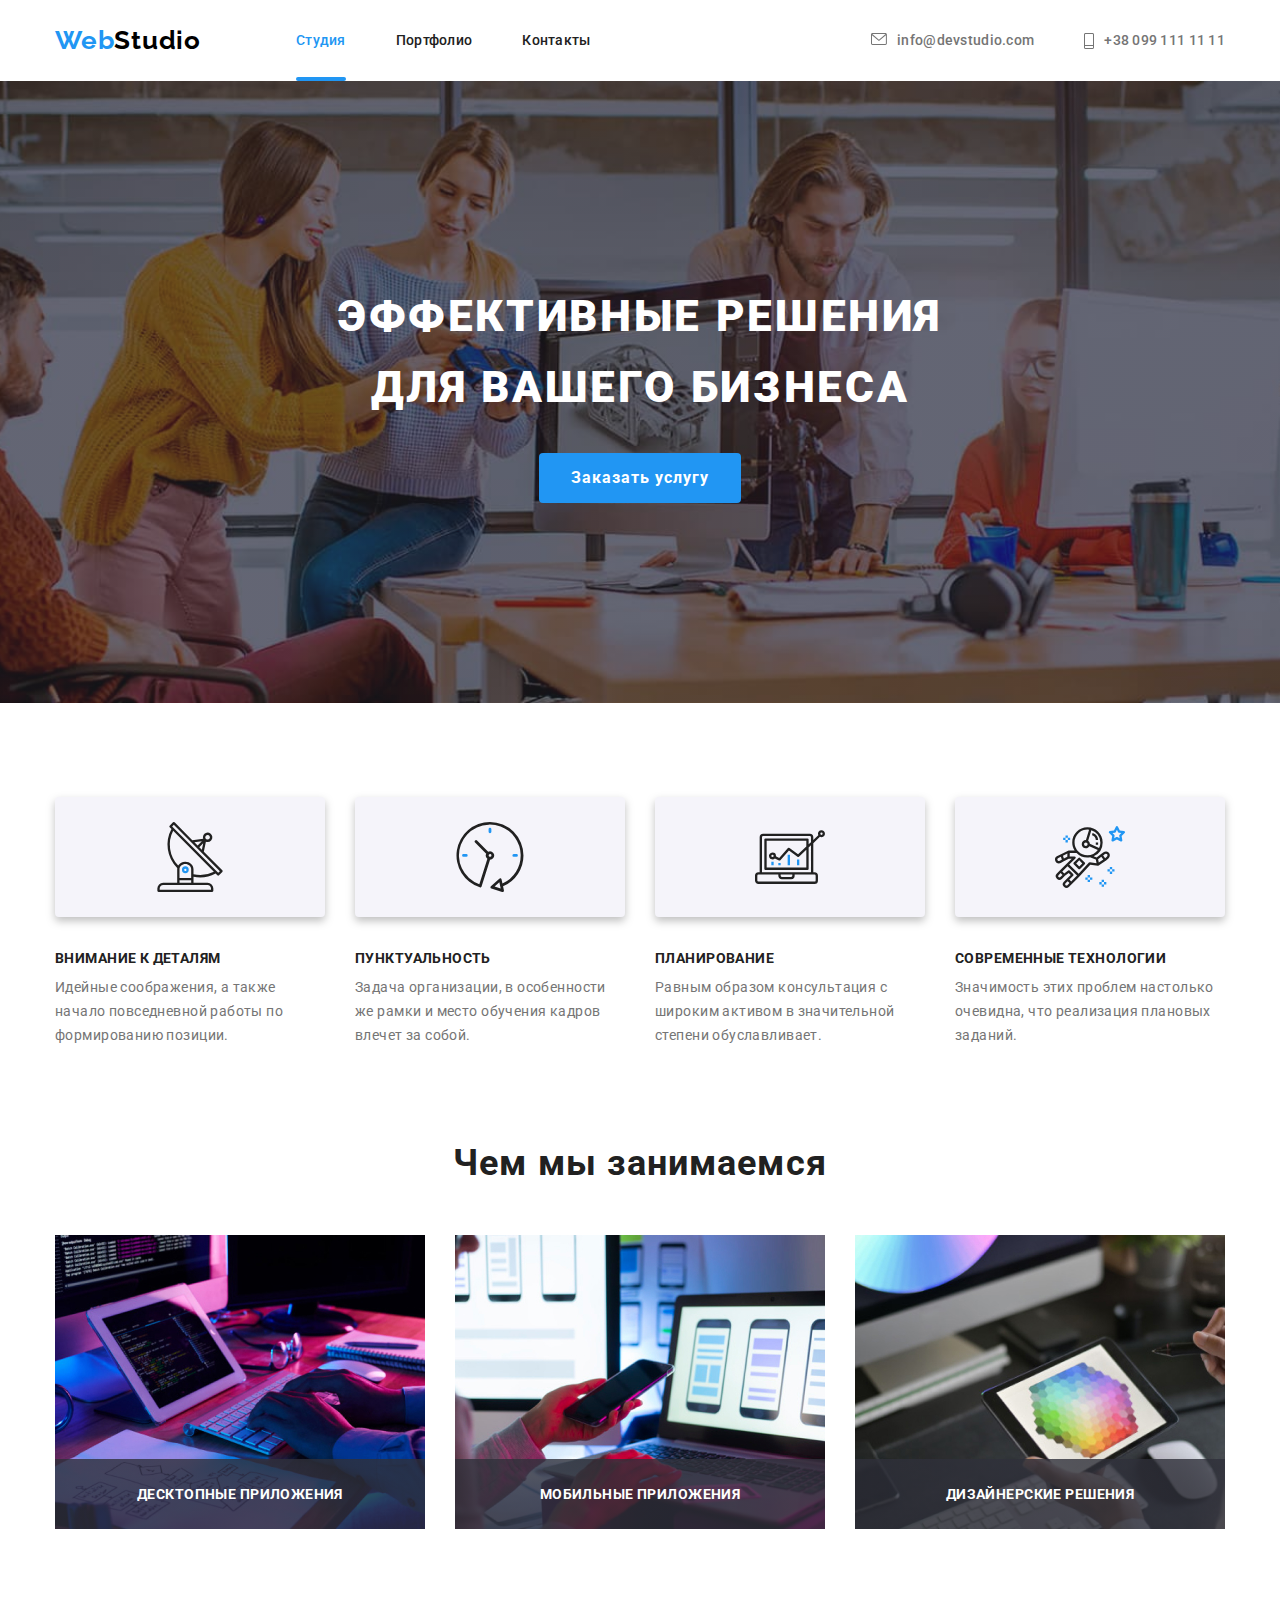
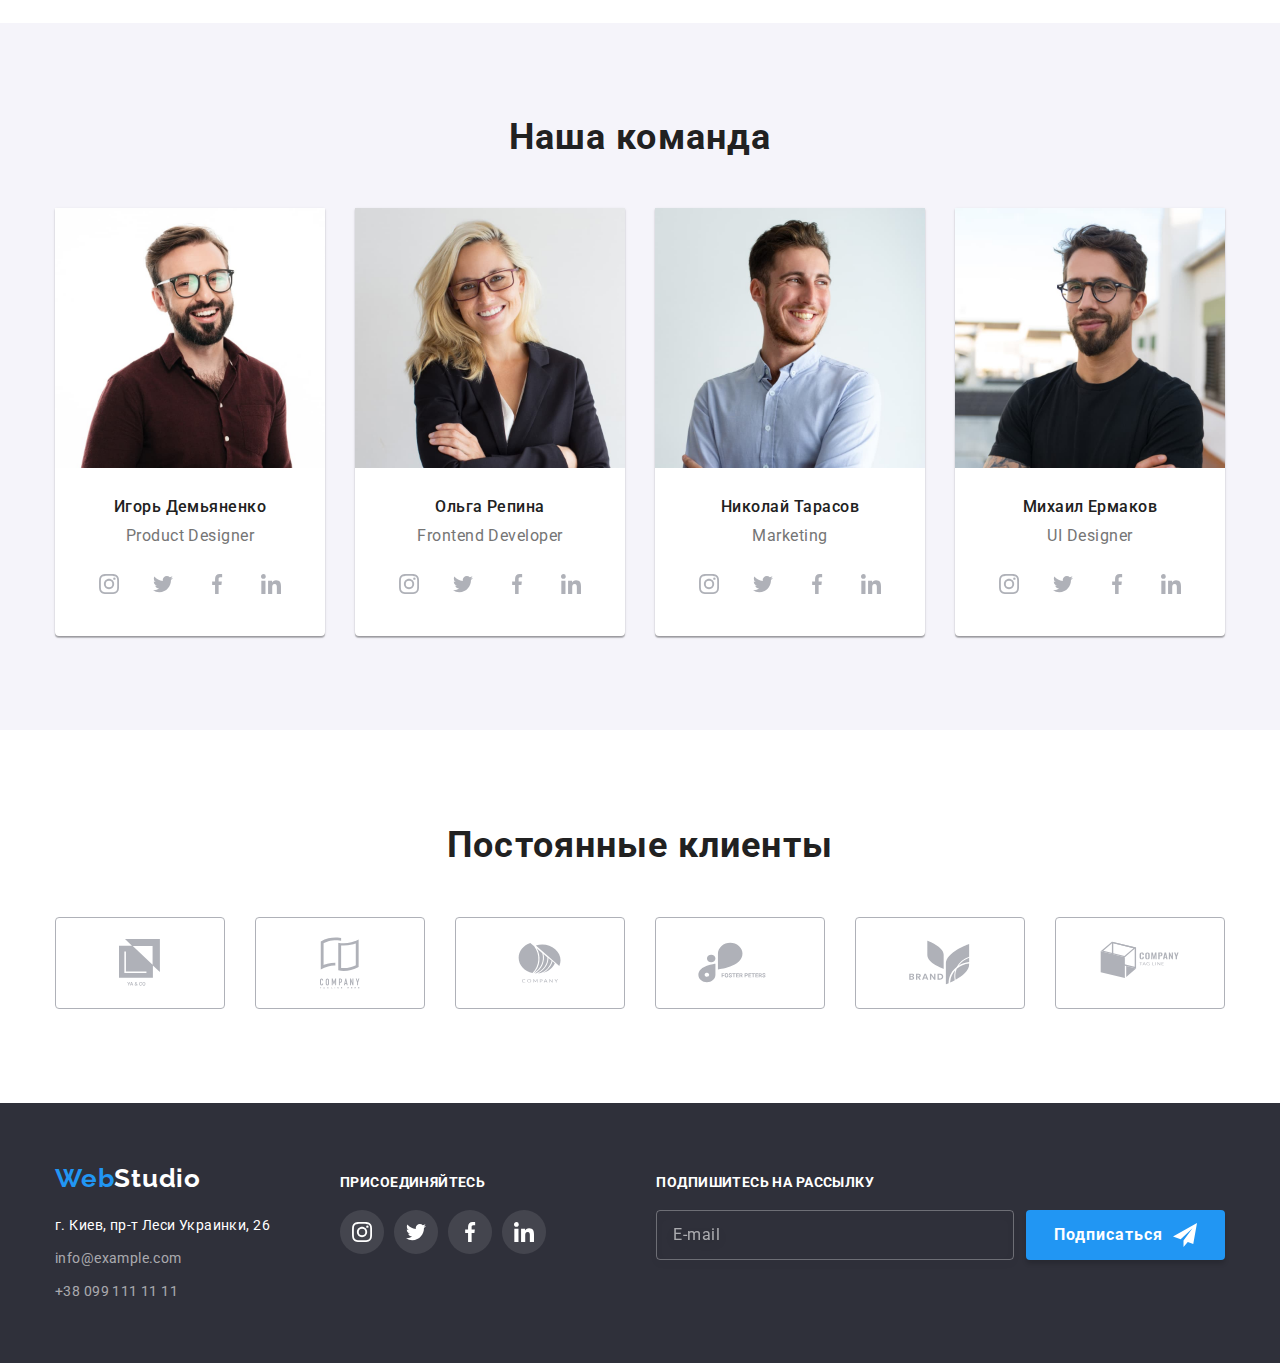
==== commit a81c4ced: "final" ====
--- a/index.html
+++ b/index.html
@@ -31,13 +31,13 @@
 
           <ul class="page-header-site-nav-contacts__list list">
         <li class="page-header-site-nav-contacts__item"><a href="mailto:info@devstudio.com" class="page-header-site-nav-contacts__link"> 
-            <svg width="16" height="12" class="page-header-site-nav__icon">
+            <svg width="16" height="12" class="page-header-site-nav__icon--mail">
                 <use href="./images/icons.svg#icon-email"></use>
             </svg> info@devstudio.com
             
         </a></li>
         <li class="page-header-site-nav-contacts__item"><a href="tel:+380991111111" class="page-header-site-nav-contacts__link">
-            <svg width="10" height="16" class="page-header-site-nav__icon">
+            <svg width="10" height="16" class="page-header-site-nav__icon--phone">
                 <use href="./images/icons.svg#icon-phone"></use>
             </svg>
             +38 099 111 11 11</a></li>
--- a/css/main.min.css
+++ b/css/main.min.css
@@ -1 +1 @@
-.visually-hidden{position:absolute;width:1px;height:1px;margin:-1px;border:0;padding:0;white-space:nowrap;-webkit-clip-path:inset(100%);clip-path:inset(100%);clip:rect(0 0 0 0);overflow:hidden}img{display:block;max-width:100%;height:auto}.list{padding:0;margin:0;list-style:none}h1,h2,h3,h4,h5,h6,p{margin-top:0;margin-bottom:0}.container{margin-left:auto;margin-right:auto;padding-left:15px;padding-right:15px}@media screen and (min-width: 480px){.container{width:480px}}@media screen and (min-width: 768px){.container{width:768px}}@media screen and (min-width: 1200px){.container{width:1200px}}body{background-color:#fff;color:#757575;font-family:"Roboto","sans-serif";font-size:14px;letter-spacing:.03em}body.modal-open{overflow:hidden}.page-header{border-bottom:1px solid #ececec}.page-header--none-border{border-bottom:0}.page-header-main-nav{display:-webkit-box;display:-ms-flexbox;display:flex;-webkit-box-align:center;-ms-flex-align:center;align-items:center}.page-header__logo{display:-webkit-box;display:-ms-flexbox;display:flex;-webkit-box-pack:center;-ms-flex-pack:center;justify-content:center;-webkit-box-align:center;-ms-flex-align:center;align-items:center;padding-top:16px;padding-bottom:16px;color:#000;text-decoration:none;font-family:Raleway;font-style:normal;font-weight:700;font-size:26px;line-height:1.2;letter-spacing:.03em;-webkit-transition-property:color;transition-property:color;-webkit-transition-duration:250ms;transition-duration:250ms;-webkit-transition-timing-function:cubic-bezier(0.4, 0, 0.2, 1);transition-timing-function:cubic-bezier(0.4, 0, 0.2, 1)}.page-header__logo--color{color:#2196f3}.page-header__logo:hover,.page-header__logo:focus{color:#2196f3}@media screen and (min-width: 768px){.page-header__logo{padding-top:25px;padding-bottom:25px;margin-right:88px}}@media screen and (min-width: 1200px){.page-header__logo{margin-right:95px}}.page-header-site-nav{display:none}@media screen and (min-width: 768px){.page-header-site-nav{display:-webkit-box;display:-ms-flexbox;display:flex}}.page-header-site-nav__list{display:-webkit-box;display:-ms-flexbox;display:flex;-webkit-box-align:center;-ms-flex-align:center;align-items:center}.page-header-site-nav__item{margin-right:50px}.page-header-site-nav__item:last-child{margin-right:0}.page-header-site-nav__link{display:block;color:#212121;font-family:"Roboto";font-style:normal;text-decoration:none;font-weight:500;font-size:14px;line-height:1.14;letter-spacing:.02em;-webkit-transition-property:color;transition-property:color;-webkit-transition-duration:250ms;transition-duration:250ms;-webkit-transition-timing-function:cubic-bezier(0.4, 0, 0.2, 1);transition-timing-function:cubic-bezier(0.4, 0, 0.2, 1)}.page-header-site-nav__link:hover,.page-header-site-nav__link:focus{color:#2196f3}.page-header-site-nav__link--current{position:relative;font-family:"Roboto";font-style:normal;color:#2196f3;font-weight:500;font-size:14px;line-height:1.14;letter-spacing:.02em;text-decoration:none;display:block;padding-top:32px;padding-bottom:32px}.page-header-site-nav__link--current::after{position:absolute;content:"";left:0;bottom:0;width:100%;height:4px;border-radius:2px;background-color:#2196f3}.page-header-site-nav-contacts__list{display:none}@media screen and (min-width: 768px){.page-header-site-nav-contacts__list{display:block;margin-left:auto}}@media screen and (min-width: 1200px){.page-header-site-nav-contacts__list{display:-webkit-box;display:-ms-flexbox;display:flex;-webkit-box-align:center;-ms-flex-align:center;align-items:center;-webkit-box-pack:center;-ms-flex-pack:center;justify-content:center}}@media screen and (min-width: 768px){.page-header-site-nav-contacts__item{margin-bottom:10px}.page-header-site-nav-contacts__item:last-child{margin-bottom:0}}@media screen and (min-width: 1200px){.page-header-site-nav-contacts__item{margin-right:50px;margin-bottom:0}.page-header-site-nav-contacts__item:last-child{margin-right:0}}.page-header-site-nav__icon{margin-right:10px;fill:currentColor}.page-header-site-nav-contacts__link{color:#757575;font-family:"Roboto";color:#757575;text-decoration:none;font-weight:500;font-size:12px;line-height:1.16;letter-spacing:.02em;display:-webkit-box;display:-ms-flexbox;display:flex;-webkit-transition-property:color;transition-property:color;-webkit-transition-duration:250ms;transition-duration:250ms;-webkit-transition-timing-function:cubic-bezier(0.4, 0, 0.2, 1);transition-timing-function:cubic-bezier(0.4, 0, 0.2, 1)}.page-header-site-nav-contacts__link:hover,.page-header-site-nav-contacts__link:focus{color:#2196f3}@media screen and (min-width: 1200px){.page-header-site-nav-contacts__link{font-size:14px;line-height:1.14}}.page-header-menu__button-open{cursor:pointer;display:block;margin-left:auto;padding:0;border:none;background-color:rgba(0,0,0,0);-webkit-transition-property:fill;transition-property:fill;-webkit-transition-duration:250ms;transition-duration:250ms;-webkit-transition-timing-function:cubic-bezier(0.4, 0, 0.2, 1);transition-timing-function:cubic-bezier(0.4, 0, 0.2, 1)}.page-header-menu__button-open:hover,.page-header-menu__button-open:focus{fill:#2196f3}@media screen and (min-width: 768px){.page-header-menu__button-open{display:none}}.page-header-mobile-menu{display:none;position:fixed;top:0;left:0;width:100vw;height:100vh;padding-top:10px;padding-bottom:48px;padding-left:40px;padding-right:30px;background-color:#fff}.page-header-mobile-menu.is-open{display:block;z-index:2}@media screen and (min-width: 768px){.page-header-mobile-menu.is-open{display:none}}.page-header-mobile-menu-container{display:-webkit-box;display:-ms-flexbox;display:flex;-webkit-box-orient:vertical;-webkit-box-direction:normal;-ms-flex-direction:column;flex-direction:column;height:100%;-webkit-box-pack:justify;-ms-flex-pack:justify;justify-content:space-between;overflow:auto;width:100%}.page-header-menu__button-close{cursor:pointer;display:block;margin-left:auto;padding:0;border:none;background-color:rgba(0,0,0,0);-webkit-transition-property:fill;transition-property:fill;-webkit-transition-duration:250ms;transition-duration:250ms;-webkit-transition-timing-function:cubic-bezier(0.4, 0, 0.2, 1);transition-timing-function:cubic-bezier(0.4, 0, 0.2, 1)}.page-header-menu__button-close:hover,.page-header-menu__button-close:focus{fill:#2196f3}@media screen and (min-width: 768px){.page-header-menu__button-close{display:none}}.page-header-mobile-site-nav__list{margin-bottom:100px}.page-header-mobile-site-nav__item{margin-bottom:32px}.page-header-mobile-site-nav__item:last-child{margin-bottom:0}.page-header-mobile-site-nav__link{display:block;color:#212121;font-family:"Roboto";font-style:normal;text-decoration:none;font-weight:500;font-size:40px;line-height:1.17;letter-spacing:.02em;-webkit-transition-property:color;transition-property:color;-webkit-transition-duration:250ms;transition-duration:250ms;-webkit-transition-timing-function:cubic-bezier(0.4, 0, 0.2, 1);transition-timing-function:cubic-bezier(0.4, 0, 0.2, 1)}.page-header-mobile-site-nav__link:hover,.page-header-mobile-site-nav__link:focus{color:#2196f3}.page-header-mobile-site-nav__link--current{position:relative;font-family:"Roboto";font-style:normal;color:#2196f3;font-weight:500;font-size:40px;line-height:1.17;letter-spacing:.02em;letter-spacing:.02em;text-decoration:none;display:block}.page-header-mobile-site-nav-contacts__list{margin-bottom:64px}@media screen and (min-width: 768px){.page-header-mobile-site-nav-contacts__list{display:none}}.page-header-mobile-site-nav-contacts__item{margin-bottom:32px}.page-header-mobile-site-nav-contacts__item:last-child{margin-bottom:0}.page-header-mobile-site-nav-contacts__link{color:#757575;font-family:"Roboto";font-style:normal;color:#757575;text-decoration:none;font-weight:500;font-size:24px;line-height:1.16;letter-spacing:.02em;-webkit-transition-property:color;transition-property:color;-webkit-transition-duration:250ms;transition-duration:250ms;-webkit-transition-timing-function:cubic-bezier(0.4, 0, 0.2, 1);transition-timing-function:cubic-bezier(0.4, 0, 0.2, 1)}.page-header-mobile-site-nav-contacts__link:hover,.page-header-mobile-site-nav-contacts__link:focus{color:#2196f3}.page-header-mobile-site-nav-contacts__link--phone{color:#2196f3;text-decoration:none;font-weight:500;font-size:34px;line-height:1.17;letter-spacing:.02em}.page-header-mobile-site-nav-socials__list{display:-webkit-box;display:-ms-flexbox;display:flex}@media screen and (min-width: 768px){.page-header-mobile-site-nav-socials__list{display:none}}.page-header-mobile-site-nav-socials__item{margin-right:10px}.page-header-mobile-site-nav-socials__item::after{content:"";margin-left:10px;border-right:1px solid rgba(33,33,33,.2)}.page-header-mobile-site-nav-socials__item:last-child{margin-right:0}.page-header-mobile-site-nav-socials__item:last-child::after{border-right:0;margin-left:0}.page-header-mobile-site-nav-socials__link{color:#2196f3;text-decoration:none;font-family:"Roboto";font-style:normal;font-weight:500;font-size:18px;line-height:1.22;letter-spacing:.02em}.hero{background-color:#2f303a;background-image:-webkit-gradient(linear, left top, right top, from(rgba(47, 48, 58, 0.4)), to(rgba(47, 48, 58, 0.4))),url(../images/hero-480.jpg);background-image:linear-gradient(to right, rgba(47, 48, 58, 0.4), rgba(47, 48, 58, 0.4)),url(../images/hero-480.jpg);background-position:center;text-align:center;padding-top:118px;padding-bottom:118px;max-width:1600px;margin-left:auto;margin-right:auto;background-size:cover;background-repeat:no-repeat}@media(min-device-pixel-ratio: 2),(-webkit-min-device-pixel-ratio: 2),(min-resolution: 192dpi),(min-resolution: 2dppx){.hero{background-image:-webkit-gradient(linear, left top, right top, from(rgba(47, 48, 58, 0.4)), to(rgba(47, 48, 58, 0.4))),url(../images/hero-960.jpg);background-image:linear-gradient(to right, rgba(47, 48, 58, 0.4), rgba(47, 48, 58, 0.4)),url(../images/hero-960.jpg)}}@media screen and (min-width: 768px){.hero{background-image:-webkit-gradient(linear, left top, right top, from(rgba(47, 48, 58, 0.4)), to(rgba(47, 48, 58, 0.4))),url(../images/hero-768.jpg);background-image:linear-gradient(to right, rgba(47, 48, 58, 0.4), rgba(47, 48, 58, 0.4)),url(../images/hero-768.jpg)}}@media screen and (min-width: 768px)and (min-device-pixel-ratio: 2),screen and (min-width: 768px)and (-webkit-min-device-pixel-ratio: 2),screen and (min-width: 768px)and (min-resolution: 192dpi),screen and (min-width: 768px)and (min-resolution: 2dppx){.hero{background-image:-webkit-gradient(linear, left top, right top, from(rgba(47, 48, 58, 0.4)), to(rgba(47, 48, 58, 0.4))),url(../images/hero-1536.jpg);background-image:linear-gradient(to right, rgba(47, 48, 58, 0.4), rgba(47, 48, 58, 0.4)),url(../images/hero-1536.jpg)}}@media screen and (min-width: 1200px){.hero{padding-top:200px;padding-bottom:200px;background-image:-webkit-gradient(linear, left top, right top, from(rgba(47, 48, 58, 0.4)), to(rgba(47, 48, 58, 0.4))),url(../images/hero-1600.jpg);background-image:linear-gradient(to right, rgba(47, 48, 58, 0.4), rgba(47, 48, 58, 0.4)),url(../images/hero-1600.jpg)}}@media screen and (min-width: 1200px)and (min-device-pixel-ratio: 2),screen and (min-width: 1200px)and (-webkit-min-device-pixel-ratio: 2),screen and (min-width: 1200px)and (min-resolution: 192dpi),screen and (min-width: 1200px)and (min-resolution: 2dppx){.hero{background-image:-webkit-gradient(linear, left top, right top, from(rgba(47, 48, 58, 0.4)), to(rgba(47, 48, 58, 0.4))),url(../images/hero-3200.jpg);background-image:linear-gradient(to right, rgba(47, 48, 58, 0.4), rgba(47, 48, 58, 0.4)),url(../images/hero-3200.jpg)}}.hero__title{margin-bottom:30px;color:#fff;font-family:"Roboto";font-style:normal;font-weight:900;font-size:26px;line-height:1.61;letter-spacing:.06em;text-transform:uppercase}@media screen and (min-width: 1200px){.hero__title{font-size:44px;line-height:1,36}}.hero__button{color:#fff;background-color:#2196f3;font-family:"Roboto";font-weight:700;font-size:16px;line-height:1.88;padding:10px 32px;border-radius:4px;min-width:200px;display:inline-block;text-align:center;letter-spacing:.06em;cursor:pointer;border:none;-webkit-transition-property:background-color;transition-property:background-color;-webkit-transition-duration:250ms;transition-duration:250ms;-webkit-transition-timing-function:cubic-bezier(0.4, 0, 0.2, 1);transition-timing-function:cubic-bezier(0.4, 0, 0.2, 1)}.hero__button:hover,.hero__button:focus{background-color:#188ce8}.features{padding-top:94px;padding-bottom:94px}@media screen and (min-width: 768px){.features__list{display:-webkit-box;display:-ms-flexbox;display:flex;-ms-flex-wrap:wrap;flex-wrap:wrap;margin:-15px}}.features__item{text-align:center;margin-bottom:30px}.features__item:last-child{margin-bottom:0}@media screen and (min-width: 768px){.features__item{text-align:left;width:calc((100% - 60px)/2);margin:15px}}@media screen and (min-width: 1200px){.features__item{text-align:left;width:calc((100% - 120px)/4)}}@media screen and (min-width: 1200px)and (max-width: 767px){.features__item:not(:last-child){margin-bottom:30px}}.features__title{margin-bottom:10px;color:#212121;font-family:"Roboto";font-style:normal;font-weight:700;font-size:14px;line-height:1.15;letter-spacing:.03em;text-transform:uppercase}.features__icon{background-color:#f5f4fa;height:120px;width:100%;margin-bottom:30px;border-radius:4px;-webkit-filter:drop-shadow(0px 4px 4px rgba(0, 0, 0, 0.25));filter:drop-shadow(0px 4px 4px rgba(0, 0, 0, 0.25))}.features__text{font-size:14px;line-height:1.7;letter-spacing:.03em}.activites{padding-bottom:94px;text-align:center}@media screen and (max-width: 1199px){.activites{display:none}}.activites__list{display:-webkit-box;display:-ms-flexbox;display:flex}.activites__item{position:relative;margin-right:30px}.activites__item:last-child{margin-right:0}.activites__title{margin-bottom:50px;font-family:"Roboto";font-style:normal;color:#212121;font-weight:700;font-size:36px;line-height:1.2;letter-spacing:.03em}.activites__text{color:#fff;font-weight:700;line-height:1.15;text-align:center;text-transform:uppercase;position:absolute;bottom:0;display:-webkit-box;display:-ms-flexbox;display:flex;-webkit-box-pack:center;-ms-flex-pack:center;justify-content:center;-webkit-box-align:center;-ms-flex-align:center;align-items:center;margin:0;padding:0;height:70px;width:100%;background-image:-webkit-gradient(linear, left top, left bottom, from(rgba(47, 48, 58, 0.8)), to(rgba(47, 48, 58, 0.8)));background-image:linear-gradient(rgba(47, 48, 58, 0.8), rgba(47, 48, 58, 0.8))}.crew{background-color:#f5f4fa;padding-top:94px;padding-bottom:94px;text-align:center}@media screen and (min-width: 768px){.crew__list{display:-webkit-box;display:-ms-flexbox;display:flex;-ms-flex-wrap:wrap;flex-wrap:wrap;margin:-15px}}.crew__item{background-color:#fff;-webkit-box-shadow:0px 1px 3px rgba(0,0,0,.12),0px 1px 1px rgba(0,0,0,.14),0px 2px 1px rgba(0,0,0,.2);box-shadow:0px 1px 3px rgba(0,0,0,.12),0px 1px 1px rgba(0,0,0,.14),0px 2px 1px rgba(0,0,0,.2);border-radius:0px 0px 4px 4px}@media screen and (max-width: 767px){.crew__item{margin-bottom:30px}.crew__item:last-child{margin-bottom:0}}@media screen and (min-width: 768px){.crew__item{width:calc((100% - 60px)/2);margin:15px}}@media screen and (min-width: 1200px){.crew__item{width:calc((100% - 120px)/4);margin:15px}}.crew__title{margin-bottom:50px;color:#212121;font-family:"Roboto";font-style:normal;font-weight:700;font-size:36px;line-height:1.15;letter-spacing:.03em}.crew__content{padding-bottom:30px;padding-top:30px}.crew__name{margin-bottom:10px;color:#212121;font-family:"Roboto";font-style:normal;font-weight:500;font-size:16px;line-height:1,2;letter-spacing:.03em}.crew__text{font-size:16px;line-height:1.2;letter-spacing:.03em;margin-bottom:16px}.crew__link__list{display:-webkit-box;display:-ms-flexbox;display:flex;-webkit-box-pack:center;-ms-flex-pack:center;justify-content:center}.crew__link__item{margin-right:10px}.crew__link__item:last-child{margin-right:0}.crew__link{display:-webkit-box;display:-ms-flexbox;display:flex;color:#afb1b8;width:44px;height:44px;border-radius:50%;-webkit-box-pack:center;-ms-flex-pack:center;justify-content:center;-webkit-box-align:center;-ms-flex-align:center;align-items:center;-webkit-transition-property:background-color,color;transition-property:background-color,color;-webkit-transition-duration:250ms;transition-duration:250ms;-webkit-transition-timing-function:cubic-bezier(0.4, 0, 0.2, 1);transition-timing-function:cubic-bezier(0.4, 0, 0.2, 1)}.crew__link:hover,.crew__link:focus{background-color:#2196f3;color:#fff}.crew__icon{fill:currentColor;width:20px;height:20px}.clients{padding-top:94px;padding-bottom:94px;text-align:center}.clients__title{margin-bottom:50px;font-family:"Roboto";font-style:normal;color:#212121;font-weight:700;font-size:36px;line-height:1.2;letter-spacing:.03em}.clients__list{display:-webkit-box;display:-ms-flexbox;display:flex;-ms-flex-wrap:wrap;flex-wrap:wrap;margin:-15px}@media screen and (max-width: 767px){.clients__item{width:calc((100% - 60px)/2);margin:15px}}@media screen and (min-width: 768px){.clients__item{width:calc((100% - 90px)/3);margin:15px}}@media screen and (min-width: 1200px){.clients__item{width:calc((100% - 180px)/6);margin:15px}}.clients__link{height:92px;display:-webkit-box;display:-ms-flexbox;display:flex;-webkit-box-pack:center;-ms-flex-pack:center;justify-content:center;-webkit-box-align:center;-ms-flex-align:center;align-items:center;border:1px solid #afb1b8;border-radius:4px;color:#afb1b8;-webkit-transition-property:color,border-color;transition-property:color,border-color;-webkit-transition-duration:250ms;transition-duration:250ms;-webkit-transition-timing-function:cubic-bezier(0.4, 0, 0.2, 1);transition-timing-function:cubic-bezier(0.4, 0, 0.2, 1)}.clients__link:hover,.clients__link:focus{color:#2196f3;border-color:#2196f3}.clients__icon{fill:currentColor}.page-footer__container{text-align:center}@media screen and (min-width: 768px){.page-footer__container{display:-webkit-box;display:-ms-flexbox;display:flex;-ms-flex-wrap:wrap;flex-wrap:wrap;-webkit-box-orient:horizontal;-webkit-box-direction:normal;-ms-flex-direction:row;flex-direction:row;-webkit-box-align:baseline;-ms-flex-align:baseline;align-items:baseline;-webkit-box-pack:justify;-ms-flex-pack:justify;justify-content:space-between}}.page-footer__column{margin-bottom:60px}@media screen and (min-width: 1200px){.page-footer__column{margin-bottom:0;margin-right:70px}}.page-footer{background-color:#2f303a;padding-top:60px;padding-bottom:60px}.page-footer__logo{color:#fff;text-decoration:none;font-family:"Raleway";font-style:normal;font-weight:700;font-size:26px;line-height:1.2;letter-spacing:.03em;display:inline-block;margin-bottom:20px}.page-footer__logo--color{color:#2196f3}.page-footer__adress{color:#fff;text-decoration:none;font-family:"Roboto";font-style:normal;font-weight:400;font-size:14px;line-height:1.7;letter-spacing:.03em;display:block;-webkit-transition-property:color;transition-property:color;-webkit-transition-duration:250ms;transition-duration:250ms;-webkit-transition-timing-function:cubic-bezier(0.4, 0, 0.2, 1);transition-timing-function:cubic-bezier(0.4, 0, 0.2, 1)}.page-footer__adress:hover,.page-footer__adress:focus{color:#2196f3}.page-footer__link__item{margin-bottom:9px}.page-footer__link__item:last-child{margin-bottom:0}.page-footer__link{color:rgba(255,255,255,.6);text-decoration:none;font-family:"Roboto";font-style:normal;font-size:14px;line-height:1.7;letter-spacing:.03em;display:block;-webkit-transition-property:color;transition-property:color;-webkit-transition-duration:250ms;transition-duration:250ms;-webkit-transition-timing-function:cubic-bezier(0.4, 0, 0.2, 1);transition-timing-function:cubic-bezier(0.4, 0, 0.2, 1)}.page-footer__link:hover,.page-footer__link:focus{color:#2196f3}.page-footer-socials__text{color:#fff;font-weight:700;font-size:14px;line-height:1.15;letter-spacing:.03em;text-transform:uppercase;margin-bottom:20px}.page-footer-socials__list{display:-webkit-box;display:-ms-flexbox;display:flex;-webkit-box-pack:center;-ms-flex-pack:center;justify-content:center}.page-footer-socials__item{margin-right:10px}.page-footer-socials__item:last-child{margin-right:0}.page-footer-socials__link{width:44px;height:44px;display:-webkit-box;display:-ms-flexbox;display:flex;-webkit-box-pack:center;-ms-flex-pack:center;justify-content:center;-webkit-box-align:center;-ms-flex-align:center;align-items:center;border-radius:50%;color:#fff;background-image:-webkit-gradient(linear, left top, right top, from(rgba(255, 255, 255, 0.1)), to(rgba(255, 255, 255, 0.1)));background-image:linear-gradient(to right, rgba(255, 255, 255, 0.1), rgba(255, 255, 255, 0.1));-webkit-transition-property:background-color;transition-property:background-color;-webkit-transition-duration:250ms;transition-duration:250ms;-webkit-transition-timing-function:cubic-bezier(0.4, 0, 0.2, 1);transition-timing-function:cubic-bezier(0.4, 0, 0.2, 1)}.page-footer-socials__link:hover,.page-footer-socials__link:focus{background-color:#2196f3}.page-footer-socials__icon{width:20px;height:20px;fill:currentColor}.page-footer-form__column{margin-right:auto;margin-left:auto}@media screen and (min-width: 1200px){.page-footer-form__column{margin-right:0;margin-left:auto}}.page-footer-form__text{color:#fff;font-weight:700;font-size:14px;line-height:1.15;letter-spacing:.03em;text-transform:uppercase;margin-bottom:20px}.page-footer__field{display:-webkit-box;display:-ms-flexbox;display:flex;-webkit-box-orient:vertical;-webkit-box-direction:normal;-ms-flex-direction:column;flex-direction:column;-webkit-box-align:center;-ms-flex-align:center;align-items:center}@media screen and (min-width: 1200px){.page-footer__field{-webkit-box-orient:horizontal;-webkit-box-direction:normal;-ms-flex-direction:row;flex-direction:row}}.page-footer__input{color:#fff;background-color:inherit;border:1px solid rgba(255,255,255,.3);border-radius:4px;-webkit-filter:drop-shadow(0px 4px 4px rgba(0, 0, 0, 0.15));filter:drop-shadow(0px 4px 4px rgba(0, 0, 0, 0.15));width:100%;height:50px;margin-bottom:20px;padding:0 0 0 16px;outline:none;-webkit-transition-property:border-color;transition-property:border-color;-webkit-transition-duration:250ms;transition-duration:250ms;-webkit-transition-timing-function:cubic-bezier(0.4, 0, 0.2, 1);transition-timing-function:cubic-bezier(0.4, 0, 0.2, 1)}@media screen and (min-width: 768px){.page-footer__input{width:450px}}@media screen and (min-width: 1200px){.page-footer__input{width:358px;margin-bottom:0;margin-right:12px}}.page-footer__input:hover,.page-footer__input:focus{border:1px solid #2196f3}.page-footer__input::-webkit-input-placeholder{font-size:16px;line-height:1.25;letter-spacing:.03em;color:rgba(255,255,255,.6)}.page-footer__input::-moz-placeholder{font-size:16px;line-height:1.25;letter-spacing:.03em;color:rgba(255,255,255,.6)}.page-footer__input:-ms-input-placeholder{font-size:16px;line-height:1.25;letter-spacing:.03em;color:rgba(255,255,255,.6)}.page-footer__input::-ms-input-placeholder{font-size:16px;line-height:1.25;letter-spacing:.03em;color:rgba(255,255,255,.6)}.page-footer__input::placeholder{font-size:16px;line-height:1.25;letter-spacing:.03em;color:rgba(255,255,255,.6)}.page-footer__submit-button{font-family:"Roboto";font-style:normal;font-weight:700;font-size:16px;line-height:1.87;letter-spacing:.06em;color:#fff;display:-webkit-box;display:-ms-flexbox;display:flex;-webkit-box-pack:center;-ms-flex-pack:center;justify-content:center;-webkit-box-align:center;-ms-flex-align:center;align-items:center;text-align:center;padding:10px 28px;cursor:pointer;background-color:#2196f3;border:none;-webkit-box-shadow:0px 4px 4px rgba(0,0,0,.15);box-shadow:0px 4px 4px rgba(0,0,0,.15);border-radius:4px;-webkit-transition-property:background-color;transition-property:background-color;-webkit-transition-duration:250ms;transition-duration:250ms;-webkit-transition-timing-function:cubic-bezier(0.4, 0, 0.2, 1);transition-timing-function:cubic-bezier(0.4, 0, 0.2, 1)}.page-footer__submit-button:hover,.page-footer__submit-button:focus{background-color:#188ce8}.page-footer__button__icon{margin-left:10px}.backdrop{position:fixed;top:0;left:0;width:100%;height:100%;background-color:rgba(0,0,0,.2);opacity:1;-webkit-transition:250ms cubic-bezier(0.4, 0, 0.2, 1);transition:250ms cubic-bezier(0.4, 0, 0.2, 1);overflow-y:scroll}.backdrop.is-hidden{opacity:0;pointer-events:none}.backdrop.is-hidden .modal{-webkit-transform:translate(-50%, -50%) scale(0.9);transform:translate(-50%, -50%) scale(0.9)}.modal{width:450px;height:609px;position:absolute;top:50%;left:50%;-webkit-transform:translate(-50%, -50%);transform:translate(-50%, -50%);background-color:#fff;border-radius:4px;-webkit-box-shadow:0px 1px 3px rgba(0,0,0,.12),0px 1px 1px rgba(0,0,0,.14),0px 2px 1px rgba(0,0,0,.2);box-shadow:0px 1px 3px rgba(0,0,0,.12),0px 1px 1px rgba(0,0,0,.14),0px 2px 1px rgba(0,0,0,.2);-webkit-transition:250ms cubic-bezier(0.4, 0, 0.2, 1);transition:250ms cubic-bezier(0.4, 0, 0.2, 1);padding:40px}@media(min-width: 1200px){.modal{width:528px;height:581px}}.modal__icon{width:18px;height:18px;fill:currentColor}.modal__button{position:fixed;top:0;right:0;display:-webkit-box;display:-ms-flexbox;display:flex;-webkit-box-align:center;-ms-flex-align:center;align-items:center;-webkit-box-pack:center;-ms-flex-pack:center;justify-content:center;margin-top:8px;margin-right:8px;width:30px;height:30px;border-radius:50%;border:1px solid rgba(0,0,0,.1);background-color:var(--primary-bg-color);cursor:pointer;color:#000;-webkit-transition-property:color;transition-property:color;-webkit-transition-duration:250ms;transition-duration:250ms;-webkit-transition-timing-function:cubic-bezier(0.4, 0, 0.2, 1);transition-timing-function:cubic-bezier(0.4, 0, 0.2, 1)}.modal__button:hover,.modal__button:focus{color:#2196f3}.modal-form{width:370px}@media(min-width: 1200px){.modal-form{width:448px}}.modal__text{text-align:center;font-weight:700;font-size:20px;line-height:1.15;letter-spacing:.03em;color:#212121;margin-bottom:12px}.modal-form__field{display:-webkit-box;display:-ms-flexbox;display:flex;-webkit-box-orient:vertical;-webkit-box-direction:normal;-ms-flex-direction:column;flex-direction:column;position:relative;text-align:start;margin-bottom:10px;-webkit-transition-property:border-color;transition-property:border-color;-webkit-transition-duration:250ms;transition-duration:250ms;-webkit-transition-timing-function:cubic-bezier(0.4, 0, 0.2, 1);transition-timing-function:cubic-bezier(0.4, 0, 0.2, 1);margin-bottom:10px}.modal-form__field:last-child{margin-bottom:0}.modal-form__label{margin-bottom:4px;font-size:12px;line-height:1.15;letter-spacing:.01em}.modal-form__input{padding-left:30px;border:1px solid rgba(33,33,33,.2);border-radius:4px;height:40px;outline:none;-webkit-transition-property:border-color;transition-property:border-color;-webkit-transition-duration:250ms;transition-duration:250ms;-webkit-transition-timing-function:cubic-bezier(0.4, 0, 0.2, 1);transition-timing-function:cubic-bezier(0.4, 0, 0.2, 1)}.modal-form__input .modal-form__field:focus-within,.modal-form__field:hover .modal-form__input{border:1px solid #2196f3;color:#2196f3}.modal-form__icon{color:#212121;position:absolute;width:18px;height:18px;top:50%;left:12px;fill:currentColor;-webkit-transition-property:fill;transition-property:fill;-webkit-transition-duration:250ms;transition-duration:250ms;-webkit-transition-timing-function:cubic-bezier(0.4, 0, 0.2, 1);transition-timing-function:cubic-bezier(0.4, 0, 0.2, 1)}.modal-form__icon .modal-form__field:focus-within,.modal-form__field:hover .modal-form__icon{fill:#2196f3}.modal-textarea__field{display:-webkit-box;display:-ms-flexbox;display:flex;-webkit-box-orient:vertical;-webkit-box-direction:normal;-ms-flex-direction:column;flex-direction:column;margin-top:10px;margin-bottom:20px}.modal-textarea__label{margin-bottom:4px;font-size:12px;line-height:1.15;letter-spacing:.01em}.modal-textarea-comment{border:1px solid rgba(33,33,33,.2);border-radius:4px;height:120px;resize:none;padding:12px 16px;outline:none;-webkit-transition-property:border-color;transition-property:border-color;-webkit-transition-duration:250ms;transition-duration:250ms;-webkit-transition-timing-function:cubic-bezier(0.4, 0, 0.2, 1);transition-timing-function:cubic-bezier(0.4, 0, 0.2, 1)}.modal-textarea-comment:hover,.modal-textarea-comment:focus{border-color:#2196f3;color:#2196f3}.modal-textarea-comment::-webkit-input-placeholder{color:rgba(117,117,117,.5);font-size:12px;line-height:1.15;letter-spacing:.01em}.modal-textarea-comment::-moz-placeholder{color:rgba(117,117,117,.5);font-size:12px;line-height:1.15;letter-spacing:.01em}.modal-textarea-comment:-ms-input-placeholder{color:rgba(117,117,117,.5);font-size:12px;line-height:1.15;letter-spacing:.01em}.modal-textarea-comment::-ms-input-placeholder{color:rgba(117,117,117,.5);font-size:12px;line-height:1.15;letter-spacing:.01em}.modal-textarea-comment::placeholder{color:rgba(117,117,117,.5);font-size:12px;line-height:1.15;letter-spacing:.01em}.modal-checkbox__field{display:-webkit-box;display:-ms-flexbox;display:flex;-webkit-box-align:center;-ms-flex-align:center;align-items:center;-webkit-box-pack:center;-ms-flex-pack:center;justify-content:center;margin-bottom:30px;font-size:1.71;line-height:24px;letter-spacing:.03em}.modal-checkbox__input{position:absolute;width:1px;height:1px;margin:-1px;border:0;padding:0;clip:rect(0 0 0 0);overflow:hidden}.modal-checkbox__input:checked+.modal-checkbox__icon{border-color:#2196f3;background-color:#2196f3;background-origin:border-box}.modal-checkbox__label{font-size:12px;line-height:1.16;letter-spacing:.03em;margin-left:8px}@media(min-width: 1200px){.modal-checkbox__label{font-size:14px;line-height:1.71;letter-spacing:.03em}}.modal-checkbox__icon{width:16px;height:15px;border:2px solid #212121;border-radius:4px;-webkit-transition-property:border-color color;transition-property:border-color color;-webkit-transition-duration:250ms;transition-duration:250ms;-webkit-transition-timing-function:cubic-bezier(0.4, 0, 0.2, 1);transition-timing-function:cubic-bezier(0.4, 0, 0.2, 1)}.modal-checkbox__link{font-family:"Roboto";font-style:normal;font-weight:400;font-size:12px;line-height:1.16;letter-spacing:.03em;-webkit-text-decoration-line:underline;text-decoration-line:underline;color:#2196f3}@media(min-width: 1200px){.modal-checkbox__link{font-size:14px;line-height:1.71;letter-spacing:.03em}}.modal__submit-button{font-family:"Roboto";font-style:normal;font-weight:700;font-size:16px;line-height:1.87;display:-webkit-box;display:-ms-flexbox;display:flex;-webkit-box-align:center;-ms-flex-align:center;align-items:center;-webkit-box-pack:center;-ms-flex-pack:center;justify-content:center;letter-spacing:.06em;margin-left:auto;margin-right:auto;color:#fff;background-color:#2196f3;border:none;padding:10px 55px;-webkit-box-shadow:0px 4px 4px rgba(0,0,0,.15);box-shadow:0px 4px 4px rgba(0,0,0,.15);border-radius:4px;cursor:pointer;-webkit-transition-property:background-color;transition-property:background-color;-webkit-transition-duration:250ms;transition-duration:250ms;-webkit-transition-timing-function:cubic-bezier(0.4, 0, 0.2, 1);transition-timing-function:cubic-bezier(0.4, 0, 0.2, 1)}.modal__submit-button:hover,.modal__submit-button:focus{background-color:#188ce8}.portfolio{padding-top:94px;padding-bottom:94px}.portfolio-button__list{display:-webkit-box;display:-ms-flexbox;display:flex;-ms-flex-wrap:wrap;flex-wrap:wrap;margin-bottom:35px}@media screen and (min-width: 768px){.portfolio-button__list{-ms-flex-wrap:nowrap;flex-wrap:nowrap;-webkit-box-pack:center;-ms-flex-pack:center;justify-content:center}}.portfolio-button__item{margin-right:8px;margin-bottom:15px}.portfolio-button__item:last-child{margin-right:0}.portfolio-button{color:#212121;background-color:#f5f4fa;padding:6px 22px;border-radius:4px;border:none;font-family:"Roboto";font-style:normal;font-weight:500;font-size:16px;line-height:1.6;letter-spacing:.03em;cursor:pointer;-webkit-transition-property:color,background-color,-webkit-box-shadow,-webkit-filter;transition-property:color,background-color,-webkit-box-shadow,-webkit-filter;transition-property:box-shadow,color,background-color,filter;transition-property:box-shadow,color,background-color,filter,-webkit-box-shadow,-webkit-filter;-webkit-transition-duration:250ms;transition-duration:250ms;-webkit-transition-timing-function:cubic-bezier(0.4, 0, 0.2, 1);transition-timing-function:cubic-bezier(0.4, 0, 0.2, 1)}.portfolio-button:hover,.portfolio-button:focus{color:#fff;background-color:#2196f3;-webkit-box-shadow:0px 3px 1px rgba(0,0,0,.1),0px 1px 2px rgba(0,0,0,.08),0px 2px 2px rgba(0,0,0,.12);box-shadow:0px 3px 1px rgba(0,0,0,.1),0px 1px 2px rgba(0,0,0,.08),0px 2px 2px rgba(0,0,0,.12)}@media screen and (min-width: 768px){.card-set__list{display:-webkit-box;display:-ms-flexbox;display:flex;-ms-flex-wrap:wrap;flex-wrap:wrap;margin-left:-30px;margin-top:-30px}}.card-set__link{text-decoration:none;display:block;-webkit-transition-property:-webkit-box-shadow;transition-property:-webkit-box-shadow;transition-property:box-shadow;transition-property:box-shadow, -webkit-box-shadow;-webkit-transition-duration:250ms;transition-duration:250ms;-webkit-transition-timing-function:cubic-bezier(0.4, 0, 0.2, 1);transition-timing-function:cubic-bezier(0.4, 0, 0.2, 1)}.card-set__link:hover,.card-set__link:focus{-webkit-box-shadow:0px 1px 1px rgba(0,0,0,.12),0px 4px 4px rgba(0,0,0,.06),1px 4px 6px rgba(0,0,0,.16);box-shadow:0px 1px 1px rgba(0,0,0,.12),0px 4px 4px rgba(0,0,0,.06),1px 4px 6px rgba(0,0,0,.16)}.card-set__item{margin-bottom:30px}.card-set__item:last-child{margin-bottom:0}@media screen and (min-width: 768px){.card-set__item{width:calc(50% - 30px);margin-top:30px;margin-left:30px}}@media screen and (min-width: 1200px){.card-set__item{width:calc(33.3333333333% - 30px);margin-top:30px;margin-left:30px}}.card-set__thumb{position:relative;overflow:hidden}.card-set__animation{-webkit-transform:translateY(100%);transform:translateY(100%);position:absolute;top:0;left:0;width:100%;height:100%;background-color:rgba(33,150,243,.9);-webkit-transition:250ms cubic-bezier(0.4, 0, 0.2, 1);transition:250ms cubic-bezier(0.4, 0, 0.2, 1)}.card-set__link:hover .card-set__animation{-webkit-transform:translateY(0);transform:translateY(0)}.card-set__link:focus .card-set__animation{-webkit-transform:translateY(0);transform:translateY(0)}.card-set__overlay{position:absolute;top:50%;left:50%;-webkit-transform:translate(-50%, -50%);transform:translate(-50%, -50%)}.card-set__overlay__text{color:#fff;font-size:18px;line-height:1.55;letter-spacing:.03em;min-width:322px}.card-set__content{padding:20px 18px;border-bottom:1px solid #eee;border-left:1px solid #eee;border-right:1px solid #eee}.card-set__name{color:#212121;margin-bottom:4px;font-family:"Roboto";font-style:normal;font-weight:700;font-size:18px;line-height:2;letter-spacing:.06em}.card-set__text{color:#757575;font-size:16px;line-height:1.85;letter-spacing:.03em}/*# sourceMappingURL=main.min.css.map */+.visually-hidden{position:absolute;width:1px;height:1px;margin:-1px;border:0;padding:0;white-space:nowrap;-webkit-clip-path:inset(100%);clip-path:inset(100%);clip:rect(0 0 0 0);overflow:hidden}img{display:block;max-width:100%;height:auto}.list{padding:0;margin:0;list-style:none}h1,h2,h3,h4,h5,h6,p{margin-top:0;margin-bottom:0}.container{margin-left:auto;margin-right:auto;padding-left:15px;padding-right:15px}@media screen and (min-width: 480px){.container{width:480px}}@media screen and (min-width: 768px){.container{width:768px}}@media screen and (min-width: 1200px){.container{width:1200px}}body{background-color:#fff;color:#757575;font-family:"Roboto","sans-serif";font-size:14px;letter-spacing:.03em}body.modal-open{overflow:hidden}.page-header{border-bottom:1px solid #ececec}.page-header--none-border{border-bottom:0}.page-header-main-nav{display:-webkit-box;display:-ms-flexbox;display:flex;-webkit-box-align:center;-ms-flex-align:center;align-items:center}.page-header__logo{display:-webkit-box;display:-ms-flexbox;display:flex;-webkit-box-pack:center;-ms-flex-pack:center;justify-content:center;-webkit-box-align:center;-ms-flex-align:center;align-items:center;padding-top:16px;padding-bottom:16px;color:#000;text-decoration:none;font-family:Raleway;font-style:normal;font-weight:700;font-size:26px;line-height:1.2;letter-spacing:.03em;-webkit-transition-property:color;transition-property:color;-webkit-transition-duration:250ms;transition-duration:250ms;-webkit-transition-timing-function:cubic-bezier(0.4, 0, 0.2, 1);transition-timing-function:cubic-bezier(0.4, 0, 0.2, 1)}.page-header__logo--color{color:#2196f3}.page-header__logo:hover,.page-header__logo:focus{color:#2196f3}@media screen and (min-width: 768px){.page-header__logo{padding-top:25px;padding-bottom:25px;margin-right:88px}}@media screen and (min-width: 1200px){.page-header__logo{margin-right:95px}}.page-header-site-nav{display:none}@media screen and (min-width: 768px){.page-header-site-nav{display:-webkit-box;display:-ms-flexbox;display:flex}}.page-header-site-nav__list{display:-webkit-box;display:-ms-flexbox;display:flex;-webkit-box-align:center;-ms-flex-align:center;align-items:center}.page-header-site-nav__item{margin-right:50px}.page-header-site-nav__item:last-child{margin-right:0}.page-header-site-nav__link{display:block;color:#212121;font-family:"Roboto";font-style:normal;text-decoration:none;font-weight:500;font-size:14px;line-height:1.14;letter-spacing:.02em;-webkit-transition-property:color;transition-property:color;-webkit-transition-duration:250ms;transition-duration:250ms;-webkit-transition-timing-function:cubic-bezier(0.4, 0, 0.2, 1);transition-timing-function:cubic-bezier(0.4, 0, 0.2, 1)}.page-header-site-nav__link:hover,.page-header-site-nav__link:focus{color:#2196f3}.page-header-site-nav__link--current{position:relative;font-family:"Roboto";font-style:normal;color:#2196f3;font-weight:500;font-size:14px;line-height:1.14;letter-spacing:.02em;text-decoration:none;display:block;padding-top:32px;padding-bottom:32px}.page-header-site-nav__link--current::after{position:absolute;content:"";left:0;bottom:0;width:100%;height:4px;border-radius:2px;background-color:#2196f3}.page-header-site-nav-contacts__list{display:none}@media screen and (min-width: 768px){.page-header-site-nav-contacts__list{display:block;margin-left:auto}}@media screen and (min-width: 1200px){.page-header-site-nav-contacts__list{display:-webkit-box;display:-ms-flexbox;display:flex;-webkit-box-align:center;-ms-flex-align:center;align-items:center;-webkit-box-pack:center;-ms-flex-pack:center;justify-content:center}}@media screen and (min-width: 768px){.page-header-site-nav-contacts__item{margin-bottom:10px}.page-header-site-nav-contacts__item:last-child{margin-bottom:0}}@media screen and (min-width: 1200px){.page-header-site-nav-contacts__item{margin-right:50px;margin-bottom:0}.page-header-site-nav-contacts__item:last-child{margin-right:0}}.page-header-site-nav__icon--phone{margin-right:10px;fill:currentColor}@media screen and (max-width: 1199px){.page-header-site-nav__icon--phone{width:10px;height:14px}}.page-header-site-nav__icon--mail{margin-right:10px;fill:currentColor}@media screen and (max-width: 1199px){.page-header-site-nav__icon--mail{width:14px;height:10px}}.page-header-site-nav-contacts__link{color:#757575;font-family:"Roboto";color:#757575;text-decoration:none;font-weight:500;font-size:12px;line-height:1.16;letter-spacing:.02em;display:-webkit-box;display:-ms-flexbox;display:flex;-webkit-transition-property:color;transition-property:color;-webkit-transition-duration:250ms;transition-duration:250ms;-webkit-transition-timing-function:cubic-bezier(0.4, 0, 0.2, 1);transition-timing-function:cubic-bezier(0.4, 0, 0.2, 1)}.page-header-site-nav-contacts__link:hover,.page-header-site-nav-contacts__link:focus{color:#2196f3}@media screen and (min-width: 1200px){.page-header-site-nav-contacts__link{font-size:14px;line-height:1.14}}.page-header-menu__button-open{cursor:pointer;display:block;margin-left:auto;padding:0;border:none;background-color:rgba(0,0,0,0);-webkit-transition-property:fill;transition-property:fill;-webkit-transition-duration:250ms;transition-duration:250ms;-webkit-transition-timing-function:cubic-bezier(0.4, 0, 0.2, 1);transition-timing-function:cubic-bezier(0.4, 0, 0.2, 1)}.page-header-menu__button-open:hover,.page-header-menu__button-open:focus{fill:#2196f3}@media screen and (min-width: 768px){.page-header-menu__button-open{display:none}}.page-header-mobile-menu{display:none;position:fixed;top:0;left:0;width:100vw;height:100vh;padding-top:10px;padding-bottom:48px;padding-left:40px;padding-right:30px;background-color:#fff}.page-header-mobile-menu.is-open{display:block;z-index:2}@media screen and (min-width: 768px){.page-header-mobile-menu.is-open{display:none}}.page-header-mobile-menu-container{display:-webkit-box;display:-ms-flexbox;display:flex;-webkit-box-orient:vertical;-webkit-box-direction:normal;-ms-flex-direction:column;flex-direction:column;height:100%;-webkit-box-pack:justify;-ms-flex-pack:justify;justify-content:space-between;overflow:auto;width:100%}.page-header-menu__button-close{cursor:pointer;display:block;margin-left:auto;padding:0;border:none;background-color:rgba(0,0,0,0);-webkit-transition-property:fill;transition-property:fill;-webkit-transition-duration:250ms;transition-duration:250ms;-webkit-transition-timing-function:cubic-bezier(0.4, 0, 0.2, 1);transition-timing-function:cubic-bezier(0.4, 0, 0.2, 1)}.page-header-menu__button-close:hover,.page-header-menu__button-close:focus{fill:#2196f3}@media screen and (min-width: 768px){.page-header-menu__button-close{display:none}}.page-header-mobile-site-nav__list{margin-bottom:100px}.page-header-mobile-site-nav__item{margin-bottom:32px}.page-header-mobile-site-nav__item:last-child{margin-bottom:0}.page-header-mobile-site-nav__link{display:block;color:#212121;font-family:"Roboto";font-style:normal;text-decoration:none;font-weight:500;font-size:40px;line-height:1.17;letter-spacing:.02em;-webkit-transition-property:color;transition-property:color;-webkit-transition-duration:250ms;transition-duration:250ms;-webkit-transition-timing-function:cubic-bezier(0.4, 0, 0.2, 1);transition-timing-function:cubic-bezier(0.4, 0, 0.2, 1)}.page-header-mobile-site-nav__link:hover,.page-header-mobile-site-nav__link:focus{color:#2196f3}.page-header-mobile-site-nav__link--current{position:relative;font-family:"Roboto";font-style:normal;color:#2196f3;font-weight:500;font-size:40px;line-height:1.17;letter-spacing:.02em;letter-spacing:.02em;text-decoration:none;display:block}.page-header-mobile-site-nav-contacts__list{margin-bottom:64px}@media screen and (min-width: 768px){.page-header-mobile-site-nav-contacts__list{display:none}}.page-header-mobile-site-nav-contacts__item{margin-bottom:32px}.page-header-mobile-site-nav-contacts__item:last-child{margin-bottom:0}.page-header-mobile-site-nav-contacts__link{color:#757575;font-family:"Roboto";font-style:normal;color:#757575;text-decoration:none;font-weight:500;font-size:24px;line-height:1.16;letter-spacing:.02em;-webkit-transition-property:color;transition-property:color;-webkit-transition-duration:250ms;transition-duration:250ms;-webkit-transition-timing-function:cubic-bezier(0.4, 0, 0.2, 1);transition-timing-function:cubic-bezier(0.4, 0, 0.2, 1)}.page-header-mobile-site-nav-contacts__link:hover,.page-header-mobile-site-nav-contacts__link:focus{color:#2196f3}.page-header-mobile-site-nav-contacts__link--phone{color:#2196f3;text-decoration:none;font-weight:500;font-size:34px;line-height:1.17;letter-spacing:.02em}.page-header-mobile-site-nav-socials__list{display:-webkit-box;display:-ms-flexbox;display:flex}@media screen and (min-width: 768px){.page-header-mobile-site-nav-socials__list{display:none}}.page-header-mobile-site-nav-socials__item{margin-right:10px}.page-header-mobile-site-nav-socials__item::after{content:"";margin-left:10px;border-right:1px solid rgba(33,33,33,.2)}.page-header-mobile-site-nav-socials__item:last-child{margin-right:0}.page-header-mobile-site-nav-socials__item:last-child::after{border-right:0;margin-left:0}.page-header-mobile-site-nav-socials__link{color:#2196f3;text-decoration:none;font-family:"Roboto";font-style:normal;font-weight:500;font-size:18px;line-height:1.22;letter-spacing:.02em}.hero{background-color:#2f303a;background-image:-webkit-gradient(linear, left top, right top, from(rgba(47, 48, 58, 0.4)), to(rgba(47, 48, 58, 0.4))),url(../images/hero-480.jpg);background-image:linear-gradient(to right, rgba(47, 48, 58, 0.4), rgba(47, 48, 58, 0.4)),url(../images/hero-480.jpg);background-position:center;text-align:center;padding-top:118px;padding-bottom:118px;max-width:1600px;margin-left:auto;margin-right:auto;background-size:cover;background-repeat:no-repeat}@media(min-device-pixel-ratio: 2),(-webkit-min-device-pixel-ratio: 2),(min-resolution: 192dpi),(min-resolution: 2dppx){.hero{background-image:-webkit-gradient(linear, left top, right top, from(rgba(47, 48, 58, 0.4)), to(rgba(47, 48, 58, 0.4))),url(../images/hero-960.jpg);background-image:linear-gradient(to right, rgba(47, 48, 58, 0.4), rgba(47, 48, 58, 0.4)),url(../images/hero-960.jpg)}}@media screen and (min-width: 768px){.hero{background-image:-webkit-gradient(linear, left top, right top, from(rgba(47, 48, 58, 0.4)), to(rgba(47, 48, 58, 0.4))),url(../images/hero-768.jpg);background-image:linear-gradient(to right, rgba(47, 48, 58, 0.4), rgba(47, 48, 58, 0.4)),url(../images/hero-768.jpg)}}@media screen and (min-width: 768px)and (min-device-pixel-ratio: 2),screen and (min-width: 768px)and (-webkit-min-device-pixel-ratio: 2),screen and (min-width: 768px)and (min-resolution: 192dpi),screen and (min-width: 768px)and (min-resolution: 2dppx){.hero{background-image:-webkit-gradient(linear, left top, right top, from(rgba(47, 48, 58, 0.4)), to(rgba(47, 48, 58, 0.4))),url(../images/hero-1536.jpg);background-image:linear-gradient(to right, rgba(47, 48, 58, 0.4), rgba(47, 48, 58, 0.4)),url(../images/hero-1536.jpg)}}@media screen and (min-width: 1200px){.hero{padding-top:200px;padding-bottom:200px;background-image:-webkit-gradient(linear, left top, right top, from(rgba(47, 48, 58, 0.4)), to(rgba(47, 48, 58, 0.4))),url(../images/hero-1600.jpg);background-image:linear-gradient(to right, rgba(47, 48, 58, 0.4), rgba(47, 48, 58, 0.4)),url(../images/hero-1600.jpg)}}@media screen and (min-width: 1200px)and (min-device-pixel-ratio: 2),screen and (min-width: 1200px)and (-webkit-min-device-pixel-ratio: 2),screen and (min-width: 1200px)and (min-resolution: 192dpi),screen and (min-width: 1200px)and (min-resolution: 2dppx){.hero{background-image:-webkit-gradient(linear, left top, right top, from(rgba(47, 48, 58, 0.4)), to(rgba(47, 48, 58, 0.4))),url(../images/hero-3200.jpg);background-image:linear-gradient(to right, rgba(47, 48, 58, 0.4), rgba(47, 48, 58, 0.4)),url(../images/hero-3200.jpg)}}.hero__title{margin-bottom:30px;color:#fff;font-family:"Roboto";font-style:normal;font-weight:900;font-size:26px;line-height:1.61;letter-spacing:.06em;text-transform:uppercase}@media screen and (min-width: 1200px){.hero__title{font-size:44px;line-height:1,36}}.hero__button{color:#fff;background-color:#2196f3;font-family:"Roboto";font-weight:700;font-size:16px;line-height:1.88;padding:10px 32px;border-radius:4px;min-width:200px;display:inline-block;text-align:center;letter-spacing:.06em;cursor:pointer;border:none;-webkit-transition-property:background-color;transition-property:background-color;-webkit-transition-duration:250ms;transition-duration:250ms;-webkit-transition-timing-function:cubic-bezier(0.4, 0, 0.2, 1);transition-timing-function:cubic-bezier(0.4, 0, 0.2, 1)}.hero__button:hover,.hero__button:focus{background-color:#188ce8}.features{padding-top:94px;padding-bottom:94px}@media screen and (min-width: 768px){.features__list{display:-webkit-box;display:-ms-flexbox;display:flex;-ms-flex-wrap:wrap;flex-wrap:wrap;margin:-15px}}.features__item{text-align:center;margin-bottom:30px}.features__item:last-child{margin-bottom:0}@media screen and (min-width: 768px){.features__item{text-align:left;width:calc((100% - 60px)/2);margin:15px}}@media screen and (min-width: 1200px){.features__item{text-align:left;width:calc((100% - 120px)/4)}}@media screen and (min-width: 1200px)and (max-width: 767px){.features__item:not(:last-child){margin-bottom:30px}}.features__title{margin-bottom:10px;color:#212121;font-family:"Roboto";font-style:normal;font-weight:700;font-size:14px;line-height:1.15;letter-spacing:.03em;text-transform:uppercase}.features__icon{background-color:#f5f4fa;height:120px;width:100%;margin-bottom:30px;border-radius:4px;-webkit-filter:drop-shadow(0px 4px 4px rgba(0, 0, 0, 0.25));filter:drop-shadow(0px 4px 4px rgba(0, 0, 0, 0.25))}.features__text{font-size:14px;line-height:1.7;letter-spacing:.03em}.activites{padding-bottom:94px;text-align:center}@media screen and (max-width: 1199px){.activites{display:none}}.activites__list{display:-webkit-box;display:-ms-flexbox;display:flex}.activites__item{position:relative;margin-right:30px}.activites__item:last-child{margin-right:0}.activites__title{margin-bottom:50px;font-family:"Roboto";font-style:normal;color:#212121;font-weight:700;font-size:36px;line-height:1.2;letter-spacing:.03em}.activites__text{color:#fff;font-weight:700;line-height:1.15;text-align:center;text-transform:uppercase;position:absolute;bottom:0;display:-webkit-box;display:-ms-flexbox;display:flex;-webkit-box-pack:center;-ms-flex-pack:center;justify-content:center;-webkit-box-align:center;-ms-flex-align:center;align-items:center;margin:0;padding:0;height:70px;width:100%;background-image:-webkit-gradient(linear, left top, left bottom, from(rgba(47, 48, 58, 0.8)), to(rgba(47, 48, 58, 0.8)));background-image:linear-gradient(rgba(47, 48, 58, 0.8), rgba(47, 48, 58, 0.8))}.crew{background-color:#f5f4fa;padding-top:94px;padding-bottom:94px;text-align:center}@media screen and (min-width: 768px){.crew__list{display:-webkit-box;display:-ms-flexbox;display:flex;-ms-flex-wrap:wrap;flex-wrap:wrap;margin:-15px}}.crew__item{background-color:#fff;-webkit-box-shadow:0px 1px 3px rgba(0,0,0,.12),0px 1px 1px rgba(0,0,0,.14),0px 2px 1px rgba(0,0,0,.2);box-shadow:0px 1px 3px rgba(0,0,0,.12),0px 1px 1px rgba(0,0,0,.14),0px 2px 1px rgba(0,0,0,.2);border-radius:0px 0px 4px 4px}@media screen and (max-width: 767px){.crew__item{margin-bottom:30px}.crew__item:last-child{margin-bottom:0}}@media screen and (min-width: 768px){.crew__item{width:calc((100% - 60px)/2);margin:15px}}@media screen and (min-width: 1200px){.crew__item{width:calc((100% - 120px)/4);margin:15px}}.crew__title{margin-bottom:50px;color:#212121;font-family:"Roboto";font-style:normal;font-weight:700;font-size:36px;line-height:1.15;letter-spacing:.03em}.crew__content{padding-bottom:30px;padding-top:30px}.crew__name{margin-bottom:10px;color:#212121;font-family:"Roboto";font-style:normal;font-weight:500;font-size:16px;line-height:1,2;letter-spacing:.03em}.crew__text{font-size:16px;line-height:1.2;letter-spacing:.03em;margin-bottom:16px}.crew__link__list{display:-webkit-box;display:-ms-flexbox;display:flex;-webkit-box-pack:center;-ms-flex-pack:center;justify-content:center}.crew__link__item{margin-right:10px}.crew__link__item:last-child{margin-right:0}.crew__link{display:-webkit-box;display:-ms-flexbox;display:flex;color:#afb1b8;width:44px;height:44px;border-radius:50%;-webkit-box-pack:center;-ms-flex-pack:center;justify-content:center;-webkit-box-align:center;-ms-flex-align:center;align-items:center;-webkit-transition-property:background-color,color;transition-property:background-color,color;-webkit-transition-duration:250ms;transition-duration:250ms;-webkit-transition-timing-function:cubic-bezier(0.4, 0, 0.2, 1);transition-timing-function:cubic-bezier(0.4, 0, 0.2, 1)}.crew__link:hover,.crew__link:focus{background-color:#2196f3;color:#fff}.crew__icon{fill:currentColor;width:20px;height:20px}.clients{padding-top:94px;padding-bottom:94px;text-align:center}.clients__title{margin-bottom:50px;font-family:"Roboto";font-style:normal;color:#212121;font-weight:700;font-size:36px;line-height:1.2;letter-spacing:.03em}.clients__list{display:-webkit-box;display:-ms-flexbox;display:flex;-ms-flex-wrap:wrap;flex-wrap:wrap;margin:-15px}@media screen and (max-width: 767px){.clients__item{width:calc((100% - 60px)/2);margin:15px}}@media screen and (min-width: 768px){.clients__item{width:calc((100% - 90px)/3);margin:15px}}@media screen and (min-width: 1200px){.clients__item{width:calc((100% - 180px)/6);margin:15px}}.clients__link{height:92px;display:-webkit-box;display:-ms-flexbox;display:flex;-webkit-box-pack:center;-ms-flex-pack:center;justify-content:center;-webkit-box-align:center;-ms-flex-align:center;align-items:center;border:1px solid #afb1b8;border-radius:4px;color:#afb1b8;-webkit-transition-property:color,border-color;transition-property:color,border-color;-webkit-transition-duration:250ms;transition-duration:250ms;-webkit-transition-timing-function:cubic-bezier(0.4, 0, 0.2, 1);transition-timing-function:cubic-bezier(0.4, 0, 0.2, 1)}.clients__link:hover,.clients__link:focus{color:#2196f3;border-color:#2196f3}.clients__icon{fill:currentColor}.page-footer__container{text-align:center}@media screen and (min-width: 768px){.page-footer__container{display:-webkit-box;display:-ms-flexbox;display:flex;-ms-flex-wrap:wrap;flex-wrap:wrap;-webkit-box-orient:horizontal;-webkit-box-direction:normal;-ms-flex-direction:row;flex-direction:row;-webkit-box-align:baseline;-ms-flex-align:baseline;align-items:baseline;-webkit-box-pack:justify;-ms-flex-pack:justify;justify-content:space-between}}@media screen and (min-width: 1200px){.page-footer__container{text-align:start}}.page-footer__column{margin-bottom:60px}@media screen and (min-width: 1200px){.page-footer__column{margin-bottom:0;margin-right:70px}}.page-footer{background-color:#2f303a;padding-top:60px;padding-bottom:60px}.page-footer__logo{color:#fff;text-decoration:none;font-family:"Raleway";font-style:normal;font-weight:700;font-size:26px;line-height:1.2;letter-spacing:.03em;display:inline-block;margin-bottom:20px}.page-footer__logo--color{color:#2196f3}.page-footer__adress{color:#fff;text-decoration:none;font-family:"Roboto";font-style:normal;font-weight:400;font-size:14px;line-height:1.7;letter-spacing:.03em;display:block;-webkit-transition-property:color;transition-property:color;-webkit-transition-duration:250ms;transition-duration:250ms;-webkit-transition-timing-function:cubic-bezier(0.4, 0, 0.2, 1);transition-timing-function:cubic-bezier(0.4, 0, 0.2, 1)}.page-footer__adress:hover,.page-footer__adress:focus{color:#2196f3}.page-footer__link__item{margin-bottom:9px}.page-footer__link__item:last-child{margin-bottom:0}.page-footer__link{color:rgba(255,255,255,.6);text-decoration:none;font-family:"Roboto";font-style:normal;font-size:14px;line-height:1.7;letter-spacing:.03em;display:block;-webkit-transition-property:color;transition-property:color;-webkit-transition-duration:250ms;transition-duration:250ms;-webkit-transition-timing-function:cubic-bezier(0.4, 0, 0.2, 1);transition-timing-function:cubic-bezier(0.4, 0, 0.2, 1)}.page-footer__link:hover,.page-footer__link:focus{color:#2196f3}.page-footer-socials__text{color:#fff;font-weight:700;font-size:14px;line-height:1.15;letter-spacing:.03em;text-transform:uppercase;margin-bottom:20px}.page-footer-socials__list{display:-webkit-box;display:-ms-flexbox;display:flex;-webkit-box-pack:center;-ms-flex-pack:center;justify-content:center}.page-footer-socials__item{margin-right:10px}.page-footer-socials__item:last-child{margin-right:0}.page-footer-socials__link{width:44px;height:44px;display:-webkit-box;display:-ms-flexbox;display:flex;-webkit-box-pack:center;-ms-flex-pack:center;justify-content:center;-webkit-box-align:center;-ms-flex-align:center;align-items:center;border-radius:50%;color:#fff;background-image:-webkit-gradient(linear, left top, right top, from(rgba(255, 255, 255, 0.1)), to(rgba(255, 255, 255, 0.1)));background-image:linear-gradient(to right, rgba(255, 255, 255, 0.1), rgba(255, 255, 255, 0.1));-webkit-transition-property:background-color;transition-property:background-color;-webkit-transition-duration:250ms;transition-duration:250ms;-webkit-transition-timing-function:cubic-bezier(0.4, 0, 0.2, 1);transition-timing-function:cubic-bezier(0.4, 0, 0.2, 1)}.page-footer-socials__link:hover,.page-footer-socials__link:focus{background-color:#2196f3}.page-footer-socials__icon{width:20px;height:20px;fill:currentColor}.page-footer-form__column{margin-right:auto;margin-left:auto}@media screen and (min-width: 1200px){.page-footer-form__column{margin-right:0;margin-left:auto}}.page-footer-form__text{color:#fff;font-weight:700;font-size:14px;line-height:1.15;letter-spacing:.03em;text-transform:uppercase;margin-bottom:20px}.page-footer__field{display:-webkit-box;display:-ms-flexbox;display:flex;-webkit-box-orient:vertical;-webkit-box-direction:normal;-ms-flex-direction:column;flex-direction:column;-webkit-box-align:center;-ms-flex-align:center;align-items:center}@media screen and (min-width: 1200px){.page-footer__field{-webkit-box-orient:horizontal;-webkit-box-direction:normal;-ms-flex-direction:row;flex-direction:row}}.page-footer__input{color:#fff;background-color:inherit;border:1px solid rgba(255,255,255,.3);border-radius:4px;-webkit-filter:drop-shadow(0px 4px 4px rgba(0, 0, 0, 0.15));filter:drop-shadow(0px 4px 4px rgba(0, 0, 0, 0.15));width:100%;height:50px;margin-bottom:20px;padding:0 0 0 16px;outline:none;-webkit-transition-property:border-color;transition-property:border-color;-webkit-transition-duration:250ms;transition-duration:250ms;-webkit-transition-timing-function:cubic-bezier(0.4, 0, 0.2, 1);transition-timing-function:cubic-bezier(0.4, 0, 0.2, 1)}@media screen and (min-width: 768px){.page-footer__input{width:450px}}@media screen and (min-width: 1200px){.page-footer__input{width:358px;margin-bottom:0;margin-right:12px}}.page-footer__input:hover,.page-footer__input:focus{border:1px solid #2196f3}.page-footer__input::-webkit-input-placeholder{font-size:16px;line-height:1.25;letter-spacing:.03em;color:rgba(255,255,255,.6)}.page-footer__input::-moz-placeholder{font-size:16px;line-height:1.25;letter-spacing:.03em;color:rgba(255,255,255,.6)}.page-footer__input:-ms-input-placeholder{font-size:16px;line-height:1.25;letter-spacing:.03em;color:rgba(255,255,255,.6)}.page-footer__input::-ms-input-placeholder{font-size:16px;line-height:1.25;letter-spacing:.03em;color:rgba(255,255,255,.6)}.page-footer__input::placeholder{font-size:16px;line-height:1.25;letter-spacing:.03em;color:rgba(255,255,255,.6)}.page-footer__submit-button{font-family:"Roboto";font-style:normal;font-weight:700;font-size:16px;line-height:1.87;letter-spacing:.06em;color:#fff;display:-webkit-box;display:-ms-flexbox;display:flex;-webkit-box-pack:center;-ms-flex-pack:center;justify-content:center;-webkit-box-align:center;-ms-flex-align:center;align-items:center;text-align:center;padding:10px 28px;cursor:pointer;background-color:#2196f3;border:none;-webkit-box-shadow:0px 4px 4px rgba(0,0,0,.15);box-shadow:0px 4px 4px rgba(0,0,0,.15);border-radius:4px;-webkit-transition-property:background-color;transition-property:background-color;-webkit-transition-duration:250ms;transition-duration:250ms;-webkit-transition-timing-function:cubic-bezier(0.4, 0, 0.2, 1);transition-timing-function:cubic-bezier(0.4, 0, 0.2, 1)}.page-footer__submit-button:hover,.page-footer__submit-button:focus{background-color:#188ce8}.page-footer__button__icon{margin-left:10px}.backdrop{position:fixed;top:0;left:0;width:100%;height:100%;background-color:rgba(0,0,0,.2);opacity:1;-webkit-transition:250ms cubic-bezier(0.4, 0, 0.2, 1);transition:250ms cubic-bezier(0.4, 0, 0.2, 1);overflow-y:scroll}.backdrop.is-hidden{opacity:0;pointer-events:none}.backdrop.is-hidden .modal{-webkit-transform:translate(-50%, -50%) scale(0.9);transform:translate(-50%, -50%) scale(0.9)}.modal{width:450px;height:609px;position:absolute;top:50%;left:50%;-webkit-transform:translate(-50%, -50%);transform:translate(-50%, -50%);background-color:#fff;border-radius:4px;-webkit-box-shadow:0px 1px 3px rgba(0,0,0,.12),0px 1px 1px rgba(0,0,0,.14),0px 2px 1px rgba(0,0,0,.2);box-shadow:0px 1px 3px rgba(0,0,0,.12),0px 1px 1px rgba(0,0,0,.14),0px 2px 1px rgba(0,0,0,.2);-webkit-transition:250ms cubic-bezier(0.4, 0, 0.2, 1);transition:250ms cubic-bezier(0.4, 0, 0.2, 1);padding:40px}@media(min-width: 1200px){.modal{width:528px;height:581px}}.modal__icon{width:18px;height:18px;fill:currentColor}.modal__button{position:fixed;top:0;right:0;display:-webkit-box;display:-ms-flexbox;display:flex;-webkit-box-align:center;-ms-flex-align:center;align-items:center;-webkit-box-pack:center;-ms-flex-pack:center;justify-content:center;margin-top:8px;margin-right:8px;width:30px;height:30px;border-radius:50%;border:1px solid rgba(0,0,0,.1);background-color:var(--primary-bg-color);cursor:pointer;color:#000;-webkit-transition-property:color;transition-property:color;-webkit-transition-duration:250ms;transition-duration:250ms;-webkit-transition-timing-function:cubic-bezier(0.4, 0, 0.2, 1);transition-timing-function:cubic-bezier(0.4, 0, 0.2, 1)}.modal__button:hover,.modal__button:focus{color:#2196f3}.modal-form{width:370px}@media(min-width: 1200px){.modal-form{width:448px}}.modal__text{text-align:center;font-weight:700;font-size:20px;line-height:1.15;letter-spacing:.03em;color:#212121;margin-bottom:12px}.modal-form__field{display:-webkit-box;display:-ms-flexbox;display:flex;-webkit-box-orient:vertical;-webkit-box-direction:normal;-ms-flex-direction:column;flex-direction:column;position:relative;text-align:start;margin-bottom:10px;-webkit-transition-property:border-color;transition-property:border-color;-webkit-transition-duration:250ms;transition-duration:250ms;-webkit-transition-timing-function:cubic-bezier(0.4, 0, 0.2, 1);transition-timing-function:cubic-bezier(0.4, 0, 0.2, 1);margin-bottom:10px}.modal-form__field:last-child{margin-bottom:0}.modal-form__label{margin-bottom:4px;font-size:12px;line-height:1.15;letter-spacing:.01em}.modal-form__input{padding-left:30px;border:1px solid rgba(33,33,33,.2);border-radius:4px;height:40px;outline:none;-webkit-transition-property:border-color;transition-property:border-color;-webkit-transition-duration:250ms;transition-duration:250ms;-webkit-transition-timing-function:cubic-bezier(0.4, 0, 0.2, 1);transition-timing-function:cubic-bezier(0.4, 0, 0.2, 1)}.modal-form__input .modal-form__field:focus-within,.modal-form__field:hover .modal-form__input{border:1px solid #2196f3;color:#2196f3}.modal-form__icon{color:#212121;position:absolute;width:18px;height:18px;top:50%;left:12px;fill:currentColor;-webkit-transition-property:fill;transition-property:fill;-webkit-transition-duration:250ms;transition-duration:250ms;-webkit-transition-timing-function:cubic-bezier(0.4, 0, 0.2, 1);transition-timing-function:cubic-bezier(0.4, 0, 0.2, 1)}.modal-form__icon .modal-form__field:focus-within,.modal-form__field:hover .modal-form__icon{fill:#2196f3}.modal-textarea__field{display:-webkit-box;display:-ms-flexbox;display:flex;-webkit-box-orient:vertical;-webkit-box-direction:normal;-ms-flex-direction:column;flex-direction:column;margin-top:10px;margin-bottom:20px}.modal-textarea__label{margin-bottom:4px;font-size:12px;line-height:1.15;letter-spacing:.01em}.modal-textarea-comment{border:1px solid rgba(33,33,33,.2);border-radius:4px;height:120px;resize:none;padding:12px 16px;outline:none;-webkit-transition-property:border-color;transition-property:border-color;-webkit-transition-duration:250ms;transition-duration:250ms;-webkit-transition-timing-function:cubic-bezier(0.4, 0, 0.2, 1);transition-timing-function:cubic-bezier(0.4, 0, 0.2, 1)}.modal-textarea-comment:hover,.modal-textarea-comment:focus{border-color:#2196f3;color:#2196f3}.modal-textarea-comment::-webkit-input-placeholder{color:rgba(117,117,117,.5);font-size:12px;line-height:1.15;letter-spacing:.01em}.modal-textarea-comment::-moz-placeholder{color:rgba(117,117,117,.5);font-size:12px;line-height:1.15;letter-spacing:.01em}.modal-textarea-comment:-ms-input-placeholder{color:rgba(117,117,117,.5);font-size:12px;line-height:1.15;letter-spacing:.01em}.modal-textarea-comment::-ms-input-placeholder{color:rgba(117,117,117,.5);font-size:12px;line-height:1.15;letter-spacing:.01em}.modal-textarea-comment::placeholder{color:rgba(117,117,117,.5);font-size:12px;line-height:1.15;letter-spacing:.01em}.modal-checkbox__field{display:-webkit-box;display:-ms-flexbox;display:flex;-webkit-box-align:center;-ms-flex-align:center;align-items:center;-webkit-box-pack:center;-ms-flex-pack:center;justify-content:center;margin-bottom:30px;font-size:1.71;line-height:24px;letter-spacing:.03em}.modal-checkbox__input{position:absolute;width:1px;height:1px;margin:-1px;border:0;padding:0;clip:rect(0 0 0 0);overflow:hidden}.modal-checkbox__input:checked+.modal-checkbox__icon{border-color:#2196f3;background-color:#2196f3;background-origin:border-box}.modal-checkbox__label{font-size:12px;line-height:1.16;letter-spacing:.03em;margin-left:8px}@media(min-width: 1200px){.modal-checkbox__label{font-size:14px;line-height:1.71;letter-spacing:.03em}}.modal-checkbox__icon{width:16px;height:15px;border:2px solid #212121;border-radius:4px;-webkit-transition-property:border-color color;transition-property:border-color color;-webkit-transition-duration:250ms;transition-duration:250ms;-webkit-transition-timing-function:cubic-bezier(0.4, 0, 0.2, 1);transition-timing-function:cubic-bezier(0.4, 0, 0.2, 1)}.modal-checkbox__link{font-family:"Roboto";font-style:normal;font-weight:400;font-size:12px;line-height:1.16;letter-spacing:.03em;-webkit-text-decoration-line:underline;text-decoration-line:underline;color:#2196f3}@media(min-width: 1200px){.modal-checkbox__link{font-size:14px;line-height:1.71;letter-spacing:.03em}}.modal__submit-button{font-family:"Roboto";font-style:normal;font-weight:700;font-size:16px;line-height:1.87;display:-webkit-box;display:-ms-flexbox;display:flex;-webkit-box-align:center;-ms-flex-align:center;align-items:center;-webkit-box-pack:center;-ms-flex-pack:center;justify-content:center;letter-spacing:.06em;margin-left:auto;margin-right:auto;color:#fff;background-color:#2196f3;border:none;padding:10px 55px;-webkit-box-shadow:0px 4px 4px rgba(0,0,0,.15);box-shadow:0px 4px 4px rgba(0,0,0,.15);border-radius:4px;cursor:pointer;-webkit-transition-property:background-color;transition-property:background-color;-webkit-transition-duration:250ms;transition-duration:250ms;-webkit-transition-timing-function:cubic-bezier(0.4, 0, 0.2, 1);transition-timing-function:cubic-bezier(0.4, 0, 0.2, 1)}.modal__submit-button:hover,.modal__submit-button:focus{background-color:#188ce8}.portfolio{padding-top:94px;padding-bottom:94px}.portfolio-button__list{display:-webkit-box;display:-ms-flexbox;display:flex;-ms-flex-wrap:wrap;flex-wrap:wrap;margin-bottom:35px}@media screen and (min-width: 768px){.portfolio-button__list{-ms-flex-wrap:nowrap;flex-wrap:nowrap;-webkit-box-pack:center;-ms-flex-pack:center;justify-content:center}}.portfolio-button__item{margin-right:8px;margin-bottom:15px}.portfolio-button__item:last-child{margin-right:0}.portfolio-button{color:#212121;background-color:#f5f4fa;padding:6px 22px;border-radius:4px;border:none;font-family:"Roboto";font-style:normal;font-weight:500;font-size:16px;line-height:1.6;letter-spacing:.03em;cursor:pointer;-webkit-transition-property:color,background-color,-webkit-box-shadow,-webkit-filter;transition-property:color,background-color,-webkit-box-shadow,-webkit-filter;transition-property:box-shadow,color,background-color,filter;transition-property:box-shadow,color,background-color,filter,-webkit-box-shadow,-webkit-filter;-webkit-transition-duration:250ms;transition-duration:250ms;-webkit-transition-timing-function:cubic-bezier(0.4, 0, 0.2, 1);transition-timing-function:cubic-bezier(0.4, 0, 0.2, 1)}.portfolio-button:hover,.portfolio-button:focus{color:#fff;background-color:#2196f3;-webkit-box-shadow:0px 3px 1px rgba(0,0,0,.1),0px 1px 2px rgba(0,0,0,.08),0px 2px 2px rgba(0,0,0,.12);box-shadow:0px 3px 1px rgba(0,0,0,.1),0px 1px 2px rgba(0,0,0,.08),0px 2px 2px rgba(0,0,0,.12)}@media screen and (min-width: 768px){.card-set__list{display:-webkit-box;display:-ms-flexbox;display:flex;-ms-flex-wrap:wrap;flex-wrap:wrap;margin-left:-30px;margin-top:-30px}}.card-set__link{text-decoration:none;display:block;-webkit-transition-property:-webkit-box-shadow;transition-property:-webkit-box-shadow;transition-property:box-shadow;transition-property:box-shadow, -webkit-box-shadow;-webkit-transition-duration:250ms;transition-duration:250ms;-webkit-transition-timing-function:cubic-bezier(0.4, 0, 0.2, 1);transition-timing-function:cubic-bezier(0.4, 0, 0.2, 1)}.card-set__link:hover,.card-set__link:focus{-webkit-box-shadow:0px 1px 1px rgba(0,0,0,.12),0px 4px 4px rgba(0,0,0,.06),1px 4px 6px rgba(0,0,0,.16);box-shadow:0px 1px 1px rgba(0,0,0,.12),0px 4px 4px rgba(0,0,0,.06),1px 4px 6px rgba(0,0,0,.16)}.card-set__item{margin-bottom:30px}.card-set__item:last-child{margin-bottom:0}@media screen and (min-width: 768px){.card-set__item{width:calc(50% - 30px);margin-top:30px;margin-left:30px}}@media screen and (min-width: 1200px){.card-set__item{width:calc(33.3333333333% - 30px);margin-top:30px;margin-left:30px}}.card-set__thumb{position:relative;overflow:hidden}.card-set__animation{-webkit-transform:translateY(100%);transform:translateY(100%);position:absolute;top:0;left:0;width:100%;height:100%;background-color:rgba(33,150,243,.9);-webkit-transition:250ms cubic-bezier(0.4, 0, 0.2, 1);transition:250ms cubic-bezier(0.4, 0, 0.2, 1)}.card-set__link:hover .card-set__animation{-webkit-transform:translateY(0);transform:translateY(0)}.card-set__link:focus .card-set__animation{-webkit-transform:translateY(0);transform:translateY(0)}.card-set__overlay{position:absolute;top:50%;left:50%;-webkit-transform:translate(-50%, -50%);transform:translate(-50%, -50%)}.card-set__overlay__text{color:#fff;font-size:18px;line-height:1.55;letter-spacing:.03em;min-width:322px}.card-set__content{padding:20px 18px;border-bottom:1px solid #eee;border-left:1px solid #eee;border-right:1px solid #eee}.card-set__name{color:#212121;margin-bottom:4px;font-family:"Roboto";font-style:normal;font-weight:700;font-size:18px;line-height:2;letter-spacing:.06em}.card-set__text{color:#757575;font-size:16px;line-height:1.85;letter-spacing:.03em}/*# sourceMappingURL=main.min.css.map */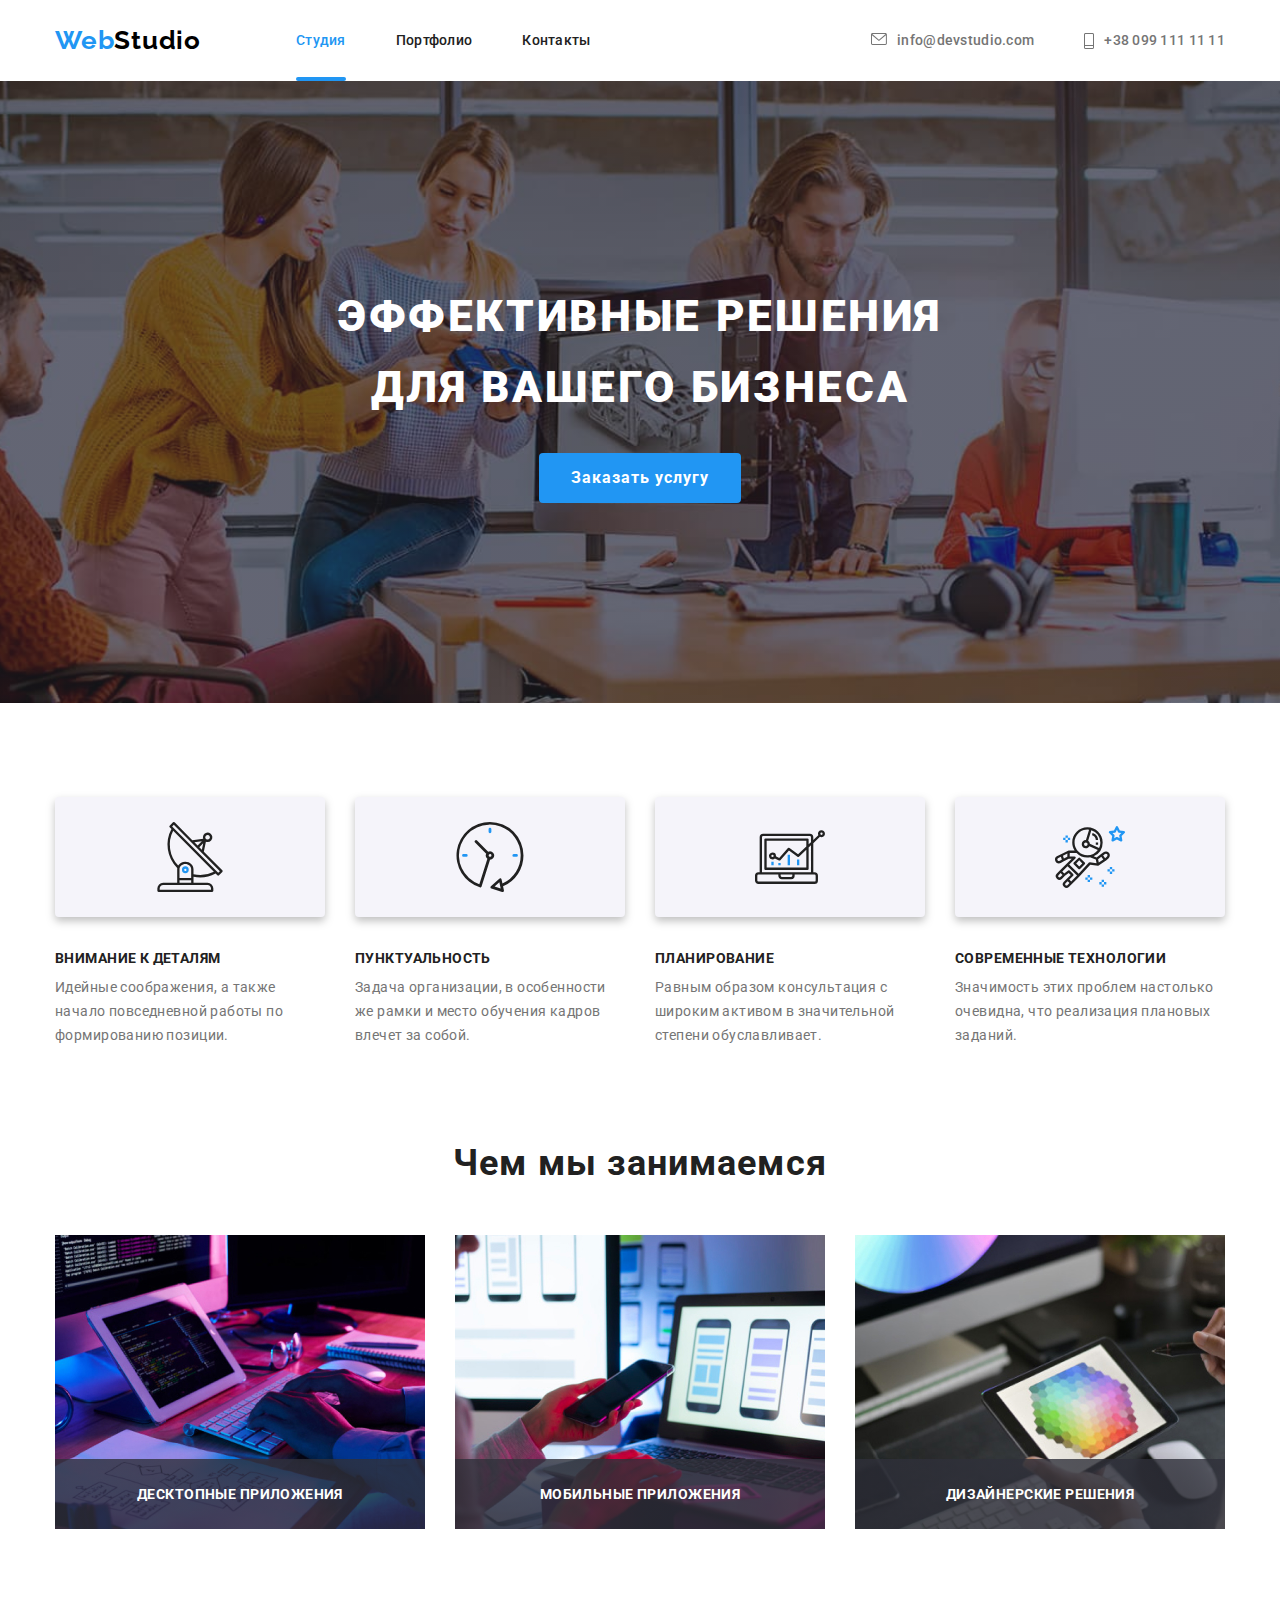
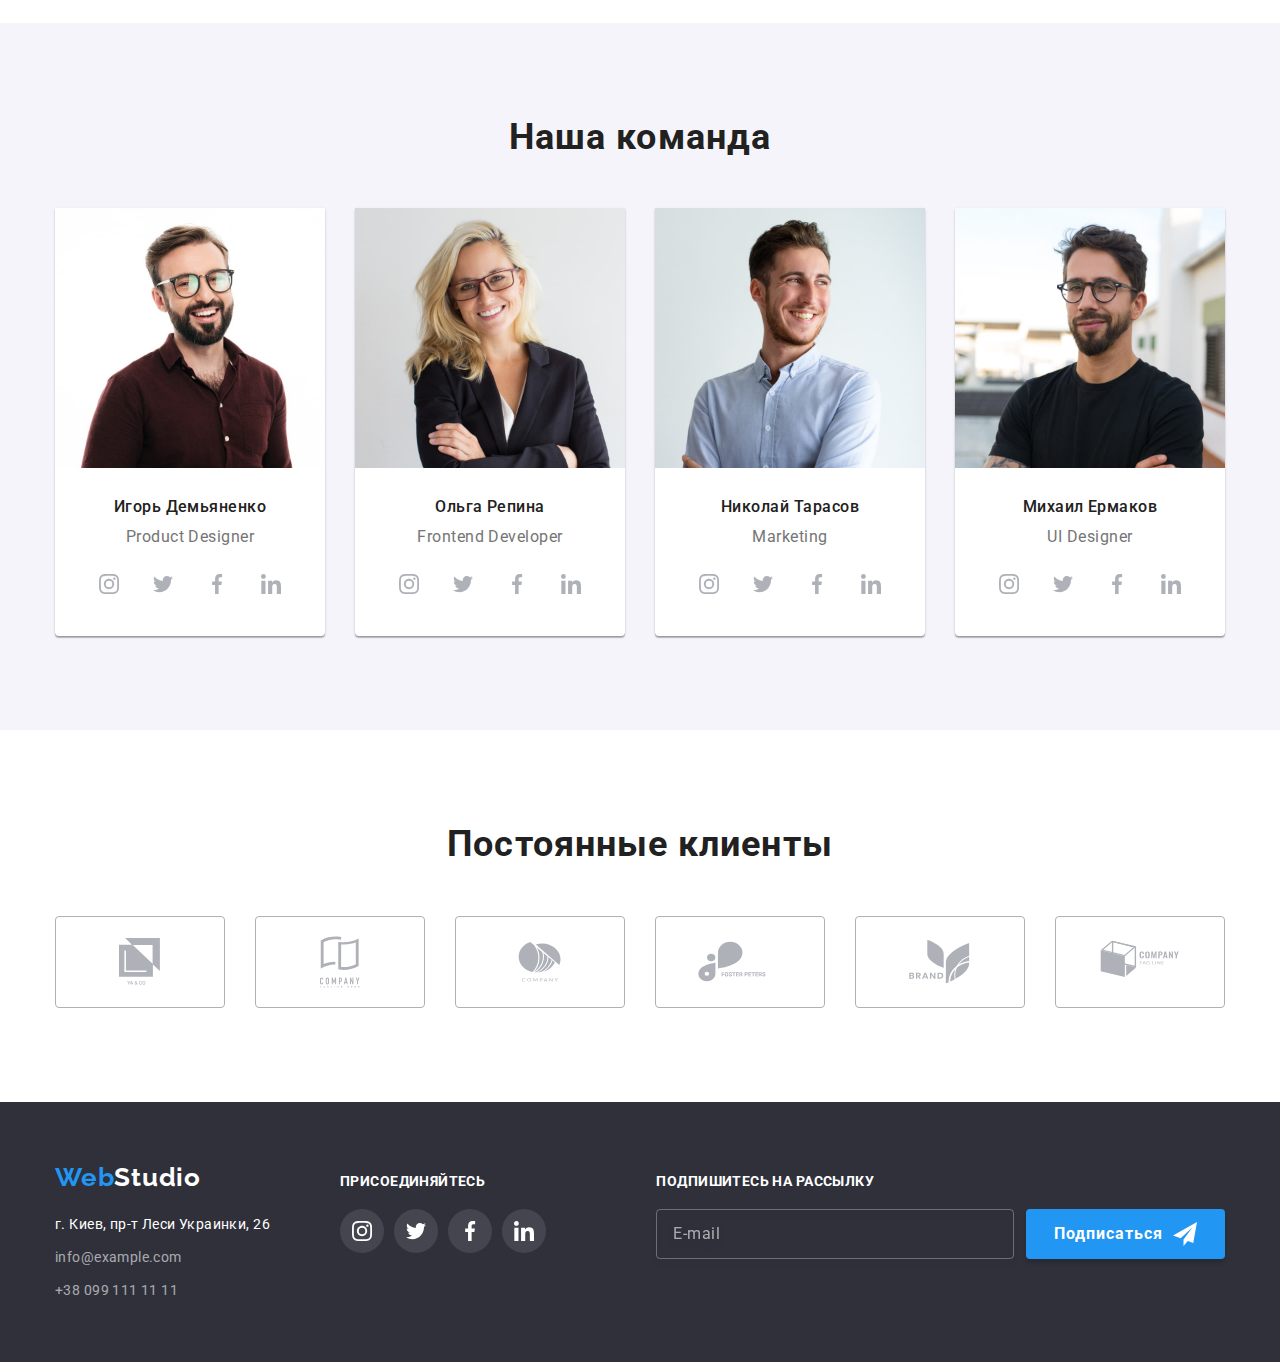
==== commit 722421d2: "fixed modal header footer" ====
--- a/index.html
+++ b/index.html
@@ -105,7 +105,7 @@
 <main>
     
     <section class="hero">
-        <h1 class="hero__title">Эффективные решения <br/>Для вашего бизнеса</h1>
+        <h1 class="hero__title">Эффективные решения Для вашего бизнеса</h1>
         <button data-modal-open type="button" class="hero__button">Заказать услугу</button>
     </section>
 
--- a/css/main.min.css
+++ b/css/main.min.css
@@ -1 +1 @@
-.visually-hidden{position:absolute;width:1px;height:1px;margin:-1px;border:0;padding:0;white-space:nowrap;-webkit-clip-path:inset(100%);clip-path:inset(100%);clip:rect(0 0 0 0);overflow:hidden}img{display:block;max-width:100%;height:auto}.list{padding:0;margin:0;list-style:none}h1,h2,h3,h4,h5,h6,p{margin-top:0;margin-bottom:0}.container{margin-left:auto;margin-right:auto;padding-left:15px;padding-right:15px}@media screen and (min-width: 480px){.container{width:480px}}@media screen and (min-width: 768px){.container{width:768px}}@media screen and (min-width: 1200px){.container{width:1200px}}body{background-color:#fff;color:#757575;font-family:"Roboto","sans-serif";font-size:14px;letter-spacing:.03em}body.modal-open{overflow:hidden}.page-header{border-bottom:1px solid #ececec}.page-header--none-border{border-bottom:0}.page-header-main-nav{display:-webkit-box;display:-ms-flexbox;display:flex;-webkit-box-align:center;-ms-flex-align:center;align-items:center}.page-header__logo{display:-webkit-box;display:-ms-flexbox;display:flex;-webkit-box-pack:center;-ms-flex-pack:center;justify-content:center;-webkit-box-align:center;-ms-flex-align:center;align-items:center;padding-top:16px;padding-bottom:16px;color:#000;text-decoration:none;font-family:Raleway;font-style:normal;font-weight:700;font-size:26px;line-height:1.2;letter-spacing:.03em;-webkit-transition-property:color;transition-property:color;-webkit-transition-duration:250ms;transition-duration:250ms;-webkit-transition-timing-function:cubic-bezier(0.4, 0, 0.2, 1);transition-timing-function:cubic-bezier(0.4, 0, 0.2, 1)}.page-header__logo--color{color:#2196f3}.page-header__logo:hover,.page-header__logo:focus{color:#2196f3}@media screen and (min-width: 768px){.page-header__logo{padding-top:25px;padding-bottom:25px;margin-right:88px}}@media screen and (min-width: 1200px){.page-header__logo{margin-right:95px}}.page-header-site-nav{display:none}@media screen and (min-width: 768px){.page-header-site-nav{display:-webkit-box;display:-ms-flexbox;display:flex}}.page-header-site-nav__list{display:-webkit-box;display:-ms-flexbox;display:flex;-webkit-box-align:center;-ms-flex-align:center;align-items:center}.page-header-site-nav__item{margin-right:50px}.page-header-site-nav__item:last-child{margin-right:0}.page-header-site-nav__link{display:block;color:#212121;font-family:"Roboto";font-style:normal;text-decoration:none;font-weight:500;font-size:14px;line-height:1.14;letter-spacing:.02em;-webkit-transition-property:color;transition-property:color;-webkit-transition-duration:250ms;transition-duration:250ms;-webkit-transition-timing-function:cubic-bezier(0.4, 0, 0.2, 1);transition-timing-function:cubic-bezier(0.4, 0, 0.2, 1)}.page-header-site-nav__link:hover,.page-header-site-nav__link:focus{color:#2196f3}.page-header-site-nav__link--current{position:relative;font-family:"Roboto";font-style:normal;color:#2196f3;font-weight:500;font-size:14px;line-height:1.14;letter-spacing:.02em;text-decoration:none;display:block;padding-top:32px;padding-bottom:32px}.page-header-site-nav__link--current::after{position:absolute;content:"";left:0;bottom:0;width:100%;height:4px;border-radius:2px;background-color:#2196f3}.page-header-site-nav-contacts__list{display:none}@media screen and (min-width: 768px){.page-header-site-nav-contacts__list{display:block;margin-left:auto}}@media screen and (min-width: 1200px){.page-header-site-nav-contacts__list{display:-webkit-box;display:-ms-flexbox;display:flex;-webkit-box-align:center;-ms-flex-align:center;align-items:center;-webkit-box-pack:center;-ms-flex-pack:center;justify-content:center}}@media screen and (min-width: 768px){.page-header-site-nav-contacts__item{margin-bottom:10px}.page-header-site-nav-contacts__item:last-child{margin-bottom:0}}@media screen and (min-width: 1200px){.page-header-site-nav-contacts__item{margin-right:50px;margin-bottom:0}.page-header-site-nav-contacts__item:last-child{margin-right:0}}.page-header-site-nav__icon--phone{margin-right:10px;fill:currentColor}@media screen and (max-width: 1199px){.page-header-site-nav__icon--phone{width:10px;height:14px}}.page-header-site-nav__icon--mail{margin-right:10px;fill:currentColor}@media screen and (max-width: 1199px){.page-header-site-nav__icon--mail{width:14px;height:10px}}.page-header-site-nav-contacts__link{color:#757575;font-family:"Roboto";color:#757575;text-decoration:none;font-weight:500;font-size:12px;line-height:1.16;letter-spacing:.02em;display:-webkit-box;display:-ms-flexbox;display:flex;-webkit-transition-property:color;transition-property:color;-webkit-transition-duration:250ms;transition-duration:250ms;-webkit-transition-timing-function:cubic-bezier(0.4, 0, 0.2, 1);transition-timing-function:cubic-bezier(0.4, 0, 0.2, 1)}.page-header-site-nav-contacts__link:hover,.page-header-site-nav-contacts__link:focus{color:#2196f3}@media screen and (min-width: 1200px){.page-header-site-nav-contacts__link{font-size:14px;line-height:1.14}}.page-header-menu__button-open{cursor:pointer;display:block;margin-left:auto;padding:0;border:none;background-color:rgba(0,0,0,0);-webkit-transition-property:fill;transition-property:fill;-webkit-transition-duration:250ms;transition-duration:250ms;-webkit-transition-timing-function:cubic-bezier(0.4, 0, 0.2, 1);transition-timing-function:cubic-bezier(0.4, 0, 0.2, 1)}.page-header-menu__button-open:hover,.page-header-menu__button-open:focus{fill:#2196f3}@media screen and (min-width: 768px){.page-header-menu__button-open{display:none}}.page-header-mobile-menu{display:none;position:fixed;top:0;left:0;width:100vw;height:100vh;padding-top:10px;padding-bottom:48px;padding-left:40px;padding-right:30px;background-color:#fff}.page-header-mobile-menu.is-open{display:block;z-index:2}@media screen and (min-width: 768px){.page-header-mobile-menu.is-open{display:none}}.page-header-mobile-menu-container{display:-webkit-box;display:-ms-flexbox;display:flex;-webkit-box-orient:vertical;-webkit-box-direction:normal;-ms-flex-direction:column;flex-direction:column;height:100%;-webkit-box-pack:justify;-ms-flex-pack:justify;justify-content:space-between;overflow:auto;width:100%}.page-header-menu__button-close{cursor:pointer;display:block;margin-left:auto;padding:0;border:none;background-color:rgba(0,0,0,0);-webkit-transition-property:fill;transition-property:fill;-webkit-transition-duration:250ms;transition-duration:250ms;-webkit-transition-timing-function:cubic-bezier(0.4, 0, 0.2, 1);transition-timing-function:cubic-bezier(0.4, 0, 0.2, 1)}.page-header-menu__button-close:hover,.page-header-menu__button-close:focus{fill:#2196f3}@media screen and (min-width: 768px){.page-header-menu__button-close{display:none}}.page-header-mobile-site-nav__list{margin-bottom:100px}.page-header-mobile-site-nav__item{margin-bottom:32px}.page-header-mobile-site-nav__item:last-child{margin-bottom:0}.page-header-mobile-site-nav__link{display:block;color:#212121;font-family:"Roboto";font-style:normal;text-decoration:none;font-weight:500;font-size:40px;line-height:1.17;letter-spacing:.02em;-webkit-transition-property:color;transition-property:color;-webkit-transition-duration:250ms;transition-duration:250ms;-webkit-transition-timing-function:cubic-bezier(0.4, 0, 0.2, 1);transition-timing-function:cubic-bezier(0.4, 0, 0.2, 1)}.page-header-mobile-site-nav__link:hover,.page-header-mobile-site-nav__link:focus{color:#2196f3}.page-header-mobile-site-nav__link--current{position:relative;font-family:"Roboto";font-style:normal;color:#2196f3;font-weight:500;font-size:40px;line-height:1.17;letter-spacing:.02em;letter-spacing:.02em;text-decoration:none;display:block}.page-header-mobile-site-nav-contacts__list{margin-bottom:64px}@media screen and (min-width: 768px){.page-header-mobile-site-nav-contacts__list{display:none}}.page-header-mobile-site-nav-contacts__item{margin-bottom:32px}.page-header-mobile-site-nav-contacts__item:last-child{margin-bottom:0}.page-header-mobile-site-nav-contacts__link{color:#757575;font-family:"Roboto";font-style:normal;color:#757575;text-decoration:none;font-weight:500;font-size:24px;line-height:1.16;letter-spacing:.02em;-webkit-transition-property:color;transition-property:color;-webkit-transition-duration:250ms;transition-duration:250ms;-webkit-transition-timing-function:cubic-bezier(0.4, 0, 0.2, 1);transition-timing-function:cubic-bezier(0.4, 0, 0.2, 1)}.page-header-mobile-site-nav-contacts__link:hover,.page-header-mobile-site-nav-contacts__link:focus{color:#2196f3}.page-header-mobile-site-nav-contacts__link--phone{color:#2196f3;text-decoration:none;font-weight:500;font-size:34px;line-height:1.17;letter-spacing:.02em}.page-header-mobile-site-nav-socials__list{display:-webkit-box;display:-ms-flexbox;display:flex}@media screen and (min-width: 768px){.page-header-mobile-site-nav-socials__list{display:none}}.page-header-mobile-site-nav-socials__item{margin-right:10px}.page-header-mobile-site-nav-socials__item::after{content:"";margin-left:10px;border-right:1px solid rgba(33,33,33,.2)}.page-header-mobile-site-nav-socials__item:last-child{margin-right:0}.page-header-mobile-site-nav-socials__item:last-child::after{border-right:0;margin-left:0}.page-header-mobile-site-nav-socials__link{color:#2196f3;text-decoration:none;font-family:"Roboto";font-style:normal;font-weight:500;font-size:18px;line-height:1.22;letter-spacing:.02em}.hero{background-color:#2f303a;background-image:-webkit-gradient(linear, left top, right top, from(rgba(47, 48, 58, 0.4)), to(rgba(47, 48, 58, 0.4))),url(../images/hero-480.jpg);background-image:linear-gradient(to right, rgba(47, 48, 58, 0.4), rgba(47, 48, 58, 0.4)),url(../images/hero-480.jpg);background-position:center;text-align:center;padding-top:118px;padding-bottom:118px;max-width:1600px;margin-left:auto;margin-right:auto;background-size:cover;background-repeat:no-repeat}@media(min-device-pixel-ratio: 2),(-webkit-min-device-pixel-ratio: 2),(min-resolution: 192dpi),(min-resolution: 2dppx){.hero{background-image:-webkit-gradient(linear, left top, right top, from(rgba(47, 48, 58, 0.4)), to(rgba(47, 48, 58, 0.4))),url(../images/hero-960.jpg);background-image:linear-gradient(to right, rgba(47, 48, 58, 0.4), rgba(47, 48, 58, 0.4)),url(../images/hero-960.jpg)}}@media screen and (min-width: 768px){.hero{background-image:-webkit-gradient(linear, left top, right top, from(rgba(47, 48, 58, 0.4)), to(rgba(47, 48, 58, 0.4))),url(../images/hero-768.jpg);background-image:linear-gradient(to right, rgba(47, 48, 58, 0.4), rgba(47, 48, 58, 0.4)),url(../images/hero-768.jpg)}}@media screen and (min-width: 768px)and (min-device-pixel-ratio: 2),screen and (min-width: 768px)and (-webkit-min-device-pixel-ratio: 2),screen and (min-width: 768px)and (min-resolution: 192dpi),screen and (min-width: 768px)and (min-resolution: 2dppx){.hero{background-image:-webkit-gradient(linear, left top, right top, from(rgba(47, 48, 58, 0.4)), to(rgba(47, 48, 58, 0.4))),url(../images/hero-1536.jpg);background-image:linear-gradient(to right, rgba(47, 48, 58, 0.4), rgba(47, 48, 58, 0.4)),url(../images/hero-1536.jpg)}}@media screen and (min-width: 1200px){.hero{padding-top:200px;padding-bottom:200px;background-image:-webkit-gradient(linear, left top, right top, from(rgba(47, 48, 58, 0.4)), to(rgba(47, 48, 58, 0.4))),url(../images/hero-1600.jpg);background-image:linear-gradient(to right, rgba(47, 48, 58, 0.4), rgba(47, 48, 58, 0.4)),url(../images/hero-1600.jpg)}}@media screen and (min-width: 1200px)and (min-device-pixel-ratio: 2),screen and (min-width: 1200px)and (-webkit-min-device-pixel-ratio: 2),screen and (min-width: 1200px)and (min-resolution: 192dpi),screen and (min-width: 1200px)and (min-resolution: 2dppx){.hero{background-image:-webkit-gradient(linear, left top, right top, from(rgba(47, 48, 58, 0.4)), to(rgba(47, 48, 58, 0.4))),url(../images/hero-3200.jpg);background-image:linear-gradient(to right, rgba(47, 48, 58, 0.4), rgba(47, 48, 58, 0.4)),url(../images/hero-3200.jpg)}}.hero__title{margin-bottom:30px;color:#fff;font-family:"Roboto";font-style:normal;font-weight:900;font-size:26px;line-height:1.61;letter-spacing:.06em;text-transform:uppercase}@media screen and (min-width: 1200px){.hero__title{font-size:44px;line-height:1,36}}.hero__button{color:#fff;background-color:#2196f3;font-family:"Roboto";font-weight:700;font-size:16px;line-height:1.88;padding:10px 32px;border-radius:4px;min-width:200px;display:inline-block;text-align:center;letter-spacing:.06em;cursor:pointer;border:none;-webkit-transition-property:background-color;transition-property:background-color;-webkit-transition-duration:250ms;transition-duration:250ms;-webkit-transition-timing-function:cubic-bezier(0.4, 0, 0.2, 1);transition-timing-function:cubic-bezier(0.4, 0, 0.2, 1)}.hero__button:hover,.hero__button:focus{background-color:#188ce8}.features{padding-top:94px;padding-bottom:94px}@media screen and (min-width: 768px){.features__list{display:-webkit-box;display:-ms-flexbox;display:flex;-ms-flex-wrap:wrap;flex-wrap:wrap;margin:-15px}}.features__item{text-align:center;margin-bottom:30px}.features__item:last-child{margin-bottom:0}@media screen and (min-width: 768px){.features__item{text-align:left;width:calc((100% - 60px)/2);margin:15px}}@media screen and (min-width: 1200px){.features__item{text-align:left;width:calc((100% - 120px)/4)}}@media screen and (min-width: 1200px)and (max-width: 767px){.features__item:not(:last-child){margin-bottom:30px}}.features__title{margin-bottom:10px;color:#212121;font-family:"Roboto";font-style:normal;font-weight:700;font-size:14px;line-height:1.15;letter-spacing:.03em;text-transform:uppercase}.features__icon{background-color:#f5f4fa;height:120px;width:100%;margin-bottom:30px;border-radius:4px;-webkit-filter:drop-shadow(0px 4px 4px rgba(0, 0, 0, 0.25));filter:drop-shadow(0px 4px 4px rgba(0, 0, 0, 0.25))}.features__text{font-size:14px;line-height:1.7;letter-spacing:.03em}.activites{padding-bottom:94px;text-align:center}@media screen and (max-width: 1199px){.activites{display:none}}.activites__list{display:-webkit-box;display:-ms-flexbox;display:flex}.activites__item{position:relative;margin-right:30px}.activites__item:last-child{margin-right:0}.activites__title{margin-bottom:50px;font-family:"Roboto";font-style:normal;color:#212121;font-weight:700;font-size:36px;line-height:1.2;letter-spacing:.03em}.activites__text{color:#fff;font-weight:700;line-height:1.15;text-align:center;text-transform:uppercase;position:absolute;bottom:0;display:-webkit-box;display:-ms-flexbox;display:flex;-webkit-box-pack:center;-ms-flex-pack:center;justify-content:center;-webkit-box-align:center;-ms-flex-align:center;align-items:center;margin:0;padding:0;height:70px;width:100%;background-image:-webkit-gradient(linear, left top, left bottom, from(rgba(47, 48, 58, 0.8)), to(rgba(47, 48, 58, 0.8)));background-image:linear-gradient(rgba(47, 48, 58, 0.8), rgba(47, 48, 58, 0.8))}.crew{background-color:#f5f4fa;padding-top:94px;padding-bottom:94px;text-align:center}@media screen and (min-width: 768px){.crew__list{display:-webkit-box;display:-ms-flexbox;display:flex;-ms-flex-wrap:wrap;flex-wrap:wrap;margin:-15px}}.crew__item{background-color:#fff;-webkit-box-shadow:0px 1px 3px rgba(0,0,0,.12),0px 1px 1px rgba(0,0,0,.14),0px 2px 1px rgba(0,0,0,.2);box-shadow:0px 1px 3px rgba(0,0,0,.12),0px 1px 1px rgba(0,0,0,.14),0px 2px 1px rgba(0,0,0,.2);border-radius:0px 0px 4px 4px}@media screen and (max-width: 767px){.crew__item{margin-bottom:30px}.crew__item:last-child{margin-bottom:0}}@media screen and (min-width: 768px){.crew__item{width:calc((100% - 60px)/2);margin:15px}}@media screen and (min-width: 1200px){.crew__item{width:calc((100% - 120px)/4);margin:15px}}.crew__title{margin-bottom:50px;color:#212121;font-family:"Roboto";font-style:normal;font-weight:700;font-size:36px;line-height:1.15;letter-spacing:.03em}.crew__content{padding-bottom:30px;padding-top:30px}.crew__name{margin-bottom:10px;color:#212121;font-family:"Roboto";font-style:normal;font-weight:500;font-size:16px;line-height:1,2;letter-spacing:.03em}.crew__text{font-size:16px;line-height:1.2;letter-spacing:.03em;margin-bottom:16px}.crew__link__list{display:-webkit-box;display:-ms-flexbox;display:flex;-webkit-box-pack:center;-ms-flex-pack:center;justify-content:center}.crew__link__item{margin-right:10px}.crew__link__item:last-child{margin-right:0}.crew__link{display:-webkit-box;display:-ms-flexbox;display:flex;color:#afb1b8;width:44px;height:44px;border-radius:50%;-webkit-box-pack:center;-ms-flex-pack:center;justify-content:center;-webkit-box-align:center;-ms-flex-align:center;align-items:center;-webkit-transition-property:background-color,color;transition-property:background-color,color;-webkit-transition-duration:250ms;transition-duration:250ms;-webkit-transition-timing-function:cubic-bezier(0.4, 0, 0.2, 1);transition-timing-function:cubic-bezier(0.4, 0, 0.2, 1)}.crew__link:hover,.crew__link:focus{background-color:#2196f3;color:#fff}.crew__icon{fill:currentColor;width:20px;height:20px}.clients{padding-top:94px;padding-bottom:94px;text-align:center}.clients__title{margin-bottom:50px;font-family:"Roboto";font-style:normal;color:#212121;font-weight:700;font-size:36px;line-height:1.2;letter-spacing:.03em}.clients__list{display:-webkit-box;display:-ms-flexbox;display:flex;-ms-flex-wrap:wrap;flex-wrap:wrap;margin:-15px}@media screen and (max-width: 767px){.clients__item{width:calc((100% - 60px)/2);margin:15px}}@media screen and (min-width: 768px){.clients__item{width:calc((100% - 90px)/3);margin:15px}}@media screen and (min-width: 1200px){.clients__item{width:calc((100% - 180px)/6);margin:15px}}.clients__link{height:92px;display:-webkit-box;display:-ms-flexbox;display:flex;-webkit-box-pack:center;-ms-flex-pack:center;justify-content:center;-webkit-box-align:center;-ms-flex-align:center;align-items:center;border:1px solid #afb1b8;border-radius:4px;color:#afb1b8;-webkit-transition-property:color,border-color;transition-property:color,border-color;-webkit-transition-duration:250ms;transition-duration:250ms;-webkit-transition-timing-function:cubic-bezier(0.4, 0, 0.2, 1);transition-timing-function:cubic-bezier(0.4, 0, 0.2, 1)}.clients__link:hover,.clients__link:focus{color:#2196f3;border-color:#2196f3}.clients__icon{fill:currentColor}.page-footer__container{text-align:center}@media screen and (min-width: 768px){.page-footer__container{display:-webkit-box;display:-ms-flexbox;display:flex;-ms-flex-wrap:wrap;flex-wrap:wrap;-webkit-box-orient:horizontal;-webkit-box-direction:normal;-ms-flex-direction:row;flex-direction:row;-webkit-box-align:baseline;-ms-flex-align:baseline;align-items:baseline;-webkit-box-pack:justify;-ms-flex-pack:justify;justify-content:space-between}}@media screen and (min-width: 1200px){.page-footer__container{text-align:start}}.page-footer__column{margin-bottom:60px}@media screen and (min-width: 1200px){.page-footer__column{margin-bottom:0;margin-right:70px}}.page-footer{background-color:#2f303a;padding-top:60px;padding-bottom:60px}.page-footer__logo{color:#fff;text-decoration:none;font-family:"Raleway";font-style:normal;font-weight:700;font-size:26px;line-height:1.2;letter-spacing:.03em;display:inline-block;margin-bottom:20px}.page-footer__logo--color{color:#2196f3}.page-footer__adress{color:#fff;text-decoration:none;font-family:"Roboto";font-style:normal;font-weight:400;font-size:14px;line-height:1.7;letter-spacing:.03em;display:block;-webkit-transition-property:color;transition-property:color;-webkit-transition-duration:250ms;transition-duration:250ms;-webkit-transition-timing-function:cubic-bezier(0.4, 0, 0.2, 1);transition-timing-function:cubic-bezier(0.4, 0, 0.2, 1)}.page-footer__adress:hover,.page-footer__adress:focus{color:#2196f3}.page-footer__link__item{margin-bottom:9px}.page-footer__link__item:last-child{margin-bottom:0}.page-footer__link{color:rgba(255,255,255,.6);text-decoration:none;font-family:"Roboto";font-style:normal;font-size:14px;line-height:1.7;letter-spacing:.03em;display:block;-webkit-transition-property:color;transition-property:color;-webkit-transition-duration:250ms;transition-duration:250ms;-webkit-transition-timing-function:cubic-bezier(0.4, 0, 0.2, 1);transition-timing-function:cubic-bezier(0.4, 0, 0.2, 1)}.page-footer__link:hover,.page-footer__link:focus{color:#2196f3}.page-footer-socials__text{color:#fff;font-weight:700;font-size:14px;line-height:1.15;letter-spacing:.03em;text-transform:uppercase;margin-bottom:20px}.page-footer-socials__list{display:-webkit-box;display:-ms-flexbox;display:flex;-webkit-box-pack:center;-ms-flex-pack:center;justify-content:center}.page-footer-socials__item{margin-right:10px}.page-footer-socials__item:last-child{margin-right:0}.page-footer-socials__link{width:44px;height:44px;display:-webkit-box;display:-ms-flexbox;display:flex;-webkit-box-pack:center;-ms-flex-pack:center;justify-content:center;-webkit-box-align:center;-ms-flex-align:center;align-items:center;border-radius:50%;color:#fff;background-image:-webkit-gradient(linear, left top, right top, from(rgba(255, 255, 255, 0.1)), to(rgba(255, 255, 255, 0.1)));background-image:linear-gradient(to right, rgba(255, 255, 255, 0.1), rgba(255, 255, 255, 0.1));-webkit-transition-property:background-color;transition-property:background-color;-webkit-transition-duration:250ms;transition-duration:250ms;-webkit-transition-timing-function:cubic-bezier(0.4, 0, 0.2, 1);transition-timing-function:cubic-bezier(0.4, 0, 0.2, 1)}.page-footer-socials__link:hover,.page-footer-socials__link:focus{background-color:#2196f3}.page-footer-socials__icon{width:20px;height:20px;fill:currentColor}.page-footer-form__column{margin-right:auto;margin-left:auto}@media screen and (min-width: 1200px){.page-footer-form__column{margin-right:0;margin-left:auto}}.page-footer-form__text{color:#fff;font-weight:700;font-size:14px;line-height:1.15;letter-spacing:.03em;text-transform:uppercase;margin-bottom:20px}.page-footer__field{display:-webkit-box;display:-ms-flexbox;display:flex;-webkit-box-orient:vertical;-webkit-box-direction:normal;-ms-flex-direction:column;flex-direction:column;-webkit-box-align:center;-ms-flex-align:center;align-items:center}@media screen and (min-width: 1200px){.page-footer__field{-webkit-box-orient:horizontal;-webkit-box-direction:normal;-ms-flex-direction:row;flex-direction:row}}.page-footer__input{color:#fff;background-color:inherit;border:1px solid rgba(255,255,255,.3);border-radius:4px;-webkit-filter:drop-shadow(0px 4px 4px rgba(0, 0, 0, 0.15));filter:drop-shadow(0px 4px 4px rgba(0, 0, 0, 0.15));width:100%;height:50px;margin-bottom:20px;padding:0 0 0 16px;outline:none;-webkit-transition-property:border-color;transition-property:border-color;-webkit-transition-duration:250ms;transition-duration:250ms;-webkit-transition-timing-function:cubic-bezier(0.4, 0, 0.2, 1);transition-timing-function:cubic-bezier(0.4, 0, 0.2, 1)}@media screen and (min-width: 768px){.page-footer__input{width:450px}}@media screen and (min-width: 1200px){.page-footer__input{width:358px;margin-bottom:0;margin-right:12px}}.page-footer__input:hover,.page-footer__input:focus{border:1px solid #2196f3}.page-footer__input::-webkit-input-placeholder{font-size:16px;line-height:1.25;letter-spacing:.03em;color:rgba(255,255,255,.6)}.page-footer__input::-moz-placeholder{font-size:16px;line-height:1.25;letter-spacing:.03em;color:rgba(255,255,255,.6)}.page-footer__input:-ms-input-placeholder{font-size:16px;line-height:1.25;letter-spacing:.03em;color:rgba(255,255,255,.6)}.page-footer__input::-ms-input-placeholder{font-size:16px;line-height:1.25;letter-spacing:.03em;color:rgba(255,255,255,.6)}.page-footer__input::placeholder{font-size:16px;line-height:1.25;letter-spacing:.03em;color:rgba(255,255,255,.6)}.page-footer__submit-button{font-family:"Roboto";font-style:normal;font-weight:700;font-size:16px;line-height:1.87;letter-spacing:.06em;color:#fff;display:-webkit-box;display:-ms-flexbox;display:flex;-webkit-box-pack:center;-ms-flex-pack:center;justify-content:center;-webkit-box-align:center;-ms-flex-align:center;align-items:center;text-align:center;padding:10px 28px;cursor:pointer;background-color:#2196f3;border:none;-webkit-box-shadow:0px 4px 4px rgba(0,0,0,.15);box-shadow:0px 4px 4px rgba(0,0,0,.15);border-radius:4px;-webkit-transition-property:background-color;transition-property:background-color;-webkit-transition-duration:250ms;transition-duration:250ms;-webkit-transition-timing-function:cubic-bezier(0.4, 0, 0.2, 1);transition-timing-function:cubic-bezier(0.4, 0, 0.2, 1)}.page-footer__submit-button:hover,.page-footer__submit-button:focus{background-color:#188ce8}.page-footer__button__icon{margin-left:10px}.backdrop{position:fixed;top:0;left:0;width:100%;height:100%;background-color:rgba(0,0,0,.2);opacity:1;-webkit-transition:250ms cubic-bezier(0.4, 0, 0.2, 1);transition:250ms cubic-bezier(0.4, 0, 0.2, 1);overflow-y:scroll}.backdrop.is-hidden{opacity:0;pointer-events:none}.backdrop.is-hidden .modal{-webkit-transform:translate(-50%, -50%) scale(0.9);transform:translate(-50%, -50%) scale(0.9)}.modal{width:450px;height:609px;position:absolute;top:50%;left:50%;-webkit-transform:translate(-50%, -50%);transform:translate(-50%, -50%);background-color:#fff;border-radius:4px;-webkit-box-shadow:0px 1px 3px rgba(0,0,0,.12),0px 1px 1px rgba(0,0,0,.14),0px 2px 1px rgba(0,0,0,.2);box-shadow:0px 1px 3px rgba(0,0,0,.12),0px 1px 1px rgba(0,0,0,.14),0px 2px 1px rgba(0,0,0,.2);-webkit-transition:250ms cubic-bezier(0.4, 0, 0.2, 1);transition:250ms cubic-bezier(0.4, 0, 0.2, 1);padding:40px}@media(min-width: 1200px){.modal{width:528px;height:581px}}.modal__icon{width:18px;height:18px;fill:currentColor}.modal__button{position:fixed;top:0;right:0;display:-webkit-box;display:-ms-flexbox;display:flex;-webkit-box-align:center;-ms-flex-align:center;align-items:center;-webkit-box-pack:center;-ms-flex-pack:center;justify-content:center;margin-top:8px;margin-right:8px;width:30px;height:30px;border-radius:50%;border:1px solid rgba(0,0,0,.1);background-color:var(--primary-bg-color);cursor:pointer;color:#000;-webkit-transition-property:color;transition-property:color;-webkit-transition-duration:250ms;transition-duration:250ms;-webkit-transition-timing-function:cubic-bezier(0.4, 0, 0.2, 1);transition-timing-function:cubic-bezier(0.4, 0, 0.2, 1)}.modal__button:hover,.modal__button:focus{color:#2196f3}.modal-form{width:370px}@media(min-width: 1200px){.modal-form{width:448px}}.modal__text{text-align:center;font-weight:700;font-size:20px;line-height:1.15;letter-spacing:.03em;color:#212121;margin-bottom:12px}.modal-form__field{display:-webkit-box;display:-ms-flexbox;display:flex;-webkit-box-orient:vertical;-webkit-box-direction:normal;-ms-flex-direction:column;flex-direction:column;position:relative;text-align:start;margin-bottom:10px;-webkit-transition-property:border-color;transition-property:border-color;-webkit-transition-duration:250ms;transition-duration:250ms;-webkit-transition-timing-function:cubic-bezier(0.4, 0, 0.2, 1);transition-timing-function:cubic-bezier(0.4, 0, 0.2, 1);margin-bottom:10px}.modal-form__field:last-child{margin-bottom:0}.modal-form__label{margin-bottom:4px;font-size:12px;line-height:1.15;letter-spacing:.01em}.modal-form__input{padding-left:30px;border:1px solid rgba(33,33,33,.2);border-radius:4px;height:40px;outline:none;-webkit-transition-property:border-color;transition-property:border-color;-webkit-transition-duration:250ms;transition-duration:250ms;-webkit-transition-timing-function:cubic-bezier(0.4, 0, 0.2, 1);transition-timing-function:cubic-bezier(0.4, 0, 0.2, 1)}.modal-form__input .modal-form__field:focus-within,.modal-form__field:hover .modal-form__input{border:1px solid #2196f3;color:#2196f3}.modal-form__icon{color:#212121;position:absolute;width:18px;height:18px;top:50%;left:12px;fill:currentColor;-webkit-transition-property:fill;transition-property:fill;-webkit-transition-duration:250ms;transition-duration:250ms;-webkit-transition-timing-function:cubic-bezier(0.4, 0, 0.2, 1);transition-timing-function:cubic-bezier(0.4, 0, 0.2, 1)}.modal-form__icon .modal-form__field:focus-within,.modal-form__field:hover .modal-form__icon{fill:#2196f3}.modal-textarea__field{display:-webkit-box;display:-ms-flexbox;display:flex;-webkit-box-orient:vertical;-webkit-box-direction:normal;-ms-flex-direction:column;flex-direction:column;margin-top:10px;margin-bottom:20px}.modal-textarea__label{margin-bottom:4px;font-size:12px;line-height:1.15;letter-spacing:.01em}.modal-textarea-comment{border:1px solid rgba(33,33,33,.2);border-radius:4px;height:120px;resize:none;padding:12px 16px;outline:none;-webkit-transition-property:border-color;transition-property:border-color;-webkit-transition-duration:250ms;transition-duration:250ms;-webkit-transition-timing-function:cubic-bezier(0.4, 0, 0.2, 1);transition-timing-function:cubic-bezier(0.4, 0, 0.2, 1)}.modal-textarea-comment:hover,.modal-textarea-comment:focus{border-color:#2196f3;color:#2196f3}.modal-textarea-comment::-webkit-input-placeholder{color:rgba(117,117,117,.5);font-size:12px;line-height:1.15;letter-spacing:.01em}.modal-textarea-comment::-moz-placeholder{color:rgba(117,117,117,.5);font-size:12px;line-height:1.15;letter-spacing:.01em}.modal-textarea-comment:-ms-input-placeholder{color:rgba(117,117,117,.5);font-size:12px;line-height:1.15;letter-spacing:.01em}.modal-textarea-comment::-ms-input-placeholder{color:rgba(117,117,117,.5);font-size:12px;line-height:1.15;letter-spacing:.01em}.modal-textarea-comment::placeholder{color:rgba(117,117,117,.5);font-size:12px;line-height:1.15;letter-spacing:.01em}.modal-checkbox__field{display:-webkit-box;display:-ms-flexbox;display:flex;-webkit-box-align:center;-ms-flex-align:center;align-items:center;-webkit-box-pack:center;-ms-flex-pack:center;justify-content:center;margin-bottom:30px;font-size:1.71;line-height:24px;letter-spacing:.03em}.modal-checkbox__input{position:absolute;width:1px;height:1px;margin:-1px;border:0;padding:0;clip:rect(0 0 0 0);overflow:hidden}.modal-checkbox__input:checked+.modal-checkbox__icon{border-color:#2196f3;background-color:#2196f3;background-origin:border-box}.modal-checkbox__label{font-size:12px;line-height:1.16;letter-spacing:.03em;margin-left:8px}@media(min-width: 1200px){.modal-checkbox__label{font-size:14px;line-height:1.71;letter-spacing:.03em}}.modal-checkbox__icon{width:16px;height:15px;border:2px solid #212121;border-radius:4px;-webkit-transition-property:border-color color;transition-property:border-color color;-webkit-transition-duration:250ms;transition-duration:250ms;-webkit-transition-timing-function:cubic-bezier(0.4, 0, 0.2, 1);transition-timing-function:cubic-bezier(0.4, 0, 0.2, 1)}.modal-checkbox__link{font-family:"Roboto";font-style:normal;font-weight:400;font-size:12px;line-height:1.16;letter-spacing:.03em;-webkit-text-decoration-line:underline;text-decoration-line:underline;color:#2196f3}@media(min-width: 1200px){.modal-checkbox__link{font-size:14px;line-height:1.71;letter-spacing:.03em}}.modal__submit-button{font-family:"Roboto";font-style:normal;font-weight:700;font-size:16px;line-height:1.87;display:-webkit-box;display:-ms-flexbox;display:flex;-webkit-box-align:center;-ms-flex-align:center;align-items:center;-webkit-box-pack:center;-ms-flex-pack:center;justify-content:center;letter-spacing:.06em;margin-left:auto;margin-right:auto;color:#fff;background-color:#2196f3;border:none;padding:10px 55px;-webkit-box-shadow:0px 4px 4px rgba(0,0,0,.15);box-shadow:0px 4px 4px rgba(0,0,0,.15);border-radius:4px;cursor:pointer;-webkit-transition-property:background-color;transition-property:background-color;-webkit-transition-duration:250ms;transition-duration:250ms;-webkit-transition-timing-function:cubic-bezier(0.4, 0, 0.2, 1);transition-timing-function:cubic-bezier(0.4, 0, 0.2, 1)}.modal__submit-button:hover,.modal__submit-button:focus{background-color:#188ce8}.portfolio{padding-top:94px;padding-bottom:94px}.portfolio-button__list{display:-webkit-box;display:-ms-flexbox;display:flex;-ms-flex-wrap:wrap;flex-wrap:wrap;margin-bottom:35px}@media screen and (min-width: 768px){.portfolio-button__list{-ms-flex-wrap:nowrap;flex-wrap:nowrap;-webkit-box-pack:center;-ms-flex-pack:center;justify-content:center}}.portfolio-button__item{margin-right:8px;margin-bottom:15px}.portfolio-button__item:last-child{margin-right:0}.portfolio-button{color:#212121;background-color:#f5f4fa;padding:6px 22px;border-radius:4px;border:none;font-family:"Roboto";font-style:normal;font-weight:500;font-size:16px;line-height:1.6;letter-spacing:.03em;cursor:pointer;-webkit-transition-property:color,background-color,-webkit-box-shadow,-webkit-filter;transition-property:color,background-color,-webkit-box-shadow,-webkit-filter;transition-property:box-shadow,color,background-color,filter;transition-property:box-shadow,color,background-color,filter,-webkit-box-shadow,-webkit-filter;-webkit-transition-duration:250ms;transition-duration:250ms;-webkit-transition-timing-function:cubic-bezier(0.4, 0, 0.2, 1);transition-timing-function:cubic-bezier(0.4, 0, 0.2, 1)}.portfolio-button:hover,.portfolio-button:focus{color:#fff;background-color:#2196f3;-webkit-box-shadow:0px 3px 1px rgba(0,0,0,.1),0px 1px 2px rgba(0,0,0,.08),0px 2px 2px rgba(0,0,0,.12);box-shadow:0px 3px 1px rgba(0,0,0,.1),0px 1px 2px rgba(0,0,0,.08),0px 2px 2px rgba(0,0,0,.12)}@media screen and (min-width: 768px){.card-set__list{display:-webkit-box;display:-ms-flexbox;display:flex;-ms-flex-wrap:wrap;flex-wrap:wrap;margin-left:-30px;margin-top:-30px}}.card-set__link{text-decoration:none;display:block;-webkit-transition-property:-webkit-box-shadow;transition-property:-webkit-box-shadow;transition-property:box-shadow;transition-property:box-shadow, -webkit-box-shadow;-webkit-transition-duration:250ms;transition-duration:250ms;-webkit-transition-timing-function:cubic-bezier(0.4, 0, 0.2, 1);transition-timing-function:cubic-bezier(0.4, 0, 0.2, 1)}.card-set__link:hover,.card-set__link:focus{-webkit-box-shadow:0px 1px 1px rgba(0,0,0,.12),0px 4px 4px rgba(0,0,0,.06),1px 4px 6px rgba(0,0,0,.16);box-shadow:0px 1px 1px rgba(0,0,0,.12),0px 4px 4px rgba(0,0,0,.06),1px 4px 6px rgba(0,0,0,.16)}.card-set__item{margin-bottom:30px}.card-set__item:last-child{margin-bottom:0}@media screen and (min-width: 768px){.card-set__item{width:calc(50% - 30px);margin-top:30px;margin-left:30px}}@media screen and (min-width: 1200px){.card-set__item{width:calc(33.3333333333% - 30px);margin-top:30px;margin-left:30px}}.card-set__thumb{position:relative;overflow:hidden}.card-set__animation{-webkit-transform:translateY(100%);transform:translateY(100%);position:absolute;top:0;left:0;width:100%;height:100%;background-color:rgba(33,150,243,.9);-webkit-transition:250ms cubic-bezier(0.4, 0, 0.2, 1);transition:250ms cubic-bezier(0.4, 0, 0.2, 1)}.card-set__link:hover .card-set__animation{-webkit-transform:translateY(0);transform:translateY(0)}.card-set__link:focus .card-set__animation{-webkit-transform:translateY(0);transform:translateY(0)}.card-set__overlay{position:absolute;top:50%;left:50%;-webkit-transform:translate(-50%, -50%);transform:translate(-50%, -50%)}.card-set__overlay__text{color:#fff;font-size:18px;line-height:1.55;letter-spacing:.03em;min-width:322px}.card-set__content{padding:20px 18px;border-bottom:1px solid #eee;border-left:1px solid #eee;border-right:1px solid #eee}.card-set__name{color:#212121;margin-bottom:4px;font-family:"Roboto";font-style:normal;font-weight:700;font-size:18px;line-height:2;letter-spacing:.06em}.card-set__text{color:#757575;font-size:16px;line-height:1.85;letter-spacing:.03em}/*# sourceMappingURL=main.min.css.map */+.visually-hidden{position:absolute;width:1px;height:1px;margin:-1px;border:0;padding:0;white-space:nowrap;-webkit-clip-path:inset(100%);clip-path:inset(100%);clip:rect(0 0 0 0);overflow:hidden}img{display:block;max-width:100%;height:auto}.list{padding:0;margin:0;list-style:none}h1,h2,h3,h4,h5,h6,p{margin-top:0;margin-bottom:0}.container{margin-left:auto;margin-right:auto;padding-left:15px;padding-right:15px}@media screen and (min-width: 480px){.container{width:480px}}@media screen and (min-width: 768px){.container{width:768px}}@media screen and (min-width: 1200px){.container{width:1200px}}body{background-color:#fff;color:#757575;font-family:"Roboto","sans-serif";font-size:14px;letter-spacing:.03em}body.modal-open{overflow:hidden}.page-header{border-bottom:1px solid #ececec}.page-header--none-border{border-bottom:0}.page-header-main-nav{display:-webkit-box;display:-ms-flexbox;display:flex;-webkit-box-align:center;-ms-flex-align:center;align-items:center}.page-header__logo{display:-webkit-box;display:-ms-flexbox;display:flex;-webkit-box-pack:center;-ms-flex-pack:center;justify-content:center;-webkit-box-align:center;-ms-flex-align:center;align-items:center;padding-top:16px;padding-bottom:16px;color:#000;text-decoration:none;font-family:Raleway;font-style:normal;font-weight:700;font-size:26px;line-height:1.2;letter-spacing:.03em;-webkit-transition-property:color;transition-property:color;-webkit-transition-duration:250ms;transition-duration:250ms;-webkit-transition-timing-function:cubic-bezier(0.4, 0, 0.2, 1);transition-timing-function:cubic-bezier(0.4, 0, 0.2, 1)}.page-header__logo--color{color:#2196f3}.page-header__logo:hover,.page-header__logo:focus{color:#2196f3}@media screen and (min-width: 768px){.page-header__logo{padding-top:25px;padding-bottom:25px;margin-right:88px}}@media screen and (min-width: 1200px){.page-header__logo{margin-right:95px}}.page-header-site-nav{display:none}@media screen and (min-width: 768px){.page-header-site-nav{display:-webkit-box;display:-ms-flexbox;display:flex}}.page-header-site-nav__list{display:-webkit-box;display:-ms-flexbox;display:flex;-webkit-box-align:center;-ms-flex-align:center;align-items:center}.page-header-site-nav__item{margin-right:50px}.page-header-site-nav__item:last-child{margin-right:0}.page-header-site-nav__link{display:block;color:#212121;font-family:"Roboto";font-style:normal;text-decoration:none;font-weight:500;font-size:14px;line-height:1.14;letter-spacing:.02em;-webkit-transition-property:color;transition-property:color;-webkit-transition-duration:250ms;transition-duration:250ms;-webkit-transition-timing-function:cubic-bezier(0.4, 0, 0.2, 1);transition-timing-function:cubic-bezier(0.4, 0, 0.2, 1)}.page-header-site-nav__link:hover,.page-header-site-nav__link:focus{color:#2196f3}.page-header-site-nav__link--current{position:relative;font-family:"Roboto";font-style:normal;color:#2196f3;font-weight:500;font-size:14px;line-height:1.14;letter-spacing:.02em;text-decoration:none;display:block;padding-top:32px;padding-bottom:32px}.page-header-site-nav__link--current::after{position:absolute;content:"";left:0;bottom:0;width:100%;height:4px;border-radius:2px;background-color:#2196f3}.page-header-site-nav-contacts__list{display:none}@media screen and (min-width: 768px){.page-header-site-nav-contacts__list{display:block;margin-left:auto}}@media screen and (min-width: 1200px){.page-header-site-nav-contacts__list{display:-webkit-box;display:-ms-flexbox;display:flex;-webkit-box-align:center;-ms-flex-align:center;align-items:center;-webkit-box-pack:center;-ms-flex-pack:center;justify-content:center}}@media screen and (min-width: 768px){.page-header-site-nav-contacts__item{margin-bottom:10px}.page-header-site-nav-contacts__item:last-child{margin-bottom:0}}@media screen and (min-width: 1200px){.page-header-site-nav-contacts__item{margin-right:50px;margin-bottom:0}.page-header-site-nav-contacts__item:last-child{margin-right:0}}.page-header-site-nav__icon--phone{margin-right:10px;fill:currentColor}@media screen and (max-width: 1199px){.page-header-site-nav__icon--phone{width:10px;height:14px}}.page-header-site-nav__icon--mail{margin-right:10px;fill:currentColor}@media screen and (max-width: 1199px){.page-header-site-nav__icon--mail{width:14px;height:10px}}.page-header-site-nav-contacts__link{color:#757575;font-family:"Roboto";color:#757575;text-decoration:none;font-weight:500;font-size:12px;line-height:1.16;letter-spacing:.02em;display:-webkit-box;display:-ms-flexbox;display:flex;-webkit-transition-property:color;transition-property:color;-webkit-transition-duration:250ms;transition-duration:250ms;-webkit-transition-timing-function:cubic-bezier(0.4, 0, 0.2, 1);transition-timing-function:cubic-bezier(0.4, 0, 0.2, 1)}.page-header-site-nav-contacts__link:hover,.page-header-site-nav-contacts__link:focus{color:#2196f3}@media screen and (min-width: 1200px){.page-header-site-nav-contacts__link{font-size:14px;line-height:1.14}}.page-header-menu__button-open{cursor:pointer;display:block;margin-left:auto;padding:0;border:none;background-color:rgba(0,0,0,0);-webkit-transition-property:fill;transition-property:fill;-webkit-transition-duration:250ms;transition-duration:250ms;-webkit-transition-timing-function:cubic-bezier(0.4, 0, 0.2, 1);transition-timing-function:cubic-bezier(0.4, 0, 0.2, 1)}.page-header-menu__button-open:hover,.page-header-menu__button-open:focus{fill:#2196f3}@media screen and (min-width: 768px){.page-header-menu__button-open{display:none}}.page-header-mobile-menu{display:none;position:fixed;top:0;left:0;width:100vw;height:100vh;padding-top:10px;padding-bottom:48px;padding-left:40px;padding-right:30px;background-color:#fff}.page-header-mobile-menu.is-open{display:block;z-index:2}@media screen and (min-width: 768px){.page-header-mobile-menu.is-open{display:none}}.page-header-mobile-menu-container{display:-webkit-box;display:-ms-flexbox;display:flex;-webkit-box-orient:vertical;-webkit-box-direction:normal;-ms-flex-direction:column;flex-direction:column;height:100%;-webkit-box-pack:justify;-ms-flex-pack:justify;justify-content:space-between;overflow:auto;width:100%}.page-header-menu__button-close{cursor:pointer;display:block;margin-left:auto;padding:0;border:none;background-color:rgba(0,0,0,0);-webkit-transition-property:fill;transition-property:fill;-webkit-transition-duration:250ms;transition-duration:250ms;-webkit-transition-timing-function:cubic-bezier(0.4, 0, 0.2, 1);transition-timing-function:cubic-bezier(0.4, 0, 0.2, 1)}.page-header-menu__button-close:hover,.page-header-menu__button-close:focus{fill:#2196f3}@media screen and (min-width: 768px){.page-header-menu__button-close{display:none}}.page-header-mobile-site-nav__list{margin-bottom:100px}.page-header-mobile-site-nav__item{margin-bottom:32px}.page-header-mobile-site-nav__item:last-child{margin-bottom:0}.page-header-mobile-site-nav__link{display:block;color:#212121;font-family:"Roboto";font-style:normal;text-decoration:none;font-weight:500;font-size:40px;line-height:1.17;letter-spacing:.02em;-webkit-transition-property:color;transition-property:color;-webkit-transition-duration:250ms;transition-duration:250ms;-webkit-transition-timing-function:cubic-bezier(0.4, 0, 0.2, 1);transition-timing-function:cubic-bezier(0.4, 0, 0.2, 1)}.page-header-mobile-site-nav__link:hover,.page-header-mobile-site-nav__link:focus{color:#2196f3}.page-header-mobile-site-nav__link--current{position:relative;font-family:"Roboto";font-style:normal;color:#2196f3;font-weight:500;font-size:40px;line-height:1.17;letter-spacing:.02em;letter-spacing:.02em;text-decoration:none;display:block}.page-header-mobile-site-nav-contacts__list{margin-bottom:64px}@media screen and (min-width: 768px){.page-header-mobile-site-nav-contacts__list{display:none}}.page-header-mobile-site-nav-contacts__item{margin-bottom:32px}.page-header-mobile-site-nav-contacts__item:last-child{margin-bottom:0}.page-header-mobile-site-nav-contacts__link{color:#757575;font-family:"Roboto";font-style:normal;color:#757575;text-decoration:none;font-weight:500;font-size:24px;line-height:1.16;letter-spacing:.02em;-webkit-transition-property:color;transition-property:color;-webkit-transition-duration:250ms;transition-duration:250ms;-webkit-transition-timing-function:cubic-bezier(0.4, 0, 0.2, 1);transition-timing-function:cubic-bezier(0.4, 0, 0.2, 1)}.page-header-mobile-site-nav-contacts__link:hover,.page-header-mobile-site-nav-contacts__link:focus{color:#2196f3}.page-header-mobile-site-nav-contacts__link--phone{color:#2196f3;text-decoration:none;font-weight:500;font-size:34px;line-height:1.17;letter-spacing:.02em}.page-header-mobile-site-nav-socials__list{display:-webkit-box;display:-ms-flexbox;display:flex;-ms-flex-wrap:wrap;flex-wrap:wrap}@media screen and (min-width: 768px){.page-header-mobile-site-nav-socials__list{display:none}}.page-header-mobile-site-nav-socials__item{margin-right:10px}.page-header-mobile-site-nav-socials__item::after{content:"";margin-left:10px;border-right:1px solid rgba(33,33,33,.2)}.page-header-mobile-site-nav-socials__item:last-child{margin-right:0}.page-header-mobile-site-nav-socials__item:last-child::after{border-right:0;margin-left:0}.page-header-mobile-site-nav-socials__link{color:#2196f3;text-decoration:none;font-family:"Roboto";font-style:normal;font-weight:500;font-size:18px;line-height:1.22;letter-spacing:.02em}.hero{background-color:#2f303a;background-image:-webkit-gradient(linear, left top, right top, from(rgba(47, 48, 58, 0.4)), to(rgba(47, 48, 58, 0.4))),url(../images/hero-480.jpg);background-image:linear-gradient(to right, rgba(47, 48, 58, 0.4), rgba(47, 48, 58, 0.4)),url(../images/hero-480.jpg);background-position:center;text-align:center;padding-top:118px;padding-bottom:118px;max-width:1600px;background-size:cover;background-repeat:no-repeat;margin-left:auto;margin-right:auto}@media(min-device-pixel-ratio: 2),(-webkit-min-device-pixel-ratio: 2),(min-resolution: 192dpi),(min-resolution: 2dppx){.hero{background-image:-webkit-gradient(linear, left top, right top, from(rgba(47, 48, 58, 0.4)), to(rgba(47, 48, 58, 0.4))),url(../images/hero-960.jpg);background-image:linear-gradient(to right, rgba(47, 48, 58, 0.4), rgba(47, 48, 58, 0.4)),url(../images/hero-960.jpg)}}@media screen and (min-width: 768px){.hero{background-image:-webkit-gradient(linear, left top, right top, from(rgba(47, 48, 58, 0.4)), to(rgba(47, 48, 58, 0.4))),url(../images/hero-768.jpg);background-image:linear-gradient(to right, rgba(47, 48, 58, 0.4), rgba(47, 48, 58, 0.4)),url(../images/hero-768.jpg)}}@media screen and (min-width: 768px)and (min-device-pixel-ratio: 2),screen and (min-width: 768px)and (-webkit-min-device-pixel-ratio: 2),screen and (min-width: 768px)and (min-resolution: 192dpi),screen and (min-width: 768px)and (min-resolution: 2dppx){.hero{background-image:-webkit-gradient(linear, left top, right top, from(rgba(47, 48, 58, 0.4)), to(rgba(47, 48, 58, 0.4))),url(../images/hero-1536.jpg);background-image:linear-gradient(to right, rgba(47, 48, 58, 0.4), rgba(47, 48, 58, 0.4)),url(../images/hero-1536.jpg)}}@media screen and (min-width: 1200px){.hero{padding-top:200px;padding-bottom:200px;background-image:-webkit-gradient(linear, left top, right top, from(rgba(47, 48, 58, 0.4)), to(rgba(47, 48, 58, 0.4))),url(../images/hero-1600.jpg);background-image:linear-gradient(to right, rgba(47, 48, 58, 0.4), rgba(47, 48, 58, 0.4)),url(../images/hero-1600.jpg)}}@media screen and (min-width: 1200px)and (min-device-pixel-ratio: 2),screen and (min-width: 1200px)and (-webkit-min-device-pixel-ratio: 2),screen and (min-width: 1200px)and (min-resolution: 192dpi),screen and (min-width: 1200px)and (min-resolution: 2dppx){.hero{background-image:-webkit-gradient(linear, left top, right top, from(rgba(47, 48, 58, 0.4)), to(rgba(47, 48, 58, 0.4))),url(../images/hero-3200.jpg);background-image:linear-gradient(to right, rgba(47, 48, 58, 0.4), rgba(47, 48, 58, 0.4)),url(../images/hero-3200.jpg)}}.hero__title{margin-left:auto;margin-right:auto;max-width:360px;margin-bottom:30px;color:#fff;font-family:"Roboto";font-style:normal;font-weight:900;font-size:26px;line-height:1.61;letter-spacing:.06em;text-transform:uppercase}@media screen and (min-width: 1200px){.hero__title{font-size:44px;line-height:1,36;max-width:696px}}.hero__button{color:#fff;background-color:#2196f3;font-family:"Roboto";font-weight:700;font-size:16px;line-height:1.88;padding:10px 32px;border-radius:4px;min-width:200px;display:inline-block;text-align:center;letter-spacing:.06em;cursor:pointer;border:none;-webkit-transition-property:background-color;transition-property:background-color;-webkit-transition-duration:250ms;transition-duration:250ms;-webkit-transition-timing-function:cubic-bezier(0.4, 0, 0.2, 1);transition-timing-function:cubic-bezier(0.4, 0, 0.2, 1)}.hero__button:hover,.hero__button:focus{background-color:#188ce8}.features{padding-top:60px;padding-bottom:60px}@media screen and (min-width: 1200px){.features{padding-top:94px;padding-bottom:94px}}@media screen and (min-width: 768px){.features__list{display:-webkit-box;display:-ms-flexbox;display:flex;-ms-flex-wrap:wrap;flex-wrap:wrap;margin:-15px}}.features__item{text-align:center;margin-bottom:30px}.features__item:last-child{margin-bottom:0}@media screen and (min-width: 768px){.features__item{text-align:left;width:calc((100% - 60px)/2);margin:15px}}@media screen and (min-width: 1200px){.features__item{text-align:left;width:calc((100% - 120px)/4)}}@media screen and (min-width: 1200px)and (max-width: 767px){.features__item:not(:last-child){margin-bottom:30px}}.features__title{margin-bottom:10px;color:#212121;font-family:"Roboto";font-style:normal;font-weight:700;font-size:14px;line-height:1.15;letter-spacing:.03em;text-transform:uppercase}.features__icon{background-color:#f5f4fa;height:120px;width:100%;margin-bottom:30px;border-radius:4px;-webkit-filter:drop-shadow(0px 4px 4px rgba(0, 0, 0, 0.25));filter:drop-shadow(0px 4px 4px rgba(0, 0, 0, 0.25))}.features__text{font-size:14px;line-height:1.7;letter-spacing:.03em}.activites{padding-bottom:94px;text-align:center}@media screen and (max-width: 1199px){.activites{display:none}}.activites__list{display:-webkit-box;display:-ms-flexbox;display:flex}.activites__item{position:relative;margin-right:30px}.activites__item:last-child{margin-right:0}.activites__title{margin-bottom:50px;font-family:"Roboto";font-style:normal;color:#212121;font-weight:700;font-size:36px;line-height:1.2;letter-spacing:.03em}.activites__text{color:#fff;font-weight:700;line-height:1.15;text-align:center;text-transform:uppercase;position:absolute;bottom:0;display:-webkit-box;display:-ms-flexbox;display:flex;-webkit-box-pack:center;-ms-flex-pack:center;justify-content:center;-webkit-box-align:center;-ms-flex-align:center;align-items:center;margin:0;padding:0;height:70px;width:100%;background-image:-webkit-gradient(linear, left top, left bottom, from(rgba(47, 48, 58, 0.8)), to(rgba(47, 48, 58, 0.8)));background-image:linear-gradient(rgba(47, 48, 58, 0.8), rgba(47, 48, 58, 0.8))}.crew{background-color:#f5f4fa;text-align:center;padding-top:60px;padding-bottom:60px}@media screen and (min-width: 1200px){.crew{padding-top:94px;padding-bottom:94px}}@media screen and (min-width: 768px){.crew__list{display:-webkit-box;display:-ms-flexbox;display:flex;-ms-flex-wrap:wrap;flex-wrap:wrap;margin:-15px}}.crew__item{background-color:#fff;-webkit-box-shadow:0px 1px 3px rgba(0,0,0,.12),0px 1px 1px rgba(0,0,0,.14),0px 2px 1px rgba(0,0,0,.2);box-shadow:0px 1px 3px rgba(0,0,0,.12),0px 1px 1px rgba(0,0,0,.14),0px 2px 1px rgba(0,0,0,.2);border-radius:0px 0px 4px 4px}@media screen and (max-width: 767px){.crew__item{margin-bottom:30px}.crew__item:last-child{margin-bottom:0}}@media screen and (min-width: 768px){.crew__item{width:calc((100% - 60px)/2);margin:15px}}@media screen and (min-width: 1200px){.crew__item{width:calc((100% - 120px)/4);margin:15px}}.crew__title{margin-bottom:50px;color:#212121;font-family:"Roboto";font-style:normal;font-weight:700;font-size:28px;line-height:1,17;letter-spacing:.03em}@media screen and (min-width: 1200px){.crew__title{font-size:36px;line-height:1.16;letter-spacing:.03em}}.crew__content{padding-bottom:30px;padding-top:30px}.crew__name{margin-bottom:10px;color:#212121;font-family:"Roboto";font-style:normal;font-weight:500;font-size:16px;line-height:1,2;letter-spacing:.03em}.crew__text{font-size:16px;line-height:1.2;letter-spacing:.03em;margin-bottom:16px}.crew__link__list{display:-webkit-box;display:-ms-flexbox;display:flex;-webkit-box-pack:center;-ms-flex-pack:center;justify-content:center}.crew__link__item{margin-right:10px}.crew__link__item:last-child{margin-right:0}.crew__link{display:-webkit-box;display:-ms-flexbox;display:flex;color:#afb1b8;width:44px;height:44px;border-radius:50%;-webkit-box-pack:center;-ms-flex-pack:center;justify-content:center;-webkit-box-align:center;-ms-flex-align:center;align-items:center;-webkit-transition-property:background-color,color;transition-property:background-color,color;-webkit-transition-duration:250ms;transition-duration:250ms;-webkit-transition-timing-function:cubic-bezier(0.4, 0, 0.2, 1);transition-timing-function:cubic-bezier(0.4, 0, 0.2, 1)}.crew__link:hover,.crew__link:focus{background-color:#2196f3;color:#fff}.crew__icon{fill:currentColor;width:20px;height:20px}.clients{text-align:center;padding-top:60px;padding-bottom:60px}@media screen and (min-width: 1200px){.clients{padding-top:94px;padding-bottom:94px}}.clients__title{margin-bottom:50px;font-family:"Roboto";font-style:normal;color:#212121;font-weight:700;font-size:28px;line-height:1,17;letter-spacing:.03em}@media screen and (min-width: 1200px){.clients__title{font-size:36px;line-height:1.16;letter-spacing:.03em}}.clients__list{display:-webkit-box;display:-ms-flexbox;display:flex;-ms-flex-wrap:wrap;flex-wrap:wrap;margin:-15px}@media screen and (max-width: 767px){.clients__item{width:calc((100% - 60px)/2);margin:15px}}@media screen and (min-width: 768px){.clients__item{width:calc((100% - 90px)/3);margin:15px}}@media screen and (min-width: 1200px){.clients__item{width:calc((100% - 180px)/6);margin:15px}}.clients__link{height:92px;display:-webkit-box;display:-ms-flexbox;display:flex;-webkit-box-pack:center;-ms-flex-pack:center;justify-content:center;-webkit-box-align:center;-ms-flex-align:center;align-items:center;border:1px solid #afb1b8;border-radius:4px;color:#afb1b8;-webkit-transition-property:color,border-color;transition-property:color,border-color;-webkit-transition-duration:250ms;transition-duration:250ms;-webkit-transition-timing-function:cubic-bezier(0.4, 0, 0.2, 1);transition-timing-function:cubic-bezier(0.4, 0, 0.2, 1)}.clients__link:hover,.clients__link:focus{color:#2196f3;border-color:#2196f3}.clients__icon{fill:currentColor}.page-footer__container{text-align:center}@media screen and (min-width: 768px){.page-footer__container{display:-webkit-box;display:-ms-flexbox;display:flex;-ms-flex-wrap:wrap;flex-wrap:wrap;-webkit-box-align:baseline;-ms-flex-align:baseline;align-items:baseline;-ms-flex-pack:distribute;justify-content:space-around}}@media screen and (min-width: 1200px){.page-footer__container{text-align:start}}.page-footer__column{margin-bottom:60px}@media screen and (min-width: 1200px){.page-footer__column{margin-bottom:0;margin-right:70px}}.page-footer{background-color:#2f303a;padding-top:60px;padding-bottom:60px}.page-footer__logo{color:#fff;text-decoration:none;font-family:"Raleway";font-style:normal;font-weight:700;font-size:26px;line-height:1.2;letter-spacing:.03em;display:inline-block;margin-bottom:20px}.page-footer__logo--color{color:#2196f3}.page-footer__adress{color:#fff;text-decoration:none;font-family:"Roboto";font-style:normal;font-weight:400;font-size:14px;line-height:1.7;letter-spacing:.03em;display:block;-webkit-transition-property:color;transition-property:color;-webkit-transition-duration:250ms;transition-duration:250ms;-webkit-transition-timing-function:cubic-bezier(0.4, 0, 0.2, 1);transition-timing-function:cubic-bezier(0.4, 0, 0.2, 1)}.page-footer__adress:hover,.page-footer__adress:focus{color:#2196f3}.page-footer__link__item{margin-bottom:9px}.page-footer__link__item:last-child{margin-bottom:0}.page-footer__link{color:rgba(255,255,255,.6);text-decoration:none;font-family:"Roboto";font-style:normal;font-size:14px;line-height:1.7;letter-spacing:.03em;display:block;-webkit-transition-property:color;transition-property:color;-webkit-transition-duration:250ms;transition-duration:250ms;-webkit-transition-timing-function:cubic-bezier(0.4, 0, 0.2, 1);transition-timing-function:cubic-bezier(0.4, 0, 0.2, 1)}.page-footer__link:hover,.page-footer__link:focus{color:#2196f3}.page-footer-socials__text{color:#fff;font-weight:700;font-size:14px;line-height:1.15;letter-spacing:.03em;text-transform:uppercase;margin-bottom:20px}.page-footer-socials__list{display:-webkit-box;display:-ms-flexbox;display:flex;-webkit-box-pack:center;-ms-flex-pack:center;justify-content:center}.page-footer-socials__item{margin-right:10px}.page-footer-socials__item:last-child{margin-right:0}.page-footer-socials__link{width:44px;height:44px;display:-webkit-box;display:-ms-flexbox;display:flex;-webkit-box-pack:center;-ms-flex-pack:center;justify-content:center;-webkit-box-align:center;-ms-flex-align:center;align-items:center;border-radius:50%;color:#fff;background-image:-webkit-gradient(linear, left top, right top, from(rgba(255, 255, 255, 0.1)), to(rgba(255, 255, 255, 0.1)));background-image:linear-gradient(to right, rgba(255, 255, 255, 0.1), rgba(255, 255, 255, 0.1));-webkit-transition-property:background-color;transition-property:background-color;-webkit-transition-duration:250ms;transition-duration:250ms;-webkit-transition-timing-function:cubic-bezier(0.4, 0, 0.2, 1);transition-timing-function:cubic-bezier(0.4, 0, 0.2, 1)}.page-footer-socials__link:hover,.page-footer-socials__link:focus{background-color:#2196f3}.page-footer-socials__icon{width:20px;height:20px;fill:currentColor}.page-footer-form__column{margin-right:auto;margin-left:auto}@media screen and (min-width: 1200px){.page-footer-form__column{margin-right:0;margin-left:auto}}.page-footer-form__text{color:#fff;font-weight:700;font-size:14px;line-height:1.15;letter-spacing:.03em;text-transform:uppercase;margin-bottom:20px}.page-footer__field{display:-webkit-box;display:-ms-flexbox;display:flex;-webkit-box-orient:vertical;-webkit-box-direction:normal;-ms-flex-direction:column;flex-direction:column;-webkit-box-align:center;-ms-flex-align:center;align-items:center}@media screen and (min-width: 1200px){.page-footer__field{-webkit-box-orient:horizontal;-webkit-box-direction:normal;-ms-flex-direction:row;flex-direction:row}}.page-footer__input{color:#fff;background-color:inherit;border:1px solid rgba(255,255,255,.3);border-radius:4px;-webkit-filter:drop-shadow(0px 4px 4px rgba(0, 0, 0, 0.15));filter:drop-shadow(0px 4px 4px rgba(0, 0, 0, 0.15));width:100%;height:50px;margin-bottom:20px;padding:0 0 0 16px;outline:none;-webkit-transition-property:border-color;transition-property:border-color;-webkit-transition-duration:250ms;transition-duration:250ms;-webkit-transition-timing-function:cubic-bezier(0.4, 0, 0.2, 1);transition-timing-function:cubic-bezier(0.4, 0, 0.2, 1)}@media screen and (min-width: 768px){.page-footer__input{width:450px}}@media screen and (min-width: 1200px){.page-footer__input{width:358px;margin-bottom:0;margin-right:12px}}.page-footer__input:hover,.page-footer__input:focus{border:1px solid #2196f3}.page-footer__input::-webkit-input-placeholder{font-size:16px;line-height:1.25;letter-spacing:.03em;color:rgba(255,255,255,.6)}.page-footer__input::-moz-placeholder{font-size:16px;line-height:1.25;letter-spacing:.03em;color:rgba(255,255,255,.6)}.page-footer__input:-ms-input-placeholder{font-size:16px;line-height:1.25;letter-spacing:.03em;color:rgba(255,255,255,.6)}.page-footer__input::-ms-input-placeholder{font-size:16px;line-height:1.25;letter-spacing:.03em;color:rgba(255,255,255,.6)}.page-footer__input::placeholder{font-size:16px;line-height:1.25;letter-spacing:.03em;color:rgba(255,255,255,.6)}.page-footer__submit-button{font-family:"Roboto";font-style:normal;font-weight:700;font-size:16px;line-height:1.87;letter-spacing:.06em;color:#fff;display:-webkit-box;display:-ms-flexbox;display:flex;-webkit-box-pack:center;-ms-flex-pack:center;justify-content:center;-webkit-box-align:center;-ms-flex-align:center;align-items:center;text-align:center;padding:10px 28px;cursor:pointer;background-color:#2196f3;border:none;-webkit-box-shadow:0px 4px 4px rgba(0,0,0,.15);box-shadow:0px 4px 4px rgba(0,0,0,.15);border-radius:4px;-webkit-transition-property:background-color;transition-property:background-color;-webkit-transition-duration:250ms;transition-duration:250ms;-webkit-transition-timing-function:cubic-bezier(0.4, 0, 0.2, 1);transition-timing-function:cubic-bezier(0.4, 0, 0.2, 1)}.page-footer__submit-button:hover,.page-footer__submit-button:focus{background-color:#188ce8}.page-footer__button__icon{margin-left:10px}.backdrop{position:fixed;top:0;left:0;width:100%;height:100%;background-color:rgba(0,0,0,.2);opacity:1;-webkit-transition:250ms cubic-bezier(0.4, 0, 0.2, 1);transition:250ms cubic-bezier(0.4, 0, 0.2, 1);overflow-y:scroll}.backdrop.is-hidden{opacity:0;pointer-events:none}.backdrop.is-hidden .modal{-webkit-transform:translate(-50%, -50%) scale(0.9);transform:translate(-50%, -50%) scale(0.9)}.modal{max-width:450px;width:100%;position:absolute;top:50%;left:50%;-webkit-transform:translate(-50%, -50%);transform:translate(-50%, -50%);background-color:#fff;border-radius:4px;-webkit-box-shadow:0px 1px 3px rgba(0,0,0,.12),0px 1px 1px rgba(0,0,0,.14),0px 2px 1px rgba(0,0,0,.2);box-shadow:0px 1px 3px rgba(0,0,0,.12),0px 1px 1px rgba(0,0,0,.14),0px 2px 1px rgba(0,0,0,.2);-webkit-transition:250ms cubic-bezier(0.4, 0, 0.2, 1);transition:250ms cubic-bezier(0.4, 0, 0.2, 1);padding:40px}@media(min-width: 1200px){.modal{max-width:528px;height:581px}}.modal__icon{width:18px;height:18px;fill:currentColor}.modal__button{position:fixed;top:0;right:0;display:-webkit-box;display:-ms-flexbox;display:flex;-webkit-box-align:center;-ms-flex-align:center;align-items:center;-webkit-box-pack:center;-ms-flex-pack:center;justify-content:center;margin-top:8px;margin-right:8px;width:30px;height:30px;border-radius:50%;border:1px solid rgba(0,0,0,.1);background-color:var(--primary-bg-color);cursor:pointer;color:#000;-webkit-transition-property:color;transition-property:color;-webkit-transition-duration:250ms;transition-duration:250ms;-webkit-transition-timing-function:cubic-bezier(0.4, 0, 0.2, 1);transition-timing-function:cubic-bezier(0.4, 0, 0.2, 1)}.modal__button:hover,.modal__button:focus{color:#2196f3}.modal-form{max-width:370px}@media screen and (min-width: 1200px){.modal-form{max-width:448px}}.modal__text{text-align:center;font-weight:700;font-size:20px;line-height:1.15;letter-spacing:.03em;color:#212121;margin-bottom:12px}.modal-form__field{display:-webkit-box;display:-ms-flexbox;display:flex;-webkit-box-orient:vertical;-webkit-box-direction:normal;-ms-flex-direction:column;flex-direction:column;position:relative;text-align:start;margin-bottom:10px;-webkit-transition-property:border-color;transition-property:border-color;-webkit-transition-duration:250ms;transition-duration:250ms;-webkit-transition-timing-function:cubic-bezier(0.4, 0, 0.2, 1);transition-timing-function:cubic-bezier(0.4, 0, 0.2, 1);margin-bottom:10px}.modal-form__field:last-child{margin-bottom:0}.modal-form__label{margin-bottom:4px;font-size:12px;line-height:1.15;letter-spacing:.01em}.modal-form__input{padding-left:30px;border:1px solid rgba(33,33,33,.2);border-radius:4px;height:40px;outline:none;-webkit-transition-property:border-color;transition-property:border-color;-webkit-transition-duration:250ms;transition-duration:250ms;-webkit-transition-timing-function:cubic-bezier(0.4, 0, 0.2, 1);transition-timing-function:cubic-bezier(0.4, 0, 0.2, 1)}.modal-form__input .modal-form__field:focus-within,.modal-form__field:hover .modal-form__input{border:1px solid #2196f3;color:#2196f3}.modal-form__icon{color:#212121;position:absolute;width:18px;height:18px;top:50%;left:12px;fill:currentColor;-webkit-transition-property:fill;transition-property:fill;-webkit-transition-duration:250ms;transition-duration:250ms;-webkit-transition-timing-function:cubic-bezier(0.4, 0, 0.2, 1);transition-timing-function:cubic-bezier(0.4, 0, 0.2, 1)}.modal-form__icon .modal-form__field:focus-within,.modal-form__field:hover .modal-form__icon{fill:#2196f3}.modal-textarea__field{display:-webkit-box;display:-ms-flexbox;display:flex;-webkit-box-orient:vertical;-webkit-box-direction:normal;-ms-flex-direction:column;flex-direction:column;margin-top:10px;margin-bottom:20px}.modal-textarea__label{margin-bottom:4px;font-size:12px;line-height:1.15;letter-spacing:.01em}.modal-textarea-comment{border:1px solid rgba(33,33,33,.2);border-radius:4px;height:120px;resize:none;padding:12px 16px;outline:none;-webkit-transition-property:border-color;transition-property:border-color;-webkit-transition-duration:250ms;transition-duration:250ms;-webkit-transition-timing-function:cubic-bezier(0.4, 0, 0.2, 1);transition-timing-function:cubic-bezier(0.4, 0, 0.2, 1)}.modal-textarea-comment:hover,.modal-textarea-comment:focus{border-color:#2196f3;color:#2196f3}.modal-textarea-comment::-webkit-input-placeholder{color:rgba(117,117,117,.5);font-size:12px;line-height:1.15;letter-spacing:.01em}.modal-textarea-comment::-moz-placeholder{color:rgba(117,117,117,.5);font-size:12px;line-height:1.15;letter-spacing:.01em}.modal-textarea-comment:-ms-input-placeholder{color:rgba(117,117,117,.5);font-size:12px;line-height:1.15;letter-spacing:.01em}.modal-textarea-comment::-ms-input-placeholder{color:rgba(117,117,117,.5);font-size:12px;line-height:1.15;letter-spacing:.01em}.modal-textarea-comment::placeholder{color:rgba(117,117,117,.5);font-size:12px;line-height:1.15;letter-spacing:.01em}.modal-checkbox__field{display:-webkit-box;display:-ms-flexbox;display:flex;-webkit-box-align:center;-ms-flex-align:center;align-items:center;-webkit-box-pack:center;-ms-flex-pack:center;justify-content:center;margin-bottom:30px;font-size:1.71;line-height:24px;letter-spacing:.03em}.modal-checkbox__input{position:absolute;width:1px;height:1px;margin:-1px;border:0;padding:0;clip:rect(0 0 0 0);overflow:hidden}.modal-checkbox__input:checked+.modal-checkbox__icon{border-color:#2196f3;background-color:#2196f3;background-origin:border-box}.modal-checkbox__label{font-size:12px;line-height:1.16;letter-spacing:.03em;margin-left:8px}@media(min-width: 1200px){.modal-checkbox__label{font-size:14px;line-height:1.71;letter-spacing:.03em}}.modal-checkbox__icon{width:16px;height:15px;border:2px solid #212121;border-radius:4px;-webkit-transition-property:border-color color;transition-property:border-color color;-webkit-transition-duration:250ms;transition-duration:250ms;-webkit-transition-timing-function:cubic-bezier(0.4, 0, 0.2, 1);transition-timing-function:cubic-bezier(0.4, 0, 0.2, 1)}.modal-checkbox__link{font-family:"Roboto";font-style:normal;font-weight:400;font-size:12px;line-height:1.16;letter-spacing:.03em;-webkit-text-decoration-line:underline;text-decoration-line:underline;color:#2196f3}@media(min-width: 1200px){.modal-checkbox__link{font-size:14px;line-height:1.71;letter-spacing:.03em}}.modal__submit-button{font-family:"Roboto";font-style:normal;font-weight:700;font-size:16px;line-height:1.87;display:-webkit-box;display:-ms-flexbox;display:flex;-webkit-box-align:center;-ms-flex-align:center;align-items:center;-webkit-box-pack:center;-ms-flex-pack:center;justify-content:center;letter-spacing:.06em;margin-left:auto;margin-right:auto;color:#fff;background-color:#2196f3;border:none;padding:10px 55px;-webkit-box-shadow:0px 4px 4px rgba(0,0,0,.15);box-shadow:0px 4px 4px rgba(0,0,0,.15);border-radius:4px;cursor:pointer;-webkit-transition-property:background-color;transition-property:background-color;-webkit-transition-duration:250ms;transition-duration:250ms;-webkit-transition-timing-function:cubic-bezier(0.4, 0, 0.2, 1);transition-timing-function:cubic-bezier(0.4, 0, 0.2, 1)}.modal__submit-button:hover,.modal__submit-button:focus{background-color:#188ce8}.portfolio{padding-top:60px;padding-bottom:60px}@media screen and (min-width: 1200px){.portfolio{padding-top:94px;padding-bottom:94px}}.portfolio-button__list{display:-webkit-box;display:-ms-flexbox;display:flex;-ms-flex-wrap:wrap;flex-wrap:wrap;margin-bottom:40px;row-gap:8px;-webkit-column-gap:15px;-moz-column-gap:15px;column-gap:15px}@media screen and (min-width: 768px){.portfolio-button__list{-ms-flex-wrap:nowrap;flex-wrap:nowrap;-webkit-box-pack:center;-ms-flex-pack:center;justify-content:center}}@media screen and (min-width: 1200px){.portfolio-button__list{margin-bottom:50px}}.portfolio-button{color:#212121;background-color:#f5f4fa;padding:6px 22px;border-radius:4px;border:none;font-family:"Roboto";font-style:normal;font-weight:500;font-size:16px;line-height:1.6;letter-spacing:.03em;cursor:pointer;-webkit-transition-property:color,background-color,-webkit-box-shadow,-webkit-filter;transition-property:color,background-color,-webkit-box-shadow,-webkit-filter;transition-property:box-shadow,color,background-color,filter;transition-property:box-shadow,color,background-color,filter,-webkit-box-shadow,-webkit-filter;-webkit-transition-duration:250ms;transition-duration:250ms;-webkit-transition-timing-function:cubic-bezier(0.4, 0, 0.2, 1);transition-timing-function:cubic-bezier(0.4, 0, 0.2, 1)}.portfolio-button:hover,.portfolio-button:focus{color:#fff;background-color:#2196f3;-webkit-box-shadow:0px 3px 1px rgba(0,0,0,.1),0px 1px 2px rgba(0,0,0,.08),0px 2px 2px rgba(0,0,0,.12);box-shadow:0px 3px 1px rgba(0,0,0,.1),0px 1px 2px rgba(0,0,0,.08),0px 2px 2px rgba(0,0,0,.12)}@media screen and (min-width: 768px){.card-set__list{display:-webkit-box;display:-ms-flexbox;display:flex;-ms-flex-wrap:wrap;flex-wrap:wrap;margin-left:-30px;margin-top:-30px}}.card-set__link{text-decoration:none;display:block;-webkit-transition-property:-webkit-box-shadow;transition-property:-webkit-box-shadow;transition-property:box-shadow;transition-property:box-shadow, -webkit-box-shadow;-webkit-transition-duration:250ms;transition-duration:250ms;-webkit-transition-timing-function:cubic-bezier(0.4, 0, 0.2, 1);transition-timing-function:cubic-bezier(0.4, 0, 0.2, 1)}.card-set__link:hover,.card-set__link:focus{-webkit-box-shadow:0px 1px 1px rgba(0,0,0,.12),0px 4px 4px rgba(0,0,0,.06),1px 4px 6px rgba(0,0,0,.16);box-shadow:0px 1px 1px rgba(0,0,0,.12),0px 4px 4px rgba(0,0,0,.06),1px 4px 6px rgba(0,0,0,.16)}.card-set__item{margin-bottom:30px;max-height:404px;max-width:450px}.card-set__item:last-child{margin-bottom:0}@media screen and (min-width: 768px){.card-set__item{width:calc(50% - 30px);margin-top:30px;margin-left:30px;margin-bottom:0}}@media screen and (min-width: 1200px){.card-set__item{width:calc(33.3333333333% - 30px);margin-top:30px;margin-left:30px}}.card-set__thumb{position:relative;overflow:hidden}.card-set__animation{-webkit-transform:translateY(101%);transform:translateY(101%);position:absolute;top:0;left:0;width:100%;height:100%;background-color:rgba(33,150,243,.9);-webkit-transition:250ms cubic-bezier(0.4, 0, 0.2, 1);transition:250ms cubic-bezier(0.4, 0, 0.2, 1)}.card-set__link:hover .card-set__animation{-webkit-transform:translateY(0);transform:translateY(0)}.card-set__link:focus .card-set__animation{-webkit-transform:translateY(0);transform:translateY(0)}.card-set__overlay{position:absolute;top:50%;left:50%;-webkit-transform:translate(-50%, -50%);transform:translate(-50%, -50%)}.card-set__overlay__text{color:#fff;font-size:18px;line-height:1.55;letter-spacing:.03em;min-width:322px;text-align:center}.card-set__content{padding:20px 18px;border-bottom:1px solid #eee;border-left:1px solid #eee;border-right:1px solid #eee}.card-set__name{color:#212121;margin-bottom:4px;font-family:"Roboto";font-style:normal;font-weight:700;font-size:18px;line-height:2;letter-spacing:.06em}.card-set__text{color:#757575;font-size:16px;line-height:1.85;letter-spacing:.03em}/*# sourceMappingURL=main.min.css.map */